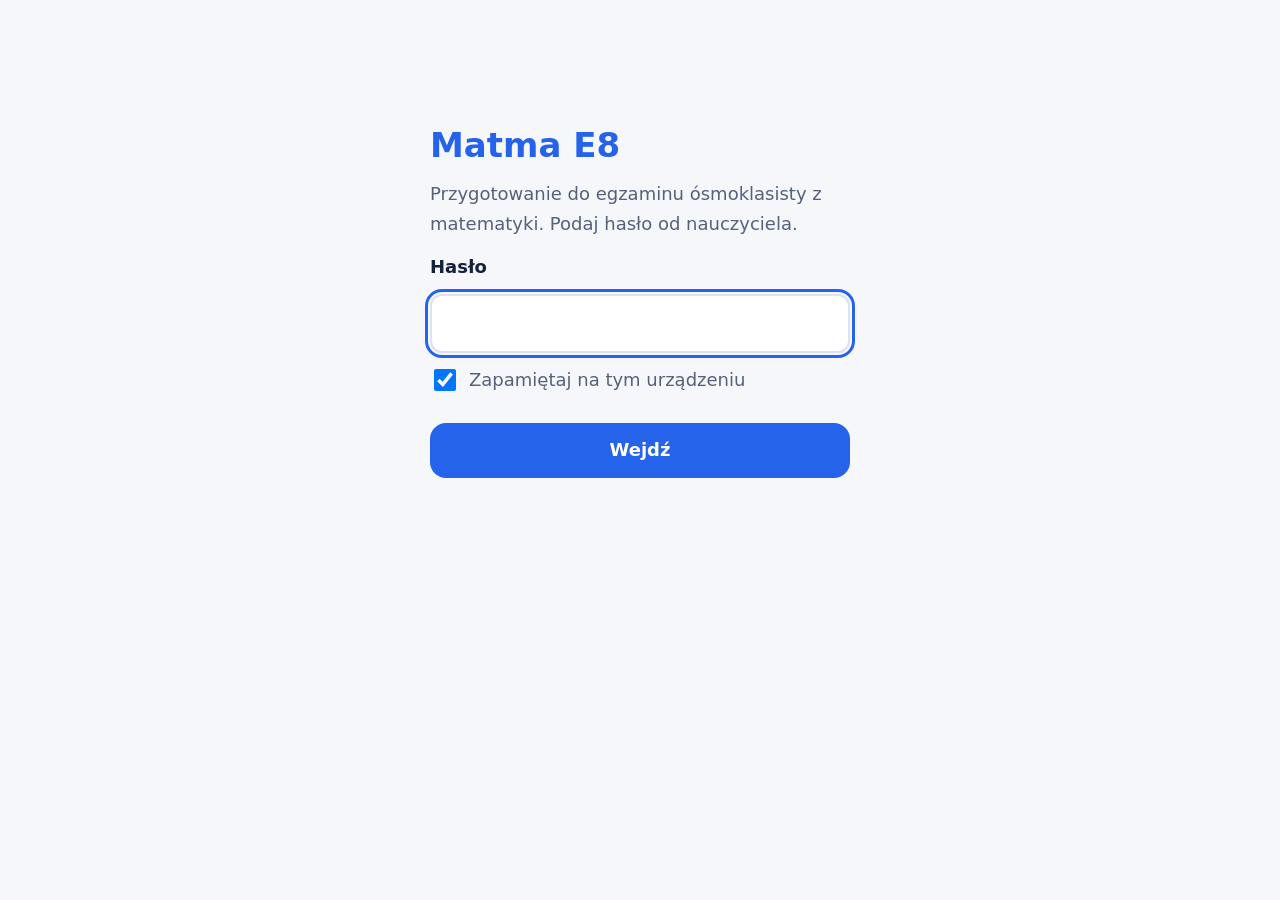
==== index.html @ d474d84f "Aktualizacja strony 2026-10-29 13:16" ====
<!doctype html>
<html lang="pl">
<head>
<meta charset="utf-8">
<meta name="viewport" content="width=device-width, initial-scale=1, viewport-fit=cover">
<title>Matma E8</title>
<meta name="robots" content="noindex">
<meta name="theme-color" content="#2563eb">
<link rel="manifest" href="manifest.webmanifest">
<link rel="icon" href="ikona.svg" type="image/svg+xml">
<link rel="apple-touch-icon" href="ikona-192.png">
<meta name="apple-mobile-web-app-capable" content="yes">
<meta name="mobile-web-app-capable" content="yes">
<meta name="apple-mobile-web-app-status-bar-style" content="default">
<meta name="apple-mobile-web-app-title" content="Matma E8">
<link rel="stylesheet" href="style.css">
<style>
.logowanie{display:grid;gap:12px;max-width:420px;margin:12vh auto 0}
.logowanie h1{font-size:34px;margin:0;color:var(--acc)}
.logowanie p{margin:0;color:var(--mut)}
.logowanie input[type=password]{font:inherit;padding:12px 14px;border-radius:12px;border:2px solid var(--linia);background:var(--karta);color:var(--tx)}
.logowanie input[type=password]:focus{outline:3px solid var(--acc);outline-offset:2px}
.zapamietaj{display:flex;gap:10px;align-items:center;color:var(--mut)}
.zapamietaj input{width:22px;height:22px}
.blad-hasla{color:var(--zle);font-weight:600;min-height:1.7em}
</style>
</head>
<body>
<main id="app" class="wrap">
	<form id="wejscie" class="logowanie" hidden>
		<h1>Matma E8</h1>
		<p>Przygotowanie do egzaminu ósmoklasisty z matematyki. Podaj hasło od nauczyciela.</p>
		<label for="haslo"><b>Hasło</b></label>
		<input id="haslo" type="password" autocomplete="current-password" required>
		<label class="zapamietaj" for="zapamietaj"><input type="checkbox" id="zapamietaj" checked> Zapamiętaj na tym urządzeniu</label>
		<button class="btn">Wejdź</button>
		<p id="blad" class="blad-hasla" aria-live="polite"></p>
	</form>
</main>
<script>
const SZYFR = {"sol":"vTRV/fSRNPQFVnTiq13sgQ==","iv":"KbTTXOFdyqYBmtp9","powt":600000,"dane":"+wUORxwkb0HIoj5fpQ6g3l+GVH1qV/AvQxYfIhM04vS58uR1jfpLUT12gWUXAyChddD2vekXUnaHVKPrLICEq6mhRi+mvzjXb/+z2EohmOkm3/gM5hqBaB0pz9tnbAfaqeMjqIgvqT2opcg1Y1/15OTokBxoVU6pKPk1ET9/+qfwxDMSxK7KZVBhPkTtBBzJaagw5qffRF0+ui/J+IZy0uosFe39cNJN2Qt+5b8N0cF8y5IOpvne5RKjF8SE2lKmzZyLY/ASPVHHpOerHviyQgZBibJY/FwhGl1sIGVbLhATIl8UpTmDEBjuzDSNlNdpKAqkwK/x1e6ObfK1Re9ycsj45S6do+6sLTQ0j7G4+Ip3td5fwzaUr26Ox2a5jGZeBBMAx2bs14tRaEqHcwFPfC8h6lRA+A5kNYX5Dr/[base64]/qk0qH6tyZXD0kLUd7P/9cI1f5Sp6nRvcwAihtM9WeyY74/BTK/ZVsQTwdwR6O2jVyT+K5+dqvdrFEF/xa57EcHKmvLA2owPMeBHU0jNIRfxSxfoBx00/dDOAzzcj0RuInic0JEIVtSrnScTXVxrNNziI4NmPDscGoq+QEINnjrKs44cVsSwAzjCERtMUxyIvW48YuNO7YQirPBdLoRA0j3nqr5rtC5GNt/YdtSrB8BlZcAO7I1Tr/PTBhIr3cPrCaCfN9jtZ5dNf/HowWU0MIH1Mz/5PiTKG6lANux1sqsU5OZYNKiImUKnZppk7hHgmYNNzfoz5T+wp1/WbDHMmEpwIVf2xMqYQVayVhzzDJxex+9GW1L/Wn7xXNu3K+kdnHv0pg24vjKf1HUNC79SvqKVqswmObwuPmFzwkQKjI3CphxufYWY+SpBn36LU1PkWLUsodNM/BZjjRvHaAULptYxDDRB7BL6u+/kIyf6jJZkLlcNGs7DSyGwVLaA/xmwyg0Ubfts2ZLbfkGClSUdDuYAxLbRC1fhfSe9xnmGyRg7t4qpM2XlXeA8n6UUqoHAG0YvUxXtXnDWavgmIBX0xVzSc6sSSainCSNObXd8AxNr2u9q1rCZTDg5uqDerVJRl1SWgGmJpgJNGtv8xIYR2wV2EhFmO6F+yjagiMAitRCvziLiQvJQHBbr8UC17p7b/nZVoBhKLO8EOslQi7on1Iu2UBuqJuita2w1qTTm1cFcD3n5b73Y/xanNXFR1r8T4KQeLsrjzHjct6NU6gJJ3/10WzfLzdLaUnDtFDm1VDHqhw6iz/hqV9kYfy7ddxECuZEcAHk2S+P4LMBpergCEcq3xGujEo0OI3FFNk2PV1Ac940Yp1CJvLeLz6WshqfPadgjqlBv2QDplxYkNWkO0BfnTM5exMFy6vqfcBKyeWJRiknXQR2IAsNfUUuUuv1Nz3QEMv2opzIsrKDGt78+CYWkxe43aDUE/DeMVbZfTattNWDQAMXCnazjDfiHBySezTquRVltQG0D7gDM3qdgnILgj24W2yjWgPBCy4HZiS4q4XN+nl8VHqKQhoZg8VuGjeAPFdgogHHi6CR2qBHoZnbn0k8Zs/[base64]/gJvtesTQZaeTDgFAlK7P6TxJRR2+Vyc0FHXk+lmrZ0kECFjjcHnJlRWdBFDHGWt/7H6reumjDC9sBDlPDKAiLm8KUaXCr9iFazhBOIaFc46kPb89Ir2O2SF/7DgDW/nWVdJBvtf3W+PHqM0/Q22FWOAvsnagw5/340JPfGn6eV09NSqoYOPa7uphcCBrO6Il47ebWW91Ajx8h7h4tntkfSPV/3Qg75xaapGErytt6lkrfvat4pMjlWTuhYD3MpAMgdioj/Ym8pNnh7ca4W9TGeIW7QQ2QypDOvkFCZyPQbHe2hdwAXc4EGByU3cVFUjwwBujY5zkt4Ma/KJrH0ZE3EsQ3RmRq4AK2pAEACG3nZgr+0x4BZr+uefGPAoYYyucGu5B+UUsCtZTkPC/Swed2ULOJEsgohn6m2aPDOeB8baxa8ngQv/DKl1V3Wjmy5ruKz88ENIj7vZ8vRb3kxbi6o3Xy09XFAR1TByEHnauiht9oDsYEx4SW6AxV+tj1L1jHwRhgx4ykTv8X91TVM6AdbT7B/C/Hsk0+VxRsC8wc3MajZ68xqWl8ELo5c4xvzV+ktiGHVRabi7TN0o6g4MaSW89HgjHoET0ISKpRpSNEhatRym4tmJNmmKt6ujVQyu0VK3Uep0vvXM/5BdV/8WY0gDh3z5O/GIsbVB2bH5ofX4weqw1S5XeIcUTuM/eh9nGpSyzd1PlJIHzZGTX6EpRuFtgr3dP9dV6afM2iLU9egs2sdYm/WbsMUba02eYV76nQ7JhhAz6m9EP8H+TJhDeYAdpdy7bEl/kY0TR8cZ7hchIrYusoFLpEl7mvToNsxZ576/PEFMghWDR6uYNktg6Bvo1kkc9v+oFH4xHxjHJOqjOnN204qrMD9jcFbxmJbLZYt/Lx3CLa5yIGhZkMX5j3kDfCukVb3kaddo1bxJmy7nu2O+rnIBg6LAymEpRCfdQqJjV0OsR5rvf1rga9z8pgOFpEjcI/vXrIb6v7Ooi5+xvARNPcTgT1eFgjSXVw5TiqdvT8au9ui8F5klRSAEp7oFAEavlhF02kEWhWAZzpN2cMfH4D0fKRYNuROSEPrGiQpQPSSAPPkRpNAS6vY9TTWSgEpok8csEUm1VKdYLKSXWqqBdGYEOGN/ParRwcYVKLRfat4WKTaz+KjFgY5iYyJ7wW4kslQpVl2GIWzk9D7zt+OCscdf8XIglnCnOo6lxQ2svhRIHl/JuRBXiAF4s+Ea086PW1yHgAwt0NXm9Blpu+v5xC5RLFNDf8Hh2ELfQUdA/Rmojp1dUlSbzLeBcPYhBUAMx2X7bPUGQFkkQ0l8udmtXr8cBBLI4bwS6PI9J1yQOJQOHwus+HIIsIeYYUQiQGnoddOLpb5hLxWyk6HBZzNvyxNpMWBx2tV9a+S/dBBimbdaysp8+q2sSiSxeqbBiXCDXmQKoJVpYaqfHvJwhrn5+pvkfqlFF0WUJ3oVEPVqhWFp4SHhrgOZvgmUWg61JP+CwTnUmyPvVZpmcbBdycOE0rK8ZxStx7UoJTs6ISRvYneb2f/a6Mfddm4jHJXFc6foD/OIphrz8ZNEpc5IuLkK/7LoBgZZqbSdmb9bwCKedDW3GbGKmEKz9HC1imWGzoDEzojbubO6yBxZWqn+wmzMYPP7WZi1+S/TBDSZNdFD5nr17AMhml0Lk6sRp2mnIhX1dCLnDBRxfilkHnTXBJpZUf155xqpLxPpNy+jth5+91Y0lM3RLjjG8gj4reLHn1RHmwNTnJmhO3BX1bsn0SvvI03L7zdp5hZj8bRoHbgtcfRRwuFSaS7sGXa6VCYRJbtpZtzdsOMCM9BiYk+/pd9tmNc1b2C23ieVpsh2GOJLyb8s4FdrwkGwk5RVDs2OFKrrIqIDxOTz9BOVk6pHDfkIUqmHmtBocop2pOJ2H/d22LgBlVTMaXL94WtybL8NCQACMUgnhOa+jGbfWBZlnfmyWJb2xNcelrcjpIM6zNjcXDxJnIhWW7npEcp0V/mLfvFw3wBEkmHyOocVCKfTDLaZaFT1jHQWxL//Smjgt8w446Z3zTUCmS6+MBudS1qQ5UUT1hhBpkU0i9282eJQKoS6B5uiCbFDDYHZwufTTSKL7khFl3uIr0X4ZbEhhL0OE6i/a4+qFO6cxmlybhXdm3XNlxqXCUDs9T01kMSHAFaqZhX2cLT8K1DFcQwynfSBcdMMlYj/2rKeeLLK5NzgFhxdYc5Ii7Nb1GV6zM9vLl8JDp1biH+FFKtkI81h7FW7jV2ukSGU1/O0UVSfJaIfM7rC+MrG2kWaVEm0S/UbVElYH5rRPHK8KDX31NIjwiKS1DhQ2XlHQuxAaXsj2LDCauyeK1EA72mlL3PI4ahCxYEc36Fu2/Qme+AQABunR9wzYoBGAl4vGSqpL4S9OoZm10UzPPi+NKk+SSCrztO+gcpGAn/vHnp++Qh4vTO8ENXcoVSh4YS12sxb77p1UMIv9LmVYnbu8aEBYjvYaMTuLwTqJ+fRmi49Q0efelKI4p+EPQO/cv6YcMjbTkMzDzYxBhgCn/cbKwdNBHtTfDIYgq2SerMp+sa06BeBX/LPKgk1SsBQ6MMbwavm/2hyAobFe9kfzRMqgCJybOA6wCPbpfrOvM3RpdHYKi8/DKHC66lo7kaLNjugegEKOmLCe50DFcjeP6Eh6Hl8aXhNd10k4tvL/[base64]/IjlzKr6ZkBLS00RzDQtYIUwuUOxtKigoZlNAEmV65Atwy8hC/u7sJj7yKDBA1lcBBQyg+es3Mrd+YPuUgyJyUC2Iunyw30+SaJYQYf9wXZ6Hmdbcsl2pm/+/CSwfDSyM+B5F9Ly+QrcTmEU7GVlsGi/LJ3teAvDFWZSazRzdp1+q8SUiNBW1iqI9VIMnAPk7sVCDNTQKopmQCkob5xOPJAlshdHBdMHdIVzmNvNc4paBedGupdvJA6096MoS2nW9eaKEL+S3K/RexIvPCAh0wKjtzdsao45esqaBjfCTGpUWPvev8BiRsIeR8H61BajgjbXJLmvb1ysEFJunxJpPFN9ML+YXjxUGgwq3tt3WdJRSdZPZRMvpDvM0A7o6cDq07drzdOZ8zs75e8d5mG3W9zzo8IKTPjTGecrurWOmHQsfSVjx6HY//QIwtzkct75ShgR40SBBLd1a06sa8wxwlcE7PHUVpMKVzhiHBZGSTwYA1NEv8jPDB0pAEpooC4yyHF7bG6Zic7pBj8dp1TE54YK9vkJRvfhsxoDKroB/eaPQH6OTmlT9lcQn7EXzy09cbqtODGgOgGnFE7ncFTv5g1Mzclj0xAMAKkedGiHtFrhlI/mzuVOWg8kh8HAWeP5pGfMv2ukcBt+VYp+TlIbS0xmLMHUf88snoRgQrtV7XyJAxyqN7SYnXXvugaKPLhw3jxlO5cgvB0RdPyu0iPeuwc3pOXcy0i73rOhysovyDerwBFuTHH2K3HerL/CuVdnnSAMNDX76qIYxlsGw/ZD3zmaSfPf7a+/n1Nr7uAQ5hFKsZ3ENF7h11kDDdIdrfZsepf9q1kj6KzX7eVI1myTMnK8094uS4KkBHiFcYxlIbyQQ3iV/PjLa+13aCnugCPo3Cv6oy/zV3QnTq9QI1/TJCov8u40SQSZNzBy3wLGLrBuDmYc6bxxu8+TATuqTjz26TQ1UEpVxYv/jW6pC+SQyC/bRGYJGI3GDE1OXFEP8/[base64]/cNh2966XFzYuueFwP2xfv0QxP/cGz1OugQc/Mq4DO/KKJYjbcYqQZDK0HUX8vXZxe53vNLpn9mwUGeFCzwJzK5XfLiVds4C1JD2jfHPC9JMvhpK9+Hfp5UREDEpT4UkINgBXwxahHPtaPT7yf/dYFceqC4+LFxhHnIFtKFG3Sq5VbgtfYSJIs9NQ2EmBHp+HV3nKDRAUWodqf65GlTKE2Gwl8+LF/1hOkVWhL1Eg8cDjs0JewdmqyvOuEpHXsxxhOln2T7+/GjWan0TMdlWEWQk7R/yTKYBkZwFEcblyWtw6kUCX3INxw8dIIYrPfAAlZAaLhHSpwhNtbUVmtQmEWwUtM+SO4ni5p+l5u0m2kHw8r6Cpn0Ut7jnqbN3n+rpgCy4uyRW18zL1WCMe5xG4TtRbudRoEbE4mzTtsvzefc/jnZi6xieKZyoToOFoA/4Waj/cQIMXH5BTjuYRHnKZBX4DhGHIIEVEvEmeKzAXR3s7lVyJ4nWjyq6eFpDEfqGNLqxcpoD6jJMZQAtDZxbwOWsiEzCV5nijvSRI7HFsx1QCy0P0GqzHncUcKdltx3xCaKdsNuE5JL5h+uOZ3NB3oJOJ0P97bsAWS8dMBONBOHhAnZ+aZ87IvlYbi23YLWV7Ns8RERm/Svd+0hBgjcp2vaLWnrmRC9fOU3bGS6ii3ReENVlM9fhMa9cTzXUCWMhcb/yVL2LfImpaiBBQaY5rl5qcNJSbrEPXzGK5tP13EuetOr4QyUazWHjlPuKLprxeAHgHJyTmYovS6YwgYqz46JaJVK13F/XAD5tluWvJv66DZDyZlGkOO79CG3EEYvoJ+qiomsiIDFmaErTMxyWPLoMSOtCGQxQ1yHpHn7/7XRgIfWCGNgiF7/JMB+jXclQ0Q5l4xtz7aJHV8UjqXTM6P0/y7Wb2Y215u5XEavHoL6zgZm3mDSDTDPiVUiV01HPM/iehZ5mrx1JONYq8B6C//E2sFlI2bLsbwhDnC/F+TThsCLPcCWDVaUmpzQWL44nVkNJefXbsb3KQ/wc9MClmmCI7mcAO7ZOu/hUpsN3ezsjEfklc70zZIOZ6o4GUo+vh3zwpOZo8YTUtxcDZdoS/Ognluq/r9kWmx3R+VqdPjURfULbrZxXCr8iDe/rkxzm5n7KNXHYaCWiZnhx+PQqDJ1WfXZpGY0fAbG5Zb2us80DwCV23S6Woqd/YaLeCAZMev/uLz+Att7Ew7EOMZlNT3iRQ9MlI6XmY23fl2ClABOaK0r6EvYAgf6JZxYPfxkVMjASfSOgMC639EtTA079qoD4cCssBuo6/tRVO6TejPzV9GJMfh31OULIWO1An4RvPzUSX1cYD5TTsDDFWQ/JZvZ4WZjbwexJ4yxKQiokhyfVlSufIftHgH8X0ECdIYgHp4WwT1OYDLCtrAzxOHbPqztXjEfQIxrbGJsqa7y/U/GntTJKHLvqDcK35o1n+UV7LxYqvtGDAmJaxOuyMKpAfbTvxSfMtnIFk10aagh686pZGrOql5eTGHFu5yAeQwxX8cBJ7GplkYRmq5JKtvU551Y178NtaXz+cqNyTu1wRh6xdRcORDKMFQ6MTd5PsNGvppARZDmWofi+hTzYoNJ63gBnnnPmQ1TqU1niXi4cC/xFb0/XRcxUU4ThIK9p1qf2kDxJTSYzYmeyoOIVbSFlqMYK3wcrh41cEuwD3VBZlJgJS+GaZYRMRZ6aRNt1KCnr0Xqu/fos9q/Zb9K479EYdyfuS6LjZqTL+zZS5CM0n4OWv/[base64]/nslV1E/FwlhEtNSBrycFJ8qt7ZWqijTM6Euzo1OJVvILeS40n1qJwBUBxE+flBs7nJPm4G1qVUZzXlxeiAfNuQF0cPIWOOsQZxnJWKtaTICa3KEQ9UkpJTzXm8YUQrsZR/mg177uwYTiGn5nOAAY19B8Hz0R6gbyMhCkrq2+bII4c/kdspZgzW+g6Z763ErRXX1MWt2ZTjD/U0a7P/[base64]/W27e9eu6BvrcUwv0DuXGrlcMDrG0W6uqjEMgviK/llv+OKO8nGCXKEYk/XpVPOLxE5txAWP1tpzbu4y5roHH0Uej81JlM/yP6Zd7prxJMZylGyWgq6UCxHJXs9rtVoxF/dklcPvdT/KwqOwdgnLhMOgTbgdGgVfJPlrzMFQxWOx68J6/SY0LK5Xg5Gs7R3wG4fv/BtxBMZb9jWaZaLl7xP6W22xPrJw3iAOmTmIeMspGgdC5Bav+Y0nBlB3rWkTwDhC1tA10fvmxe842J+6Gw4n+CkU0Dcq28otPA5/4H13mEi2yxPTDU3JnIaSQ8fuvTNkzF+hUi4kT7OnJ4j92EcuHw7UZ7xu+nL+Vk7d+fbdoOiQ/tj7Gxm1Y/yyFqG/Xksq8H6PAHaAKasuTKd+eweEQ/U4r9I3JU0w+ZBJXBWnwre/3Hu1K4+VEMMMuM6E5EH0yyGWT8iIHJKh+BqwdmC+QWFYeGTj7qtDgjTgVTO1WS6u5rARFxItzHKQk8dv17iFlIDUrAVom8nBCHeWcD4WnSXH5KzIUkt4tamZ5q0ByVXKDTfDXXcP72FN//9vF7cvAA0mm6aT656mGHE3Id13S3RE/0TVZRHVdC9FL42mycWbTnixUq631TVMjKqqMiTK/6hnEQYu7sJGZ1ah/Z3gW3efNH5jP/7/Ml38vcHJILX01ZqKvvkIlixM3a2Ryef4Mn5slPCGOCDrvHmCJFFi5bNHzgcSW+9bmM3P0nUX1R0Ms7TzEUvK+Wmp26EuerubHEKoNHwILptQvjfwDiIkC0QpcYFQtJ16gKwuN+VeaQAkNVkZg/sfDr1brG0KzJ3gc+wNJ+ccsVLEu223eke8DJJiCamO9Ezm1hSYLVCuBJj7ZqhFOSGvxdUUU8Jg2E88I1TyLz0mjtHPmR4QLAwxLjZC06P7TmNeVxq8LE08LlPNtGofdfPPEgBxnGD0WzsFVOsgaYaWolAxL8/YZhRWmxT7egaMydEYB8dvpNHAkSOncRNMb5mzGq0K9udShLNICH/MD037LJxGZldogM/q3gmRIUnRQQcpV8uL+CCdNZttTtiBRB0s6ik91htYWs/AmhfrTFtw+/gSuUuFEb0LuZYvBO9d9gnbCp0O9g5fDmstB/ubh6RggE5osR0U5e2fc+M8OXDWStooy9ERtJUjaLazHlMnF5XBeAdabbrefhXA62YKglv+ijZZemRlkYjpIPSCSPyLZ9sCt4UXIGbGOYhYyn91Tec5nmMlETgN17Aa6OA0UTQ5+7NSbkZeBcdyrVS81FnYnqIId8Y19Gg/MfKrk2LafyvlExq/fbjbaER82jzuyMGYX1L94Jy+5kcKVAlHmnlsx1/GmDjbgA0+00r0IKkpXDQ4KkL+nI7xaxZm+clG5/ZSg7bvVU4iO63nQt7qwqEU25jndKPx5lqANneRN1SiVN9+lP9RX0is36vklEVS1S6671Uap/T4mqdYORHi+KdwHw+u385JXpftMUDFHx/yRSpGL3GZAZm+oyB6t08YPKCYS7NM4qOTXO5h7SgeAauIrlpvYHclHuzto/0Fg6ix09FK+wbUyKwYleocYsUi0mn6b7+WnivA40+eKcD6JLVFQmnJsAuHgkwUC7bz8YvtrDs+o0qzdQ6CZvoRYYsu8cO5kwSUCwrU77LzVyia+LWedKif1kvgh+vgvFKahKagzoshjlm+YjF6OuIDT+X1wYLLLW5LxehQfusTdPKtxpE1Bs/9NmAfcVF5lrhOlHX0MTHSXaaOl/ex8RvrZmBZUIpCCZuWjfZq11WgRZd6rlR+X7v4nhLEJ+wYqsIPBMeJn7x0/RRc4+dNsWUOGdXiVnIj66nmP/YUwHbv3FDkC1ZNFS3D6ruiFZjZpUbBuoE8hSdiVGrJk6SOSLqEJCKCY4rdPeHNm5wDoj4S7LS2PhcKzN7XEoNTw/hI0Raasq7kn0wIcK0FGOIw5DKPWSYomXCm+akDg7wRHp++Tz3N1tVgN6W//XxNVWZdbe7IsY+MjdolBuQ4XgxG9aMBxfIqg7YWIrOgH9pZi4eNque5He4Qx8svXHHvW432bQrl5Exp0xXII+M4MqQH4/j4KHhkmdwMVfEb28ghC/9az6l6j0lz9EnJ3tABqmVYsgYn8N/Z/e59uFpEVIHglPcoykAlYhY3W5FiniTydX4mx3jI5LM22peUUwkiijNN7GUNpre7sv6+zJTc1vFK7iwgwIOMSnNrHuihKb2Lt9QfUCBvxK3/2LmTGKFJeC6sP2uqyPz7+GfIGwSkg01e5acRnJJUvSzQF+qWwFTReHu5u3t+mDGlh/6PQ99RHZNORm9wSPebmbZsaeyrChMKW3Sx6hSot7ymQYBdpES4ck+7nCz8ahbjWm15Rzheakd2YxcWZt9PXwjPisXK/Cc78esz9+1k9mpZ27DzMosHYCV7SK8Eg9gkOltqULZ8LJ+yThSgOKFnFtaugF1kfhcBwpK6ImyObiXf8X0cuW4pwPk0BWoQxzvryYHvuA8vYb11WTCGAHdpw42Dhu3Nwm7eAR9CGveOBgHopPFCWNbKTI0PGSHJMPjeDOz/JnNj8FaXZEsEO3RuKhLMZwNl2O92h/[base64]/cxp6v4gyQq+C++0V95kQ2/ZeGLzVUR0uxVICFZRsWXJ5/dRpMOL+B7DKmyHGHi4a98T8U+ur4Ewn5Duab3jc/xQjidxaqG8Rd6eifEF8IIko00aQvj1esqGaazR2UfyuiOIEA7Z784oQYBAL1yu7b+mb8WYuurgGif6R/94Yqw43x+hASdPeEUNSxWxl7LSdaYdBJTwANPrfOZX142iGD38DBOSCgiWU0rGk8wNhuLztHAFiK4NNv0ODDAlG39W7o/yV2a3F7GkBG4JSRLApknZEseeuJ9Qgjneiw1O230o0Q0/J3rpQeL/lH2cvrb8ohrwamKmH1k/l3qHPDkhuxzIRGBKZolzKXg82QyzYwDCUKc4Q4TzCCI4cwk17Lo6/XMI1s7kPU4GpVl4BRmuZAi0oDL5gZhVbi+pJFHmqLFshv/Na+r36vIC8Nprnxbr/8Th8khTjQ6OGxLuwfuE844F6fR5N2UmlUOVLolzMNtj/fn1SU4PqDA41t6sGHr2M1IJWWxC5YdBYn1Qmeaujag+szi0QGcHfYV0RI5CBVwvOibPt7jYxzYt3EVVJjwf+p/rmnM91la4XzBqUlbYhuZy0Snj3/iPdYwLCO/3Md58LhPlbvFlu42WgSnWvplQ1EtI8ixC3vqcdgK/PDYtNs3J7fifngJAaVof/QkJyekLxDZKlLQgH83y3o3yub1o8uDX8TpPHtsODwfbke0kka/[base64]/p+KYPktNqhq6WPUPcSQk2KQ6HIRsFhwfofWVx2LJwQ8SOT923E+4aU4rWV/EIDb63LPZPss34StEvXXzvESPSJdgxEcrSdx8MJW2bbehVRa8ujWkBwxSb6atVtDIqEwEjUbwjf5aD58trGtu79Xi4+TRttYkDMQAg62kAu5jQ8DQ2gVex9R6nnQmTOUUkIoFDy1AMWIHFpuTxRUG55Nksc+Xgk90tDz7cwMhQWh2IsDueS7am+HhgMd/6SPD4v+vSDkM1jsgEz/OckcH3CjN2/WsiBDlz+zBnHZnmO4geZSS9PjocUkZ99lkR0zlXTloU4HQf9hSoFY+u8NSCTHqilpS10IJxopDH929B8H9KuZJymdmYX05GMtV5szMGuhHqS76y/[base64]/4e2yGfBI9ZfhmXUbc0b+K8Tz3xbBYFEFXiFrAM1ORI7X8KeVfRDC7c+kEp5Fuy2NWVxXstj1SWGpxkC7DwcL7ZntuebeV7NyFkK8zGC/wPOVel/kXla5qeLiw+s34KrLt6eR9wdP7Y7BRQ2m35+ObY5eUbeSyotlLIGCPZT+qW1/xIPYR66+r4NLesQ+98bvKAlgejspfJDTKdjkiS5xFjbVfWh7f25vC/R/thGfuMJTMQ85fvk9gZNtf3Z/T/XBXpmbYVz2fLPfFPls2gkA4ED8fcxnAkn2OtY0/hmZFtQGKLX3mxutaVTseSpd6t2zjrKwJPqMO8pOepfwayDa8o2s9dKoMlae2WO2ZK09wIOmC4CQp0gahKO8Wnzi/BVgZ0V6RB/gapayxI/eau0C/i/1cKTsB/6QIm+/Txw5drb2Dy277caejgmTxQxfwPQ1SGN6fwneIyB5tqO/dyEDAm8Kz6tQ2OO5l9UogHSxQ6DBIhvIJZLw5S5LIPd/jmQDDO+q7ucPolM+td9KXnHMM8nEGwgV+gxBwEMX/JEjhWslLuHKqQIZ/B3KxD6MvEPOiOZwl2hqYh/vHasKw38cAMIDpaO7MKrsD09YS4loRlQZr5Qd7T9UorioEi9l+CXIrulkAlWVcVKyN15Uoe68Qykr98wOu+nmlov9C7aT8TdiQW49bebUm53DknXSoxUHkrpkiHZIT2Re+ULyLwUge/QidmdpWiwcagrLa17uQkxNZ9ZbknkXKeBFEMB5rhQML1hjj4ye8rBRfMDHKwX1UWcnE0FCcj796l0KIKR1EGLcC4uuIfSJEgw0NhOiSzlULcJs/OfnE83cL5/RPWul0gZHRBXNA+roDvfeVJVeAdOGkefGnzK1WaWrS/zMfGu5pWRNxXujbCOYvLk1wFmubu6bX7xc88oGysTQ6566A7+MUtq/vFJG83Ryb0p0ZbsTfaYC5do6l0+J1HFlnQ5JxjJi0qs6zogeOzMHYjF/htRWXDNPO+bfZJ+5PmopxeL2vxa8iOdKuw/KpE5KuomsZigNxwuYp0yWQaIwJyw3BjcCUgP6u10q4MsOKZ8V17eAeGZwE++BeZ52YT0z1BrrwpfMsedPSI/elKezc+XF5/BD0FkJnY+AJR2gOAuBHwcqAJdpoeedbyQkWvm8HgTeiH9vpgBqoSzhO6hkD2AFupzznaRtGWoUYqvDO3rTwnLaOpGTBY8s6sZAE00YRpb7ZkqynYMz2OFHmppVhDi3v/H4MZk8sxtDkURgJSPib5znTXqgbGjHKWSd86nObbkysTuSs9y8nw53EsdeciLzBWkAR8sI9kqrWOrkRWRNR21jQLGHy8MKWk+NUOIh4rR1CrgvV7UHcuj2fSsFTSj1oZ3WvvfOnXx4Pm4LRlJ8JMxv7JdC/I5wV3qao/dpZ3dJOT9TYV6yKp38zJtLzaPhxFphNBCVvftOnauMpIvMsFA4O8Z59R3Gw/KCfHW04nPXLd4inGId+duk7FgPhlRAjZorYJk0yrxr8E2clSf8AEo8J2kmuKLF+zTtaOpRx0QFo3Gg9lF0hpsIRH/KIjMvjhwRQipRAQZgjSupeWNoTNYkJxNoTJ6y89fTRFKRhk3epzuvrG1NXZoVSJf6/77tLnOpC733tRYP/16X7ARCB90C5LjrHs+dtc6GE4UIMPOZku0JXreEM+XXT7ZuyYUF4hp4OF5epLCdZLq4O+DNSIw3V8Inhdu7bhQtTg/AxsiBjutLuOxNXzJPVmjtXoJUnzqX7LZGUle8W/KMRzf8ziqOW5XXPe/yrjf0iTIqD6PLsMM0BJKYXLxUGZR+BSAZRoF8mREl5zPnhW/0xOk7lEMEcU2Tv2Zl3BSBXyqLDn3iIZjwmgCJIm3nnOShosoEFIwyE/NuYJNLhVtdhFUc1hmv5GvWhjTR6d4XgBsLYuMANyLz6AojTovHvr2/yr1oIVBZrgchb3X2rf4A20QEm8j+RBdEXLxlOjicZ6FUdf/nG6WG/dtaWxqpz5Zw2FB7uoru96jEt2MQF+NKRZTX/NW4GJzA9sqG5Ks6oC9vBhv7HkOlcK5MCFEpD7p25F+Ov75fSW+6AdfTHwHKpJkBPrWbuCw3Ch1GseGOq3wxLzWhm7x9uwGfy71VaZ7wLUDhS4m1Xa55gGo2ACYkcs7xf6dhfS3PNt+3S75T4skfF88w1nSgDi3F3bWvXyesjPFAgDrcrxn0Ig/CaXhgKfbAR4eoR3WEykL86G1Lnvnyp10sVsn2ir0wlj5VbcjZFEmWR97ENtYN6ic164TD6D2b0sbsAyxcyZRy/K3qucs0Y70wWAFLQiQM8fghox6FoX+wRtE4dfcpWTQh0+vNyAydw8/b5rr+hB8OcM0pxUXR7hD3dbo51A+zDmP30Kqq+pfY/LZ2B5vjiwbZ7alREpvwBu0mR6Ixhu9RmgDVHDEl6XnDpZ/UoM3Vo3u4Rqa0bhrMEniqsiluxU3HOQx2i93JPKsrTgpozigvQtzC7yIU5z47qsp/6iUsH5A2ooARuSt2UGWl1mLU05rHLbYqbYu0TfuXCpt96hvzBJykQIy8jx9Gx7WoreFMZXdWfUFpI54lcCTQXD5+yTL4RAkB12TBWIlICtUm5ZIX2EokoDtAErNM/xx00q+QBPbPHPGKfJkGKw/IJGurKqVDztjADSC3Yh/ea1colAh6PeXGwKWfbRtf7oy958xLeMMjccznKjlg+/QBNcUyb2S2kEDkaRbaQgAfukWoqO1bHxZUSbpCz1R+6ebJJmSEkSiPqLld6Rk3EltUIDwbKBjDmupmxAc3/KXbmLI9jyK7Rz3D338dpu1M9vYeAgV700lcPDGIp9pmW+MQOGXmOr9A1j3IsuGi9wg7UlcPGMiQjFpXqDB5/K9jugzKyKKAJR2M1qXp0Dbg/0uf5wxms/Acp2fRPqaEl3G5z2rpomDttbmLxV8FiFu5HLFvo17rVJmrH6zEjc+Wd1AWeViizCvwPClm5DqcuZNtXyUFwm3+EhJAfPp+Vd5dMJ2EVwUIPH2dzoQQTNPthEeWnqoWUzpv8CDE+h0GxP/r1oTcpFnkZfvoVMzd2phOFvSGZkcnQEt+ej6RYeMxsHEHNTnggIS8R8r5GrWFWVuWW1qV69840qjafOKH/c3zbSvo3BaqJrbC03lVaNtsYhln07bWcYPgULlrtZAVd2/vYdI85Cy+vcc3pDieiuGyjSw9+/WGRF41CmCBCamJpxc9aTQwf+UO13WJqbRp9LyYdvuBiEiK+BL+z5BqrhNckmuWONYRIcnTWGEYCEQGH/bCU5GU4m5teNaCNk/+V3AFGjTERkQJMeajnnHDkz7MvVjl0NRi9IeA7DbTx1FKe9gYpIILvB1oHOH6HxVZaT8zfF2D06kyiI0GAmNSMo3pw+X7rSU3OXKLnt+CdkNvJe9uxD7WxkKfcc/dxrYyjJnlANsP/+v59y0hiny5PLdYdl9ykck1gJehOQqQTbQYGdflAwKZkV7SiVMTTlsvHGL0DTWTT0WjhXm3ed8BfoHRPz/WlnDuiOIoheHljKfJSaxWkUls+7HZeo9tya693vmF39W1DoF9IDexVczYim97xE/5I8CfQ+aEytJxPEmUndYgs4me5te0ebgrrF0tKjLvR+HkrxG4Y3TNk4FOoTb1on41ZhpmxJg/dt4vgaV+kd8aoH9Ri7pODx75pmzYFcwNMgkguhu+h6ql6/sqPqNwMqHZNw/uiDcWrlOGrXuWjeaP5rcys72HqB3F43SAEN7PJLmUPnhH5nTMTNgbYEafGwv+V1ZNZcZkET3nlmkF4QdwWKCP3+YZyzvSWtna7GDgklnwB3PgpkHdO4+rH8g/u7vo9UpLSXsTatuAGeTHkMulNfRnUw3e3L3h+RizVlxsXdnsrdIlSKYtu1Ttm1FjN4H/8bDT/esdE00mlpJedfkqFKMEwchUXUQv4VneeVIABrF6XnVMIq/+0oINpTxxkt0YJhKhQ0Hw0h5lpNVwQvJHcigSuWsKr8XSrLQsnmpqfFY+S11Dy3SjAoMP4z698vb/BAY2QY9Ued7FkKtDXRnAnoMF7NzxJho2MbO4tjeqEQIMVpKleqaN0hXO3V7F6eNz+6BNI+gdEWLRbVb1JCIPzXczek7ALww+JrIDSAaPppTC6FNpmsr7IRUMDi5QkpOvydSBWnlk4HO9lfC3FT246pZIVs82SPMN/websoeCiFOQahk+T8dJEkcqx2iU9T6t0xqJRetsnn2ccnOPAvTia7F4H11f1NrVUUs/IYikFn3Og9aiZLKMcZXj/Fg4bRXqELERbg+zc7IyLyb5p5dtTqSZnDQm0Zl3fnjtwL/KdVYV9oxpmVLarW3o7+tSB5tmnOWzHLdmp0t/L9NQ30n55rrtsCBoVYvq++x+B58W/XX0hQpWVEN4fVXaRy46crwOaJIP6bRZZFXPcnYvwdnCzS9PIUpq7gB4cq2eu0hjk1Nk0xRm8CTtymOw80NsEst75EKzWZg3EC5yf6YllUdiXwTyx2dcyJVuW3zR1C74nkXy/9j5qf2avGVs7Snkja19b4VWIYiKil6sk8e1zTHvCG5XwLWdIvEAYkMPaZ1QDKdUgi/x13EJLBD8DC5cF5oZB+STi3N+1BiRMCeuRn9eO//EzrXpigvj52b5pUroWYXxphZFrmdkMZLOGdG8XJ1tt7swww8CDz3KQ/FJnjsBarK32bmpmxmRKcM+wFxWJgrZPiK8fWVDVrdDFlOYi5xzAOJh9Puz0NiGhFoSDAldj/QCEgbvKMBOY7s7SmfHEKszuzfbErUIbeJ3MckYaIGHtYhyzdAnaJKUXUbvOIudl81T08zAbWLcl6zOQmRkCP73zXnXoLLGBR+bk4kUG9NdSDjd64oiBl6UmJGiDE46QjwSOw3kKRq91zjq5jajVV6x8wPF9YCrTy2ne7Pc7mSolNXxCTMez0pgdYrmqVdf+LyTsKb4L/K5Pynkm+iOB8ECiAJRrPHiLzTTo6Ts3/QwoD1IHsr0vIhbrceSu+712O/m5bd4+MjST5VyI8dMXRuPbImMMgBr/d1DB+nrLLaBRxxwqaLn6jlFx4/4qPgE5CKhZhb2X6QRlp3/ftqUb6JTn4C6kTlstzWpCfCfi/I3emELCLP05MxRf4f+QWhNf6PrJM9mlyhmYIt6miMi+u8YeuHMcALBM+DdrvRBgnd8GXT20ZyEA439Ph6ADcq9ff7eSq6TTJtveaeh/hGt13gpVm7+vE6gHAfk9wUYsRkLTDrHBcyT9JPtLqkUhWcQZhQ3jpDNa8nk3nF4EVacY8P2onFEJPWhtzHvTkraBOCZt/CsmJoo0oNDM1ycPFqySDRsqRbjbvJrAfHgjOY0/6odJLn3XCNS1c/724xR1dXR8EpDMfHM2pO50EncYJq45gFiUSMK75gghW8BhondYB0pfFrq9EBau9a8XrO9GBQWeavJGCA2w4AMTOYD5tmfizetDHMfi+S6ZX3p5703oLBWQv6FYZ8Gwpo8QkO8rZ/S1+DIBnfhn1Ehwz2ugRwEThUpSkb7S6U+AoG6LZ6XpruA8CXrt9QeqHGLpJhogdp4S3suGXz1utVwYi1LoFqx16zn0cK86f8iKe9q+5zS5CFSVkqAfUdaMzDXiD2c/qRLmeFzqOwYRZW9Uim16nntii8EsCJLXSttj+TlTlvnXhk2+VivlLW7eCLEp7KBxodfYehvX80IkEJj9YNyYoFgNG+fpGbQ1+a6xKtogXVxukGKjSLM6v3GW9+49yDsaU9IOf/6q+DkjKEk4gAjEdBDmBFCdRY5aQ3O+JTv4NDsRnBE00//i77EMhpza+1jSsT1K/P6e+9taIllodEpEq0lmqkDbxxUtM5j8pBMZOZ9E6TS0Sq+JwRJJ33Yhf9R1GDBxA16XpSIk5wc2aTTdns21QT5tBji6D9SDj0UxmmNknRC6VqALC0pmJluTY8+dCylrqvQGgNW/MC1luHWbJ+37kjGbIwfGbIDUvPZ0PiKOqkquAn2TltfB+6shvJtqGMZ7zXuTs5FPSWfoubzDpLrlOqy7EddxMZyLZswx2MlZd+iLfQjAZIId+/ihJo/zxBOgcDVjARREetW1KeSn85rN9WgBujc4/JcC9ev12iRoisa3XpvafembX6KGTFyTiAj2aV/HG4C2s53VyvdtFrCoKwbV6LOr9JIV290Mc0BKHc0knqqedwnnHUMThIh1urjRrW4sLV8gZ1Jz6pDmXtqI6zYiS9kZnhP4WToDDlGVACF5a/n+j5ba28/hdtXA0MXNf/LJpCW3mUf+XPrPkaUp++X/Ik2+PyTEVzZCnH8erKbHVN5AQkfH/yQ4qV822QaHDrTVqxVF9r/9+Z7vzxcjGcgnuQe2MRDCANdKFr9rMGvpeANlv6usx7GbuLkM7CDFHGwn+TqSe/R3JZwWZo4Zu92iliAJQZOWx+deiks0F5q1Ax8r/rfVVI1SetS8VbI+Xq+KSVHrBqOH/euILBNOnLRC6fjmbOuV7Gl9ZcWO2cxQzBdvmqUyRpGYS6Y2XGIBqC5YiR+In1bE27nhZss/9bb6tTvNfY7D/yfiytsifxU2jVn2NeHJwJKCEaAJeo6z+2Mo5esNy9DuIGbVDGc84b8FOBHo/fi5gR3OdeMfAu2hUjlOcGw/g+aLtyytIzJGHTuGWhQAuF8rJAYtPecg0DAAlrDAuB4YzDU/ieV4eMibRMod5lDsCMB8JbLJ2qPy7OUKVODdJwdScdqCNIj8HFum4LXx79kIFNAClHfnE7aMGPQPGVtS9E27gi/wEHcll/IcS1fvJ/yob0ArS6galqrRfjZfNjlRjQIxgCmsQZW0wVQmrb6PDUfiISuWYX8zLnCbK1dt8lfsyu1E4knkUX7WSg+0zPo+9zOax3MAcJh2uaEn1f2Fmxl0XmgbsGSK4vW6gKVyOctXOEaIR16/rPIUJMEnZebCv+ZtZ3VOKhmlUteqze+xTVsN3wNOiSdnhcq+biceXACxyj+hIBMVUM+7x0hEYdevsLmMOiNLjgruzQzSbD64ot7OR07PNekmmMQJztwJOnRE9ZHCY6GPaIFaJpJyHQiZdoGbxwJZRx4qunUnLxFJzr/UoSu1oHxF3QRx+e8IhUBUy5qaF31D/Xtywg9ccXZ7QmajYBhUlN5V7jeemyz7Q/aKqih0sxBDe1StwxBGEVw55aSJ6YnMYbBUKtyIlpUSNQs6bOQbvfSKNW2PpglWAI3gIvnPlw/CMYnpbb0whocNgCVVjqUTpkrktYIHa35TBB6Nsjl82B9k2UCBFcgB0OpVHrZQh7n+Am7u/+n3f40GYlbEAXk5gL10PI+LVaeTopgPK67TGGR0dxx1QW/zJ/VjdUL3vHXg8sIsD/6U4eKp+2po1FtaEEB4SHx/HnEpkR9MkL1/MmpPFQJgV9RmAOpDh5eOEaCQDTSwmGIaK6tV/9jM93rDA62jdloXuYip44iKFPZ6z7IzRxqvV+P4t82ueBdUOvu5ZtvuLMog3nfxV1GRPC0nWRLvY2VDn+zD9BC7cYn9cSJMxsigLiFx/IKlvgklKHZGYNEw0/gJaqm+A8Q9Pn3CoxJ1DJDuzDivgCyiz9VzSBT16/XNLgwbXGJ33SVilnSNlgRmYajO6mOBnsFGam/cDSivOnesHdLZJxSRkDhu0qmZKek7IRsZtKvDnEjMfnKruhJ5FAPUbuSWm2uuB1A6Q9LcAeNG+khXElODOttP62eFsWItZFZbHqNbkewiOgJ4LDKVtEhoxS5csRhi6iAijQvvCdFbieVYyWWkWPux/7SYEzUOZQ/q/YREJrDTXsU1nOwpMHOQzlnFot5YtGSRpoAVlMZqwwdsk5GgP+l3d6EwcKLUNsQFmaCsABtxK6qIiL8/CCwL5gtObdnUygL98r6NtZ/9UAHuBTQ8fBzsCwMqaQyH56dmd/PxvUh2cmRXJ6KR94+KjtRM9O/UWaOgoCOLUfZ05psQ7CDSLlxCXrsKr7ctlR9H4ljiqIl3bLwbFVdAoCMxWDCKbPgu9GCYN76snyvZ0RQ/MSUsp4ZF6yt+PqNsNm7pUT52ruFxNQkXPVvDWNXqnXLkq3RGZSf3+TK5QCK76nUjj+1I0sbTu/szX1EMaGb9Ovv+GxHcV8VSgDHUILOSpGP9NEHKj07qnZ/me3CgJR3LswTKOmoCzYz/8J/JQ1Gjp8mvF4Wa0VM4DNz7DjVHL4XMa+jlbxo4lnBiXmY3T38UIMCLJq0GP2yO2a9vkw25GKZB467SvNO5GqzwpBGVKh6/SiH8gK4t3FR/pN4A287iv26TmHsob9O6x8uyEwadkkpCKoA6Mf8AYn79qAxg+tS6oBh5gaY4zEwXVJ39ovgO2ea1JH+wCLW9bV4bMNnM4gMP3w8cHJtJTy8M9Tt1SFp1ndeTPNotyEX3mCcvfJZlXV75y8DJUzyN/ne0viU10JamsPHOeJrcTns37jx9u5jScR9ng6qZkzoDetZx/GJwcsUg9g5kFHH81e12ZkCZRXf3CQICR+ry9XfreQFSzvbaQ1VdBltM93L9emUxRAQ9CbxuXoa+SLviPBGlDeuZbp29XFammSGBnknmCxiIwrztrhZ69VnvRK4xU+a1ezkSryb7qYsC7tacw4PxP+FZ61rZlhI93NqWH2wtX2BrL/a1WZnGUBt0pa1i3aJ+nzC+UEmlpUyU3YAByHwAF2AOpOUHjgdNleQZY/hQYw0wCXa+eQRw0E8htaOVE5ANziaObToKSOmEupX3amrUlFKGD+O6chpN7h8b6qm8o6/7RxEtDigxi0pVRQ/+HAh+dlAY256zYW1lxddmgWHjL2rDCD+h4nt8CtMArTS+TjcMY6Cx8jz2fe6XJPezWI1HGdneAlJSEnZHBbvNCTWwVcR8wYzB/SxKtjuqy6HHBKKbiYSOslcRcwMRyEo43BvE9L51RksC/[base64]/OpOSsFbt3dJKiGGrlIT8NNkELZ653Z03Yz68qZ90Q9SsPauF9xQun8e5TOXGzO8wmyvOGI+Lsr56103unVjKNxBQ6kXY2YXJX/HxYxCgYuBBujxRDO39DuiENLtvtlH8gfL3Z89wbMFsRC1Tt15hSsvPWyb6OHE42Sjn0Nlh8pXYiLZkuKVKI4BwRR0s+I/o8kuZCDQhAtRwfTq4BT7vpNdsfRlB/uvK5NbQFYaGeHwoMh40jNvkl4sub25zY0Pu2mIjsz6L9QC0U8ZDZNhZfMM8uMA+udSDxd+xu7IApRpEM2YgoKT+Jd1/Z7E8Kgz3A4w1/UMDD3shBdtJOk3fQ9PvjM6wEmQI6fHNOY1IlPF3Ya1xD9aaI3Jgi630DZ0U/R0quHGXF4UumcJ0i6wkYKcLLd3Yv5fo6mdckTWsUq1P/o4ZapPo5C2kZXhWC7yhXAGlfj/bpT7z7iCCkweSFdkx1NXYiZndyCzBY7LMhLsN9W6lMXqizkB9YQBPmVd5zSK0Yzsq2ZKhR3EC/tjjCEfkhUMuxCdGf0dISM421risbK6bUOIDCr5sZb8BP5ht56VQqIdDBAjNo5KLSK2+yCx76amjaZL2oXvpXKpW3jB/kpDpXOOh+0iREG7zAYhkehyq1dOOmsjv4ppJubQAGVZAm+qS9N0s9YjPw6YQmyo4ALAgwdqc1FQicN0dOLcC4FZ+g0JNNSB7yPwIXE4WnHyFvLV7IZYLM+7/ZxxVdwZcB/QIxuJAbcJ37jMCisbSykC0H/y8qS/QGcvhq7+sO8CBXrmxEKNK0Fgtl2V5gyigt2npV5TR+nh0A4Od70u0gc+qjYd2G5uhUw0ICkNjLqKJI87uY09ds9FFe9i5gPc/bK1r/hgyDLoUCS0KuWcfFSuZAPDDLqalhmnw1Fh5p049Fb69BtOpN0b5ZUkJ52Q4N3ZSGYLV4InlzL5J9oXJeubw+FcuyRt5OfhpgD/h8qN52xt2g/uCJQI2jcfseEUlD44CBo/ICJEy/GCUHtj65VE1HJy/NO7+NlxR6K8mmwwV4c526JYr/fTP1zafSczBR4+HSOpFZKqoqqImKOhlSp1OYkV6s5pAFFhnw2CMU3C0KzNb0rt9flmyvYnO1KgAlsGP9EBt3P4o46xUGWDBLGkt4Ukg6SwGisGKme+XEi1OJ06i4VKvIRNq5ER0M8UbmeT1TKvvNPtsna3jny0cGVLtjdqbA9M8MDJCD/yBNEBnQoYzy87+sY/7zFkNAaiuJenTeiuB9lwA+fa7GmYO58tfVS4wW4ZxcUdfXC2mXGMlMq0QzHec2UFAASEfrG9YQ5ON+fc3EI43r4H3DT1vOYyMv9cvpRGtnR2JkAQ8A3SEims9rosRM5UjWo3HG6v6sF3r0HkgLTTmITT/Ag963zC1w9xUhYxgKQmfXCH4n8XHhtjGSvGVzd9U+RV6OuQupJI5gKLWl91TcQKIKTtB8Rdzr3RzfO+oHPI08oAF4u9jOHhvsFnO59xcI6/xhuQHoh1x4NfHJABIT7WWbPvNPnzZnzOIVyt3YaHItWbqiavXkqi8caRoVcAti8MBhLfyKMyz5Au6iRmYtTxd0WbRFhrs/0ue8WoLdygyv2mqEXpwp8tTCZiTyZjvQO1XVyNd/zYQhQ3nIex1ZqqO2z9CrCASWiit6a8pTK03tnpNnxT6RleMOyb0Oal3KrnfuL8jehxjonrk22GuQMAYx3FBLpsswRHeWUHSIouXmZ2GaGYBQ1IBIBx1JC5OZfOroaSql4tRRK6VLgYiteAzO+2hjRpKpKLHN+V6FTuU0tAN0xeBf39PyrU5pYM/usoes8mI0j5uifKTS3O6w7P9UxGWi+jiVXwG+lGjYEaeqJouOnn8iEK8hapa8esu33+eTv8/RTNsO8QpX80Ybst3ugqUeFOl6A6nCoc/Y6DHY5RnRLlEJd9jNFgMtUiBWs8c4YSETJLj4lH/IMp1ZqEGoAecjqfVnTk+owLsOAQZhDQlmJsYn/65QPUFJqdmwCzAttdoRHpjApfHIZelEh7mOBeoJBwcFaoDs3F0OA0zrtGSvAgyGVfrK0PvBZtGeISS1uIMANL0kML/ulLcYxD7F/wZeiuygyZ5NZRlOYzzCs2QZyd43FGb6CtLy/jrQy5VqEXkoy4EpqX7x0kalCvowPSW7zrdr3/bhcxCWRL6uThwNn7iZ52KxgKzPBtGMX2XoLpTly7uM9qoEJWugF9Kn6AFE5SrPozF7myg1Pw+3aR782oCX/hEMF6PUnjfNqQ6biAf72eyCOAnDi/vp0yEiibokH6B+ev2eBXaEX1B8/27Z8fcEmQoFNYDpI1p0fn8bLTDQBYEAIGWyDbdakhrypH3N/V7mBe6w9oXjO7PeqM3zpWjKuSAbIBEQgpFNVAu6paVZXcDZOsi8BZOEwH9dOqr+63LmahdRBVuQ+hZ3y/SV+bZ84MjwO0L3B1U+LhkCWSOxArkLjNMfmbmR48rGuQMxUJCNJ/FGht4N0BpWMsOSug3svb9NovH+man/42HJWV4WVXiO6LkI7THuIq8aV1QqUpgegvBpmZbVf0b9Ssq6MLJRYGngvgkd7Ot09/50S7mKsNDwB/[base64]/[base64]/dU5qNigPJShmwZ6jrblPsid4WOUeGOThQwtDpEpjDxnpJjBZJYzF9tcduEX72a+dTvhLAwm0+6WCz9tR2Mtjr/[base64]/7/2TQXM6cKL0enT622UmwekLhQ2DWCPRKu/Sa5R/Ba/tH4qlW1T9XQD2FlPGyfB+xmfPG8Rl5qcDpMryoF+dkPiq0Q56crUVz1VRk5VDO0Iu12zENhOjwxW9+zUeGw1n6+aDNqkWQKjECCCuU8UmgciWeTyymZltQIp/SHVgOLfdD6VUV3+ymGeWx3SC9ozVetZtUj6HSkOEkgov580mT/cF5hyU6LR5uFaDJk8m1rOspmKYgRT9oq+anFJkV9ABUgDibh3jx4Pv3QjNlABTdlDL6pVt5AUI3IBG4GxR+f8pb1JmgnnwbnvDLz4lbc8jv6qvFRse2IzuPnoCatkJ6KXlr0kq3qQ/rR+tHfeXG/Oo/y3N9j2atheSGE0kkqBQ4q+iywjbwKCEM9atp4ymiLu++OLuoNgWUyKjdSBQ7Z+TFnOjW9wCRGdW6GB9LL1QfAFL/LcUOzFgn35vGeBP+Z7J9t0UheRtbfsSL1FyGaPZG50xAM00zowNFsXt5Zc20xZPEFHh45xHfmh0/MvwGNFosGPGhhvw/D97Yg3TW7qxw7ANFQxHsm/FKNjg21MYsBNHvEpQ/zoF9FvJQjFYyjg0JmXbgo7NP1Me4z3njQiN1hyAxWBRnVjGpAKNHlZuSjRtDU3MTJcSfXeb7VmFKYAfcdbIdjUif3WnZZdH6zmDLtPZzL/rvuoIsLdlgFCmmq08dqviQCqPrxBRm/QQaZshn2lvlIwHgKgm7zAIE7awuHNwQrxfcYRjfbGhEVfDKhC7nhUDdb7+QqmuBE3vztvUuiChYirdSU+XI4FLSLOJ1/nV33qm/TjSmuZByNfVHXUQa5uO0Zywc8vCKIVakIBjT/qtfAbUye/pRZXaSLlCnFc14I25Q8/[base64]/Fwxp6RgOEpdN1NvJXTdkS0qp5POfq38GQleLhz+xVDQAQkoCO12WggI0L0mIN9bJQbrPVXgWbGvmRJL8g9CPKqwA/5pecMbiAHilfER37q1D0rRaJ80+WfjI09O6LhAyAIwTBc5n0p7b9XipEpF67YFdn8iyvhnqgN/7IkMOsywgfgb/dp4hfvAv1gqaEeGqSgpzwaCiU4pwgFaWOaTMZoZHQDjwJJnDmPhOpaw2gWO7FeGEQkFgaLkKmJ+xE7jlwKil0Vye0dEH9SAIGQKxs1VW6GRc6Viza6PmGIhU4QSLfp6fEu1Vvy0MVgPfWK0EUFcRIdgBOUo6yGw9L7lb04Irb+NR9UyyavoGTmZgLjv/iQ+auR/gXFRC+l7FkCU0Pl8UgCxxzPIy6M6j9SxwpxoGumO473qhh2ZtjIKCLFAdJjfUDBDOM3szhMbuTU1qrGB2gUlyGFB4UfPAIwb3MEbmOZ6f32PVVi8jsgjdsDFCGBbCR8sdleHbtZpTMeNMGy8fNo8FwNnVQYScorsCOZp9OEnomlvg/fyK67TJAyxC9tnyAhhFvTTwc2lVDF/5J/r8Px93J/+2IsscLkM+ERzKVfAu9YeaO5WeIP2d1OlZ4xux2p8xJpPPsF12H0WmzXx564EIwOU4rci9AT5v/wBjVBZmTFoAYFE6v5CndJlvra3johwM1ujsStscX2gYCC8PpOxa4MLUPvx09iqyEPa/oTZv0EVieyH1Q3h3WCiFkzsOnI8WyHUGezLUj7Ryi7QC/BJL19uUSSVKAvQFHeBoOC16jv5L+mz4KklUkFaj/yoKQ/5FKysaGw26+kwkyepiNloPXox1wdQeXyiTH2RlWHoe/BUV5Kx1PKO4egsiA1gqwLvQf6WuAly7yS5uq6Fz7uNK8x5HgZtJvMQSGryGn3I3sQgw2n+9uUNQ0vNycPuobOn+TiyyYWXFQrQ71Yb/LtsWxg+t7Squpc06PyB2s0k3oxgwVFBPnd7H/zTTyPux2sTrrpJ6SrEJwNliDLwWWN1I6fCHXJtXLEXgchuSLMXK0uHhPCbkHew4Nrx4zK+KxkNc6sQgrA46G1I7XzNKpW4JjL0OOHmlfPPFxLvOGsSF/4SM1XcGNDGqzd8CVTOIIgPBddbAQmrwMFdlge878ddFz7kIEXL1HdCJ7jXR+A4AQrMcOxVdQFR/EmHt7SI4Vi+7PtfVKbLko8FgZ0Ynw/5WyYpV6fOsOr3q8FhKOG2wPthx/9AINRE1f+jNnUCK6wMzE+2bCyS5bx3bc/sGR9jHYtWBcUfNxuR3EBWsdqGypCeno4vUawdujp72ouewrxQY1XXIlxb1/HqVe/6BLLKVxpc1bQEmq7xrBBLyp1k+JfpHaGxx4bNjDZOtqFL5/w3v6RAp/[base64]/HFXTCI9+i+AMjdJMYIk3NBuLy4kk/[base64]/UkC9rxHBxu9Cu6MNvE/vqoOQ2rLUOvaN8gF009ZKu3F9YLGnNa7T2MLBeGngP1MKcJKmpPmVXVnD4n5yuNQ//PMNpN1dYDo3xnX5I6Nu9dFsYskep+LqEWlXxlxuBiiXMCZO35eLfnFdK0mENMhp/GeMV+caDr1SwSe4aO8INdElDn2MEWU4Fc5NZTUgD8+6hKyQIXS6AnxIX5m0IJlPd87WRCZKDjWK99Pnz8OdWcihFqaoH0BBsWJ/WpWyGk9EPReeZzwFxJQNm8AevcSytQafNMjInvnEYfKVAA2G4M9PnYmJhiAPzEHjl9or6BPqYShRdyOwrqyy+g82SPp7HgeOt86q0HH+ZPRH7K3CFWC2JHlhvVx6dIbUED5NEuIwCodRRJ3vNVeOLutDx/[base64]/QMZBJCaIokK3dqRHuQ/bZMCSvyW112ETa3XUYCeyYfVmyaLEffO9SqOV/cV9humcYAacaRlt0kS4m04XTY388uwFg/pnPHZc808LsJZQz5Cu6xENHXYsf+0ZWzziPOmYuEglnTtSpm2kuJs83VaWSXG0mzLADlDZP6GKY6m9JukvfXpMoA8Z9VcX1/8Q1y8A8xef6J1PiSnV8uM+skWcbRAlW+sbRr/PP4OOFdSpHpTU3/qMoY1QjSDx8J3WbpU2P0L7WjstqNcWYjZn1smHest7kuwK+GwEZDUVEzqBBY11wBv0RT5X8vDGv5w+nNKdhAY3fnJiwiZ4NsNm6aRWr3sN2SfrM17Kvug617A4++r046a4TBKhE4KTiRIcwvD6dCMRmCAweTj+ddlKVzhf27SbQmajFBPSUwl9zVgA/1lk9kUw7E/a3K0mXh3RNLuxBE+Ymxg0efHAwaKi9pBL7OKLxmgGlPFe52nrTnZZrJAlsiffJ5AqmcjS1bkwtCd3yo+zfFZKYGmEEQ4JTiOHb68nLDOvV3H9xmJWH/1yLLymUjFGIeGe0iRwWE0AWVTaAeRZE99nZcekxY5Lp3GPvQV5KCmxqad3WWyyjTHNQjMmBJZ0RiZHY8XSgV/OofyTzrcIxZMAs2OFcTgRL8XqeGM85LG7PzIKs28acek9j39MrWCPFtMcrqeiTAm1Qa67e5I5GV5q+t/[base64]/[base64]/Q5qN66pzpwujxZRfl2X5THzVgHxtcit34cxEg0FDZ49hgUgxTyiSBlVs9NgDl9dY8v8kKtG9qUe++CR+jJ1bfLB+F2D09a7MgFsIdj9XF4v/T2xvxOi/8hvXCcYXwTNdvGjplC7q+imNuDIis0qbBu3c48Om5qal7WSo0ssD9NhA0F9T/JlkxsNkJGOdoDjo7UX6vw+cGKwhGRMezQ0Vjk/emfXQt9NHsZJy51tqOw+iwPPwhCKPsrnr+BTvqfkppTphKzP4xc7BujNqQQTRozLCODS0rjB57Z3CBznHypoAa63m5wfZWVBPCqKLeyXNOqwdNHUixGSfEYH/c37a9+Uvu6B6V3qURw0G2uR4JQoC3exFy1q+XQTobCjtTvuN6oYk3tkKzLPoj7SvXyXNhQLcAMXWs/5aovGmZtHAaJ+PDGXxsVCzrzl0nn2nfg2k6yphwSUBcA4xgfDvm/[base64]/l4Ghw5x7LwqquuqDIEthK6vA6kx/tT/d88E9NTQ540xjHHT3odgAir2rj4t49qvi31ScugiPBDUIZ1KfMdEZWqZOtV5sx4xL6wRQaJCgNrolvOBL3Pp4dCedu/MEHK2fikaAihOmyH/U9LoP92qR6Zqq3wes8NPdKkopXicqXpjjMdeVnL/OxFKzOdXf8bk1YRoAhs1DBWTphIAYYXUt9VCjqYwyFlWd+SgYsgzeTbGCXw+l+UVGYLNTqVBG73yfy7hSyfChdSRIQh9zfhZElmTHJk8kmfaxrYs2nXrNaW3WTwt9c529zcmUhaO2zdLCIuq/wMNB0ElThbYDyeArPJifeCWym60Ph01us+9y+d64D2C/eIDyEZP7rKOXGe+kPbNVNOSwVfg3wIfVUyPhXWDWsf7h8m5d3p5KXvjaFwW3ocrdsnYzURoYI0a66F+oPb/TKOMUffMklOHFXksajHdN5QvpKZqbG0ZXwjw2OdAkCqRd7kqd3YvxuWT5X8z70ktwD/2Mhbro/jEDxOZVCpC5tH/utmvIbjXiBD3MxpO+Mzj/QvYnNbUBYxyw+ssu2ppbcZSFyOKoesFIuW2V8dYnGRjDKMT9dsXCaOmOkrOlFg92gveOlFWE6mFIXNSDQehQ02YiEboY5OC6noFU1RV10QFmQXqV1w/tVFhFBs7uuTEfRpIM/fhai5/kDDTULdQMwJ7wJwCmZkdzaOyzsJN/2eRLFI75m9umJuH+iow6q5swCU3LGN1Iy4j4IHY/l/BEjHg0QuGOUqrHeP5LRdhp4+pdCT2nM+C4aDHbEiJkpKieF8Qvu64O5+DbhL6JSwUfJdPAzxVFG1QY9rT0O1LMLUYDh6eCHKfIg2VPM5Qnrv88QZ2//zR58EZoY4eLh+a5YFgVQm9fBAmP3rZmn2ic0U6KhJkheN1NniLMZGyNz/tmNSbpS6DppkrmphtSgFDtlA2EaWwcG5iUIB83bYNYZ4EBluLZ3rwPVkgICn4pT6H33ji3h6Ddt6ZaBCCZ1T2NbqyxVQCg/N1I89Ag/v/lxRHbkPXPdNg7AnG++PWWxOlvzZf+qVuvx9VDMQpxpzdCrjc+8gj/JUttOrZ6T0V5/y4/AlYiak03lnsxbPHMHwXHjAyHMGMtew6B3NgYXw1mAsnYnccg+koU1fLwFmzkVZ4pGAkWUKBHKNRynwdAreY5QBIPHYg3od5dc+Xnf7nQgVV51alQ77NBrCsQ+o2HvyGb3pbkFh7zXfRKfCd71YPSrTm2qU+dKiY1iJwTwFQyBpBfuZbx7butuCEDQ/MuvpashkftXuhhS8tCPphNPcYZXDJ6NpivgxASJNVgWjRN1pbB0uGbPCJO5tBm0TSZNPsEli6xevURlrN8MOvaJ5BQmcDwa/+PlUhDxltg8LNAe2ZNiBaZEBeJAbXddub+68eFp3rG/58RLZmbO/[base64]/TJaAId3wLqziEriOC+IuhuUWpDcWlKeM4myw2GygAjeUoTq2VQ8+xGj9TaZxYKT/a/DtNxmBoktalOMn8P8dqWU4MXdzc7oYgDWflJtSj7dU+iD0PeZTofnNqcIrizn4uAok83Fgb/N/qo32KEW6qEpmydP1nQEcokn9O82VWyardlzXfa/YBxEY1JVJmDlL6TbyDVUsyC8OwVvrbK0HtxTiqQJAYHlBmynnQrCnF1qdthc8se96gTjNK1mydOgbSU1HKez9bh9YP/+lEU64jjFLYA3qOU0kDFYPwLrWP56kFUnhf2wOFM5uBcVwwu5+y5kgN8EJwcYxGZPEvABhV6cadJGI+aQDeACHSx8X0tDUYDjAvg2GjLDVb14K54+yGeGESK7rSORuLaCUnPjx+70qJHV/Fpof2lEAs2jqs9pUA8k0LAsRJzBbdIDcDIxFDYgXVjyquBkDpziPf9tDBhw+/TcqKB/JEzUKHbV0Q57VtGDjaQnYS8JfZLU4cTgbkvHgi046bD6Su0oJVjkP28+uhX6qLS11/lIdCOqqGthF5qwoTEeICIKJuEnF0B5kvHG7OHio4JpkdaJgNRZEabaxV2l0rTCtyJZTIMChWiXOnt5vqzQOBgXOt6HxfjkDP/VGaqYddYFykXsKwt9V8zTVpLaMTu+IPR6E9cxcle6Q51N6ixDkaxedHOMgmQSHNpEoNdnHlNWZRj8QZSKcnRfZHBSSaX13iCjJv/zBR/JUaEBQK8Bh2z6ZoBXwHpBzb17dTcmjZL2+Qcw0mY5g/dYAXrQdSltyntC7R/CTWbGk3kdT2wdsC+JJdImFOyJHrolK8KST8Sz0xieYGmCIbB9p3qqXpSorgbdriGSBERrcbjc6/XYhk7WxT1Ow/kNh8tVWHL05D1ghm7xbBfEDAmWgXDnP9o1kEY89sgFTGxkk0bTWgI4M/97aObHEYQCuRo9MH11mrkSSTNniVpRc7dyYjQO8vYt3hFlINwaonpXGc7W5g+y/jgEeyyfQjx3ux+b0oS5g+BgInCBo3hPZRD3JHhStS2pFpJDXvPCy/jDZqt8Re8/hJhLsGCpTV8SXMabX18zqyzPQqojq+jGPJDqRs51cibGg0C/v+t+Gnu3zyp9fWS68tvohaAApKBRWxgMtqksBxoOVe9ahyOstdRT5mu/ZD8S9m6cD6jKMSVu12er1U1mdrb4tKmXDuHyKuS026xqo6EsRMoOrXULufJX0KtQ1JQjgerxFeC7nGeR9o/0LuZPlaMId/5pqUYrPXXJDbV/Db1Psd/89fVY50FJ2G5q03oz3Dg60O0lDsoMg6uWA6SQQO05OssV3y8GGkA+RlEbRo0FYMZ0lVCFw8kh5MOj64YPl+2ARbFVpIUFB0hxETyvU6MrwY/4l4xQc+gfQiA+KOd/sfKf5O9NEJ97WbPtg69yN5FMeeQzRlWYCDtVUD1AEAThfSTiU+cODaawjrrSzVo1Z3NLFwJ2P4OM/wJjMOm/5ORsrmd1QENzqy855LlWf5s+lhHsYwv0j1gBK1TljjBzs690WfdwEWdwOsrKi618oNaCNXgUfW8goSgaD5CQQo5fTWR3pA5IQR2wElSuAsdkcfWD96b445h2mbYJPgau+DS15L9dBSVrJ7kjqVE3Dxn51h1xGghKnKTZgcNhtlLzyx1TGz65hiLDnufY7rqTqs/E1mc07fv1qiugX3GgRow0Fd9Ok02YoB32/CfV2NZv5OuOa8yUavur+qih2X8t/2bhBHO35YAiOn2Q1rWiLrQhLELar82usWP8gjIQpamN1wBfoLNTIQ8vNc0ZIx1qU8l36ZBxeAtRaYXXiIY0p7Fl77E2ltcMMgAnZpgbL7lnfWjfO+xhTI9cK2knf0l1NWoWU4l2dfnjfvbA4vToOQ6VMO444qi+YId0ttPKhH0S6YhKr0dHgzTw/G/GXfqFOneoQxzaM71FredoRpdNCx0Qk2GFkcWxiWgPdwjgx9ZMEZeVMYfab7KgoLCHgT7dHv0RXZVG/4k20snxzRoQ4O/crfIyxuDOyzE4joTLikozdbbCredoAvET62l4fgLQXN6YWr4oYzgOF8f2b8EJHdX5BqqOXzy7J4mH2UVo7PLY9XdKaEf8cIKd9E4P7bUQbbM1Rxw/2WxjqzW0NcbOa6USotqRsltBtVxoLJlrlQzhXPN4iYA2Npvw/hAqZVcts7pKvmWqmQttoUX+VerAO1WAXtCRpQqwnL/JqjSKDrF3zghK5ju6jtnmWiQmcHhj9BP9Bcl/zCOvs8hpgSQcCX7AjIc2EnF+QGCMPb/UsBjrZAXoHgxqXhevtyn1kJ0bXJWGrEQj+1g4k3W6sHXNyTtLt5gPB8IfxmqyNdCW1wnkmhX9hA+Tx0TuEHYcWDp2a06dRpcJIHle2pvzGXwIlXrc2/H+F8yFUMf5mg5Y8jxQ9wsvmM+Rx/n7gV6pM9Eu47zAMVlKshUoHpv1JbldQ7d+YQwVjVCLqppQF0CH78y645ojgjFIHHK5eDBtEpqQt9bPN+Hi2m9TzNJXrTkONqigNTxUagimfOdp0SELQnUZAE2YyvwiVlLeTSEWft9vf806Ej/[base64]/C6mM9u5IAQ40T4j9TVDKIOXYTrtRFcy7G2h+iFKPTDKpigzmCDq/Hox53OQgU0zu6hryP8HtVYn8VQPjl32loOnyNJ/tfYcGgZdKWrI7vWmM4laP3czxQT0reHOuM4957V0i7f03YD5B5Yu4SQA88Kl9+dilP5P1fIVwAzqcYPXzEArsDS2PPYfxtJL0sjetiOPtgU5WkghKbqvWU1lwMudRoH14giE1y1IGoP3SYwMtNENgY79ViPHJP/YC42lh++FQGUJdgC8ZwdDkx+j1QWMpLEuT1kUW3UOXJvY2qUo/h9eUqLcqMHJFvCPT+fgLb7ajm4EVlU2uwt7zB7qvst/PNa8cVrZTzn17t9pahnqsi6xT0kF4mrqerwx7BQq7nP1ljh8xfYZFVgjsuNHYuE9TrVGWMUfgkJf/KtKwTyOQc+oFaMFDonqtfTD5ZXT5s26PbwhotM5HKdR6fkMbNGZCKAdC+jXMEgA7A2P3bC9iqk1D9xBrqzmlhids2szphgeAfTr6X85WoDONpYX+O9Y/BguQhXMhK6PtR/Xw9dPU0VKq1WSZ0uStOX94QXY53eMaLHch9TtggOLfEa3VYVbuNF3lQEDAFs5+WJcDNl1eGpE/euJdQrZcmTxtps2i0JEnMXEF1+BeOZlT89jHWF4pNXtLIGYGjEw1H+VUHCxmKbNhYxcc/L/afKT5xzvpS+xxoibNfyWhx81Wm6kbFnell8KrFX67U9IGH7o2EvWv078ue96TJV/hNSdRSCiQMCqs57ex+zElEv2Wcz3XWIXtZ25ripr/[base64]/XW1zbdDcTbcwyji38VdlJAuE8Cza29cqiLKteJxTAjcFbA5lIosxkuuwGkuWuvJ7GPKseLXpdJzlSQsElrcv4lyC+EHbL6oDkzFeRSBcIKRYT1urhXvmtcQQK0DJZn5/[base64]/GRt17JYu0Fq54smCVjGSmM0xweZdiU6CDjGx9leDWVN85Vo98WxdccbBpu/dGD/p0SdoUNvVmh6VB1SLEVRF8FT188Nwug4OdM5R9NulaPWrG+64KrTBi+zA1+eq7Sb5ZsUh1NOnIyZUH7HfXe6TMS6SMPsdbjjBYKB/rNY690MtGc4HX3G7BOXIUGOWH81mYgCcO9V06omOZ27cDYQ2puilS9DsabuIn9Mt+sh9DJgaPHJLqpRsDhAF/IP2uEIs3RZuzU29OV/Ku9SUFU2TMZSbzhB40cNumSPTQd1USLAUzK/s1pqfjv3H4O/kSH56vChdA54z92yGJ8v4v7Wp22kHo/2JEtqUtoCvNi5aQrW9ODDTcjZExTI+pKiSpU4WBGnjjKQ1mfT5eVFrkcECNPHeRnBz6ujRmIVa1obMYvh1iN2ct/P9xiD/tkZOT1MCXsa8OWzcUBdMNq9o0Krcomx5IjgAye5li5o3/njillG1T2rbuCbuMDaMm+MoYAedMLdFZT7waH1ZsW1Iaqs96WsulfG4d9OeMFKSPdIpn5YqVl9MtQllTC2wt2uyGKnCUIdSj4Q3L5hoOyE1ha3JyJaeMOnUEWW7/9JZ4xwgNgC1cBIZz93Pwr8zd2Rf/yHtmjl4Z+IyW7bIt+ECtSTH+wC5OaEqraCCOD41cZrqxcXcPsM27Qd4V6dWh4yNJvIci5SEgXl9Vprp2pVaPXoB1XCdpPcLS3LaHwyQr3fwjtF+ZEGKAqpL7dNeOnR/q+BLNhJDs5nYN7C6oFXDS3svQGd+ndUuIH6M0KO3Fs1LQz2BCGylhDK01b1fDyutRF3HbYEGQYGMcZ+RMsXOqcNbKiEpP51U8Jwe8RfNqTsa0iXMCB3ZO7LL+0+WBFmT7Ct2JmT5e7q7VFUoBNqwxC74lhCYqRrd9vTtwPIl0aFlvj/[base64]/cvdfycuZ/Jwow7XMk4XRur2i2dYW1P7owWuTREYnWyq4FjNYDnyWdWo6y4ZUqUhtb4QMtTdMjIlm8Z8zo+Yb5BzfI2N1L2zW724w/drCYIYKg+j3GJCyESn0kujyfln/9YiYMjwU0PjTiAcvLfmUIQ8Dcd98fwtaaH4SiqlkD47+jWN6e/WzO1Z6EwOL5WD9e1PPnhdcbNCxb61DE3C3s7+YpEO71ypPKOho6OwHYYpKksjz/pTWoCNUQzwq2TNufkz1v9d9x3hyXAGQ4wuSNXqmuhtgxA4BqIpZL4b+SDB5FoyNMaQhfF3+Gnq5wpaYH83komFLVm6ImQ+cd33sf+BB5ywowBW+E/ArWVNEpP2ugzKpQR8t0kWbhI3FimEQSNTnPAhviBRFcCOpJbBZzpUDVo24ZG5LHNyYcwyBiuSwRCIKE+Ywwk3zbZ28YPdHRnQp/grqFtNDxoNNQiLPcdlAXKP/WQtiYt/wJp4MMya+9cAsjQOKdAGwKu54gMFBqRzAUyGGuC9e25ZAOhdjnA7OLVGmBBpbZFwr/Ib1S0Lwrr5r81Pf3KAeJgOvRwrc7t/ITrNLZ0TtL7f2a5t8lMlB2gkqFEM/rRKwzJKOXU5wonvctOOhBP8GIpA5HtUE5H/s3qVknAl0gB3FaCb7xw8tBhhUOF7oPKLqNR7mYv3ZlSI4fWGy7PT9BifRYjV5Zvhhth7JowCzrhWHRy/GA+IG031DJMIiVv3DKma/8lNUudiIP84dCpb8gxYgTQQtugzZ0vi6V7S5YDTgVRF7rcqQ0FzrL09qFJkQEVY0bA+iz1daPy7YWKztlkHI6jRIp3AdoDe/pwwio4wdqI9gsJe9eX1qRA9Oideio9lvfwThrycar4p+E3EdwZo8+rpMIZsiJp/6okUKtDd5X/ZSPU4A6t2kob+uvPmP00T6PMSs7i+vL6+32BgPlwsF5kEvsTkfBo/q9khaH53KPcq13+61HxG0tUDhJQWJ8JAKQL8Y/sWjbAJcRScSVumVKjjlfURjPbLpKadnUdPKAWytO3nlTVHuwcp2jwR+Zmn2Ar+OP46CezKH+A+VB7fcrbppimCZAV62m2ExRh15s16QGY7LJUJtHSS0yStiLsLxweaqExRXGykwUL6DKMD2RiTAwG57hEraeMPIXGOzE+jw+LWiiDk+A6DEKhvSK/[base64]/KUxI7/1YmLU4HVhQ12FuR1bcUnXHloP0KSs9ZTLykHBeuc2g0h3M+jBuJ5sS3Jfm2fhIBQm+qtnipVyetTYqa62jDI4ivi2/2BUVVDhxlOMmcd58cSN5/937fvj2IBRW3lakLEP9iMYbhc2s9AIWYpyn0ea5MfrikSwA9dQ8mrG9PylvUOkS8xKX0nMQh3NFkv2Uv0ugW/EWuczGxxLWXL6eohg6CZI2zEgeyAd6Os9o3ZN1aF2/QSZDpc7Hb8hRMpVBYMMKv7p0jfWAHbcYXsluicGeqdJ5YaUUkResFgHq/o/r9xQXODQQgc3v91pCLtULZTfuMh/8PV8pxAyREK9huVR9knW8MY1IodCL2mUKHmedlLWWaSpmcRzZiNSN74Gssk2b2iinejxvLv98FdJ0onjswQWeogpfV2p2PZLvEQmx/GzKJ7lY4YRQiktqNqRrVRoRyESJ8qpHFFYTBGQViU8Jcy9iovBjg6ox554iZCAM5k+otxt9ca3lS8BkdP+g/p3yjKG5NLx8NOVLICJenrKQolXPPBoQ2OiWjtJPpaxR3lqaDVTg0uCAx6mv/4IUCz9oZF4uo5M4Ip54s9xVG6r7vDcAV+9af5qcH5wHbRbNQW0FzgZXApEOCixmvLaOt5exrtvxmUnEk4WCHjlnUiiidUeCV4iflWMya8nFPnNKyEHpZnD6Gg5YbBIFwNpqn/CxLHe/BlaN3rdj0Rxi/YkhSxsbTJJYH66pEbqOOLVOyZpyd2yF43r9d5vxr4kUV/PRCqIK6dIy/XJG9Qxgp3kkZSn+7nGjXalVY7+3hgV0Vi/U37s13Vwqb6La/jgVp14FD5s9KP1pC2waahKU71qhaBAgqCq0PPKFTNPkfpOqKzmPGFvk1b6t/yNGMjIwXxs755m7Op8kT38FHnG1Ysm5sZsHuIdOGPqSetrUK4i1+TMWcldfZGlccCt+Rdjc76g94bsWrtM+Yg/lO02xLAs+jHxX7gMHScCk1eyHcg73fEU5cypZ7J2LLJ29oTcearyvdjUmq8xDK6xm6neLWMc8bkrFdzVDysVr0afo/NQmTa3Aews828jCA2VxdevrhtO1fhQxkYej9Vh95TllzkI6PB1f+xL9FDK4n+StACIJSY75ic2vlcTJ9FsUUzXJDy1YoeR/[base64]/YollOl52a2t2tDzkyb9Oq5koizma0Gre11TEWnyCUHimI+X+hJGPBFFRHliZPThUiM3B7pST7IedYMJfdd3AxuPUlY3GdftGBA17UCqHMSPN+KF4yLSXDkZRXcVD/49sBsAnsqeDBbkgrWatL9W0rltiPhEvXuIueFVAabimTGnCfMCoR6yQoEns3qsWVMOXl+mxn73Z2NbU3CbfvuXmhTA3UXUE+FdfRm+ksmJO/oGEPQV5Y7uCExpT2BNhcWdgs9f/o7Sg/n3a+ymXqioFu9lOZ60xUE74woBiZNuB8mQpPgxnTykyYnkNSUt0GyIlIVpsVysWwbLOuRvEzCJBP4ecyuj0zHoGBoncXwTTCi6L3s6qu9RcotVozQSIRH8nrd/ncHpMmT+tRbQePzRonvDaY02DMHsgfL68AeNKGeALbshb9/6rRRoFy+WM8z9kH3J4b75SuSm2VRHNT0OJO6ayc4Sd+tCBqVqHPY4JSs/njtZeP2SiFCaNByeOoXtnzPX2WRQ68UhbxR0Bj8g9C+ErFnGmagJQra2plZsxoe8WIq/djOrYsrLl24xC9Iko0iTf74p7aZFWHgH5Nc4fViJFFrmJOso2m5q1e5vUyRfDsN6kd2NFe5bSMxO8Wynqi11dhOblk9Qb0n9roymaVsT1mZsciQPVJv+XdE6UnBcw4zdaBxdEx5S/fuAPTsgN6OvsFD1ym5lsCpgRgtCkxhuRDk2iXpeXKrJsmjM499aJALY+V3erVWeRKOo0KpuHyOhdHPGc2G5r/nN74RrRbTa4mHH37J4KcJxKZcjtucWF78sUqT42ZGjMuB+12/Y4zdfA9EEPEF9KRBMzP81tEs/rSsH4IxLFFv9a7IpfaE8l3piE8ABF5X7TUnR8PQWezOdFGNyQ4HPGLYh3kjeVLql9swrri6sp/xqAoXI3WUYaZ8DjyJWKehtt6lT9Zq57fRYGPDhsEMMDKfbgDwUVop+kZAPoulsZK+nUvfFOR/y48ofxcvb4vr/h9Xt7Lxn50S+xPoYqaorut/wLhLGmstgXRQ+qe0qaDyusKfF9u7HLC3au+Z1W39ezml9H5a0w3xFOb0ZC8lhhSxHR0e97kII/bhj/FoJYbtDDkP1wPBbTSonWi4SaTi/0fc5E3cnD3fAHM4zg1XDbpJPXvdewV82qaaKVWCX4Y+BqvYCwKUs4k2WVSAmCGcYpqdfYWlGCxRVyVyWNgWjaOVQGdlyYLESKg3NER5/0Su+EujqcQruDgrB2em3HC72QuQvQFdN4cF1inYg8xj8g8KwfwW/EgGbYIU4c1VIZSbXuctGlwXCds6ScSah38maCtMv0wCll1qDEIkbfqX8Wh0q8gSelUlBtI8+xC7HsiEeuLKW1Tb1qOLWRpJn82MEyE1ir1sQk08D8fjBtXFyMzP17pvUG+X9vXVHAifoJ685mLnfEJoG/xryuEJJFfMDD7MthjZnukOfov/xgrfOHnFkT6lJqUYyNEx9JZ/gWO23wKY/ejCLSDj047tP+IBmuQqMjvG2rSojtpB5NSEcESTjFcn3HMmeBY5yIYB1CWL20mdWXixV8o/p6Vcg+rzf0Dv6XkWiDpcm6szpVCAwyAYxO3usve0bjljrLkv+fXU4hpalE1N3aCI8NytI8Jv0culr1Xsc9HUD1vl/QVI5LuxOgWwUTUDZIKO5tO2k4w2k9Nr6jcaQoFsN93pF1ypm0IcpVdhvqrgWGKZ5KN9VnnmIAcXTI2ADLf77mauw/HADkjEcI2x9F1U0vjlNeaPgeRqGRbTGUyQbetPTu7SQGcwvyf/vvOLvaFU25IL5ItYthU7M4xgdYasP6vDUHklixB3QWOj/AM8z/faWe5K1/1hjAIhQANy3Yg0VExsenlLe/SxVeh2VXt2ntvQ+rKCf4kfO+JlqDx4beOOJEHLWxcfweSqLA3ecuoZ22P67jLU/1l/AWW+9mI5AiSWS9pd7Zn//C1nPE+HM4X85UHgut1GnSUAsmsVke13wpTWWrTMtK7hg4ckbxTMTTKUuE9Jo+sbQHeMtPtBKoZi12v/k4uH380F5KxVfhE9JdHWUE02H+LF47vEBBrCSTYhsptNcKfaytb+n8n/1BWWYS+DKqYdWw1txeZDZzn12+/Qc0sOHf9BtvuDNgOd3Zfk7sSLj6OIMg3CmMQGVi5AJhKPZrekZKzbCYozRBss+crbCljK3AEMpC5wT7AO5T5lf18/lSHEehSWWgR25zCYK8cPxNY2TSuJ7IssglPwXrv+4ichd3jq+vYvb7CUS+xQyVu/5aKfjwHNu9A2xZMdZ/f8yu/yFa+46JneMxP1p5bDWeSj0SKq6CiPOuRGzdClZrbpZF/d/AISbpy7g7EpFM+CvGcNeTVH30bp7y01svK9jx+d78IsZIxWfl1D7R+AkFqJAicIF0yHHBSrNqFH5exAmM24lVBTF7kLVZS48Wea3rSDy4IcSRuvmGOxpaWb3e/9x4AtBtsOM5Bl0Op2Bw8dA57PambfDR1WI2iLK0SVxJjWDczCLC5RQQ4KCAe2ktxtUjdvJl3pFSLpHqriahCJBpM6h6aktE9t2VxkVSd6uMz36CSOUmr9h0HuO2U9r1B/SE9ZJDLhprLHrldULMbIDUJkKoCN/s/RJGXJFjGPGyJHJe2IZ6lJQ5aIzxDu4SupOu+m/Bv0a83kmfCqNDeEH/[base64]/[base64]/4/bCdZO6fMUeLd4PKARvQRZl8F3MAk1RpvPkNZXSa74b++oexH083lObYjN2fNFjvNVh1lInKpAqTfIbeCiNoP4OCT3hhYwRwav5FujLJ5movhi0tnuvLMfbKxKWCvdlrozjP1TLMhsgvGViY6KR/abzmckYTLha4jNcorCu6U8VFjMjYDRZv07n2uISsRMKTDwDY1DO0WwUajMV5m3a/LYucphsvAiS4gtsAVZ1xB73EQKnIEwZ518F+qSQjq+D3ShafZbj2LI4szzQr6u6e9IYs4dT8cxivT35mR/azjz+JJCmzCZ2fOnTsYn55nbk5Fq37ruXfi9DoD+js/kpKbSS+YR+a/Hcso9gtar2LuYqtvxV8+J6FIgWA9RKecagXFNacWtP+eFft+JWcGZvA68btrOQOc7tFw+iGs7rbSAkafr2NxDr6AZ5g55pxnPBQrCFaVu2l2w+PDhLIo1s8PvpQIu6+fNoh/cmHC6OiBsj9/JUAiKPEbHea8NpNZxJmXQX6RCgsJifjQpzs7DM9SLFOEmG26tuSMgUY7iOz1OqWSGVQu64AfV0ugfrPMKr2fJgllN+BkyVkBF7U17G9soOHUfoxac1tNH/xrtbC8ncIBkeUaanBCyUOvH+KhG2AwWI4XMucgbPmFZXzvc3IDddV2frOyKnsHGT2cv/Wpk+DqA90bLLDNyoXi44RZ1q0nEy9sfoDMorNmiIWFceaHjHBdyOmtxeFUva2Cvxr3I2LlDlOLmDNaIjYk2p+QOTqzP6HgIzKj35TFFOP/qh/WkD9THGVHI5+zVYnhkX19tV4Cc1Pu/7Uya9DU9b64wyFd2k6pbN3+kYjQWTBTTbvbNHMSU3FQM7I5pis760aiLaEKWpqe/J4FKL72SZBZ5lEHMEWysm6dfD6sWZpsJDPDVRFhwNXM0PvlS6jdjDIjGqGa5qX+D3Wih8pDDqJOaGHpETy5tNDZq4iIz7LhEgyDyDZfFiQTLS5e5ZocC6ovFqr4WBpYMCPTSa4GbRqcJRbwK1xTiq4xbe6+c9/[base64]/P8EGN3Qe+HbDrrXqSqcKlUyAlo/IHF1EFbmXfC+mP+mzLEEQaeQUXFd/fG0b2+FmAbCb5abiXeXsskEQniau/ZjWmvmcj+2e5TaZ45y6P3+rRH1yCNCbGu0IRwFw1YNLVMN0XWGysbaRhjbwbFj2Oe1mkbC+z5ErQg0cch6iaOyVvAP0jbRXKF6kMYZUk/VujMjrXOdpgKjcrHqwnn1A62oVlTpbZ0dPri6+kJADo8ODUH0Pop0XDJDoadfd5+i6LzBYbXKbv5/aL5YpClrPf5IN8mfWqqXTT8EQUaAY8i5nXhwVnr20nT+CdW+BaZBvFMmbJsg4pEAk35dSTEDpXZdrST0DQ/CuTjG37O2RqyUGag28utqqkxsf2idZU1furVlQyqBtRpEBTrswFh91+2uyIjeCxJdky1YJK1e4lbDByoFmjZm2Iuqi2/Xp8u48E3QiHy4nPkYA24VI1TGLfyJ2I34jjKTr31BcDh0ddipNvx+CtF6O0D3K1CaBSUNQkjob0WClK+PMvQRLnRQbHIZAcByvSKClg+S59wk7Tk/HX2ih4vnbaYWi9Aqr6ZL2zbyCd5+fFOzYTfKxJNEZq/ppfPhmv2QAdxnwBvP9o17cLWZsc2EqYHw6Iw6sD9Lf4GgA/NdYL1g4G+mi6OacnYiFWMMkvsXD7OqY4h0kl6wqwgb/977pqsRBCIbi3rTPskh8ptdjjdbfEM1gJg/gDiBLsBPFlXUB1xNaPpNtbJwFascMsVCi/[base64]/[base64]/oR2yFt+t4DHmhiPGgvTh+djwDYHqgJl13dV69JGASDMrG+kInOaBuz6hHJ1QDHERHBXNNT30z8ofBIBRbWZ5Sa1qtPvE58t3TNuYV+88vrPMmSvbyfWrNDpVN80kVjCo9UO2Ge4vG7Rz98KZ/2X0JBdJnrO/kpntGV7hujek85qGzcIp1qsldYigLFZ73kw/YJrbtvw9WOouzMg9lFqLBjk+Mtdaemi9FvhZIpN58HFJR4H1Or7mViAz+stbW3WWQZIqrlVhvqus+lQRG+l6v/W+vmeoMVVjIwL5pg8CFJI6Lue0awdzPVTMrgYNKYC8PuZ1w/PbriRsEE9IcTATHUjrqKz+gSZEC6MocbfDvgr9nHnuAIsCLMj0m0GAKLWrZrD2dz4siXMWPMDoV3cX8hQIOMHGS2vxgwydLYAbZV56AtG/sNXX46V3Z7vct/A6kts0zu/0tCTUp/eXcXOEmu4ogKFBpBI3Cs5SxZsd8cDRWI3wORdGg5WBNr2pOTI2l8GVAsp/vmqwy86UMs+3ElZMnmtpFVMBVqKIXJWqpUZi8ZshR4llxIvb7GO19PXUKHh7KCc/gl7Ut/SpEejeKVUnSDa93eo0veH5k38291f5tHByCm6NHN+pi3+/F3Uxz9qrBCWQDpmbY/lhTca9Q0X87rpTKwn0jKE6MCDgVuHaYOEdwko/gOnnhd5OinZrOx5WY3O7FwvZeHVD2GpEqNeWCbtvFWCkr+9kL6hKzLD+CQK7PnMxrgpE59PxcUrLdMZszomzkG7wFE7CQ1mlNCxG0579RxLVbacDY87MrF2mL2XwOtXOe0+VO19eXZnFrk16+yMXOtnhTr7WKms28Y2x4OmffB9QZJvY4f/AshCCzySKRTPI/X7fwAIsQP/TiutZJYPaE9igQiQdbbbnBYlVWwOXPIrUEUaELaosxZs9Uqt3+1IC2h/UD04AnjNAmJcVaym3p7jA5pggrGx14KkG4//gb+4dwiomAobjZIpFh/WC/TS4//nnZJ6lo1h8fYA3Dwk6FWOJ5Okyh9W+gNvss7OfoqEH5J6kqTomu8nleAOSNxU+8FdFiCIGXFOfSKPtotEDtsRZv8QuWPwKeKF1B3wBdaMfNB0LOPzM9YUIv4STeG95GpeVHuBu5HK4I1G99TF1wrBDRAkAI5piywEHVqQt+7c3ZQHXn/7RKSGxBOq+a1k49f5lundVA2m5aIHGYjUlXHY0bvtOt/RHapV81ECRaIYeK71lLkv9un6o6bohtncoJCuBYAaxN3f9wNFMjei6QjAh73dMuF4KtVsqj8Fh0xBZhZaJ5ZQ6a4F/aPovmz8W6LtTqwTKSahFAt1S7z5yvhcd/Tqkg9vGEjOo0JsJ3zBcgzSpGlNyW/8iVW8qb7PLgJZOlQM2K1p0mvvKYmCSrCNq7XDOmmOCMs45KGHAcN8hIuDtXYM5RNtaIc+vmQCeGjCKk2wFrYOSTiS4lQ/g0GscFWEUs5vejPtlgJQgZF/jMAPtmqdi0XRhfpCwrNMwqZEe3Pbts9f/[base64]/qbz3kRUUq5cr6rta39XCPbICsIdoTD/UBTainZYsAWkXgc9XZnWHRvzOJd0jyTIr6hLXiTuwTevZeACae+CJvjGRJNLq8XP8Px2+YE56o4eNVnAmyCxEJVxC2gLRP5OwX9+LAjlnp5LwKBLXSn2kUqZOB1SKjPzgs3jgNw7EHIUKnYCmd9HCKlhphL7v4BLK90RtQrGm1m8ZBf5tw82A/qbJkTixHR3fNr+/iW94v2HTUP+P7gNpSI4dVRms1ZnY9SVHohrww4s01PFlboR9Qdk6QTmK0UJDBY9uq73DwZk577FO93MGU/lEf71ee5Cib5Om999wSkvDjVm1GKdoH+GauR9PTUqwurRcsWDWNQ40upWjfCapdN7PPwwKQxQrSxKkv5X5f4RhnDpnxzlnZxS6AVDizcwBAHXSTLpVXN8N+eW2m1YC95qgJq/pblKcv3JvzHUpJKgkIcvb8OyjYO5bHGPiHNv21a98GBB0KaAiHdof8kOTDECpR1RETI4ZpE3sa2kmTiklL8Zmsa+GpohbyYY7C6vt1UuV8q0FYBI8Lv50tdt7OOmcJp0cMx4uEiQw5iPTrfnC+R5RxX2I0Ah8A/6ML22BXxPEXI5/RLdNZcE6f4fjefgPgx0eSKfsRviVkQbu9YgVwhBraLiGyaqsSucnrMjHiZEL5VPLjEmOexPwNqQRrzGf+3FRzwQ2ZOAO2DSKtiXkgGMkKm08c1OgeWRc06R6fypjGuk4/75ligG4MpOC/Pz3JrH3hurfy7J+CptScFaWyLX0M8C9KuCml64Dc3zmqYcNxfAGaCBarCqkS9e7LrggVz1vnG1kCdUZZr/[base64]/BA24lS1hwxiVmkV3tVtPpEYU+i2xZ6ZEnLlQxb4z/91zw1MOeM6ZVvUQZSg2rHV5ZYb6hhoSkQwnUugsesyR0xX+PtzlUULRD0Shs9AkPCLpjV8tGkA3fQiXNtVObU/HoEuwi1giDMgLUYBtboXGGFjsZ/bWMUkRRBnx459Bo9gTzXMWmyXV4DyYeRYMQxjcmFop4qMPr96Pf1J6slf2DPDHMBRb0oPo/LIcP0tA97IVTvCYei9qUq6tZ0kawO9unGsLjzv66A+BuhgqHGT/in/[base64]/ywsO/jjEIjrrctpyWq9FqdPXCX6yzlgfWtk6VWPhjKU9HctITgzJklVRSwQhxZzpMNY+lZ6GqRRlKEHbZX/qdOC6Vy9hXAaqSgUH+rD40WNQonG/OsFWihANUyrW5jIBTgDAlI1Ep6hodgMMX5vXLPBxS/RqeenmLNpkkuma5XAkXap3hy3qR01AdToUnEDoXO4O0PFPQzYIQYmH7UXoMom1u1+vXEqrhpg21el9/azHuHs4LJjDsxmBGB+3TUkgwN7AIX4yUqhDDuhGYKKKQkBB8JRYqRokXbcwJmhtqV8PnLU9j0lSRcwYouVaIFgR8391gUSS4OeY9yyXmn5pkI8Ld8xHBc8r+QdiiqnXSwKH/52RnF0irHr/mTUDCiaWcZKaa6mAifQwaG5pO6apdKZg4RC7T6FMmv2u82iPbpH1w/fihoFWzPUlSCcUp9hXycS8GS7APJaTimgVgdr2HL+IX5p0f6GXILfHV/t4o6G3bR9WkLzeS9EYbTfkoTIVxXFsJGrjqnReA9hUVtWm2Kb6Opr6C1t1BSeGtlzPGErvZ5ilO9xZ3ls7Z/QIIwaWqza53IxA2PjunVIZUPNT6f64tnWYLqKQj6/lCikPST+wSQ7efBRQsgNEv+QZZHJ+acEQW1LceERR4/L4MFwyrHfhViVSKqq0ulcmK5JF6fdhI0o2i6X2D4grFdMPPJM561KEO/qQIsKONbH8AR2KFGLapt4Lnq97sA4livrfxFUNrgnUFHN07Bt1IkYwDibTvv41XqF2OtSHBxPD7au/n+dZ218BYAKTpeTMT7/O9E55YGgrgX2bPyV2LXNF6fPMF6j5vJVOQCvolgBMOfZLIS75kDdtBhaT9S2HxK354plVdPoAJ0keMq9+KxYlku0S2hlZkvEinXvVtls3eWj3PJYVbonfnKVGF011odlyDZ8dJe+6Sw/srEKtr3sYaNE9RIg5+dw9gG0jbJz3yGyS3kBkA1iXuLiS4SmfmMjnBMd3lKEJo/wZD6sh39zQLljjAlGfO+PnFedvzJJJq8GwnaAxfSzcx/X2IrC1fdDUzETGBIDd7w/MifEuE20w+2Rt/bgXmq5oBlZbiwAQxj5PT+DRr8AN5WWsV5w16gscW6c+CwwZbxuuLFtrzpmjtO39U9N2O5k86FdQL+HY/pTG0SaoyQil6cu5OPPdLlb6lsTp2y922w/yvR+OUgn6jqJs8mt2xFkh5rF2Vf9nWd8BvCoop8NQ/ua+F9Br6knm5ChPeLcfvsa7Ds/[base64]/4czp0LyfnMmEUsCoyE46GR35YUowK4z3B4Qj+FNQgqXvP16+q8nMzhLhFEwCA758MHiACg06k202J2+08eRZCCe0FlY2A9QuoN1sl47p1+J4ttoyFzUacapE/5dxvJa7HtrM99Tb+JU3oYo/7cVhjy0a/2yKm4HZUASDXHoCP+KAGWhAC2ljKeHicNYQYMa0nHufRo38u8QLvilVBXPbaDVJ5iUx36T4eSmp6bEhQ0OdWHVeCFsHcu5jmwl+IYmaYDDMmrieR1t0rsOBT0T8UetvrA8yFAT7CV6ey1YZhEL25HO6lZO3yrAkO8tSrr+mD+Y+gmoI6u/vncUcGDocx6d12CP1SL5Agp6HsxOEgKz0uH8PDkE8YLa+Fu8wEwci1RvSkwlqubyniJlaYWibqYdufa41ZXrI/yLUro5FzDHq738x8G7lS4ZyRWW0eS6+yInwrurUCObCTct0EXozLRW/VR0zS1SsfOxt+KZe1AxqRF8OrfzYrM7VVR6eCdiuqjUwte2kTehM5JEMffgAo2CYDhSS/fwClxmP17Kz/uuTHU37dU1GQ027WWFz65iEacB3tXoZRTwXu2OrpJLmkeX0sUx4dZc+Isq6R2zUEH2d7FcaQJ/lRMeQ6YOJy/repCXpkQ4iIZ7RqOBs7NbMiAXSEoNBpMYtt6susgsFWkvWGVmPesGuJVqIMDXi1x20W8oo+W4MiLsNJjKx4CRfU96lyc3PzX+ck0ooGt746z9OdVRSx7aQDiHSmumTrYMo2WC9XSOiMTbCPOWpRkmowmPCnjx/46KA34I9E5tRt9eI79D9mOLbs46sp/sfWpOVtqty23JF6+yXYLUvBB7zhr7LXQMvTTtEHLPKqh2bKm/hT5YdYU989viisXwAkSBq/OuSV1SGX6mUtvP7Vgne4weahzRbugl2Wza7Xx3QiTCZ8qpsMixBRuyolDY9h7C7C0tmUx7PO9SFqw26Z26dLz2Shy1jE6Iu5Cv4Tk9ekorcppnwfo6W2uLiHAtvHHCRpQStIk+gghLrEt/7VARO/cgtYLiDrl7yEa2AVjVjI0k2TSYL94XkmtNTyofvfDPZF8uCpornisDSqTVP57Jc3V5UZNjOhd4uoxu/DMFcBlUPrhLqnRRk1tdXi/cWKwi4vvHhR0+i/Cb3vt35/tt28zALWA2PzeWMuByaUgKfbDIe3P90jYakLef/FU/IMZlXhDbNxx2UgaRZLTZrTuEfqYxQLoFgNEO5ODm+iTOg4Zao8mpHIFsEtOfa8+tuL4X50Hd2/ErSFY4UD7ewXHi9TajyzQXmDSF528hr0jbE9AV+ur8dtBgp12dLyw9kKzo0IkZVAE8dwsnx5y5mcfQQD8vX1E2mTGKARF3ofHpie/dPMoakEbMSgdK1cm5v30AL7IXsfAVrE+K94DLaW/eHDsw9iwShtqQyioNH604UmcXgqfpJlsMeIvvRVmY8wyU8Qwh9cYcknHD5Tgwrf0L5eDVw+n4WrOv8rY7gXt4QfcpnqF0DRgT/[base64]/lblcU1chk/T67KTqSOQPerbDwEqe9he70kxXlNntCZV58P3HcfdKM20cYK9fM4TjNJMUbOOPcqtkuQqPhAPjWx4lHUPsNX46kaLHMkHCvJJNsatOjgMnPBS6l8+cui5TYcJt08WLukkEbAIWJ9uES9FlJa/B77pFOqsL0r+hauH7xW8k01mW3+YwVGBj0b4xstdA4LYEohKwFA+jAoPPTUidkhM4aZlVQq+6silOE8yNsMkZWZNYlkZ3sePBasdb2pKQNjoM0X4i/[base64]/oG4f36TRIXIzSh+jKJGVcmhRv9QQ86+/FkJ0Vc0eIpCJEUf+iR95fiC5dxH8Du/Gu/NUmFf828/5ejsUCEqzXu9ThiWh2tWmUf8hcRkwe0FXDcwVzByJs2oGuV6dfyTRtjaPNi2yHsQfdLgSbwIt2E/QoTomxvZNcaVqVF74Vftw2PhCpLh72G3qm9906G3mhNRDxvF46j1yEXE17wo6EOYnz6Aw3CA31csWQ3WoRD4tY4YuCAIyUZzoxYVbIhVYxMI5A5vrXT/3xMHWIpUHGZa/n9vrr9tpcQHZiX4e+9T3PjLW6wCC4N2QrGOWuhDwCP5gByNQ4bZaL2WMYXCmvun2wKH6NC5/s0v4CdYEZPYfmIP38fdEBUbTSkGK0MSjCH7RXs6M7VHdDORKmYBQWHZpK7nCY25zJWh7jnJXiTCBjxczbywN5FAlSaPyyur1lfuBBzW+Tl3mz4brxEjhZbB6Wdmazi6niPrkuIesSK09kS6578sb+/LxMRnEb23C0gk54ujnFVx07amo7PQfQ2Mtu+Urbw9PojEhUmhf4farYEmHXf2bgD/9kfmKXAAePNPVBAmb4jb6jZMEmCGDTOjppyG181D2o0XrnH+hapqN6atBgF8UmU8OGmM0G+O75OWBkRxuE9e7Lj2ktxlHtnKAyYU7Yu++9OaHzH8JZg/Lw57VpK8t2VlsWHS6/llTq6UAJdxiWnm2gBR8qx12doKae/pYsy5sMJK/whHyys50c05IQj6a0S+wJ6AcQOmpICYLiYwjJPzNn4GryTwKvK8rIGm+lUXwDITvkiQLRmnauayuJjm+chn3TvGiH+W1SZbRMCEcyh3u7wpYyUGCXbWTYEGMWPU8Vj9j40GWtj1vZbbcJxIsYl18D2pUbRjwi3Npge10CzZvm8twe/uUfdR7DC1dz7VA9Zh1eaHqg7C4GIK1h94ZlNmOOvt6QZFYO4KoUWAnGGd4CqAXvHRQlz4E7Ezi8b89T7GlgrdIBuQBEoKeo4ZOnQhnXrRL/L9VeiRVBaspJTvhoicxXApX296ZQXMraEPJnwrq1im6jVyURT29jFRwG8XQvXqWwbSw7rzcQKtW2LTtA7fXT6aRX2OXZO/HoaiFjUQOPaVaI5XKqV0kUQtsi4sKPUndEQSIX2ku0Czp8+U7mB9qqeNAt/kXX1VORfPjC/oJXqvlfZzhTaV7/ufEKDEraOQAgbrLGK3ICNxwMb5CnAW2H4LrbIgXzkf03SpQ/ZhEiODdJHnjKqSsFUxuwZa1gOQB+Iw5Y00byj49ND8O78WCSPa41o0Mbx8SRSoRIKsVqdz+5u/f+TrYZZtyuphZ6vUR1lc+Y8voYt0kX2InzotYrZptuQXDQhH7GmE/Uu2JwBF5dLRh17arp4AUWDFklIw8MP+5omS7z0cYVNuxghO/6ltmURepIqPsrzHMp29lbLq4dm2+nTCJHQTVVPkJ9BG7hIWIy4g+Vss35TzxCBe/MPIpu/SmXP7spQ/VbCv9xo0ye3cIK8nA6AvAIsBPDCmFfqJg5Mr1Ngel8mVcVHoB8IraSdsQkYrMt7XnbBsDmWTWgecegMeDzcPcvglvxOrKtoifTliedkEFleIw6rk3LnCHz6FDf6h2cCbkm0+I3xMC/LPKIudK6o8LPPveufyxqKQt0dAMJ1EkqJi5MXaDe9rFJPtZrauAnZmRqhRoCBLdrkOrNVSZ1Q1gPF5P6TXdiKIWt3ijcmiNbmOo9LOnutPTlgdDh2PLckK0igE2d/Jo53FeKGqvkrw9ys8Kb+aW89500H0pWK9G4ULlRAGOkBXqCybrEx08JJN0ppjxD7pIYn0HccDTyWoxTuK6VFha956afIlNImSFr1YnwLQe0w/[base64]/xo0AszhN/Q3qxdNeadM+gNd1/[base64]/b3T5CqEiI/TfHlco9jipxRU2Bb/Toe5SP0L+v8fEPVvcIDHEFXRMdj3zSQCRkcdyvKPoQUp8VQFtc6pytuwQUnYKOy+a/Nivrt2G8KwrIJIUuTiqo9X1ke1Za69Hn8q2nmbXEauVN+/Z7MK3z6WPEJgJFJKrJQ8wnBrgbbyaYRHYlxxmbnfgm5XAH6ZXfK+RLFSlfQPZN44P987Zae14cIB9sEyA4sRSFr6d/ipZ6eEOFj9m1FfX1yge4W/bqb3w0L2mLNEGV9OXw0ITyoufaXNr/Uc0N5FHCmA1kOrGU0ZXNStWqSUMElozfU1BTVN5k1pyivF16viTk6Pa1dgdCN/C3HksXOx+6w4WUtzIKFOaEvrmBerhBZb2q8iZ4gYtcYP6DzYPoWm+xyM01wD3d4ImtMQ1AjMW2+RuO++0o/Ndv3fM2ORitwIbglG+Yklx/QTxXWr24Laai/Pnu1QgvJl3nMpK153Cf1Ytk3u5+fLJ3habJ54qGuwoEmumWxs3jH6tJlPq51hVi/Jtw+CgYW9BZtWXcX4qkPQtcqX6nQWUpRh7lwCx3auRCjp2bFcKr6KIm9+H73yFCV3DrHG6bhNW1I8G9xGOl4Fe8yXkSeq/1IZdNKxNTp6DqysE9FE3Hx8N5iJKxy4sc4TA0CurNKBIyh/EzOhJ5IFBcEGW3wKJY2+aqlxwCCE5S+gpdKCvRdTvCczBvEF3jK7aH+6qWFdGZyDrEWSauZqnD8qoNjNPB56wNy+8bUwPhVJbdBEPFsa3sMP6ePUBDUEZHKqWzbQ+ZvuZCHH8H+bbWPMxOWFHTBjPuWVRI076Aux5T9IuhOHI18eoOwJKwx/qe4U7JPAOS/XVwFwrKxtGx85/8mXWcvVxGWxKj70cabDW0sL5Fp0VB864QPXSggHV4bFtcrTboyczhlExl6xydpoVKcIUo8oRhVtD08r7xsvb+TgPucwRoVwxco3XhWtkzybGzqRYH7jYKGdoeb+Nt+hnanrg/c3f0QMsx3tEd9XKHA2J19OstqgmSuwtElXzEnRXWdIwe/dR2YL796P7rAF+ERGag70v1goj6WZ7IbM2Oqfzw0t+KpZxuFmujl3pL9rEcYYLq3c0D4gnfYBfTXO3y8pnrDo4gYpIRjDl3+1qqcTajllJ4Fqh/nsx8e3sRYkArHHdST7KX2PHXr3uku2osRujciszXSVht0AH4/8qtIkDkgr21sB3MgIxAS0gUZ4TWH/8gLXhkrOxT8Tuh/bdyvfq1dYJI1j+++5VvzZCBYWq+U5IiNR/VX2xdaSEN2kdyvmiWFJ2QByvyD7AwKItxiwe10sRqYdA3lmDd3RNdMMIXuT8LFjfmIM7Ss9RfIF5iJ5f5srJeFdeVtWuKbtDzjXRS7fpjPdKYP8BNuEm9NGQSqNMIj26cGoIFtnKpusLi+XfPK5lZg6Po/jGPEAJbuT53KA+noVz7SrcKNtuJ3j+LZ3OQH4fpll24ZVPJYp6aL5D9VLIVHmRwTm9kV2DrVEB1StDcUBvYrs5i45ezDo+Fu+mP2v2OBBfatWBN8pr+30AimaFLFzOBDSNnG9RSGo0/fZHOCz4W6WJlBcCS72W8zdEi7UdD/ArfLiwgFiEHGXSog45Nz8GtKAGODrPgzAk/[base64]//Xa8+6C1w+unfKKoPdkFMeWywFrD3ckE06hA5iXKhGhVIiAOHZZRyurim4dpOmBNz7wft5Zp34NKy6j4fQmpxe+zspRREGrzyH9hOml37qhz31uLES5pDs8n5Gr5GWUsJiawYP9zmraHN54BDZVxpuIJEh2x1JfUyH0gUUNH4bh536W1uV0mufJsAqv8rtTVTptpsjlc/HQWqJu4VTGYFRSMSi4/kkdcvHNWC/AUyWm/s/[base64]/etrPZHyyNbCZQtkxhb4PXklSolanDGR8m9jGAtgh1SAGfvAc7A5hAz8f01Fbuqd36DpS9iCIJnpBg03xW4SwSvZcUIcFFDwZ6LyiD1jtg4+SXTBpT3iMe6jcfTo5kOJa5B0OkS8HzVtALTuDoveABcjzfJUP4oIGlz4a+bZaipqqvhXPUuHX/cPVoShPd/oBqFNYq7TZJod023EgV7XLZe930qVnpFm3PNRVMJzj1x+ie/60wkhQSAfpUG0emKWaPKmaVpWJMz+A+AslCjvUD5xFVgbdoQMJ9CiODImX+7GRe8AzfKjfGIdO5A71rtsUNuKoNEKqllNyL+HtYPj3CMzHK2E8pZ/WoGFPg3RgTYrDnl9DITrYBkvYGgG1/sGiDUm88EzflT946f683e87ktmkaPfnrWGAro77wv/qZpan09TRLP+4aSHE8rWjBFWjV+v1qibP4HthYoqAcqXn1BqM3sLJjUVT/HwcuUzXFVT4vGNw4Xpbi9SEmE3HUTNW3todw/EripoIDBO0jN+/MFkjb0o5tMal0O8im6NcEhsenWVUqznuXaO4WnWMQxXNLe1nIIxhFwB+F1nwdLupYoo+joX89nG6yHMOym8pZI7syBFLRNqv/wJjdHVsXfQgVvUsI7Su5kdzaVqK1XsT+HIupdsU8lpD82MoKo2HYmDzLEDRuGRabqdBAhR5E1NVsZMnOUlu1ZtN/[base64]/lpG2WSO4/OvSb1i0BegCIBpJgQwHEZ0UMgmvQ4J3F1SGmgJkevBF5aJXevWTDZ5G2iiEw41aEHT6cs8zVGHFwAAeLPnnckgvp6egyzhSvgX8yIa61/JKvHBfJTSB/Mw2ma3hApLjDkLhY+lJUqCodGd95RrDH3CimT2Wi0E6mIPsR6Ew7yRJEn+5OBJ9mo+XBrBpjL8G2HwyaCBFdZqDdTT8hb7U+J76wSokYyVd1Utk/j+rGFXrXntQyC/OCaf1jfNg1kr8YyCPGSBsh8LBwr4kArteln/DOtieV8VVC9goeb4DTSykoCV2ZwqZ97oONXmye80esv/[base64]/lQpKcD5dS+zPIdWTGuH4XmwtEu8eHPQZ/SHXYcCTFmwNQURoOuvg95OzT8ZgnD12ArsycrJhneZQAs788WIv1WBF1apztHwd9/O3t3sHNB6b5p23yoTcfNxdXFaqzoIgbrcWNoqkzJtnLXeW7UTBrDs9n1R4S56MWW/cqHqAaBEWIHz6Rdj9z3TMqlENhH3JEEVzWY19qwzDaSoq7WwpPvMC9DAPARYZBdmsD1YlKoiAbwqO8wPey5T7wTzVU/TpcmzTYyUWR0HVMPQSEy4yYJHuyvnfkPBBd8mdQiGWLukCTW6QPSwTH4DxJl2RYcHjCpCGijAthjTFJ1M/2NLqGwuITEo8DUOIo5r4rbUX8IbK6t+iTN8Lcs6Vh/yxQk75wgaPsRE/NCGMhV9o2n2otBVr8Ra3rMcuhekq3NX65lSO126Ra1pjPtKqMJuPBMoYhs4NR2e3Gkw/lPiinTkb/8WO8J21kykMWu4Vrb/4UE5ZIOY9rmk4PaQWItf6z+5Vd/CN3TbexxV5SlGjTYUxEQmJovTMPIgW1zmKHBMugFH3fQXAryKToMI/x2aVPIhNdoObVHSibeoSl5OkgE9MHMkis9FwInmBcbHn61jmhf2WyNHyM0TvAiSn9hRLVK1dMt/6g0x9w1MjT9JnL585h5hDg28XyQXJZ/I4+zSURZUqzhOCIyZ7jw+iIVpfb971i+oDdGIUbjBmPmlttelj1FVka4+BrinU6MCCIzqF6L0rMZSWDoC9GEeEYdajfB/Zd9EAJH8Bv3VWK6g/4v8PoPAq873O1Z8dKJke0sShbZ4GQtZNNpsXBSdYFgMvDexkhoL52nyMhOIhwrQrH8oeKP9A7dZPGDcah2+KU1WFOeQX2bXz/2JQNt+zXYzALst/00uU+oz5aQGmgyjMmN+oV89ViB7Z88EG0c0TCWSos5/98Eigt813zCbgwvF2cANf7YZnGWpEdkeGZoEEHndUSg1LGB3o/ptzMwAc8/MxiITqFVGQo7KZDkpqnnyGLV63mWQMGNIp0vtSccczmDkWHGdD1/1mfks+ffU7JSfPWyUPRmEagiL9H3v3R1VuB9MMk5oLdqj2R+j9VxMfmDtTXCM5BFaZzkKobDtMvocIqJVIcbJWYK+om3q0HKCNMIf0feg46jxAC1QuFwfABdiu77ID7I0TOtrzhjzxFinL2iTxGocavEjN30yCWYNtLfv/mg6uu7C+rfoSL7GTGj5/[base64]/XbOurLrgFi9eVlgHBpuPOZ++PARIhQfKCwcCb8JHFP1xgxzVIetBnQlLqf50xlhQx7n5ZcQf/[base64]/XPw2toFNKa/8s7UadJtFrxYm4vMiHzTp2M9oLUn/xQj7T2mjS9ZWutPS5yuI5N8Cw/NngfN3IO8Qq4fAKqqNTArR7G4bH3Jw0AYhnq1XMhP8zoiwdrshbKiwQmDAWqFM+bIPs4ZJR1DfkP6y1Og4LD58tAbeY+kCC04qa2DcoytSgDPMT4aeLWC03unNOC0PF+FepnckIXnfoCqt9IDIcOhnoSPduNgVUi9Zx50YSbv20d9oo8YWuewJAfts6Mxrm8RO60DY/GTU6UNoH+mZzb4a5UdxLvaUmIb0+exPr1qhKLRIeCVTGml+l/j6NJCE3BBG6Z94XHwj7tM1WVCwxo/KxuqIg5EKcHWP7AsuOedlRdYf/i9qvvmlN70GD371Gclnf6BUazRTObXUgLbyBx9WPZL0ULkvA2ZbLfDHc0oG5Vq+7VlAkGSqVMh5M2i4m5Xhu1cPiF0ZZb/bFW5W1NoMQaEn76ByvI9488rR15C4U+hfuUcVCX90rxwBhs8YsdL1FteOXySNQHgsnh9tzj/STiKpvne8rC9Nia5U+khMrs9II04nXxNtQnJutEak/FHK0zwnA6rixJkSKkrFE6ORFQn27rWDt7sIMbXa6o4Lbh8BKM4jtW8z6rvA38knNu4Ku7jlfs+dEASDJDjs2Qr5X9iL+wwqFt5JJeTm7V6rCt8ax+PjbablFHpkCTKKIVIZYmoPvUN/ltuHlUenjs/MTBfK8bE1odhTA5u/f54HGZFm0eQrwNgOr9Qj6eRwhvLrHJNLVRyG1H74jO0STvAwSA/6bDzANCz2hJm9bHXzPZO+NbwENlaWMi2LdA2WbQRX8MvuArL5ycNYpAU677GByR6Le5RBBu8f7pJu55fznckOfFBp2o3EgHkVCJ6JRdchWNFLbET2HbGnZBRm4pO1qkjiQGeadrpym6v2mw3FkDzKRt76/1lX0yGf5EHrmfgrR+IqYD8/HQqYaSWb0OiQz1RZ7gf0rx+HNc+TrjuF+20AuvR+3m6LR1J/1KToNLn8buM9NFNI1TY7Rz1Exupj9oiOa49Era1EfUnZQbGFaJSkbupVWk9qIeYk84I6f8zutGvC/Kp+01G0JvcB7cHIfP8ws0eQVfeY8459C3AqGqUoEKPb/YsPXVpGnN2PmbVSzeOozzqYbiAVrWZgu0kNxcyJ44kquCBcWw+/[base64]/Ls0QUUqbJOLZwa1pWeN/N4uRaQP7Q3gK5GRC+WqOB4sZQOgYmmITFyY275Odox3hHbwuvge7dWCnppdz38Ftk50ZPUFlSv0yWx3fC4n7AyAnxIJlx2N+J7Fd0SC/xd3Uofcn6YKxkCfxTDqZcbW50WnC98slKRg1FA0ky4GJecYYKxZisSlv1iJdsc8sWROjl91HpJrg12P3wiSVZI1Tpq7VOEjwYhsdrZQh/FTIcGv8K2UMqaWMW67lh2SzTcqKvEPCMO+6CYVL92ImE0uLinvsy1aw1WUmYlVX5RFHmFiTcTrnMa2pZ1sTuWgTAK13/nxu1sexB6AxfgmJG5S9kX7qHB4+IT8RCgldnHR1AAWpyZzh4zw7PaktSU+n8Z6eOHHk4xyj3Qqjod4knm3SMZ3pr6OYEa7vbWC+m17cZ7SXvWkMP5b/ddmz8vtzbQIv9zeOx5Gz7TxeGdQWoioWCLpLZPnepnEFSe4b9kqFnbRGLoRNGQASBGVRyX8FMpHlJjwAcVjyNmQulrL9F9QUuEg37dIofaTnzmblAmshUU7qP9Yxq4eRONLuV70yg+GG0Lm2LvlyXZuAKDxe7EPdgr4VZeT0JDMFMsh8/zbJH+rPw/vRhvKV7FffMeehUTB6PNrL5x83ko9iFyUzEDonH1+8/[base64]/Dblxh8BcR+HmGbMduwtfe4wg3/Y2rfWNvrydZhhY2Uy+xpv1oShL/bpa+iX6SKNKyvRVlOT+VXleCQ49n8r+xh3/cHqBRA35GJwJ9k/4xte632UXgMMxyPKoiD2Cn2y45tpGmCECwCJD9b6Tw4yJD1COsJXoOSu0jso1qV8VB3lJydfR7idxCm9v9Qkbi20V6s8RrxxMbeCbb3Jd9zOj0xLNbKonB+La4vkqdg4BugSajpOKP5eumpUrbctTWW/LrB3CG795Bq5QN7LFmZsn3312o2xXcPrK4WWn3YRse2nbswZv0C6jS/Eo4rYVbpYNdbYkkgiyLKM+DzwODFgtlXqaI5Q7KhKyfQ1gpEdduLbIHvgTSPwq861JsoZxQ8RTFrQ/zeh6qXTn3WciarPR/bWuJZoXiaSgsIr/yBkxpt67tw6xLpNJi7II7c00OaoId/+vM8colBOcmzRSM+fRhkfKBWYHNZX/8LwPa94Tzkpe/l/ZI57gUra6BAdH4MWApOs/YUyk1/IxV0yjT/Gj0N1SubJVfUmvHsqVSt0y1no9UcsLVyhyyq0YwJ6a9fj6yi+TueuR6EfRHg3PGAVFPLf0reSO/5elmD0YnAuPU9NoKA7VInSBnBTxbkzbEvbRIl0xCjjnu63nEMVu7xE9tUhHWQh15D9/NRKzLgQPAn9DAXEcKngfAK+8bEsBOpLIlNNL20As0n+qdpXuCDesdYt+SJW6g8myUh59OG3Ja7OmhdY5ZxufxP2OyCZZ/XGygcwYOG/shvVftynweCG5eVb+hgTTp3FQp2+Y96qyReyKfSIBg+PHUBrtnmDrnQ9Z2Vhy+8ANIQDukzwEy4Ez2MEDfuxsGjaxLjDdYXX8uWioSagkq653bOHnbJpmKktuW8UfWzAkwXz7KlObihoGp0IGqqmOaR4py85CwMTmBjjfy/H4M5yYi1gfgG3taPvusNsvdLFBBC4L70mYtyGBM8Kc6L5tFUVppHHxVrqZ0A2WT1lB+/81dczVx+w0c2X2d3VOMUn7Cquaj5ABSyhejkW3ZSU6PkMtVvS8FTCxRLl688/K6G6xO+z48DaaARx3qJQ3n5JHljBkgN626Fsd9oMLR4wxixxDtHrkEuTNJs8EqnN5HU4BsAY8YD0JUOiLFtn7nhjKQ0rv4aE1tEDjTV94W/[base64]/XC4ZptH0GAgvcaGtGv3wpjhEi7Z4XTJ/WvcujNdYMj21ASaB+zxkkgk/s8a9gPUJHwHvcx/yJSiTasgEHtqKuDVn/3JqAzujFedw2rgBzPJ9vEea39X3MQSyrTkzIqbD8W9Lk0Aim90FmbZF1EMvsAK3ro/jsUyR1F8QUObAyGPDhQph5uCjT98cRObIoo9tFdGr94ddQGkXYDxsMXfL8LXYT6iqKbus5gKreiZ2JC4lyV8taXHYtXiMfGfXNvDP0k3d+MAkl3GEWgCC3wE/HIqZeoVsOuildYQyFPq2VY9I3ceskA1xNpnSrlb8U75RNa1Oax8J2w0lZuIL0QN3O6UzfeuDIYv/5XKykYYwgck1JneZTu1C2pY92oXL1MIlgXvE1AJeFodRQRBK9OTykMW1ePswbbAbrEkrBPZdfOObk+s+eIVwB4rbwXBGZQQlDAn2Vvr9yOH0aoMz2wEEAgL+7nBd05QwqVMTNybIGqPMk7Lst/YShZJ0mfe5AaZBNnPUWsQyEDfDbimq+kiMkfgFHKDSQj0BgQdxxEF8Ad3DEmpvzAFFXeUgz8HyrVRDmEkdIPAjHXpRSiT4ZOG1yWRe7A0Cil+/fVwxvJ1F2WNfnGA5bHV5k8AhUEiPVOT+t/PfBxxbU/6B5oYM4c4gA/N7DqPBS9spK3zCmXqcQuWRY33GkJ6RrR30gsg+qcQggpqFg4xYCwOLYfE2Z9lil8k+uiqSSddBMC6wyqtdEXBCSElcBVixXRD9h59XeRdqfAC77il+3fIdVOBP3QJaOVccbcn6KKj0lnSAj8Wd/k7XryF7AUOqf7bdv6OlPPkSnwWvwt4092k3PTG6r7fgaB0/kmbhiTaXEO77Tghj3EpbhxeZKrCcD7gxir5cMdStMjmdMHnKICHIJxMwEYMiuuVrBkivF4O5GP+/ltOJT7jTdMzcXuHs4HkGbOSNh460VyOAcQmtVYjTRkBNBxSWpuVKZ3YhRw/D0eAbyixphgDAAfTozLbsEQznwRlwoBcDkOI4dXU7N5SmVone7TtWyhgNOLCTX0i9HCFkUNBIBu00CauJb4cYGwPEeHMbpDR2TtCgPUgzo/OQVQrs9I0QTjjYMXQ+sUOtKjwa02gyeBNTeghJyNYo9yWvw8SzgZET5xgHw7iUJwmR+bxnfAJt+lyadJTkXfELWyE3ROcqGUvTuhpyxtThKmAc/uolyxMvgl2S//VR9vE8qGjzBtxMR2eFDpfLn4+AVhlQ17vA2/GyehZkJ+4zb4+DaEnH8Lo/gAz89/gUZsy7VhG0k3sAlEAjdsxHzBh3MW1ZvikWten+ivwawJZaKR7V02uiJHVqK7icB3qlHPg/5f/YsLtHN+WDcnhAogB8l3PW6OdpnNGHgi/S5phXN9ftVEm+ie8xdKvGjJOyHPY4Yl/[base64]/ti3BrBkVmpo+3dSudp9JxRBn67hjgxG2/3W/EVojoETjqKH1+6eD0ialCzebiduCz8WpKJUJXWDQiG4+C0D5iYyMlDNsVWEokZRDWNcBwkpbfxuWolruCW0qlM7UinIA6ab27QJLuO0Bj5rupC8zHdo1km/Y4+3RNNCT0Ww/0Bg+F5B6oMrchEZu15Gm0Z7z5G60P077ieNas5HpDkO7PjajkOYLNZphacgFuilNj2D5HMsfPwnjdmoYL22xCZ6t+CaH90d5pjbSTNQW7b5KlKy2a+wf3WFIiLuMW6DmezELKevhB/OHK7FpIr4l00KoiCIuH3Iids5SgnhPLKP+ROSTX8dCMZN6jSHkz/0WQi4h5YhUuixw5NOMhgLhhbmQlPcNG020tLeu1qisXVI9t/YdrbMN0Wn1gZYoayApmBgyVkgKLEbEY/m4/+phZj2YyrMGFiLmD918UiGppWE96wnB4SSQ8F7+oZ1F2FjpsrTYEhvAMREtkX4uIUK09E8wrkBQZdSCkAJ79rjqp1xnSX7D5ISk/an5Tkz+r80U8iL5Yj9ocAiiOre0gkyuvpp86FfAswh7xJFhlj/97cvmnMah34hIW9fF14mq42BRUnYApzUwZRIu6nikR3SFdL8A6CPgAWo8GMMopoyFTXuk8iawM4ZZwuwEh9regq3W7yfxkjIkt6izZnXUyajuNu7Oj18nMUouhhezLrSQD3WGizv9iuwdO/IieoeLGVfqNyIHQAUEEhhsEGMl3zKMoHQfOBLsEaoYGa4x+gIrUp0m7IiYOk9TxMj9K5T2DxaNhi36WGVpVNlyNLfrb5evGe7sxJ3cymivTiETfjcomPSwvIlWMqtwd86V9Eyz2pryHeEmeCo8cI2QNYaRMrHw//g2VBzjKY0Gf7z7FXrxXifmVZXwnMbWSv+TcSBfhC4n5zoa3xTaMCxuyM1WGhmueqV6GfOnUeO03hZ1lVhDmuyU1uHzg2kybZxJ2Thkav+u29Pc2bf7hWanCL+TbnA9IZBg/Rr1pQCTTG3WnfH6QFnefLGFip4YS0M9SRXMAajscbfH4RsP6STEAlSrvl7ZyvFhoC+R7WDhMhxv72zsGpSA+lzKAGlJsiFXC/Prv4VCgM4CZAGbhYEJjsQ1HJuaFg9eMQOGsAf1BZs7wVspCHFHd464VdOuKZoVlBS80LZoldA7lR7aGqgKjCDvBiI7GzceGB7VBGUQvuKb6aB3bBSohQ8j+750nuq8wvcpOV1GniOu70AHmvELAv4D3UFGlmVE/jRvL3qv4ZX5i4VjOEkW82vOIr4lrUKoC/nLHB6gVxDMl+vOQ1XkZ2jQfj4rWAYbCvDj4HjvsE4QZU7CDL2r98BP0k3wEjre8xvnhpFtP8wrwOFsUpq2xPTejUySqbw3F0S5LfPaLJ+cAqwk+2WctuxOMmOWhhCxck8LGr9uLUj6geqFShANGxEyCMhg2pElKXk/r6aTA2vnK+wVvWe83B0enphFBc5h0w4QdhEDJ52cOhj9W8w/dMsl/TuxjCz4zN5kcA+sOeE6Q0FM4i+KKD7UDXb2utYAoi6jEdGXcoBUVYIsegOOqnt0Ux8mg03Mq0FilPvKnq5OAA1jmQWQatZ+3dEkonqHsO/2ZR5WaspNhBwUQiNgMN54xlXvUAF4ySeqDfWkdmiXob5yruCo6CA/AUyuSXGAYHtmkRgvu3rqBly2pyYZ4ulEy9Y9R8eXy/NgoGh3gH8hxCNV/m/Qd2xMDgVKgqa6OefRto6S/sd3a06lqbpkIi4KOyWj1immvRG9sBa81YIg98LtRL8vwKw34awzvgvQin9kdZUHJcHje9sXQTamcvcEcKnrKRw8xz81lCsE8Wk7BUidpDVHKXpS9aKwKUUOki/Mr8z8hRxK2fdTIulwFgkBmwWjJeYq3nJMG6SC5Rl91I7IgYGqX+PPBUHIxvZmf0RgJmS3Cn0xDRI/qXkXQzIpUx8CL1aWd5ijcASQ8pI5phCklcMcikNmgWP5wgwcW8+fhOn7KNEwUyzJcCMA89NxbS19ZFg8O0i5bbXmHuOfZj+q+4lCYJiLvYZLpggA80f6v4vmCbznwp23trd3U3iYos/xhXkR/hdt8fcLiydUzG8oyKJhDRGkR6rc5WmZpr2Jrny/[base64]/oH8CGLrCHOSEpq0v5DZQqu4phZ2wb4CZODtJry59OeArWRDOdkXubeLPLvTKEmYGb/3hiXRc8mwNmDAFNq6HJpG1YLcRosESWpvtchxpGtGB0xTbRDz3QUp/n8Kx5Xh/3HXC8FcouAeci2nHRv5WtaYN1i9cQJcThLs+Bddxx4WertG89vG8hg3F0oONeyL/5IwEwYr30tghtr5Hf6WXzxNqzomJu1mrzqEzrjFOoD96xbSN0XmyYDSMvoghqmXJWdiEoBidVctdl2QlN3AUrxSW3oChIi7Qo0q8oyw2sRiiinQBc8O9O3XRwmu/ey0ozIA0tL9ShRGimo5Hg6QHrAFa7O6C2iQKC04cMmIB5aG/QdJJdSSAW2ZGxz8EdeSTm8LqSau0sG13e7FAInTQTtd6mj2rVR02K+GyzzEgKaCv7So24RGAbU9vRL0NcB0G0UTslO5CKnp4oRrihOpKP/yHp/sbbee3wkn1fy0jf7s7vPHooZ54Yc8xLbRdHxToM/UNaq5v28wGAv62mNHHKa6gfEZGRNWK7Oi/s4CD5gxLrO1nFKRGeV9WUVrenXg1QaxEnUaQk0NtdFFFW/slo0/gZYj0We+8MILx5W7E5/YWGRvqwLt76qHC3DqQKb/fRoUlwYMTkb/DxJwYpsqmKFaGMOGCX/4ok9QvEnKNjQhAwCtKfkCjMxrlN3cYDdGj61P+Dc5nSfDjwqb3/4m/LJp8N31KCQ1cregW1WspoShfSjjhD7+YdQS6WsvmzSL+p4f0prd3Lx0Xd2HfxvwLMji/+5oIXVhA1XXe5/7vIRCo3cdTEnl7XLLQEFWbJKUqDKE48AyOZTCgG3OL4rX8jP3d0wdicd+tFa1yn2+ctco+DuBjheud6YOGbBJau9ParXrhVqvY1PoTdW4EsAJQhYa9/DmUsdCEh8es4EBKJixQn7u1Ms4/+jc2mXP3UfXATamWjieGb560mkJwGYdZSlpSiVFF/m6MhcwvLuDP6pIittPcdFlhtKerZCyWJY8crk3E+0eMjjcm6qnDMpvyzkIn1TxUtj9H8I2N3/zn+DjubC5oe6RBMUiwF21GaQGWxiZdTrfXTPz+1YXGy4KR1HSWzkuHAiigjLNxdaQgi4dvCJ68f4BrCfEGIV0d6tBp+BUtuTgzcp56+9FQ8RH4oRPq6IN9lCgTKTDaamYvp4X0PnGUdoNbqKYverteTtI/6qFH+ZaLrdr/+fachNzitqsk/b0Dbx78OpFs2k6pBg31GibfTxCk9GmucR8BnTM8j0MUvmvzy1mFbv5VDQvAknxtusHujxrBUFK2wR4UUlPYC7l1no3lTUDpkkEuptfvc1G4pbk1psS88rBsxkgQ4aMn/3CfCswHuOggqNEnc5KOzQaqjFO7f4uV02Q/uhJY6uiNnyiYaNs8Kj4pnY8dk1JKq8aCUdd7sSlTeEDo4uegn7iGAlpcDrBZQ5mey/o/UIDimRWeY0M7oy4psSS4231HmNqtTwISf5vKhamL6D/cUEJvEPWtoMp59vKD5LBS2qc6OH28Xp8TjgqT8oie2JqA7roF3ghIVmEdMSm5tTwwVFAYnQFcvI6vCg7RnceY3+ex1KrKs22CwZV1OcJ8Bi71ewKk4o2iZMH1FMi/SIj5Iej8FsuZc5QFPGicjBTvE+vOq3mEaVc6lYCcqVK6Eph1P+GE4DOnpPRqwla+I5sA+Dz4iMsyy5yRqm51mvsRuJq+W/3MrEuuzGWMRcyq+ujejtr0t2L95hl+LGJx8/TyCwk1DZIK6yH8xuYgWvipxlmzFL46ibtwY+6xUufvSr76BGiSOBc4VnHMCCuQSg0kAw0YSZiPEpY7fzOYZUWd72Y428/NluN7+j/nPV5tm0RMO+ThFzpr8NjhN7tH+qtAy+TD+8CivVXAQF9LRu05EMy5Z11ZqGPeb7yuCGBBPMcJrRiKw/h1nExkK007aV04NIqsjuXAYUowPc9Khpi+QTrfesRg8+b9Cs4AE/RvXcRBwFt3BznVaVh6pfjnU0xBbAhzQdfC89lItdb8Hz50Gpf2Tybz7Y3nvOwwYenu6fzpgZIzjhz16w5kyFC0itPwzpXGcb/X4Jj8T2qeqdx+kLHvV4hKhLrjYgLQ/VFs482OeeLYq7QXKtZnERVbqq292eWroP5PeBU3u/RpA48gIZmiCb0pQTlFZAn2c2NP/9NCEcqVWEUCu6fiCrEWSz/LKSwL/kvcdryqcQ5kSxa02N94Tv7oWyfd56wVLI+YxUWZOGwRC0jMjrsarRiiYB+7VKbrVz+URcfTKfiJ6r9QneN1vT37h6FXkvbsaOiasqhGQ41hUL25tcNhH434lapHHJguAPHM1+z+1ocmRptOOzW4U3x3V797J/6UrEsxEECzCKQbNKDKTsow/fBlatp1TlQzDguXk2fzYKALfgm6LxoSZvZrYv3dvMWIlB4yD5GWQaGUiVJKnxTTIaSKpcX9qEjMjRnUto71p76W5rfhmC91OzfgH1bUeDDncePj7FzAvSV7qbeXWhnBf13zw3nl+YaVa941lAU9rH5IqRUtYlGZUXiKzVrm0BFK6Ts1937/WoaYM4UUb8B4NcNx3S8cJNfZb8B2pdnN9igGu/lflt8H8cmbqil0xt7XuwgDZZI2Vbk5xClkliPipG5H+T8aLO4egWNqQMjadjrYa7BM7G371xWekjNVmCFHgVHVubnJIM2mq5Qw5S92FXPZRfri3cmTFmwzNyrONdmuIXA1zK75LLmoCYplYCI5s+/NaqP6Wcl6+6Yz73Kbg5fHpToDA5FWZHwhKv+vcMQdtzuJWB/PkcAZewRHJ1Uka7NN/kyq7UJBPX0fg8Ekx/1chZ8UnXEZoTBXIAcbrWPleL5bhnwVg5tSJuDwzHeK8oSznoXrTCeNndaa3c5PQPn/c0MZ+hZxgv04yUNQuCS8hWw5Fk82pLt0h919K9H3rYvzAtaPZIXhqxsbEnr6eceOw+Q1CBG/b7pDOM+NyFIM97UN20wJf+ZdtwN3FBjFcpHFSWpX4VA9Pl+cBM25G8ZsZO2akkNcHrzfUrK97fN4iJHziuqAAtXzz9KJJL5ZSOTRu7rzAYPx8DH1fi1wIGfNtHD8fMLI7J+8NSL7vOP7VnFHoyUiTft23GJ39kLNDjgZg6MwmzoDgc9UE26k6zeQrl681Xtlmlmd/5FFnvX0p6cNdDiCmduQVxJ35ltAV7A43b9ZSoR0zfY6jkMuguH+RLWqdPptyz0xu9ItnM6AAX88BCjMe6u+hU3yMMcde6ArcbFl+vaMK6nbt+0aykhOfu3046HXFNp68umPald1M/MpKLD3glStA8tIsJp4hIhOnkeyrXd2GalonFrarqHf1tzDHSnkpfoe6jsYRUDsNyq9/PaZbGWwIiSgWiC90NtcNPz7xoVPVDTYWbIFaYJG2vF+X+g4dQatDJvh2GlKc5t5qsEzdCkhFPET2rtWUolIslB95+cd6w+XgOkvEBBS436upxEG/2k0fpxo11fn4JBja4XCWGw9oPQbNgrt7nC7IzdHfhmwkudlX6uaWdcZBP7GTUEWkgrsRj9ag9Hkqa/Vuzt4HXAAyGT79Fbm/wLgIjQj8IEO4aJQB5/e7IKwKwXWHm+Km5zFjt7nDGkHXq2RWqQlW6WSwO5BrkmplLNo1sSg3iQiBPdE1Fbq1dGGugGiJ+Qk5NGK1bej59IzzfoQtc4ntxY5+TGgTanBC8ppKNwcnL/chJ7MuG9Hza/nyyyBQZM2vYe6xQxtVlQgHofavtwF+Viu/j8sFUDAQR8HsdBCDhVh9Z0ayGNa1q1UAt2UkduY59dJlVKiPQDpoz7tOiyO+tCjf+qOGjWFaLUcnf9Rkhe5bYk1MvlxoFeDY7sJTkEe7BOJcAvzHXP3wqMZQDYKpUXbzT/aC8Hfon5XYTiOr/FqVGb/uBDChSte/26vznLsJTsxOMrlLyRL6pP1dsxDbTFAsL+KcG8OtBJuKm7IQ+eZ8ep0iIdKBbMb0yBaBkITbT1eB+Rh9nJgMGnlRpwgQ2Oh7VZ1hZCRfLBJDoQ5YHvZR/ogCqbIcpvPcG9SOwol3Aw1a4c2d34XmX2UjmtDUWD++/jwCqfXIGKz1mk/Vj9VuEea3OeDYutxQNbUYl817XnUkkLXI9PVee73LUDmJSUNMDkk6VUz0UKjPp+JsNnsaWewdLpX/ATopqu2/7WpLUwS7DnlO97P3R9wKOz4Ua9dzp8hOHmkylwVk4zjl0zSJczo9ONjK72wEMgcU4bxExxyivoOd6gv8t6R68c1heIM4lsIbOcVR0REwauMw0zNZ2OGY2Zp59739Ph/gN1LJqbM3ZDgFpc1ly4L2A0pLY+ZrfpxP7bR+d2hvKgYrOTDoMM4i/I835EVmIJMMzHlx0zBVdey8GNPQQ5mkqEXOv2XeJo7bCwWWjWI8kDaO6nHfQTJx/[base64]/jzys6kkanygVZPlP8h71AfTQx06WUX8LkIBGmgl5UOQBOLod2jGx/kXKwIfoIDfF0YwGGK66YkPq0REU6tJuZr/8I9sNf/XtZygMXhbKVXkMUBlwR9h3/j9S9QOYJbKnq9r3eXCmwbi9PbnPFusRkoGv9z6joAZeguWhqTM4qqNNTCzRQbR65EQuB146RRRDawo7epBuXo1Kh21n1YHEOI7ikTo4fmNmSNR8grgVVdxh3dQlrv6T7SFDAezJ1WIGZh2f4ThTPjiLAn3Nv5mWIHMgsH6UO5HnO4oPvib/R92SnBpdS+YzP/34S8yDWHY5G3h2nsAIWe9vXWwqeRtJdttOkLgPcvp/66+0opByxzuyJsv8WboedsV17+moaIEspHAEMG3qGSrrmPN/5C7Wcg/nahhuYCS6x73thrKLFdJIYirO4nlNv7dZT5eNdDl5bx2sGJYCMTWM9MBDu3DyoaK89e6XmUsIa+MpO0lYnkKVnctyJip/[base64]/ygOVtoxb1lMrQEwLWI5C2hAAk6Iy6gEBvhUR9l4Z0Z+vNwmL9cCJ9CBvu15LPubEsM1oeJ7Vf+Mo1PzGzejkGk5x3S8BW6tHbRkFWvp8Ce+NT8Xqun1rlwhuzl2p9Bk70Bzw+43fRlOPTyooIFYCATUcKgiRD1mGxfYb+R7SlWinkJwQI8u/z0oqPdn1UoSpOzcPNjeAUdPayKFEmy4bSLC8Vi5c+5LtfDspheoq2CHsuNoD6swzlWE6YfaqdZNI3cC0X9y61lVza5UvDk623c3g3GGSxdQqxLL7ekO+AMr8Dn0IPq+ul1mocA/HXXIPv11+bwIca+f5gbBm67HE5DhtUfuvFMkZj7rfQaTd6i2xGrEw/HyK245AF6yUQbdPDoPzeHwa9JQEgd7qO4hMlYU5m/1CC1r2B0kfz7938f7qNB84vrMtzdw2+39ZIHW5PrBqrjy5uYKtv4YRk2Nentp16g0qtcVMZ8OhNsW7e7ZR75Hu2fD2SO/d1Tbr+qD6GK4MuJzLcfPtQt2Tlm9TJhPGBI//YvbZMl/yoBZgFDkGsKLjvfS2OeC20rzcOUXFb1miVjWW8iwKBOHmQn96nJfv8ZfyJQTUonhmRCTAnw2hwXUpUOCJ2k8qsEQGsHDIKh+vYNRQgDctBpc42WDK1UTCK//BqH6669y0MG/IYfCrHXfJX9FG+GHMSPTL+uwx+46eNCuXYs0p9jAZH+ClBABmACxPLjDMp01LVan8MbgzcgnDfr6fLfMcx0NiskF2EbPgpqaIhYFZtgfG3PdcNXrH/8t7T9s+rF51J7I7d55xVCGqIi17RnrDT3qZbJo/[base64]/v38r5O0jznX/0X7QyfpO35dE0cw4smGXNj3xYg3533O1LHSj5z/3oWWRluMunDZpQxB0VZwsIWUwKfin4Vf6Emcr+9LBMxUj+aonA4vQosxhzP1IWsZNFl38DiwLpWeBu2vr/5OxHYkNy9z03qCjL7HFQBVSpwbyIl4COAEVOB3Er+7kt18A9NFVk61pl1OLaKrVbgyrpHcOaoNU2kdWaPcJeNH+0KAnQ0y85fCxK7zE63AatT0D0dv9XkUCdrAEZgzMnA/qWuY2fafy+usWOXsjsFQiZenRHvP0j9hrEkdkMNsHxFlUdop9wJHHUDTVvCvdqtyQurRfAWMo92zBcFz2RBvquJ23Ww/Zu7A0l7J1EgYLlV4XWdB75Otjgby3YiLKQjcAYRRW5p7686onlRDMqIrizdlhiZmcvhWLkjs3m9GywWfRcKDMl6A2Iwpyt5mbhzfWWfSxmOWtx4jtDWyCE/M27WU8du9h7/Jz7CbsT1RDuCeJ0ccDmibGzPi3tEY0YrSTZa137a4gp5F8PGpwZMxSzey2l2ESrWgdnbkG5vGhkSQQ2ss06QTxaODDejKjlXf5MyeJAMxYHnhEr+D14yLFjSqf3wo0TWcNwvRJ984lzI1V2wSRtabBingU69Hg9s+ia2gq6t3EO5aaCRi/QTrNEcp5sN3NDgGpLvCb3dn2e9E7XAP2Eqp8DTe9T+RzJvgPjwyJjXAyPRlqK2zOkDyD2rLLcPz7zG9dmU/w0g8155LWclL47dzZxLItITiNqlpY1EBRk5sfOm749/Yq+XXnUxtXSCXrltAKYW7Ol+CnFqCfsLTLbHOd7vxSoIOSyJB8M1utl/JbQrw1gkKsRefUfR0W4XXtujA9JXCrreKkygPseQqW/GkRKbk9o40+jsP3weeKQnkPkZk8UaODltMXuBvyqvqSi5fTt+iYPTgg7fzvM6zqYYF2Qsmu214/ZwWrR1cmO95prnlbV1uJXJKSiJu5oxjVe+gf3NFapc3snIcGJvrylFaGVp9+6+Kv1XHu3m/+MEcBzHhdFmpt7gaOR0BBCnQ4RAYM2yCij7I1n7vTS9iYdYG7vACo8j/roeEkTBDFNMdZNziyJCTx4k9a6fXqD3RQDwmSDu/peP5kYEnd8T4l3fsJox1jW78n00YINvvmKaM9HX9Uphkm/DTwXiaydLHx0FAWeIBzM0i2K5lQmeynWQQxRRqHOdVmz8H6XwTrJ5bsJGJ3AtYkBB3ISj3mm8xxG/XsEpDILMlXozcklNEMdOD3Rzu5X43N1eX2balpntbSYppohjHGJXO8ym6mx7JdOBSNB6hUFaiRLWsYWURsMyBl29eknHYhf/nofzgE4o15CE7WGGsSjUjZSuzouR5VdRGzNnzbkekpovegf8reO9RVyPbpx0167e3cyu9M5x/8Bzsh6U9iH9o3nUHvH3Ht3zoko15lThEWCBt3ZlJywGs7tlFbel/10kpBLjabphiBQ8mhCPsvXbJJAIVXI0rhukOa25px1eNfCLwbZQJzeeqJN+LLmGPl4zof/0c6B/94H+YYg1W4Q+7TywpGwwFGHunMzg9g8wqUUtJYSriaGBRXgWuYcgHpGQl2uy/doF9KlwmsD8aBlKRDS2YdB/gAbQ4R5lhy4atOiVwd9tqbpOv25g9R3+MDPx8ad4cOsnL60vbhw8wzIlGvTveMGQU41BHXvadHAf0B7RAtb87k/R0sHRJ/NTRnNOIdLTM5jauVevhJv3WXf9wOCu/V4rtvcsfd2/FJ+M7uRm0ZHRfuW57lW5EQEI+dodqYjOmw032obl6JKachCdYciCfzPr9cKWe/yfl12rZcnz7FoQVzcjblH3ewuKPTRPsdSXSvwLsP2XY98p7V9kSGGUeBVYNdMB8aQ1l1AK9Jf/uuFYPaZGtAnMh25OViPX5eR22uppMjfZuiyUkd69+4Gd8jgM4sml+5LmykZc0IWZlr/2/1eIaofl9CdO7DKb0WRBeoFbvi9Ldz8ypVKYggPfYD9O9j6fZB88nsJeobfGGgEeJjd8u0pTuf6YFxHKct33YlAXP68+8IsEnYbQIywDQm5i2BWbWKD9nsbiswEtHUVeiVsJz2IkCFg7b5jIX13mG8CdQHg9Kg7OMUoPHV9xgGZ1Zi10KNT/jsGqmdq2vWEc+A0efRchqRS/FUcYiUcfEXqOagD5TiwGHRMLEu52odiXWXviDbfFvCHmuXf2S/Nob/i+j/IlSDvXw5jDksVwtFADgx7f8q78bWVHr79AyoTJXQ/+AbylgJKf8+eZLWSYTFxT1Zuo7iOQ5xawaLmf8AH4vshqyfITRXwD8RUy0+nim/dK/8B9tWEVTN/fEgjMfeFFiCBosxxHbpQ/gkeFtc7w1Yyk93Q08AEwR7hxDaNUHgreE3RoWRqRZo9T/AXUOrqO+Nba1FLme3eYlP0dIhJmY8ynSiLq00ltFhxxmClq9sjUx9rUCReRU8FLmqXRem2l5u2tzfZ5jFrsdClNArEnowdbg6hvapzzePSIC5lYfzmLz8lL3dPJp5VXldrdbLt1UVrb4Y7FhJD9m/b5INaZ0omORKa90wVxhyeVpTi+jpf+FJjoi5l5BMDp8s6yH6k+hp61cKcsZCYb2BK38h6BzU2AAO+JVe8bH8kEub2e4t82lzLwKClNYLmwD25WWc9za7PXMyCRKxmvQ6Q4Uv9rmMP37aGDNZtSMNW9wCUAa0YNJz21WlCly7u9lr/QInHvTi/AZvFfZ8aGSiFqfniK513zKA4IDP5wC7McU8anHPZl0BCwCOr6hc39wqN0mBgCnJTYSSJm61C0SdN4eDUJw3MiauypBbQ0JCthyfDXfWhcsPr6S6NJIn+drHYmqu2UdqgHYdUFxYGaVi/wMV1QtGQNa1gANZhOEBst6OePZFSto6nXXVa3bUo6+FMw2p64UUIov/wl8qGlntJyBUqozCxlJTMn/NRSMJiSBJqx3zMT2GlS8bT9A/87hdu1gLEQPRwc8UowgXoejjP+bNMi7N9hgfTABKS0NknbDnzC7D8GvJTfcX4vvDWktATFStvcgdgE36BFYyVkvKH3Wxu8CK/yalTp8D/Fw40pcUcVOv9sXRFVVCMdUFejDqh0ssivpzuVG46/tP9smziXOInnIP1yM+eXjCwgQOPrH0jQDiwQtKZXJ3sp7QjYgR2ze+iLvnfTsD55lIkfy0udNfDCt0mZzLFA2//k6G/R4e9rZzFKzFZD95vSOax2Byh9kOP8eeojH0UmSxtXskm/FfFBNj8DeaFoMcKLVhqfYwGAzra/ed1F1f47LoS2j8o9fDJyvGisf7qHwMFbEy04l3EXrA22o/s/[base64]/mJzxLYhxSRd2JhbITm55PUyAxoS/eLYlo6sKFWMBrI7+00lDVxxlHcdwK8ilAMay4Tfuukcgx7bwQlqC2u9/YewT+pwchJ+xPVumFJSCUONCarGQoSWPi/JAiAChbPfkPRrr4n7xV40S/O27O6K0NFz6foCI7vIMxgOylrb1+ZPahGFF1Qiacvfhs1DkffZY2iqwri6i6LK5PErwVOrSRQuPrbKeW5EowLU0ukBKLNEG+MVWf9Uct1mBinpB3ImwpIkD97z+s4gYSR5/oK0Unb1grcRVHGubr4tesOYhAuk1XyPGpKg0TZgDbW7AoGVo0dTBsUDlSOLO/[base64]/PkR9LWtrA3FtL6lCeMR1Xs/0kg6SiPikCM1Q9qQ95+MnP1iOGmwkZIRoVFM1MfLgvHCZsg8Ozr9hqJNJvLfIlpg/lC+8JB6S/i6OQAnswXG95uGkPTKHVR38aJRL8UfCentBA89ZFeVEgrnNv0o3xc2DRCZZ8RmdFFw1MuVHQs+vWAqhYxDMeZBvbqW6jqE09PH+GrrQQdH6LrCF4keJXd1mbTYeAaws1abNqIWNmaYo0/jRzoJ2bXHMatAKfwFdcavh8xqkCp0Fk/CR+5Ojush61l9t0aqjvMUBj5wyDGGAwGLTIbcyHL/tFm2M5AfXq+Gu7qxVXbDn85aMuG821fa41Txtfjj8ZwgRD8cNpgNzWgEXmsH8tPvadzTFs+2sfdOZycmLhLyAwNUbRPn1rqg7e//dVXf2yXh8dKUrjjUrl2Trh8zbaK97vEjR1BoinwCcKqOQXp/Tb+6Uxgo8A5BycquRDFY7oQ1hcPjVF0h0oGDbvn6j8dh9Vax5giDPGFGiK/Khv6dEb2HoyXKSQ8O3sPs7WCZTS9Vwc1gYg/qU89OLstW+QE5rBVOOgYCWzIWKYlNMnhkH/UTTBPh+t1Bb3eK4VrRwlM1yMVP87+8+LGV66g5DCIQrQawdM/[base64]/qqYQ6k0UWSXShfzcE0WFzSi/5tGSQ7r3QjqxNsqQqga8YrlwqpzZTV8s0yn4PGdA8eMgjIrOvO5h/SrVsNtHjbZecjt/c6uhlyeCzhrHUOyuQg2p6NTiKnZNZHqU6aX0myvJYi7nm7ItY5Ksn0o0ngZHNMhcGNZnijqep99jIY8bQiK1jl6G3dEbOpTIE9u0B3rH6bDfo0IjzwYlC675IFrx5IuTeymMB9iX8zQwlFkTyjQgrVzhMJD877TjvWHYz1P93bPCrntg0+78kDvH/UQAt7Erb7h7ik8y8KJQI+lhCELI76H5jZCF+qNVGwrPIZXO8+km0nl8/p7qLYxDwy/K/UYP5R20L65lsF26H0/nCElbVhm5tOZL0L8CKBjsqphLO9kDj7E+mlX3swSHUFe306LvvNJoRNxVUGFtdcmSd/6r745veh8QCZ04AQZhASovicEtx0FmgA8TYxYJ0XXl0+XVSQIBTMVJjCLQD7Q8wSlopxce+ngu7CbT2cwaZ1IGmSy9QlkZgVUmUl/F3XjfJycnhnyXnj3EiuCmgr8HZZHmOM4+zEXNhrNO0mwArVanX4/ffpHvYrAhYWelPeztmj2uil1zDMzIyIt57dUDg/Cy5Mi2FzZq4uPd3Tl/sf+1AGLcOE2ki/AOM/LH78luKC43MyrQoPiVl1FZxU8YBK1Sgh3lDDupZbwCfecaO7+FlsZPtRoYaeSdwT6INWQ4mqIVNnX7P/6ie5rMSO8xvDzrnmDzYXwMlDxPB1ozFjwvPVjXGLoGJ3yKQTo9Drqyt22LZFcWGHV6S1VmZht6uYH7n/zDum1fIUR6HAxMDZ7jQZxskPVIlrzPY532qg+tTpgWfLvEo89lh7q9Cl12JYZS9NUgWZ/mW/EN1KKJq41oCr38utm+r74RDL4CTtIA2wFgQ8/zzeEfILkFjWXevtNmInHPIDr4bw9jd+r4Loc8DIz0IEbbay1LTJek3gZGjpOQLdAQombPYJmemPVwGv5ec7Kv/6cS2Mfvn5mn2lUK8KQNKkcUyL2l71IfrPITPlY2eTOo94CJrk5AmXtUf5y+GzUAhJuf5l700Un4/pKZP3Cy+3qenYaW0+r21d9GjEFoz+FxaLgC6hc+JLX+1y/mbm2v+iJiWNUOJMPDgRXQAclo6iu5F6c9u1mMq7JFKQXcmn2V+oYEkFzPJT9T6v4lrj+bGXRb0DQzHoTrSWdpyY3nLgsu2qS9oXrLqSve/pMnMAFiqTEzM9BzKjoQ7QEMJzC45geIJVzvzTxy0TPrrdTOSP6JWL6eVg2lwHSGOK//nHsgXDw4wrP0w1j2ShJyXQa862goIKHjxZbQOFMBT9EwRpkbKK6dpZt+XQWzQ9uEfv2kBXk/gv3YH+mZMv68zUCX1PxL02E9ptI5EF+HlOZVL9TEAlKfKTi7lkOnX54ErUM+rykWY2p1lSlLvF8aQOz7oNgSm3WrDZAMJNtYSIC9cdwP5c/T6SYhR7LqKI1x+vJFHqM1i4/pAzkbiZjZcnvz0fK6FKmiQjrptpw9ohcnAH5wZ9lspt5Luu2FWcW3is0CXP3YIkXefmxk6d1+0VVl3uGflhHQ86iWWpr4s0ZGVr7o5H/vUrh+c5hY3d/2HbM8nhMzSZg77a5SbL+dYGocTDLBMBqbo7J7bVN+YgQyEleyg2z8X3d7gr28Ieo7OYpCOkxIgoXRCnhGo3Slxf4QO5wDPpC/Hu8xCeDPyyRDXL9880PEz/uDrxNL4kt2dxa/zcgNjQ/jy3ChN4wKbW5K4HJN62bsXxYJ1V/iQdBUmMVbhu51jUg+a8s7eEfM9+Aap2DmjoQ8MXERo78HREr7pLsx+OcDxvZvKOAEGElauEGO2ih/TWovuK6Okd508TdyZChsX+NfK1VI9KBgD0vb5LmsJVlyXVO21c12x08cVixJr8KRtmdP4lAamdADIc9i9SUN7vXkSq4FcZ/r4g32JWDdJB8bDDKKOGJVfGwamONSrop0zvMD7TWVqSAK5RX4WEo5vmYJl0p6ydzyi3Au+wuqaNILWfZdCDR/GuYkdzr7elT0ES4Qxw5axT9hzUoKBAKe9u1so8eN4f/JLF4+nmWN2kMGWev15M8wLTwD94Zhc9YtjI5zpMr4xXAk68DEww+ThYS4QLuA2k+iy3UYtsDaCwc+vGuOCNYcEwif2pOuCFHGwZ9LUEvXc8R22W74bk9exor16RcjI2JTJI15OMNNzupszo82IinWTSNWBzpc2OUWY8YYqIcMZQAe7Cm76/rFCvXdG4q20j/[base64]/yJ0B7r56+NW2h7S+DdIN5YzQekgsamky9CwQuzRSDoF3KR3z3+ZmPFCm4gjszU5s3t2C2wrECFo2ERUlC0UGx+BB+zWBhXWBRnsBsOR6tCmQkRVz74gk34iAHee2evyffQnY1Y7B7lApr24tYh8dW6A9JVlWFDkZ29CU+nFkZtU79doB7qAyo/h9DYpI1IcXkYg6JAHc179Ds7qRhkLpx/A2BuFoHheiPb8n2tZYJX0CY6HdJdKL5H5I0yWxYOqLH0pMoMv198HrAuGZFhMXhf1IJIvQjxG57EqSMJGXFGYlKH/IteYJ7EosHOjxOV7ec6MYQmnGvZTI6jnWHS3/fm+/Oi2cdbPR5d6SJLc/WX9x5m/gd2LIRy2LZEiIFXJcMAw6vS8JZML6/Y6kKqxsCo+pHr7M0KxbBO0D6ypz7ezof7LBdZvF7UDuyKyoYMBdHhpUO651zAObk5nGBP0GOtajSKeX3zpU5fjqVBRpGJda+e6VDTyYxukoF5q7QuzQeDG5hYxsXl0dRixnvrl2YZx8YBZr3088vDU/g6bqCYJsBNKx0vqmTE3z5AgMz1eQ063Getbi0eKBD+c3XcFuzjZjgELpSFTmr6knQzHbIEqz1sdnH4B3lqzOnLG/x9Qng78M7Kdj47U1aEUIyw75g+gvY45mVrrroyMm22uKaT2xFc+S1DOJxwseEXXOEIn0oczYJQU7RuZ5D5jZrYC063nIqwcb0MrKxVRzsWQlH0sQb9RmDC2BApwUYLUVWdkG4Mzl+4lzshxYduSkAyxhHv46io2qOH/qcGrhp0aSFvIIoBUUMzEpLO588n6MYA56J7HSzAxhrgD+GoQPK8ily0z4m7gxyKg5AOKHQ6Ua1cvWBzGDh7iX8XsBqLjOFvMtx1QZWS/3s9OzOZ5h4HCCVKnFC/RStJc5DhXNGzBt5qHADwcC6RQmYsX0Us7yjqDPE+aqRUOQnZxtMiVJua6PCruv9Vwdl28Qt7JSnCF76FITwKr+gXXrxYc+mjBaqCFkVUU9pbJAJBS+6kCuzZ8ENRXgTQTEWPwhj428BxT3JxTvWnKDH5t/ksxjzkfANduYknBGM9kl8a50mZbidUmZEASrG3MC9dsEV/zljEIT+qFBr980KhJUYZyFV/PdTNw5XgbUhMHECziCjUU7Jg61UPK+gxfpQ6KfzfNMUP8DK156iH9crbMgWuZ03nUK9MGKxZPOWWObixokHwQFowGLd0dKWjsC90T0pHSHcgHzsdIuoif64/awKhPaMHiL0mcSn7niKhVmUY6noh76Hiwf5S2BSLkrzO4ObMCU1KxB3K2vEZwVMrp7jOa01Cfkr5f0TKadMtxtrta2st3s1lK51SeKjpTpdMx28W/ZcW5MkksKB5RvEvOoIiuM3msxhlLSyLPYumAfGjJHH2UY9GAY5D9HnlqiHsubt0nOGyaz45J6y0y3wgMBaaj5BwaXZ6NwGbnv+aily5ynv/u8+aMPzC8V/LGRQqDzauABecZEu2pV5tbBPOvWIz4Wdv0U+XFFIqHPpolbQy85Ube+JJsAsTMft++R1NNN6xLrslLpKV6zWai8gL02IuYkfC5j/Y1jfAPnTYDWpgDp/Bm0zO87pn1Rl4g4zok/T16i9Nte44BSOZNDsUTTWaWxyNT4s8kJsijUIkfUyTsQ/XDaz22SW8K0G2D4xdfoWcJSMtYsi8yqSReKCdXhSoulVwxZnHa/YZyenve6/P8wIa0+2v/nwsmaCqckyZHdj7xjB/rm2SgakaVEZyx+Jjfh4zUBeLIVlDxgFKL7BvNp0hBIjvlm2aqBeQkr7ju5C7RLhMvPguNYTxrJwyiJ2R/nKUZzv6wTWSnWl0Coy4h53V6RCrxq7dqtk/Z5oPOohlU9jQq34RPThfYPTqe9otE2VedJZizJ9NduAcQM3A8xoQHjCNVh6EiGQYpzmSxv+GgAOOcKWt/CEp4esHFc5whp8RZ8N71qa27oF3t65KSmTegrGojRvjdM63WLVo3MWDCroEUzHm2WmIbisTbEEd6hjQ84Yf12ZdZyxltsDmc60gpb4cMTx9+bhqmzdulhf9TTo+UYW/7lCh3jSZ/cJdXQ5wNN87mfqgFLtbuSz0vieJ6NWoNl4pfLxrKLvhQFEut88LEyv1TkoCfGUcmziNrxZfs3exXuqT95vnMNUhxLLaO1zp/KYK+T6UyYtNtfkVPw0ra/vMZOKO/[base64]/[base64]/KUkcqAqsfLaF7D4KzEMjIHwxUSN0AtR1cibYdw75rL3G73hx320TR1EFMbzRCiILg2GiBnFv/U0E/7Q95kQ1RWcbeJinqrmd1RU4JcvUDZFeXKXU6glmmKmqsEQX0eBbXfIVkbM/iK0mfWXF3AVA2D38HZ3G+UK/KnfPqoYDxqshx33jfaUT4GbDj/8fxvkpQ3SZJEoUibFAnY4q9bUKodOPirjHnJPverQm63/IDuxS39U/godyXcMvRj8XyMaMjr3+ycdYy9LmP6iD0Q0h5cQfS1uHv0kybn+hWb8zQAY6Th4aQ7RM+uozMfgdLjqGkYkm8EwRjlLo0DSMCPCfNWM1GzpUHKJiTY7UC9PLQnyq1rTl/LdO5aIq+/[base64]/osm2olRQY0oQkTsrYYei6F2l+gmUY1kczSbo9nKjICsAteJSte03V9uK9toXG/ZNO63SV8xughftEuWNKFMeWNyYfbW0b6MZpG9bVr1ki7LjoLbhh4bpXywF26XNDuPl8zdgNzjx5VxwPD3h8ZB2FVb75LgG6evbyANGjb2rpI1DMM17Nyv69w6bDT+1oIaIt3AVp1/G/mFC549wqfhryeQ7cvX404oxoXDupDcAQjUscxeI9JFPY5J9QsPBv8N5lkrqvLx47dkdr3355JntQ9o5MJuT0sgTND8zol9xBwfTh2OrUMivfT5I5KPHPYO9K9sSzr2ITFhrvTRct4e1WFf2X1PiXbxI7CTDhPmIqWHrd8ZBsWLbnDWRhFHhmBqyj0Yvf0EdFRjJ/n1zcB+KDwqL8JBae7SC3ZYEHJGIQw9NgDmI47e2QprF7zn0tuiJsGynfE6BAlNhE3XfnCTCawx3bseaE3kLBW5N1CzkocL/sQRLTgq8O0PzMh2D+x07IgEmWzw18rIwPCR9smGb8WMgU2S8DD1pnohITkWo2+Hj6ELsQxe5nVCZqMibbzANWbQPUPN5gRx7i/Rc+62rfIo+ehldkGIPTfJ5UBVIhqo8K9nDsZeb3b7JCjxzI4BGvLvmUGgkPm1QlS1NUO8A0tP1JFIdW+baws2owp/xqOyupFjLM8z57R20GprACPwONYrlU8QxApfADOMGVkxX3jI0llUPyBQ27CWhYB685uBn9LvpHm+8Swj4ZunXT5vlWaBo5GNSa+wa/GfUejSEbe/9qqgSQLXswG6UNDkEkvXqjA7B+b/V70L3CepE6tSEvTdDztZ7CxBsYn3ST68iBrynaJ9wf7vF3H5T8Kt7roucijsnkeCPPBNvp9Xe8DQDa8mtWYVx8UT7+KM6lbT5O94NjFUIq0zabvScf08IXUszmYEVOKb0neuVZLZHRkwI+v+HZ3uP7GqVgUnavlKA9AVdgo4TwAHe0D3Z/XHPqlE3qbK8cDDOSKRMnIlkfYZZc7sqnGuQTYtoF32sMBSndswozjzQD6KqCuPgeUAUP1tKftiQoYzYb/p8aGPKSY7XQJG5vyxPewvUs3NLOzxUI580RFmT8U/MvZvENGd0GhQrY9M6saP5TJgIZoacunKsv6q0hnloXcx7ygJAOjswwuTFtqPAG1vqdR+sdzO133auw5ihZDC4z+ERFbrWAAxgZSrjS2OsnkMHGtVTtbcl46QTFauuR1KGjL8juz2PomtXKjtu82HjJd/ukB7aE/t0S/ZPfItb2Nra4+96hZB13KJyDWW8J7I8U4FLgeY63CTt4DKniNdeouqeo32/keBvSx/5QEuT2QFqdQwt5q7vEtGs4VLtgvAMDadSMcnECL4YXydPlvPQY+4xs7/UdT5UNOh570yMs+gKahWmjZHkPBXIv7VtNT5VnbfQHSbUTdKQmnvZNcee/ryH9X0c1FimP1BLAHXKG2adrW2FYUdHmjtyPoL58I96Ixh8rz0zFfrOmxRQv5li73ybJtpI2G95wxaiuictvDPiDAxJq8vwp7fKnVBZvK9X9rbwKQjsMQQp0GK548eo83DXjaSG5G98pU4+W4DU/tvgl28UEY/xEdx2Ij0gmgQYYuC+9EdMUQxIwQYIM57KwSWMouVUPv6gnm9X5ZcBTJ/peNyoP0l+CL6PdSNFJddYDsgC93D4GyeoibCXQa1vwhesHjBEtIQItUQPJwerZgAu/eMi1nNpc3LQXj1+2gk4peCyPSiv7zoywUFybNJplH2mGSZ+pCHvR8zPldAOoOxKVckzY0pPprc4oLRe6BiO3ThsC9e91jq+K645gokf2+VC4yXabxTLMWU2X/[base64]/qsOTXdOUiakCdixwXKcVF8IkAvmQfDh0dxUTXM8oJ5wG7yWP9HcLJo3gGGwXeh1ybHac9gUP1tyDXor/8XVrr+ZReLGtFbwmGQgJ8dHsXYKNRawgHEoOycseVs3iT0duDr4uzuR5SkmXbzAp2A7tCkF+gdPHXX5WAi0Xv45oXlLQQoqPBT50XvSY9Isr2jJlVUcFkYxUr5vOP/y9BEsnUaq6fBc41ZkY29vKHUDlpmhBKVy/JKQo3aqUTs39ySblkE8M61UeiYoNP9TINSqyKymDLx/ixrxwedTDPdrz3eMQFtluK50k6t5ECfo/KcYyp2MkA8AGtuVN8PqEb/Wt5aVrgts6jZ5g5vypDS6SItvzpyscg1qPfStSX4SYRRRXJVjDfxpcgJKgmIaZ0iijttWaV8bEGdGw7v1La/+FVkdikcJtv6kWXWWFXPvHc9Bheo9J+CLxrOCpzs6hy7fBQfaHUPEfnQ72vKQS5KWFF3bMW4Pezs06irHycECOvk7LDlPmKSvYCfn4KuW3zBHXf7T0HbcyzPAOQExj3tffM3Kifzldwt8gVtGzZ898/+G9d4m5jbhwyTM3rUo0EBfODBwovEEnmj0Rf87OnzmQxsdFMJvbVG3/oq96TJq2eCJCc/x4M/VrbXZGGZxhnMK/dZREoMPmbNIg45RXCPq+tORQH0kk3GT40gN5Jsnsrdy8ds22x1PIRyXAZ5Nla1IcCI5xAFOI7XxIg/oIydupGDkcXwtHdtDf/VSK2SvQnjDPohgy+N5hgPLwbgjGgbb72ko58aFZ4cbSY4D8YlN2rGOa+lWcvhUQTYWGlt0RPHqoCAj+FQrsMmx/S0K6hvHsPRp2WtZkE8samg1xDg1Dp4G//Xoj9aCe8ptRKECwswYUbxVJMBW6EuJWetAdZx3DCEwS8FlcTi6EvzTLlgh8jA95ZUu9hTxM9CrZMrVwuEgtHwJllWIOEbGBN5Btj4vo+SjG0a573+g93b6mzDgKOQZgNVnnSBjudXIdLUesj3Eozt2vMMNTOuwMxhVabZ/nloI57KmzE9YgT6P9E+ADcVZFh3JUsbHJG7f/jt1fAK/g3rsMBo0cVMEKdxhlFSTuoy16hpOnpCub5l+RVt+G0qNqYVyR2P38UfnZLcS3gC+43Pilc+VuUgJ+822hbLkaqe58x6Rk9eV8XyAMOI99hTBAWDGJ/[base64]/jRC3y+ITSTqYOb1QgnmhWpleCscaC16BV+I6+Q9w9ZywuA1C6bsEg5Vdj66XtQ3FxYXLO5HgeK4y3ORUiTov4ZuTXzA6pIuaU9Zy5zyD81YvBjW5gBBiGpdd7+KO8nPa7rYGsOmh9jueMSAi5a75NiJuORE2D2ZZgKdCfAMlU/5zh3mkwsNzif98xXoav9XktHNusKnmI3mWQVy53SZZ3ePBzczgDor7V2fOQtEXweaSQ6A00wIkoHk4bEtMzM+1V0Gp6qSg6ScBmgU/TyX7cYHKJQl2XUKyyamwqISFnt7jYhL+7x5g0dn8vPdjlVD/Gqkka/0XgypEgjvv86YroyZqD/yzI5Iw87c9uCtIcCROb1WBBIJK1UK0kwFVtAGXFNlWhpcb+TAslzW8mQ0qGmdKL0FY8N2K9kKZxgx/oIDVMW6xk1O4j6I6nswdW09pWQIxLQ8BZZvtKzMmw2HsdJHOp15MZwz+9gTJ4IjUOWuWOPcjIbi55FwHpDGZpNXRf9B+B1S75JbK1mwm4fPo/HBn+IWrnKDx7Z5qBMaYgr1PqAdCgII8PXxG+NL1wcZJWrZg6Y/yyhYyMlgYpwJLtfGn83FOHer7tq7gjQzMbBE3hxcjfet4Ec3+D/wycAUctO/WWmQecvadJz+Hfgp85jCoJZj5TFJD6MgBqp4h6HAoiNEcvMMSlCC67GcZ7Fgwnd+PzphEs2t7R3DfIP+Fso3m8hoOlOMp+6BrvQ7WHsaYmQZum6vsLu5UQG8HYFQH2LApmdSm22sL5u17yuy6eGgKoC1ep5k3dFyFSv5IqsmD5645ld2jUbx4dAvhFHP0TQZmQ4/[base64]/RrH1375DnHCOeHji011VwvjKa9VXKnnFu7/Z5GOlJ1OgeZZW7MEtlVgm3rqsa1ui65qDIwIaOzLYYx05ll6IK/pP5Rsj/[base64]/eXajlltNWa4MOBzk8cn00Qrp8ynZo5KMf7vcnAJnhsOjgCSQsf7NBilKfmvdXLIHe7wHxCcrv63rbNs1r7wUt2GlJs3fgxxrMxcjTXmMyS+QMnKITBTQ5zro999pCmes6X3Tn7IUprejhy0IuszhzwhwhikckoPnWkBS61TpDAdT7IME6Vg6zZXYKrCIT5eRM2b/MdIh64YELDb2Y58HcctK4CRDkAFiaQVjCoIrUFUe1WR9fhty0M5/Ov5jqrFbPaE2Ug/D4GNQ9sNA8bFOwDjc1A7BSraT4J8wNBIcokV3ANM73MSlMeufBX4aJwoRQf8UVa5oYyWRkvk7i8T/[base64]/z/h7+bz5rDoDUvTYbD5XpVqm4no5leG8PSFOziUVzCsuWhCsQQ+Z3QYU00l7/ApgyosjseJr+jAdhhZJKhLaf0lz4Aw0RPK1TcgnOYveIlO+0DcrZEUgGLUiPWuVs1gTFS89hEFehfVADrUQWWLt8pyp3VhSvJs9C270Er2g6SgAHjJjc5GEzPgesPxv4YNLMxdfVPI7kkJuLAezmcJyZ0XRoQofuG5JKr6CdFVRyGEnj3lSpwXgG/FRCfTpjrmsXGBdnHolbF8q9igZhiCYD91aRxP7O9RJwbLlRZTUhZ3amVBtv6Mq6CWuX8IUqchDcBfSBFgZJdsULI6l6x4UqFsnJdKzpWG3WDPmjmi/ukE9E8133YUbWtY6K1LokOFLhuD7by/Z9/sIkNQSv57+u/lvWprgNkjqppGVScrBiCOMwTpcxcMNXz2P1EQv8yNQ/XnJDLgsQGkYD5csylDdCAzhpXhPFHGKS7WMh/lNbBJNDlUPJoi2mBQ0ZZRDRyhsqUHZ4l+d5Fu85dTdfl3a3m7QTwGOffidGHJxGVaGo/w92U6sjZXsJlV8B4PmEHsdJBsQ7ZEh51iDgbOgkiiUkNKANeoXK0yHWdpSPP7qc8mft1fXvxh5bpQdH00zLypSJMLJ1vPzPAh1NIKj2oUl8DeLqQrlRFj6ESTNSj6/fN2K25I9udGzmleSaFKDK91qYDbWr38YHEO3jNQSufwCXpiNh0slzgZQFg8u/Y7bnbxsTh/fpEU3xQZ9nrvj+Zo7mG6As83KJbPMBkxd7wG2fETOGePHeOilnGqeE83NxvxKcpSgpyI8LPiOo6KfXwAB2p95LxPPp9BSLnGfVmc7dBDx9uKIDeVp3/muLERxLsPYtyhxTLr2h3qe/cieuxo+Kx/93YP/5WlycxuYUlZqKrVDFl+FWq7HTrHPK6NTfLZljytHf4O+vt66PwF5lqTP5VEwRENU2qHYKOga8mdyasac7X/rXfvsei5TB+5RD89f8mWX4ko2Qz9sm/MoLxe9PGylDUZUgzp5C6NX1HvlgBaHzUPxNGUyCt4S9nnu9fafkrFA2REm0ZyZPdSxs3GUmfh20j9kv1zmu8P3E7P6YaPPzqClEgvhXxXtzkklolay9TpGVyamZ2qU2HnUD6jAW2MFjfrfa5keLe0b966ViP/lalOUc6o5L+EyOi+Mg27c+W/1S68BL9Vc3N6pq/2ZO/WGjkyuTqEuOdKqwXK8NnQHQLllL+rNSKWsml+Rw36zyay6DnzS/mNMuAx6FBn/I6lGwERH++n03DDLlhC1zgt9iI+xA+5C5K+roIdwvKOVQrNyVybuV37XZwqs/JXMPbrhjSNhakdWO93t1lPOVcuuUmBK8WBQcJcghyUntgbZvghjHePlEjcduc2+JpjTknXGTcfynUBIqHtf4lxQ6oc/6kip3tjm95YpM2mwYv+hxj6vyQASOTYvM+z53HNn9kmhfuHNSi14WcSoOzKEzl4k5xqYvhhBYzgfyky8moBNclQ4MsWGUmX9CeeEem5EkRaLCTHN/ZnwOpeF5JDZjhOzQmk7/97/E1ayAQv8397bUnYXe5jsCy4ayYa1ZnC3ErWD2DwRTTFrfGCNgO8Iux8zolhNc5SSXmcr7joUTsMKf1/9Pelo5caJY/CtLV4vIdNU7QyNO4hhLZy9HCvckAzK1O9sUfWgWn6GvNZ/iny+TmMEaFgYTpE8eIw4eIO4ZRAHJXljJjGQuHoJpIqAoHu8aBgb1IMpEfimnOEfvA84Thu7GEMM0J9XssxaySXknWP1MovCn1/54N2ZsXIm8Y/ggXmMAQ7u96dllDFH80WFCbRMezVyjlOoVUGmPlwzpVZJxTkwI9YDMG2w8K9rFGwtl1W3g04EoQ7IjgB9Z3y1v+AoXXr7EDsfwQSlzyE89hgct5ftBBvVie4p0cVIKOFeJamTA99A8BKxeQwPLLzUUGbgRtkTGGqhTGsRm3kJ/N9T3/P5xEJA4ctVsiP1/OjF4oPaX0kb9OOpFM/jIZoCib0TCMWE81WWKgkM0XG2aF1eJEPRCxKL9LHmlSKYtempucNBD3BbzZ8pcjhQJlfXrCV787MDt0+KSGY58B9sYkV1pWaABCuS8SZ5gBmYou+JHw9GB9cEJ2YylmZRgW1Y2GVPn03jHwQ7C71G3fGgSkdskdRLF/qhFAJ43p2sELgFDN9+qlMmR75cTrOu+174XyWMf+F+718VXjT6rt1lf5fBJyXXIQirN9W/EjDKEOzUS7uBzStuRkOwvrJRRczkgKe3IIuDfGfVe1dX5Z9tlmmL8NpjSb+zDg+impfNH0VDkZQEnZI02dkR6QEI6sqbv3Ak8zaMh5wRdIjbucnMJZCSKNoKxEIhYtypbbLaHGUZVblfsuu+xJlwqeh/AdCx2vTc1TLbqlRLogStlvYsZuxEy46One5Px2OJaqC4LBDf4fifalCZ06oxAsS6wOdtBgaPJh7NjnJzc1LEscxx9D73lmfdTzzHCrGC7nTIh0waPln5EeSCUGnI+Aef0yQ7yqTigekXIl1tfh4Nt3S8Z5nkADfJe9msr/B7sAuCwwrz8DzYFKFzcRfP29xesScSKbl+F0XS+fGYKP08FpBINEqYWBpzs/VIIKaoRjWZi/MQL6TmKgr2Z8h1FYBdxDPEGCLy/FrY9UtKyTPVH3CK8/ZZ5zbM8eg5tyZh8HmsEq2V3i8jZFYS76t/FNkV6QucGL30+TZEDD866Y6MOny7wptPPdfAB/xMzbpeiAALnAB112jb6Busfj1aVYQpHZxxWuKsH7wL3HBfUQvJc9OMq+dLb9xG5RJC4nH8gRM/aliKU1sXoIRH3LKCMONwELheLts8qPrQr0zKh/yxTbFZgWBLYab5rp9l90oNAbFN7d0CW9wwbcFKLIOKxOBNF7sP+CWja/9a+cFU9+RIN1ERy3vF1VK/RwrvluLkvbenMbvuvgUim+IDwnKV5wMJ1LPSdxCRf/UONtUTAilD/PMMWk8LR6kmo/ro3aQfXazvrjVvnQf1vqIhfiItsrHGwEyufqZxsWJocmqLIP88uTNZdPdt0HKbyfCo93aTMES+uewfkoiGS9uu15Go2vlPPc2szUfof7R2gVPtetG0WdQPw0HHawBsAiBQN3KYCgwRj9WkJ/FEBL/PdcE4zs+6aVsxuV32ws6WDC5d5wD3m56FIFeJIvtZI6RTHF3KyXcnsbA2H7UFI/YyD2lffaTiThBq5EMZ+J9XLdnrehfsmfwEAWFvFqClxCmeckCRKKgp7i0k/r0jKysjlt26BoPewHXc4leT+bBh9ZFQ3xGs6VbY8s96ndpbeI6VGD2OE/foPMbcboAdzemDh0KyRnAy+9SJ6iM1zdUtwZRkoZZBFUeLSFUC8lqgbL0laZ/DWbz8bYrwsDmndm89xis56EPYyrOdYldsF3UVblcN/b0+U0Q+3n9EWOi2DCL0XpI3DnvGj4GwLM975PQJdCm7Vtn2Nyy/OrgGiuSEc6nqpdSpObQ71djUZaCC7qjlUD8G1+NxGy8WaW4/oI+RXU87OZUPW7Ab4ErSM1mQnpZrts8mUlRdYoHg12hKyN3XE7NDevc0mcx324mMy87lgqjVrVRxZIBYDb+FAkrDQB1LG4OS+eclSe3j7gxV2rqRffT2DyLZ8sCSzwYByxXWGTcQLoZ7/yp7pQ0Ek+5L76TeO716k0ewUy+kIRMw7Rx9X/MLj/4bo1wG7F6rhC29k0qEbq8oACsCTL6DagyGV5X310lqYZbFmjrzZDo8EM80DHz3+rlHVplE8RtfbiCoroJQ1g1bC3V8W1RFFa3U5PB/w3TigAmWzzMXOLbO6aBXS+aJ2t2QFBGtU/10xt86IVuIHyBlbC6PvAZIO67u14E8RIdSmRo5TrCWhL01YPzEkIw+pF6V1Q74FUEmRRREracmM0A6+P9nuA4TBmIOAEgZ6BSeIEnpCZivwRPNJejTLvgtbdjgGyB/TEYdWo6NLDMG2ZaDvB9xNA63BS+BqQAEf9FXVKGw/uy367xPHYOZWtintz4YdRwqmGd5+mW/UftgNHVcg13HP+4IDZdBmC2Zqag9uZHqO1myuPwnltwB6CNqBXblzB5XqEGCPXfICrOpqJP20nNgbRn86p1qRgMbfQzkSzwfAGWC7/wQtxjvde9iLhmhOOIGf67WCmpWvuF01KJq/8OnIDBSIBAgcZW0uujkuORV3EEAPoym2pkv/XPpdhQSrSBlasOWOOrC3ueR1O+HHM5y7B2n3DV2RRHZtMos53ueOaYdKyPOTijAKby6AO4LfKB/[base64]/8gd+oQyHNTN/L8HEWVOYzn8DjWcyjBF4eog/EPqxU8SeaQPGhXl0IxQWll2lCRg8/QVUCdIvz5vo4CEfQrmcV5uI/Q3F6AOM45BjX/2M8/z5QXPTzSZVFVXzw+HHylaMg5bEnwO+O97IJSqfzQJLjyRQncwAVHx0HIYUDDjqeSPfGV+E/sUSxKBEU+PWVAuwmV9dnagmOfhD2X+pZ0VUeK8o03cJjzjsDHzIwXqJeQfQtTdyox7d0PRsmSEUqg8Ex5XpBlZEwk/Y7HlUdmzO2wDOV4obV8Qs2v2aDkmA/Ff9zdqu3PTJ/TS3ciNrSlSgvQ3Gdpt5zvpeP8+sfCtpQARfmBn4n5WyOVK/MqZ/OuA8s2Ob0H8ynjiO/3m2xDGmkRC2UYWt5+7/f9Fox6lNya77h369M5rXIZ7On9m78rhxuq7kt1dRl1rOiLhcFnWcPT/wOY7H3+OO7R0jMyUO93EL7QfURN64YqgQtsaUpvj8GzvMZ+EtrLxs1DvGJrdnmckXguwqLXorv8LO5bvRwfkJQLp4L/wNDFGt/VpYwwFmwm9C87Pno1V4SconXwj5QjyY0yJOLyvQtTnQ5PZQDUfkWuaNvvNZlewBg8+yKLjmroZXwLW6svSz4FQW5bF/gzqDqZcWLT7xKWErI36IbLTggtb13SGolxM0BYlbbcpXMIilfgGrOf5Ydjid4YUggFVTQNd14wSjMP4iyYQl6zKbFskzG2DPNInBsB0PnzFP39q4PFQMjzB3cP/0qaHEe52/usqYNCWkeinjXKR4d6D44x129xsvo6A2efwQ3QkaINAFBJBsPTnMiNehm2Dwt0LC/E82tlmeUR4b/9zkz4CeVK4M0prkKCgCspNTUWCj8oRcooA+OxvWZeBgdyoUSJTW/vgY4wQrwPZx/lw0Ac2O1/p54K+vHsMxi1zpDLpzdeBkrpk0LR9ApVdoyDy1bXLZKnRgPxzupPD38AApQe7E6eCORc3jZ/1YwJ9m3BR1IynRSw9gvppHEEOQHFqeiU3ox4dXLTZoy92hHYXcDSA5Z9oF3h4VM9X61drcyI3volMKU989j7O8ZSRb7/TkDWGA/[base64]/zdGJY1i4QNyXvXf10pVaGLtw5LPdeUkjwydzGY3zb61YOqv6DsZ3q8gG8SOJXgeTt7/MyzT1sN2oPHrLxxwjEh4imu6yw7ZFj1Ct9zneQYxqeF1jq+o6uQ6f8Xl2Sn0woEg1sQLBi39PdPOFPi1Ql19nYbAogbkohUp/SFGv8iETJv4DMND8QdiyqHOKfdMOQy+oreSqpVkB6bQPLmQV74NP7sdoNVMZdpavMBJJXQPfV5bTbJZN/DRLoOWn5WmFyUHiyE03AqrkooCeCA/b75enBAhR3c8e+n9NDZ4Mocc+IWDZVXloBskzaWqVk3EwM2P2ZSth1Llu8QF/7CNY+vIAilNFJFUEPQzMQHzXWdr5VheoAb9ni4Ig7Zrn4eD5+PXmaOombBE+FaAR2h2wVYpgQG/amPtx2yyr+B/iUeaasrNYbX3FUpFoaHWnoejMiNS7lP5YgHQ5FRqYGKyiQvcaGHJDDTJtmJV8shc1E8Ly8onaUJisE5MK+dTFJEhrFDvSjiIdGzcJiiROmau5aSW9Ph4NUqkVUf6qB+vuEqRyhzY3y14XCRRDLz79aKxBBD5R5N0UZpS3O33vooHmR1rxO61/79STrd1h3sdPkH4USfWyCCVKI9ei7VGgwQUIsmnpk5RQ3j3PmCEsNIcBBReN+iN7G0CyBzxp7UemnmM1u3NK+Gz5cml2WnBMoCRF1+AAz5cQrpWzWGJ9quZlQlmiEVIk+exsKf+df3EpvgD8Rn50b5n/o/s4HukJwbIZNGwofDC2jEDUqUuwweaz6/EFJF0Pd4EB8e55uVeO1RqPpn+kbtV8+tRWzNxlZbFBhmAXOsS4hOKwMygDpf6pyTDZKPK+4+4N8CVluF/40McbikgN2vEGH4cpjxFsebOPrpwAxRdYNUhsM7odXvBEQwq5mvsz776eUnNsEEx8+c/2BJfjyfotPjLh998fmc/OwHoJV6bnysF7o87ryF0xCeTN44xC6zIRu0mALuPxoQRQTRd2BRhr5E2qXallPYhAdWtLRIrJ0jNO5OpGq28oXEeeAEmKYmmJO/B8zxeyel3zSg/rp8WP1kndeDxMtJIXAtUxznyV1kGo+8Pd+gdsuUsb5U2MGHZh3GASYJpcmXJeNxzPmVLM7eIreKu1rRWtRydWE8vJlL4g36hp8/4A0GlcjhwWUT2iWMsxM/FAQ83SFrOLNRRFeR/Zo8r/qvXbyI/Tci2jjVIymIJoWIyauajr8i/Of+yyxMCHx4C4KBOF0/uca8W5VcwX8pOEjsGKUVOI+0EJq2d9LEKl+vmz0XritbSDFjlUpNNVoDDspjfvfQZ/pCxytiaR/w98J4WdBP0Kgpc8jcKVSzv03y7zYYrBrfXK4nJcpSdJlMQ9BMuBHOBb+ZRfn0LMFt7BjFGb5WXDdSpDOOMy+c1eWwqwwQSQiU1OAG/D1dPDkB/q+GcvtyMjlVBPsTbNd+jUH2CF7lyOvvpG/iKKTVxFvak3QZlQsndCDUmv49gl9NNU5CYhGpnxIUGK0XSjgQoa1YAVI4UbBpsTzsEzY+QGu3PRYpeX002UFTNQ2uqrnS/bKmNpabRVxswBW7VEJekCkPBVmmOVNye3q8vQhkFVo54uwmUiyVdy8g8SYH8VwJfDZd0NlCSsI1X4ugodXihjoXJALlQ8fmpOa5x9Rm8yvlAZK7mnonUulafMC9cO1qqTRZYFhj1Xm+/6IV26jDXyq9XOh3IapxjNcmDwqOo+eW+ayzLGqFvs8VpUoLbWTptSNAWARo/AEaxvhsCIqx5inTfSrzt7yg+JAcauHjmxCxROV6oFgOK/WU9roToB9aTSg0l+xCeY6bW5G8FA45xut6hruJJvXKKS/JkF2d2mV0bNQGTKOPqeY9KN1V7A0LqQrCQapbJn7lhRdOjF0y3pWAiQ6RT7tei4mZOf/Lqz780/3hoDNWyAgRNww+Fn6APwolzNJp6I9i59JI6+6BAunhoE0/cX+IcPQassdiv+73oEhixpPTjlXWmIwtT6ynPxmXh0k6qQHq85eN2r/J2AKJOOsKDOllEArUeYzErC8T9KCp7q7OKlAaC18rYz2e08VkhART09oyn4Pa8vX8Bqxxv/DVt9caOtkUcWw3U/+LLM0PqsGmzcNNNcOx0OpwWDzpmAcgJKc5QM5lAktTKlnsIUQgyyn+PXmtPyNCHp7UDmT44/cLGunqO9IAjuYn8IkMJ6R00BAGcXSscASPBZstDTqaVlpdA7GtuwwUbzAnx/4vZpydKs8xu4h9qm/cooNPp6USzUnXYXk/DTA+6LQu5Vc2/[base64]/DGa1b/DLU3C5TakM+z2inDhmYE22f4JM+9XOBwB1h55XygpoA2v18ZV4czE6uNcLrCg5RHwn/3skp8U+AG6KhjP1I8DG9hNspMt3u8Hqn4d2urEN+4EayU9pESSyeJ47fQWmIK781tyQ/U/ZFpWF4MfOFd/1l4yFy1i3fl18uyojI3NOmFnZHEnKfRzA1VKIE2+MzM1djNI2oTWFGT3A9EfXTw+lAjgdqZPgElPea5B3BQXupzEUamyqbLmWiVlL/9YhhiON6mC5qE9FO4VVNMZfc1PEVyU/8vMSP/3oVlEMAjk3ROIibEUBmpGxMWq84TU+th2ZwUP6Uv2Woc3PAzsA+C6djn1mU8y5+WFCLeS9ZC6g4f1sRHJJxMKtms857IDWDR9vgnlluejsim3Tr4IOLy2ZPTX9l82yxyBHcDpfyO1zvZJG+0kw/a4uvUke5Wb/MPhn3jG6qj9cY/HyBXd9KecD3YFL3vpvyUeX1wCQCqPYugoAzqbMtKVZ1GZkIjh1MpXfRVcFw1QrmaTuxy7Ta/1BsQOfKyO/32IqYcS0pMaK6zFGemxjmA3Tl1RlF5XsYkC1LtOCt+mis95nV3zMb7fkz0AHDYfo4JW1GblyT1NDVkuTE1bU1W37pOoGms7KZaAqZ03ZDMUHUnKZsmroWODdVgRrPFcTXOTgP42wJmOA5a1LdW/h3w2A0Swdbosgi3Sh8uBZxsbEa0Y4A0PXLMYeqOVOpf9z0OdLZjIiWNWwInSc/ojtHZ+FMuw1H1/QMksAKri4kaYab+14tpHttZro89zF9/sOsfO/uWETt0A0RiHWgQE5zm8lahmZbTEpI4pRjkGjY6TG1rHvSn/f5xWTEzznwTK9jlJmdOpSUD/T2E6GtvzqxcP2n1Z7tnXX/C5MTtFS+WZ7frMjA++iEhHUH5mnZJgF3pJWUAoFwpQof516nx4zk6xnSYlYGrJdJHyODE4zTWiIaGm1TPfjGe4v4qY70GSrr4DEVWZRrQE5At/hGmAgRL1D4jB5zejsgEMIfxM1eMOwwhFEbHYeIOVFtj7u8iMseSey5jxAsiiLe8FKx77sKMo9+5v4Jmw7jMWcnoNuv3dJh+nLfrsVDtVeNm3Qz+i51tH+ZFJtagPZkQrCM0l8MXBoT7lh5EbjbtrlTHaLHFGRj009oHWOZV+j/kRKdmJPWippzW6XjGUarKJ+Q5kC+nwiFb5w5CFvWPiUMLBWLCnLmEefPnNZj/bT9Jh6q6aplTNYUVSR5zTtTlD1r5rOy/zRFK/BVI1C5vo08Ftgtj8e6CxLpl9TAMMKXsZtnLCysIBLAwldW+ofDGBoSOdwIBV0Lvf3XFVxcAuVi7jzaNYw52mUo7r5T/SYB9zrkRwDqj/eF/MT9ak+V12YcoQe8XzAi7GFuaZKnPdidEuEqynEAiunWAntc6oZJo+0vCef8vkXDLWiOG4HXuPHpgQSABexIvsfJjhRA4z7q9WeWGJ9dNcF/[base64]/caKMFG7rZNw3KVULdcT7ynRN57U7KU77VTnMIr5nnwqOrP3fhqGBjn/AmIKC9/BDxmtyqC8osfoKV7x0lMuHRE5Dhs0UW8d90rlFUAH4u7tiTPZ/aY+RtKBqAmJsop8Q3IsZ1G+D0v43XJBZFgAG7cJP5lXjrQ9XmTXw9H2+25OUqt1MeHNCxhzJa4nDM1w5hcp/UaLulVf+qXEmUZIknIedslcqZgvOvNadtnqn33USErqYoufvdyLL+CqrhFEnN5cQvZ/D/xOVmPaXkHvM9bpUwd6u+ap6gNdMhTaCwUHpiy1gcgK/hgayyWM8vgU5aAHr2xZHCN2/cZG63URjqkhGdI5GRAryj3eSCm9q5OPgPxDmrPl8I40Kxnz8iu2UNOyAogxcFXMrf+ygRzXPlZGjXTnH93d2gpVYosKKU/YEiAn8FNEQbH3gNe7PH65/dUFcMlNrHMxPda8hTVUAy41Ubor70ComN22YUq3+GJclfKu3ZdFxmCZ0l/n09JCa0vzZxFv3rZXg2hI3enNuDPpJRXjwHbrOKcQ4P5/3/Ygj51m56jpx9bqqRXvykMUxtlxL5OH/KcotYLRVlZyeNkXzWk41MQniHeHdxo+yZbvHP1zmuQO54QItaybkpI02/coCcDaFrzfXHFGhGIWNR/[base64]/yyybqc2FATayQt5KJOxDvYe8MeVAMkGanj8ZLOFh2IX4psjUAJVFS9F4/rFOyTPPuoBxhzJIw3YvO958YSmLhBqUt5/a4pcq1add4SgA8gBmuF4pQskswC44spBvdmfWg82xdhFydDmbeO53c4McC+Op7s5+UCtZOblzYFOjRA5PBdNW03VIIrhPduC53TyURzivdXiGrjb7n/29/7M06KxAn5bBAjUu3+zpncAmSLpktuAhOIeX7+m0r8ZIXIQQik4ydNSMllwZ6mqher273iSMe1dN3PsyaAfxFYX6nAe+nWsMR0nZ58ftFA6TfKHzXO4cCVBce6lS6qgEH3/SJZDlo/PMACqcA/vF7fz2OwfHxqcCuY8RVnodDK1sHqCvEZekH0KMoxh9GfY92Dn97caIaJc8p4CUxDTYF2f0NZfLndkKjsrDIwSRnXGE3Wf9Ha1EiwrCH6F57Xkb9Vxl5ns9vsNhI5ecM+KK7I56BFtvV5Nsk1SOhq6mkzkv4KjiFh8ymV+v+mSMQCqP7P99q6MeJKWTQSeMIUMZR/70ULP6ah021EsHFgjl13cL1F6TlnhNxWSvwHwa/FAWdC7CCdraideeztnwNobjP5sDvH3IpbUQm+LCYOknfdGUWqFHrwiX/XKxc5XVfc9t1zWqnavMCrOjiJoyXcPU8Mwm2GMpCCOpORFULYyVySI7Olo5uekogYbh0y/nLM8EnJ8GIUmbTVPRHjPiSfkKBY6nHAtXQ6fzrFdOi1qYRTdhQNYi1kX+xinn3Xf1y0yv3Pej1a/fbkPBlAXoDfFlUOpIosg7aJ5mW5dvj/3iL21NwpQP8tDuf8D78ygOWp39IwAPbZsU+87pZ77sG2dhW6h8QqRHg7jS+8avZ2UMJE4mzwdOS5VTJgCojyNpgKLCQC2jiONs6nL5lrvWY66StZ2/7GTYpQPEnl+HLFmTUX4i6hJmlIp4PLbb80qXFrSU2cLLpn/1QYVu9qLEbQNd8dOvTrE/xNrgQAFOI6s3T+97jRB7lxyw98KqiHHAKlREuC1mixn/7YzV6Z3IpIpGh96/KOIHiz7AzK/rPvOf9ygY3b01LoTNKrQlz+/xlCWdPj431oga/tZemwfcqrcrvKZXU63CmvoDPKOhQfVkpsAzuOm/zgC8ANbTWBITcPN4xaxhKhm/Jr53R/Bx01qPz98euXV4F46ITHxi/2dks/ZvGyDvBTNIYIor1rxVnXm6rnNyEQJT6eDZfj5d+xyP8Cld8S6oKqPCqCSa+GNrAzZXMCicditqb2x0RmAzxtCUvOK9KHC8sxReRDihJrTqTbfVIzDv71VQ4P+e7bF3Ryatos2uHkFo1fqZAyIBxnoXkK/vAAU5QtMLGM739aQ6qTRu1T4Ji/vqKLuGCWfURGvJII1xq8bCAyXGfJAk9LpWsrqliiy6z2AiBHWieHG6zGLwY6RoJLIlrtQ85nqFZX4RiJVxV/XMKAP4sqWcAvXXvpOSb2M7g9y4LNgp30JPq/dE0/Cxf6AlW9bvvuiGMsptht/5Ky9U8eLTzyP96Cg3fbDiRYaDkbzh6GQThADuDLJsqz5NoqdNHMnkw7nnmUjqfdR7CgUnBKWADG8pXBjFTuVFyzP8p/IH0aMf61xpVkNk7fYHC/NB7dCgbHrAwiKKA19G6nH/wjc2oHy3zUHfWlg0dtsf/w4dZbIK0HxcQA1uYOJu2QSZdrjAyd6vPzjNwT0ME7Ih6VuvKnjON8YImRep+71U5s9adBFtJJiKlqfUN9KF/mSrlEyB0WpmU8b/5Krj1sGvRYj458aLDVrSz4+Hc41DG87hTsZMf11lDY/u3rfB5QmP5lXY20t8v2HWapX/lLexy8RA3ZO4zfd4Z4ifuQ2xeSscjG4D9xBxXF0j9h+cHBTv+3kZiSkwHJ6DQRWnRH8Q24XnG1eZd7LVeTqvlIrcxLUGntuIORCfRZjWOv177PsBpG87vvP2sbSiz6w4DIrpOTIvGVr42up7N4TCaetKt2h0+/qj5BD/NYeCkL+sn1bySSR5N57lYrL/[base64]/eAKtwhzyk0977OyEgu5ucv2vR74TnnLIJON8amnE/HWQfeHGznksyRILWSsuMbGpSN/RUWHghFAyzvpJ595liEuspgwlfD12BiGZotoTJTwXInUZQlFjhDHvPMb/KATOhko85HtY8lyAhhAAgnS73673gYNFen9sp+CrVLvHV1p809r1EDo6kbB5aarGRGXlztFtlSCuaKjGXC9fNk0d2WaeL1I5ckJirud1FO8sreMOliGFjJ4T1TbW1xycSwPHMGaC/d5R3x2GSNoinmyYLtJPm9Y0z7fpodzPuEAh6ktmyVisRwWE0yUN8R5qt4Dik/WS5ax500iHM3I4b4ZSaleKinH+0zsxXwCccbUA99IW5sGM76D9mOCmCQrZvfUly+vlhD43CsJYVY6HsyKgwIuyJcH8yPFt83bbTIQRIMFYOGxgcRQA5s5swOetSSi8ly4dbwKf0ePHe9PYFObO5vo3ORvElO52cM54byzTqQ9qJYHqcfZ/EL/5aoLGFl0AjINDvoxuFOAxNOa2Xq1bV2crMwc1RzX+2hNrigSxs1kYyt0wN/[base64]///eOdwj+WJqr0CHg1ECpjHjakNZlDm3BBi/Ueo0dhjXhfGtZ+0rBPx4XbNfKi7c3sl/WjwQC/gIXxYsXvEPlrR22OQl6kHkRUULkq7/ml+IGmuaQDtKSXcHtNL1oyF9lWhngtZ52u3yQqO8FCsKtkpxXPSJVwZmYIZ79xiTA96cM+xjN0w07vZfVYJ05qzqICDW2gnf3Ei/quPYcDJfDcIViq1gRuVk3NgHe/dSIao7OPuSzq+ep1K+6MnHZJxzlS4dRc7rlzX0LUI6xnp6YzEIzvINZfoAkgRq3wg4KI6li/+0R0DlkWniUtdnrtotbA+++F/piGNu52umkA4z5XmSsGHvpGL4oU7vciyNMbUnZPIiSWykUR72rtDpMHW7zzm2L0R5wU3egQl0fuvlYgflgbqjZO7HGnkg+Om8s+11Gf0QPSdP2DbUSN7iN4EEWWN5gCUnDBKzKHi8vP3kU5PAY2af6PPg6qr8WyhIZP0huchdEKxBdqdNWjah3nxmswU20/1z6RB4ocIEm24vxDMfEL0VpMxNnM2hsdhinrXgxK7JRHLfLIvFUoK6VcSs1h9UESnEB4ROYm1jfSv76Y2yTCcWtadP8pzA5SbsX1914iCkAUg/VkiH1kj5cxN7FIDFdayXyrIb/DIsrErfPZHLieewmsuGS5ZaeVGge2peW8zQbD7swR1vWniH+Hs6WqzeXROfLTvOKJU+AdGQPv8lsXX5ybDse48BW2vcACgryU4M+/9T9fO1F4sfac9P1JXnP6ZQvW2zjygtZOuye/at7f9d7PjyDoujyEeFAgVt85yN4dp4qM0z5pR30vsNewzpkg6b88Wv2O9KDRojpaKteXXwlC7MoLW6ra2lkrmfMgcwsOwuoF1TIhCmTORBaEYiTozco2zjNbx+LuNqxCucEh4BusisSO0tTjDnFa1AXhmQgCpr7BWyVx56P5Q/iFKTmPkwUVpl2HDnuQ4yJ+ghvJz2VyQ6ctakP6XuAlOLh4kCy12idduiwXU9hded58H60R/rssOBXKeDMHDIrBYk7O/h+6D/zfyt25ho0vc3+rsJ3rslJ6N2sTBmuTMjUm/2eLu1G06vSLIdamLT9FHn3sn/yXp//q8vaTCm9xEq/kTH/epCudpoN1W1O5OWZlctfr4ZtPmbBESZ6ynC+Q+S7bu3Gxw0Yj2y06NHFpweL/fXsYkxy29t2Hxp2veX77DzVyUabeRjkW4lRh6jaceWcDIKBVuWXPBzT8/KNge6ZFi3cKdvLPIyv/nZAU8V+YxwRfJyN+MWLg98q1b8cf6ZqaUIEnrVNOE1nT2gFWpgNZ8Tn4xlaSevlxdW3ks2SYn/M5t2m8wbA5fLxFObMmCaAgsuNyJyMi4A6qNqh438w8tzZ4MTmg+4Y12v6c2s6IroEjOnmlggS5wOZkIw9u4kcmDIg2XJxbtXAniH64zv/wl7U6KMC0By8iZM18OSIUV8cI9n/aHInskyTBTmGUGxNI8zYJe5jqCMt+I3xlLOr9ve20rKIKcsfAJAW95sRJQiRTUznKVPeckpMtrq+d4XY6NBFSNf/qjF5s4StmOY1LSEYRVhBbaLL5oigw0SXGZzqP3LSyGX+51cu6Q6KesWg3Pf6isrHpOpCkvirSqq2pYIWIUX5iBmjY7SY9TzRan3yXBCqsukKOIbR8tVd2r8HUBS4gJ1OiE10aCCXDYSmX6/V9ZAXvsKQ+BQNTiSC2EffuN9YWpDZi2b5p1HSbIIkrW23mNQdrMEJpRHnmtxUS3TV8rEJMpG4H6qtnqXV8TLW0PmjY4F4Tvkbuyl/DL5Od+fbnKACqFurVD93XGuO1F2JH8WahXMFz50P2rK5GAfXv8mwbGGY6aiugw96rPBBZNKtwcxwAQrCy9DLQhuWpvIXIC1IzPR9dCu3zNS/bS73DL9m8IA2OmNdJFWWpf9rNHHSCQdkOe7uAB7Tw8l8JCfoAIc93nQD+5irnys015sdxMTcBwdSLjxEpIHJMR2Pi2qM7tco/6fHgDdKeQWzTYyqc/H0jgDy8tqr7zFqdB3+KaZ1NabGEO5+ohz2ral9sLzHvbGdBX8sXkYJDdfyEYoIw273Qs1i3+zxh0xfAw03lgMvOi2eQKNjbiTD/QSytcJlo2u8j1rd+7EKdry8l9SgTHpYF2ggnPwZrybhKc7CYp9/T6LxdvVQpMKZMnQY0RZAuDx5K1oCwNNyhVieDrsXIh/kuT1bkbA9VRos59lOb/cH2NgIjlTfWxTTpstgZWMb5JzUUwBdlM6UIRgTy8AtWmowTa0G0otK5Ubi+4gdn3qBaYPy9N0oFOxGBh6aT8FEqrfb9ORoFBPdKV8bERcvU1IGOKhNqTmIWR7h6qIDkr1nZ+7B94IXtQUKixeT1r7UYA3JyFmEr2jTMP8PTKJEgyUGZuLWUxGKnKC3Yi/NdCE4PAQ1jpL/S75IWSRFcvFllCtdFnITT9ln/OcM77oXaIFkTQV9c6nJ489AaummzCGOHkQKHsbSXlnR/dnXVlPCNJDcgG3n4yfMFPEZ2VwWvjj2KYTeSGyEOVfe2CJ6YEl6kRmWj2Rj3C2L6ng9j5MrHK2+akzGOs1bD5ue0sUnVPyOgG03uw50ZDTfe6oef188fTMysQz99IgVs7GL/BnKUfm42xvx/86xZraKDPx5aPpwJe9p2hZ8OR9kXf41af2lXN3L78ykHK0fWeb/EZRkngqhj1I7CvPJxZpEieBQwZ9hcfQS4ITzhbQ+wUN7qre3tel3u6/rp20ntFHtHhOTyx6qnbxeBkYPctikwov7/2k3ahQkT6cb0lijmkTaLmcT0hPlKJ2v9gAtADi7vrDOh0oMSGNSKHJNLWYumqwDCMbSwGbhShwz+eojLRFdC4yCoy8vno6Xg8akWyfGMD9EM8YiN92/vcKOfEJVaH8sIH8il07Y2Ves3MdnqW0rH7jm03qzrw5+A/[base64]/nfGmR7xTG3/ChSnmCPS7xVITBY/5pZFbaOrvu5BIH+Hpc5QDXWLn+8ubaTAmQ/IZRNnFGGT7yDUM0vsIfwkGjAZAUcd/RemUstnCgvlbu/wpglK3BNzumTXL7Cw3UEimYiBLDTYYThjfwPGfN+VM+nUOeuxWFDJtmj21BK27LRI54354R70fkrrXF7iQOUNTgsGaOY19+jnOO3TihHVX274V6uMkxB7/ZgjCUy10G4scvSlcZcgYhlFpJBadOoChMLVbkRu2Z7vueQDaAC2mulrDYyAMMGEYsG6HBkWCTnrHd0dMxDYecDhtL8Rwz0GnzZbNJoThkCsyNLb4jpr7XQfkNTUhlrzloQ73n9Tjun0s9AeAWkt0xCcyY9XgwW9XIOQRjN/i8Mb7qfUqHyXEkVtp+nGKoEByQqVuZb8LHZkxRAUpKVyGuJ8Y83vZ+kOakD8ucm/fRQBl1qY10dIgVBy6zZfkTieLgPIsiV4v7hyAO36ORW/rfXzUm7YhSFoZrNpd9f8loRC8yBH+LL5Q5Flbvlq3uohRv5lHS9+B/+4SBIrvClc/[base64]/JjEFle6Bw2COvLxqO/J43omo2qxd76Dyink88u59kiFnfLArU5ACtYt/8sYtJWLURD5+e3oxYa5cfM8Mi3IRisv2Dh4NaVKpPm7or4sDaj6Vn2DmXMGxdrESd7KEoQ9KXMa2blSe/mWvClig2wnWDuoJfc2IGyPWca5ak5RnE83fa7gyOKx/27l3aSRF/ej1nw73iPN4oxT2ibeByjH15q2ukkoovPehzCxRVl+cQeDtcSyoniY5BcqR0HYe5tD/8/FyfnvolFuYQTOLOqLusUpGLrxgDeBVl/ocJODF1Josdyp1iXzCUrVcpCbTtSCVsfwS5Zhi4wj32BX80DuGvxdGiPEyoQffeVrl3i52tfCRX/fgzrfOURDxVomRYkyfQVHcFo6FDehPUXwblHMknISkzFHZYj5YnJcapx0GtG+/y1d/[base64]/Dww4026qzzEwOGB7dULnVvlQFdOjmSkNuCp4oL98S3oU4W9EgRJQt3VWcmggueSBElTbqNUSjKYCiqWrVRyWShIaj4aE74FNXUKe7mQmp/EhtJAbetkX84huj7esGbPK+rmXv4f3Knh7YUk7ehhZBl0Uj5IFwuBTFaqtAWBhIblLg4b+UfYxv+x7ODMCTnbS1Nouedgeys+DPpluhXDW2AuQWyFeM2LPCbCB3Q5HI226VmrwxSLzGwHCOA8XIsKybU1OHFyPHfMbfZed/Q8k7f6+85SfQ8R0KV4w8l+aIiu3eAKAln11ECTTuKIXfmjnFcVf/[base64]/KLTaq3uChYOOE6H4dyOsI+MAwM9j+3j1FpQVv3oDcd/5IN9mR6LW93Sur8fJ0/eXxbDQkR0APs9KUNX4rvTQI70UT3R/TAMqDcl5kGBfetqdTUr1XsNwAjBrvb1t+yiQZAAm4fs7iHGr7sbf6dTVVWYTgtWqWa+ghH0FFhfL4wqrbhSSZ7igZblSvgNhf3nxuKGpWKznNvyp0utLmH8vtHp28IP9qMfMrNUuhqw7uS8s9PPvFGiZCKzKFXPT4IFi2/vUOs3nVlM+bp8kwY0K8b+gJ+88BAgQ+/Fkkf6Wpa3wzi9zRhBxW87r84O1+s81eMKNInhdCQet7Pmb/qols/QSAU6r23tKWR7zDpNchJbk17WIHUF+JLOF4RgQLNFeEjrjG0I8dIWA/8e7glPKuZYGS01WyIgZ2OtVPt928y/QTUxusfvtgIuxD/3ASlzw4AtMSDcoRdC39Bnr7zasAxUYNHH4dszjeQX7ud09dnP7esXwyXqgG8MltRYH4DiCD5HUQ4Cgsx9Wqcm8T/djdgJiig89xER+aeJ3x9uAVHLwrWWSwsye57nr2/PBorWPl/PQs39Jqkz9n/pe8ECgjdSEhszmUUa7dnfKWcp4M2hchffFDz6wHb8pb4asIndD3vAU+Om7VMYjukW2ui3wuAoUiSXhYMJjWCP+XKwmPz6/UjXtwQ0QQH83d7HGEDyFZv6mp/KJWs9JTNCGtiH3LnsCKSgL1bEPWPTiG6g60fecnCu1O3oY7LwCRzp9eK/H2ZJyofPgF9SwbP8Eryfro2K9hXZBC3mHrozRbagUwC+nWFS8pdeXyMPktPaZII51VFLyi4m9ZidHZ1dWPTb6QQ6gUq0GXX8mt6bX1QUBBSNq/CksRkFx+G0jJ3Ea305fpgc9K4LCmpF9WuYV9pkVgMmUn/veURBAFKfwbUj0ppJrxmk6iLYsGm8G0r13X2w4tsi1YNJYT3m9SPQEfutgyHUwN8yzAVoR8XhUB8bCPsGqa1foaG1LRZHPVfIS6REDE8CraRA7INkM+dHtxay6UFUj0Q2RdAJI/JUxSQjoIhh/HsoxtpiG0QeqnZnM3ytN0XIok0Q2FyXQECTGMtkMGMRaEnbMkgXv5K/PyOLRTCfALAS2ydrCCZgF64TAyBTeMPeL9v80hdIiK2Yt7FPwCGp9dLFcA0xmrIFv1xBdEqMbxvxUqYiyRRzbs7OR3JRgdzMQaOgb8qqxFpNFvKl1h/h4R6kXCO2g0Wfrb+ASOk54w+PpM/4ysaXpvNLwQnU2u3TBY5z0rmn5mYO11XpSk7HB5PmbEdQFSuAEmMPafc3AXuV7sFm5WbQza3nhJmGNqVQn9W/Nw9/1uFj+GqV+gFzM6bfoVT9tQsugZplowSxg2EFS5jhATxmFGHuYjhK6nLoh62AS5lZy27t/XbD7pv4vxQc4C2rSpoihP6kJh6GQPqMfzkdjVD+ZN/cNzXxVf8/pCW7TLSCMjCagNnEWLCVDc9Jtf7wX7byIxnwFF3UQ7Z4T3/QFREBWgZ0lo4e+xNReeeafUI3h1GpieJ5k68pP2kMMERS1XWUuYJE49ymo8cfqx+HPGzM1wh4bibJitWHKNJDW87DfAhFs6X4oxzuhxtLIh3BR62viIe3YgWP4Q2WDrIkMc6CqzQOPEXhKcTTe3mA2mNxMhOuJozJx3wse7kN1u/D2m0ltMg86WUebbIm2TucNzZR/40YI1RYwrNlyrigN8WVJRyaAWMULdkMlZ+15O8g3AXxpuTLEdPkcaqbBgz94+xQkR0TVKaxCnfA4cgjrwE4D5mWUjVEtNS1LNGH83pwPwDGs1QaoXta3tWJcl4nbKsY2rc83gB1qHhnS70cJMvRlNx70zEAP0oIH5uCYPUiqzOJC/DXqxYBYD3SIbqU+/RYt4dE13DgJKBeFMdcQPD4mvba2i35rXx4+3tZf7B/UaRh3mkOMd8LepeoxrlQTZ4YXQAqZwyprvqhlWDaaWW4juYuCNM0Iz503z6/mQ0Hwzir8Ncg3rEpzsjSH0MjeS6rVXo5ZzmFKpGFogNvQ2rXOBe8QtMNutRHVwdD1EM12HgId9XsfYQ26CnFkMdGnwyxH4i3w3qGYwVw6QjfnTUhmKnaPWCxZd+7F3iPUV9AUaxHGVuqkjXlflJi8VXUI/VB19bS1Yu2tT3ccjVnXKzdetUFf36xGi6awH0dm+PHSRrzjQl1mnp9AxF9WaaZaESJMbRLrZhNUWkwtnOnyL4LxDty8HgBAJp19o9aphXvcw1v+iCyLP9mm6K31eo1luR2OkY2CjdjECktFdeSSMJrDyh5ai/Rc9YRP07+t93Na6xvMat/+g2mRBKDJJoRBpGT00KX/bYkwICAvoKNXeehvL2D3kc15b1Je2AoB4Cw6ePLea/8E4wVSuU79wMq1ttO+7Oo1rYQ+FcB+Trx6e/JZ1igqVhnVB2ffyccyR5qVQZ/c7vuH3f1rKT64awkG2uEbpDwfEnPSJSjFo8tkD8Z6Fe58lJ2mJL7PGamqM3q7so3PBs9pxSbFsrxMd9vjRnYWfzybwbk2UYS+qlyxbLCT12zPe2bQmXJ7dimd7JMFlhXDv1x0oD+TM0OABRua5y7XUhhbEORgt2Et8eS3MUwl8ZS7FCL/K3JUzpkCIMsPp50UeHq1hEtNbtCVJKlrYI9FDvVlkuZ9zNIYBVfLtzy1PnS1CTW6+YbzdB62uTNn5Of/ljGDL29cQ4OjgEXfWoYMTfsziCdfwCiGf3xbvHnebdt29uKeVOU2CSeLJqwbxed8LEvjq3pWQgfpGXoQVkH1udE3jbpf6gNiR9LgUB6IwwyZejv2Uzoashknvcs1MOEt445A3Fo1nF+/[base64]/z+0ZWq0lXgq9ES0eH54cpufUNzWzPvxFSPXTce/EtUR5kOLbRK6aopBd4cExoFk1OOC3JTTieHIXG15zMslxRONjIFGdmIZ6Ka5IZoRQp/rGH1UTT/vUjpCd0eC3D83L5FrV3CX4khOgdX5wysQuX+mXEiJ1NrkHdQwJPCYKtrxQTM8yc1FcQBkeKdsa0G4/rG5HDFTXMRPC5tFvtXSNAbyynngyNZrhplC7fvkyp3QB62mx9r7lG2KeWjLcv3Qp/kTls+tliQHjd51k0KBt8tGTiki/dWgSNEDKvUWFH1z0dPecyCtpMc6s8ECmmpMVoRQG1KHHHF7WnWnmeepbLjtAvwLPc5luFqN41n9tQBgQdpd0ltUU7xR1Yg1ZIPQxnvkfS6VIKEN7T17Q7Q1CNFYlE8R/0CAsukmV3B6+Ko6vCRbE9uiM2fKisOZG8WF2hCtCFq+vuaXx9OIerwX/UQMG8ijkC+bYJFsEqopeocBFqd8ykZCGeRRJT0grziGlnPqzj6Q+hGwKSj0rFdIBeJvwfpyaU94aaZoiOF5eO3urHqhmPdIO6tTG19cZWKKiuSnsKcgJvA6L3YLYZSXMQVbcRp+/ZulZIUTxLy3tNv3hi2ZzBUfSnDx/FHHxMbQCvDBos04iNdhUD0VvKBVJXqoOg6JZSUGKO7JXWYI+OvzV9jvGv2ZE7uDyGp4GDqMBRWclPuofEn/W6C6Ek3uwboZHqU564fWQAznkNrYkNAjUPvewZAXMYNVpTTzXXdD5s8gr19M0urxZI8wpeCsLE3qZuWtMtbYpT1bMOnrZ13txky1WAOFwGFwvaCPBOXpDOS/htdBaVWnKtQvLSflmOmE8+yASfGSO1E/NMdr5XweTeZz0ryEAWHuR0sDmU/6KdrGsDJW968KXMRSK1r92ejEF0AU64J7Bf7DjXzrHit1uB9EOX9KPv1F1PpZQyhMR//VZiwckV1Wp2MN4Y5aE0qJDwbJkM8Qp4uoFGYY2JHgOj13ylRYU0kzn/Jd53n2mxvZb9gY19wVshTnUvuJFD0qTSue9qoxUvQEU6ZrF0A4SPaCP44cfCRau/P++p5V8B5MKYvuVP8kDmSrgTTdBkbfSYClKpRj0IFSZ96T+1QWxO/wtE4rZzTd8HY25WQ0SRUNttlF5qUCtpV0NV6wuZESaQOEsxt2wleXENejAJSNuKQPelP8PF1prBk/YLsK//sRX57HfpmuMaZmLgPu/8P5c3ObtdHX6FHcOoOowqnTFmsHfLploNyYT2tlzWm3hlBUd5GDDJNusSFr9sH4gz09O00ipA4A9BGextDdtxge5r0RZ0ZU0iCPOL8D/WAx+xsaJm2h5Vq4pXYIVwjWL+LSntbrayMGKHyvv+6EyTSNCLGh78GQ4JLIvLch/eWsVba/zfYG5Kd5Ci8GDld1oPNEE2Lxg7HWUYIuHuSmlUbtt5KfqZ0RyOmkc/7AS8ddV2t7UdGs7rrkbvEG8mD2z7lf9ghs2DXXEef0k+JH+zYKvvDgSjd+ShSKwkz2BXuQEymMKpqT9pUBXbPcmH/cpRtUo2bksT9Mu8VLu6pOz4BU/3PZOluGG5rHKI2pJJYc9Stamdrq6RMnTsQqDTeUYE+5Raeu/oUwf0m7oE5IqygUo4eyltKbhi64weaCvJECPd9Xmr/DUyD2YkkOtker94vX942ZJ/JMbP9hV01jsYv+BJ7FWdboewNSGMbaZ0ze6yleRxjm32M9zS+BJa40HXrnr+JiJLe/mi1MT1USL75LPm7Hlywq1qRrJVy8RiIZayFT0CUStCkIhChMoJBuwIjvsyp+TrFB1LCBhxxc07TFFPOwP3L35DBqTbIII0FTrRI3gs7zQEYc2vg+RQo9K756jkvf6PqpH/8XqrwXHOhLbO7HFZGURf3yU/QmTn6p2Uko592go/yqEeEkYNSyS43AGLCG/mFoAO1Atr5zSprHl4ji4Q8Hb7zV8l2jdV4SjlFxT1pWbduavPPoUGMKVkC8dLiH2p7kWKt9xj4ButsgbyLfKvTxMVKrr+sfnFMJIlDc6oXg46NlsQXEAJqDC4UPdlWeVZ3W4SiOKXl+56pQOUqJdMYL4IZY="};
const KLUCZ = 'matma-e8-klucz';
const b64 = s => Uint8Array.from(atob(s), c => c.charCodeAt(0));
const do64 = b => btoa(String.fromCharCode(...b));

async function kluczZHasla(haslo) {
	const baza = await crypto.subtle.importKey('raw', new TextEncoder().encode(haslo), 'PBKDF2', false, ['deriveBits']);
	return new Uint8Array(await crypto.subtle.deriveBits({ name: 'PBKDF2', salt: b64(SZYFR.sol), iterations: SZYFR.powt, hash: 'SHA-256' }, baza, 256));
}
async function odszyfruj(surowy) {
	const k = await crypto.subtle.importKey('raw', surowy, 'AES-GCM', false, ['decrypt']);
	return new TextDecoder().decode(await crypto.subtle.decrypt({ name: 'AES-GCM', iv: b64(SZYFR.iv) }, k, b64(SZYFR.dane)));
}
function uruchom(js) {
	document.getElementById('wejscie').remove();
	const s = document.createElement('script');
	s.type = 'module';
	s.textContent = js;
	document.body.append(s);
}

const form = document.getElementById('wejscie');
form.addEventListener('submit', async e => {
	e.preventDefault();
	const blad = document.getElementById('blad'), przycisk = form.querySelector('button');
	przycisk.disabled = true;
	blad.textContent = 'Sprawdzam…';
	try {
		const k = await kluczZHasla(document.getElementById('haslo').value);
		const js = await odszyfruj(k);
		// Zapamiętujemy klucz (nie hasło); po zmianie hasła stary klucz przestaje działać i wraca ten ekran.
		try { document.getElementById('zapamietaj').checked ? localStorage.setItem(KLUCZ, do64(k)) : localStorage.removeItem(KLUCZ); } catch {}
		uruchom(js);
	} catch {
		blad.textContent = 'Nieprawidłowe hasło. Spróbuj jeszcze raz.';
		przycisk.disabled = false;
	}
});

(async () => {
	let zapisany = null;
	try { zapisany = localStorage.getItem(KLUCZ); } catch {}
	if (zapisany) {
		try { return uruchom(await odszyfruj(b64(zapisany))); } catch { try { localStorage.removeItem(KLUCZ); } catch {} }
	}
	form.hidden = false;
	document.getElementById('haslo').focus();
})();
</script>
</body>
</html>
---- style.css ----
/* Jedna kolumna do czytania, duże pola dotyku; kolor = niebieski akcent, zielony/czerwony tylko dla oceny odpowiedzi. */
:root{--bg:#f5f7fb;--karta:#fff;--tx:#14213d;--mut:#55627a;--linia:#dde3ee;--acc:#2563eb;--acc-tx:#fff;--acc-jasny:#e3ecfd;--ok:#15803d;--ok-bg:#e6f6ec;--zle:#b42318;--zle-bg:#fdecea;--r:16px;--rys-w2:#c7d7fa;--kula-c:#dc2626;--kula-n:#2563eb;--kula-z:#16a34a}
@media (prefers-color-scheme:dark){:root:not([data-theme="light"]){--bg:#0f1525;--karta:#18213a;--tx:#e9eefb;--mut:#a7b3cc;--linia:#2a3656;--acc:#5b8cff;--acc-tx:#0b1020;--acc-jasny:#1f2e55;--ok:#4ade80;--ok-bg:#12321f;--zle:#f87171;--zle-bg:#3a1717;--rys-w2:#2c4078;--kula-c:#f87171;--kula-n:#60a5fa;--kula-z:#4ade80;color-scheme:dark}}
:root[data-theme="dark"]{--bg:#0f1525;--karta:#18213a;--tx:#e9eefb;--mut:#a7b3cc;--linia:#2a3656;--acc:#5b8cff;--acc-tx:#0b1020;--acc-jasny:#1f2e55;--ok:#4ade80;--ok-bg:#12321f;--zle:#f87171;--zle-bg:#3a1717;--rys-w2:#2c4078;--kula-c:#f87171;--kula-n:#60a5fa;--kula-z:#4ade80;color-scheme:dark}
*{box-sizing:border-box}
html{-webkit-text-size-adjust:100%}
body{margin:0;background:var(--bg);color:var(--tx);font:18px/1.7 system-ui,-apple-system,"Segoe UI",Roboto,sans-serif}
.wrap{max-width:720px;margin:0 auto;padding-block:16px calc(32px + env(safe-area-inset-bottom, 0px));padding-left:max(16px, env(safe-area-inset-left, 0px));padding-right:max(16px, env(safe-area-inset-right, 0px))}
a{color:var(--acc)}
h1,h2,h3{line-height:1.25}
h2{font-size:22px;margin:28px 0 12px}
h3{font-size:19px;margin:24px 0 10px}
[tabindex="-1"]:focus{outline:none}
:focus-visible{outline:3px solid var(--acc);outline-offset:3px;border-radius:8px}

.naglowek{padding:20px 0 4px}
.naglowek h1{font-size:34px;margin:0;color:var(--acc)}
.naglowek p{margin:4px 0 0;color:var(--mut)}

.kafle{display:grid;grid-template-columns:1fr 1fr;gap:12px;margin-top:20px}
.kafel{display:flex;flex-direction:column;gap:2px;padding:18px;border-radius:var(--r);background:var(--karta);border:1px solid var(--linia);text-decoration:none;color:var(--tx)}
.kafel b{font-size:20px}
.kafel span{color:var(--mut);font-size:16px;line-height:1.4}
.kafel--glowny{background:var(--acc);border-color:var(--acc);color:var(--acc-tx)}
.kafel--glowny span{color:inherit;opacity:.9}
@media (max-width:420px){.kafle{grid-template-columns:1fr}}

.dzialy{list-style:none;margin:0;padding:0;display:grid;gap:10px}
.dzial{display:flex;gap:14px;align-items:center;padding:14px 16px;background:var(--karta);border:1px solid var(--linia);border-radius:var(--r);text-decoration:none;color:var(--tx)}
.dzial-nr{flex:none;width:40px;height:40px;border-radius:12px;display:grid;place-items:center;background:var(--acc-jasny);color:var(--acc);font-weight:700}
.dzial-tresc{flex:1;display:grid;gap:4px;min-width:0}
.dzial-tresc small{color:var(--mut);font-size:15px}
.pasek{display:block;height:8px;border-radius:99px;background:var(--linia);overflow:hidden}
.pasek i,.postep i{display:block;height:100%;background:var(--acc);border-radius:99px}
.uwaga{color:var(--mut);font-size:16px;margin-top:24px}

.pasek-gora{display:flex;justify-content:space-between;align-items:center;gap:12px;font-size:16px;color:var(--mut)}
.wroc{text-decoration:none;font-weight:600;padding:8px 0}
.postep{height:8px;border-radius:99px;background:var(--linia);overflow:hidden;margin-top:8px}
.licznik{color:var(--mut);font-size:16px;margin:12px 0 0}
.tresc{font-size:22px;font-weight:600;margin:8px 0 18px}

.opcje{display:grid;gap:10px}
.opcja{display:flex;align-items:center;gap:14px;width:100%;min-height:58px;padding:12px 16px;text-align:left;font:inherit;color:var(--tx);background:var(--karta);border:2px solid var(--linia);border-radius:var(--r);cursor:pointer}
.opcja:hover:not(:disabled){border-color:var(--acc)}
.opcja b{flex:none;width:34px;height:34px;border-radius:10px;display:grid;place-items:center;background:var(--acc-jasny);color:var(--acc)}
.opcja:disabled{cursor:default}
.opcja.dobra{border-color:var(--ok);background:var(--ok-bg)}
.opcja.dobra b{background:var(--ok);color:#fff}
.opcja.zla{border-color:var(--zle);background:var(--zle-bg)}
.opcja.zla b{background:var(--zle);color:#fff}

.wyjasnienie{margin-top:16px;padding:14px 18px;border-radius:var(--r);border-left:6px solid}
.wyjasnienie p{margin:4px 0}
.is-ok{background:var(--ok-bg);border-color:var(--ok)}
.is-zle{background:var(--zle-bg);border-color:var(--zle)}
.werdykt{font-weight:700}

.btn{display:inline-flex;justify-content:center;align-items:center;min-height:52px;padding:12px 24px;margin-top:16px;border:0;border-radius:var(--r);background:var(--acc);color:var(--acc-tx);font:inherit;font-weight:700;text-decoration:none;cursor:pointer}
.btn--jasny{background:var(--acc-jasny);color:var(--acc)}
#dalej{width:100%}
.przyciski{display:grid;grid-template-columns:1fr 1fr;gap:12px}
.przyciski .btn{width:100%}

.wynik{text-align:center;padding:12px 0}
.procent{font-size:56px;font-weight:800;color:var(--acc);margin:0;line-height:1.1}
.rozbicie{list-style:none;padding:0;margin:0;display:grid;gap:6px}
.rozbicie li{display:flex;justify-content:space-between;gap:12px;padding:8px 14px;background:var(--karta);border:1px solid var(--linia);border-radius:12px}
.blad{background:var(--karta);border:1px solid var(--linia);border-radius:var(--r);padding:12px 16px;margin-bottom:10px}
.blad p{margin:4px 0}
.tresc-mala{font-weight:600}
.wyj{color:var(--mut)}

.fiszka{margin-top:12px;min-height:200px;padding:24px;background:var(--karta);border:1px solid var(--linia);border-radius:var(--r);text-align:center;display:flex;flex-direction:column;justify-content:center}
.fiszka small{color:var(--mut);font-size:15px}
.fiszka-przod{font-size:24px;font-weight:700;margin:8px 0}
.fiszka-tyl{font-size:20px;margin:12px 0 0;padding-top:14px;border-top:1px dashed var(--linia)}

/* ułamki piętrowe i pierwiastki */
.frac{display:inline-flex;flex-direction:column;vertical-align:middle;text-align:center;line-height:1.15;margin:0 .1em}
.frac>span:first-child{border-bottom:2px solid currentColor;padding:0 .2em}
.pod{border-top:2px solid currentColor;padding:0 .1em}
sup{line-height:0}
.fiszka-przyklad{font-size:18px;margin:12px 0 0;padding:10px 14px;border-radius:12px;background:var(--acc-jasny);color:var(--tx);text-align:left}
.fiszka-tyl{text-align:left}
.otucha{grid-column:1/-1;margin:8px 0 -4px;color:var(--mut);text-align:center}
.regula{font-size:19px;padding:12px 16px;border-radius:12px;background:var(--acc-jasny);margin:0}
.przyklady{display:grid;gap:8px;padding-left:1.4em;margin:0}
.przyklady li{padding:8px 12px;background:var(--karta);border:1px solid var(--linia);border-radius:12px}
.typowy-blad{margin-top:20px;padding:12px 16px;border-radius:12px;background:var(--zle-bg);border-left:6px solid var(--zle)}

/* rysunki SVG – kolory z motywu */
.rys{margin:4px 0 16px;display:flex;justify-content:center}
.rys svg{width:100%;max-width:340px;height:auto;overflow:visible}
.fiszka .rys{margin:12px 0 4px}
.rys .l{fill:none;stroke:var(--tx);stroke-width:2.5;stroke-linejoin:round;stroke-linecap:round}
.rys .cienka{fill:none;stroke:var(--tx);stroke-width:1.6}
.rys .p{fill:none;stroke:var(--mut);stroke-width:2;stroke-dasharray:6 5}
.rys .a{fill:none;stroke:var(--acc);stroke-width:3;stroke-linecap:round}
.rys .w{fill:var(--acc-jasny)}
.rys .w2{fill:var(--rys-w2)}
.rys .wa{fill:var(--acc)}
.rys .wa-jasny{fill:var(--rys-w2)}
.rys .siatka{fill:var(--karta);stroke:var(--linia);stroke-width:1}
.rys .siatka.wa{fill:var(--acc)}
.rys text{fill:var(--tx);font:600 16px system-ui,-apple-system,sans-serif}
.rys .m{font-size:13px;font-weight:500}
.rys .mm{font-size:11px;font-weight:500}
.rys .akc{fill:var(--acc);font-weight:700}
.rys .na-akc{fill:var(--acc-tx)}
.rys .kula{stroke:var(--tx);stroke-width:1.5}
.rys .kc{fill:var(--kula-c)}
.rys .kn{fill:var(--kula-n)}
.rys .kz{fill:var(--kula-z)}

/* wyzwanie dnia i przypomnienie */
.wyzwanie{display:flex;align-items:center;gap:16px;margin-top:20px;padding:16px 18px;border-radius:var(--r);border:2px solid var(--acc);background:var(--karta);text-decoration:none;color:var(--tx)}
.wyzwanie-tresc{flex:1;display:grid;gap:2px;min-width:0}
.wyzwanie-tresc b{font-size:20px;color:var(--acc)}
.wyzwanie-tresc small{color:var(--mut);font-size:16px;line-height:1.4}
.wyzwanie.zrobione{border-color:var(--ok);background:var(--ok-bg)}
.wyzwanie.zrobione .wyzwanie-tresc b{color:var(--ok)}
.seria{flex:none;display:grid;justify-items:center;min-width:64px;padding:6px 10px;border-radius:12px;background:var(--acc-jasny);line-height:1.1}
.seria b{font-size:26px;color:var(--acc);font-variant-numeric:tabular-nums}
.seria small{font-size:13px;color:var(--mut)}
.seria-wynik{font-size:19px}
.pole{display:flex;align-items:center;gap:12px;margin:16px 0 4px;font-weight:600}
.pole input{font:inherit;padding:8px 12px;border-radius:12px;border:2px solid var(--linia);background:var(--karta);color:var(--tx)}
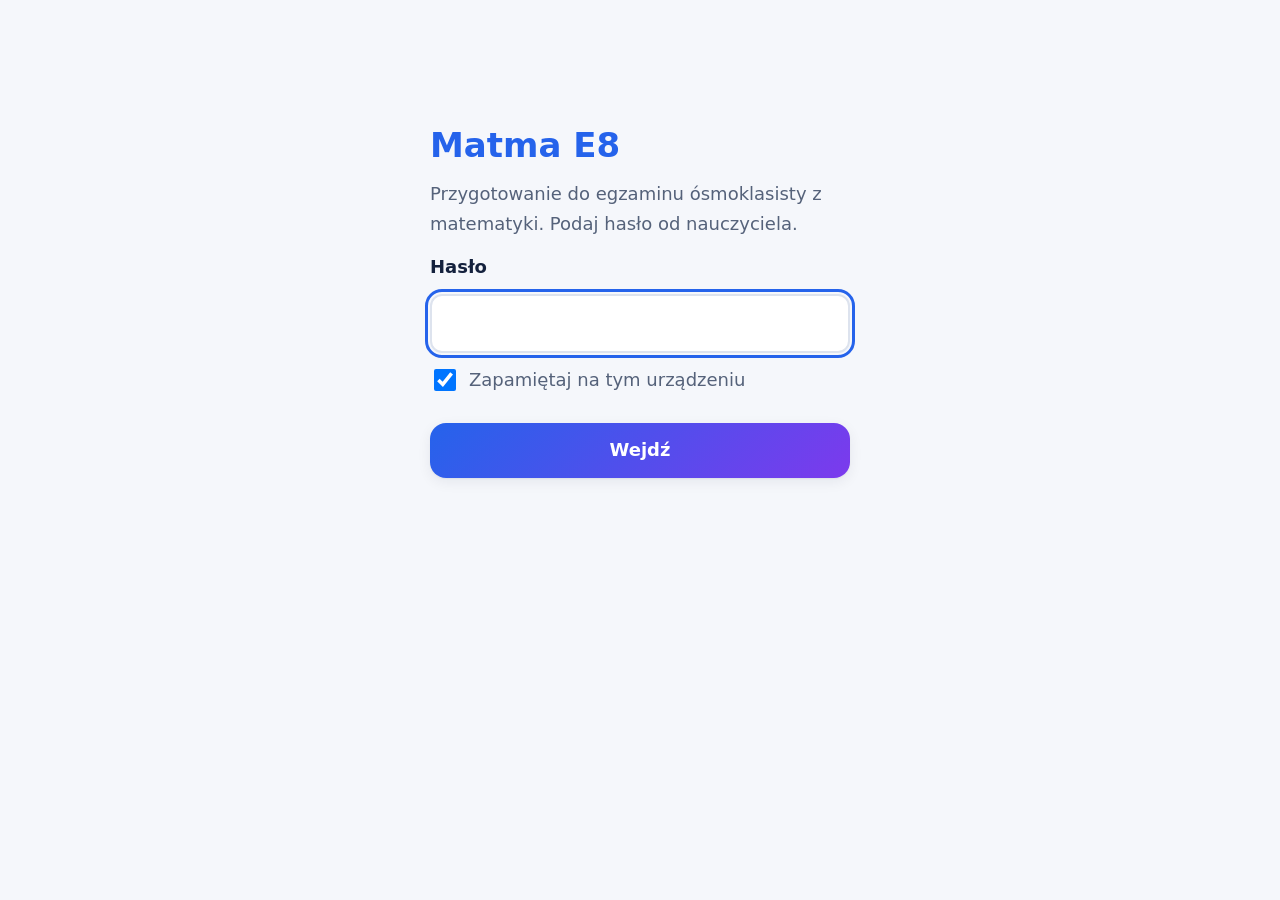
==== commit 021201d2: "Aktualizacja strony 2026-11-19 11:27" ====
--- a/index.html
+++ b/index.html
@@ -38,20 +38,28 @@
 	</form>
 </main>
 <script>
-const SZYFR = {"sol":"vTRV/fSRNPQFVnTiq13sgQ==","iv":"KbTTXOFdyqYBmtp9","powt":600000,"dane":"+wUORxwkb0HIoj5fpQ6g3l+GVH1qV/AvQxYfIhM04vS58uR1jfpLUT12gWUXAyChddD2vekXUnaHVKPrLICEq6mhRi+mvzjXb/+z2EohmOkm3/gM5hqBaB0pz9tnbAfaqeMjqIgvqT2opcg1Y1/15OTokBxoVU6pKPk1ET9/+qfwxDMSxK7KZVBhPkTtBBzJaagw5qffRF0+ui/J+IZy0uosFe39cNJN2Qt+5b8N0cF8y5IOpvne5RKjF8SE2lKmzZyLY/ASPVHHpOerHviyQgZBibJY/FwhGl1sIGVbLhATIl8UpTmDEBjuzDSNlNdpKAqkwK/x1e6ObfK1Re9ycsj45S6do+6sLTQ0j7G4+Ip3td5fwzaUr26Ox2a5jGZeBBMAx2bs14tRaEqHcwFPfC8h6lRA+A5kNYX5Dr/[base64]/qk0qH6tyZXD0kLUd7P/9cI1f5Sp6nRvcwAihtM9WeyY74/BTK/ZVsQTwdwR6O2jVyT+K5+dqvdrFEF/xa57EcHKmvLA2owPMeBHU0jNIRfxSxfoBx00/dDOAzzcj0RuInic0JEIVtSrnScTXVxrNNziI4NmPDscGoq+QEINnjrKs44cVsSwAzjCERtMUxyIvW48YuNO7YQirPBdLoRA0j3nqr5rtC5GNt/YdtSrB8BlZcAO7I1Tr/PTBhIr3cPrCaCfN9jtZ5dNf/HowWU0MIH1Mz/5PiTKG6lANux1sqsU5OZYNKiImUKnZppk7hHgmYNNzfoz5T+wp1/WbDHMmEpwIVf2xMqYQVayVhzzDJxex+9GW1L/Wn7xXNu3K+kdnHv0pg24vjKf1HUNC79SvqKVqswmObwuPmFzwkQKjI3CphxufYWY+SpBn36LU1PkWLUsodNM/BZjjRvHaAULptYxDDRB7BL6u+/kIyf6jJZkLlcNGs7DSyGwVLaA/xmwyg0Ubfts2ZLbfkGClSUdDuYAxLbRC1fhfSe9xnmGyRg7t4qpM2XlXeA8n6UUqoHAG0YvUxXtXnDWavgmIBX0xVzSc6sSSainCSNObXd8AxNr2u9q1rCZTDg5uqDerVJRl1SWgGmJpgJNGtv8xIYR2wV2EhFmO6F+yjagiMAitRCvziLiQvJQHBbr8UC17p7b/nZVoBhKLO8EOslQi7on1Iu2UBuqJuita2w1qTTm1cFcD3n5b73Y/xanNXFR1r8T4KQeLsrjzHjct6NU6gJJ3/10WzfLzdLaUnDtFDm1VDHqhw6iz/hqV9kYfy7ddxECuZEcAHk2S+P4LMBpergCEcq3xGujEo0OI3FFNk2PV1Ac940Yp1CJvLeLz6WshqfPadgjqlBv2QDplxYkNWkO0BfnTM5exMFy6vqfcBKyeWJRiknXQR2IAsNfUUuUuv1Nz3QEMv2opzIsrKDGt78+CYWkxe43aDUE/DeMVbZfTattNWDQAMXCnazjDfiHBySezTquRVltQG0D7gDM3qdgnILgj24W2yjWgPBCy4HZiS4q4XN+nl8VHqKQhoZg8VuGjeAPFdgogHHi6CR2qBHoZnbn0k8Zs/[base64]/gJvtesTQZaeTDgFAlK7P6TxJRR2+Vyc0FHXk+lmrZ0kECFjjcHnJlRWdBFDHGWt/7H6reumjDC9sBDlPDKAiLm8KUaXCr9iFazhBOIaFc46kPb89Ir2O2SF/7DgDW/nWVdJBvtf3W+PHqM0/Q22FWOAvsnagw5/340JPfGn6eV09NSqoYOPa7uphcCBrO6Il47ebWW91Ajx8h7h4tntkfSPV/3Qg75xaapGErytt6lkrfvat4pMjlWTuhYD3MpAMgdioj/Ym8pNnh7ca4W9TGeIW7QQ2QypDOvkFCZyPQbHe2hdwAXc4EGByU3cVFUjwwBujY5zkt4Ma/KJrH0ZE3EsQ3RmRq4AK2pAEACG3nZgr+0x4BZr+uefGPAoYYyucGu5B+UUsCtZTkPC/Swed2ULOJEsgohn6m2aPDOeB8baxa8ngQv/DKl1V3Wjmy5ruKz88ENIj7vZ8vRb3kxbi6o3Xy09XFAR1TByEHnauiht9oDsYEx4SW6AxV+tj1L1jHwRhgx4ykTv8X91TVM6AdbT7B/C/Hsk0+VxRsC8wc3MajZ68xqWl8ELo5c4xvzV+ktiGHVRabi7TN0o6g4MaSW89HgjHoET0ISKpRpSNEhatRym4tmJNmmKt6ujVQyu0VK3Uep0vvXM/5BdV/8WY0gDh3z5O/GIsbVB2bH5ofX4weqw1S5XeIcUTuM/eh9nGpSyzd1PlJIHzZGTX6EpRuFtgr3dP9dV6afM2iLU9egs2sdYm/WbsMUba02eYV76nQ7JhhAz6m9EP8H+TJhDeYAdpdy7bEl/kY0TR8cZ7hchIrYusoFLpEl7mvToNsxZ576/PEFMghWDR6uYNktg6Bvo1kkc9v+oFH4xHxjHJOqjOnN204qrMD9jcFbxmJbLZYt/Lx3CLa5yIGhZkMX5j3kDfCukVb3kaddo1bxJmy7nu2O+rnIBg6LAymEpRCfdQqJjV0OsR5rvf1rga9z8pgOFpEjcI/vXrIb6v7Ooi5+xvARNPcTgT1eFgjSXVw5TiqdvT8au9ui8F5klRSAEp7oFAEavlhF02kEWhWAZzpN2cMfH4D0fKRYNuROSEPrGiQpQPSSAPPkRpNAS6vY9TTWSgEpok8csEUm1VKdYLKSXWqqBdGYEOGN/ParRwcYVKLRfat4WKTaz+KjFgY5iYyJ7wW4kslQpVl2GIWzk9D7zt+OCscdf8XIglnCnOo6lxQ2svhRIHl/JuRBXiAF4s+Ea086PW1yHgAwt0NXm9Blpu+v5xC5RLFNDf8Hh2ELfQUdA/Rmojp1dUlSbzLeBcPYhBUAMx2X7bPUGQFkkQ0l8udmtXr8cBBLI4bwS6PI9J1yQOJQOHwus+HIIsIeYYUQiQGnoddOLpb5hLxWyk6HBZzNvyxNpMWBx2tV9a+S/dBBimbdaysp8+q2sSiSxeqbBiXCDXmQKoJVpYaqfHvJwhrn5+pvkfqlFF0WUJ3oVEPVqhWFp4SHhrgOZvgmUWg61JP+CwTnUmyPvVZpmcbBdycOE0rK8ZxStx7UoJTs6ISRvYneb2f/a6Mfddm4jHJXFc6foD/OIphrz8ZNEpc5IuLkK/7LoBgZZqbSdmb9bwCKedDW3GbGKmEKz9HC1imWGzoDEzojbubO6yBxZWqn+wmzMYPP7WZi1+S/TBDSZNdFD5nr17AMhml0Lk6sRp2mnIhX1dCLnDBRxfilkHnTXBJpZUf155xqpLxPpNy+jth5+91Y0lM3RLjjG8gj4reLHn1RHmwNTnJmhO3BX1bsn0SvvI03L7zdp5hZj8bRoHbgtcfRRwuFSaS7sGXa6VCYRJbtpZtzdsOMCM9BiYk+/pd9tmNc1b2C23ieVpsh2GOJLyb8s4FdrwkGwk5RVDs2OFKrrIqIDxOTz9BOVk6pHDfkIUqmHmtBocop2pOJ2H/d22LgBlVTMaXL94WtybL8NCQACMUgnhOa+jGbfWBZlnfmyWJb2xNcelrcjpIM6zNjcXDxJnIhWW7npEcp0V/mLfvFw3wBEkmHyOocVCKfTDLaZaFT1jHQWxL//Smjgt8w446Z3zTUCmS6+MBudS1qQ5UUT1hhBpkU0i9282eJQKoS6B5uiCbFDDYHZwufTTSKL7khFl3uIr0X4ZbEhhL0OE6i/a4+qFO6cxmlybhXdm3XNlxqXCUDs9T01kMSHAFaqZhX2cLT8K1DFcQwynfSBcdMMlYj/2rKeeLLK5NzgFhxdYc5Ii7Nb1GV6zM9vLl8JDp1biH+FFKtkI81h7FW7jV2ukSGU1/O0UVSfJaIfM7rC+MrG2kWaVEm0S/UbVElYH5rRPHK8KDX31NIjwiKS1DhQ2XlHQuxAaXsj2LDCauyeK1EA72mlL3PI4ahCxYEc36Fu2/Qme+AQABunR9wzYoBGAl4vGSqpL4S9OoZm10UzPPi+NKk+SSCrztO+gcpGAn/vHnp++Qh4vTO8ENXcoVSh4YS12sxb77p1UMIv9LmVYnbu8aEBYjvYaMTuLwTqJ+fRmi49Q0efelKI4p+EPQO/cv6YcMjbTkMzDzYxBhgCn/cbKwdNBHtTfDIYgq2SerMp+sa06BeBX/LPKgk1SsBQ6MMbwavm/2hyAobFe9kfzRMqgCJybOA6wCPbpfrOvM3RpdHYKi8/DKHC66lo7kaLNjugegEKOmLCe50DFcjeP6Eh6Hl8aXhNd10k4tvL/[base64]/IjlzKr6ZkBLS00RzDQtYIUwuUOxtKigoZlNAEmV65Atwy8hC/u7sJj7yKDBA1lcBBQyg+es3Mrd+YPuUgyJyUC2Iunyw30+SaJYQYf9wXZ6Hmdbcsl2pm/+/CSwfDSyM+B5F9Ly+QrcTmEU7GVlsGi/LJ3teAvDFWZSazRzdp1+q8SUiNBW1iqI9VIMnAPk7sVCDNTQKopmQCkob5xOPJAlshdHBdMHdIVzmNvNc4paBedGupdvJA6096MoS2nW9eaKEL+S3K/RexIvPCAh0wKjtzdsao45esqaBjfCTGpUWPvev8BiRsIeR8H61BajgjbXJLmvb1ysEFJunxJpPFN9ML+YXjxUGgwq3tt3WdJRSdZPZRMvpDvM0A7o6cDq07drzdOZ8zs75e8d5mG3W9zzo8IKTPjTGecrurWOmHQsfSVjx6HY//QIwtzkct75ShgR40SBBLd1a06sa8wxwlcE7PHUVpMKVzhiHBZGSTwYA1NEv8jPDB0pAEpooC4yyHF7bG6Zic7pBj8dp1TE54YK9vkJRvfhsxoDKroB/eaPQH6OTmlT9lcQn7EXzy09cbqtODGgOgGnFE7ncFTv5g1Mzclj0xAMAKkedGiHtFrhlI/mzuVOWg8kh8HAWeP5pGfMv2ukcBt+VYp+TlIbS0xmLMHUf88snoRgQrtV7XyJAxyqN7SYnXXvugaKPLhw3jxlO5cgvB0RdPyu0iPeuwc3pOXcy0i73rOhysovyDerwBFuTHH2K3HerL/CuVdnnSAMNDX76qIYxlsGw/ZD3zmaSfPf7a+/n1Nr7uAQ5hFKsZ3ENF7h11kDDdIdrfZsepf9q1kj6KzX7eVI1myTMnK8094uS4KkBHiFcYxlIbyQQ3iV/PjLa+13aCnugCPo3Cv6oy/zV3QnTq9QI1/TJCov8u40SQSZNzBy3wLGLrBuDmYc6bxxu8+TATuqTjz26TQ1UEpVxYv/jW6pC+SQyC/bRGYJGI3GDE1OXFEP8/[base64]/cNh2966XFzYuueFwP2xfv0QxP/cGz1OugQc/Mq4DO/KKJYjbcYqQZDK0HUX8vXZxe53vNLpn9mwUGeFCzwJzK5XfLiVds4C1JD2jfHPC9JMvhpK9+Hfp5UREDEpT4UkINgBXwxahHPtaPT7yf/dYFceqC4+LFxhHnIFtKFG3Sq5VbgtfYSJIs9NQ2EmBHp+HV3nKDRAUWodqf65GlTKE2Gwl8+LF/1hOkVWhL1Eg8cDjs0JewdmqyvOuEpHXsxxhOln2T7+/GjWan0TMdlWEWQk7R/yTKYBkZwFEcblyWtw6kUCX3INxw8dIIYrPfAAlZAaLhHSpwhNtbUVmtQmEWwUtM+SO4ni5p+l5u0m2kHw8r6Cpn0Ut7jnqbN3n+rpgCy4uyRW18zL1WCMe5xG4TtRbudRoEbE4mzTtsvzefc/jnZi6xieKZyoToOFoA/4Waj/cQIMXH5BTjuYRHnKZBX4DhGHIIEVEvEmeKzAXR3s7lVyJ4nWjyq6eFpDEfqGNLqxcpoD6jJMZQAtDZxbwOWsiEzCV5nijvSRI7HFsx1QCy0P0GqzHncUcKdltx3xCaKdsNuE5JL5h+uOZ3NB3oJOJ0P97bsAWS8dMBONBOHhAnZ+aZ87IvlYbi23YLWV7Ns8RERm/Svd+0hBgjcp2vaLWnrmRC9fOU3bGS6ii3ReENVlM9fhMa9cTzXUCWMhcb/yVL2LfImpaiBBQaY5rl5qcNJSbrEPXzGK5tP13EuetOr4QyUazWHjlPuKLprxeAHgHJyTmYovS6YwgYqz46JaJVK13F/XAD5tluWvJv66DZDyZlGkOO79CG3EEYvoJ+qiomsiIDFmaErTMxyWPLoMSOtCGQxQ1yHpHn7/7XRgIfWCGNgiF7/JMB+jXclQ0Q5l4xtz7aJHV8UjqXTM6P0/y7Wb2Y215u5XEavHoL6zgZm3mDSDTDPiVUiV01HPM/iehZ5mrx1JONYq8B6C//E2sFlI2bLsbwhDnC/F+TThsCLPcCWDVaUmpzQWL44nVkNJefXbsb3KQ/wc9MClmmCI7mcAO7ZOu/hUpsN3ezsjEfklc70zZIOZ6o4GUo+vh3zwpOZo8YTUtxcDZdoS/Ognluq/r9kWmx3R+VqdPjURfULbrZxXCr8iDe/rkxzm5n7KNXHYaCWiZnhx+PQqDJ1WfXZpGY0fAbG5Zb2us80DwCV23S6Woqd/YaLeCAZMev/uLz+Att7Ew7EOMZlNT3iRQ9MlI6XmY23fl2ClABOaK0r6EvYAgf6JZxYPfxkVMjASfSOgMC639EtTA079qoD4cCssBuo6/tRVO6TejPzV9GJMfh31OULIWO1An4RvPzUSX1cYD5TTsDDFWQ/JZvZ4WZjbwexJ4yxKQiokhyfVlSufIftHgH8X0ECdIYgHp4WwT1OYDLCtrAzxOHbPqztXjEfQIxrbGJsqa7y/U/GntTJKHLvqDcK35o1n+UV7LxYqvtGDAmJaxOuyMKpAfbTvxSfMtnIFk10aagh686pZGrOql5eTGHFu5yAeQwxX8cBJ7GplkYRmq5JKtvU551Y178NtaXz+cqNyTu1wRh6xdRcORDKMFQ6MTd5PsNGvppARZDmWofi+hTzYoNJ63gBnnnPmQ1TqU1niXi4cC/xFb0/XRcxUU4ThIK9p1qf2kDxJTSYzYmeyoOIVbSFlqMYK3wcrh41cEuwD3VBZlJgJS+GaZYRMRZ6aRNt1KCnr0Xqu/fos9q/Zb9K479EYdyfuS6LjZqTL+zZS5CM0n4OWv/[base64]/nslV1E/FwlhEtNSBrycFJ8qt7ZWqijTM6Euzo1OJVvILeS40n1qJwBUBxE+flBs7nJPm4G1qVUZzXlxeiAfNuQF0cPIWOOsQZxnJWKtaTICa3KEQ9UkpJTzXm8YUQrsZR/mg177uwYTiGn5nOAAY19B8Hz0R6gbyMhCkrq2+bII4c/kdspZgzW+g6Z763ErRXX1MWt2ZTjD/U0a7P/[base64]/W27e9eu6BvrcUwv0DuXGrlcMDrG0W6uqjEMgviK/llv+OKO8nGCXKEYk/XpVPOLxE5txAWP1tpzbu4y5roHH0Uej81JlM/yP6Zd7prxJMZylGyWgq6UCxHJXs9rtVoxF/dklcPvdT/KwqOwdgnLhMOgTbgdGgVfJPlrzMFQxWOx68J6/SY0LK5Xg5Gs7R3wG4fv/BtxBMZb9jWaZaLl7xP6W22xPrJw3iAOmTmIeMspGgdC5Bav+Y0nBlB3rWkTwDhC1tA10fvmxe842J+6Gw4n+CkU0Dcq28otPA5/4H13mEi2yxPTDU3JnIaSQ8fuvTNkzF+hUi4kT7OnJ4j92EcuHw7UZ7xu+nL+Vk7d+fbdoOiQ/tj7Gxm1Y/yyFqG/Xksq8H6PAHaAKasuTKd+eweEQ/U4r9I3JU0w+ZBJXBWnwre/3Hu1K4+VEMMMuM6E5EH0yyGWT8iIHJKh+BqwdmC+QWFYeGTj7qtDgjTgVTO1WS6u5rARFxItzHKQk8dv17iFlIDUrAVom8nBCHeWcD4WnSXH5KzIUkt4tamZ5q0ByVXKDTfDXXcP72FN//9vF7cvAA0mm6aT656mGHE3Id13S3RE/0TVZRHVdC9FL42mycWbTnixUq631TVMjKqqMiTK/6hnEQYu7sJGZ1ah/Z3gW3efNH5jP/7/Ml38vcHJILX01ZqKvvkIlixM3a2Ryef4Mn5slPCGOCDrvHmCJFFi5bNHzgcSW+9bmM3P0nUX1R0Ms7TzEUvK+Wmp26EuerubHEKoNHwILptQvjfwDiIkC0QpcYFQtJ16gKwuN+VeaQAkNVkZg/sfDr1brG0KzJ3gc+wNJ+ccsVLEu223eke8DJJiCamO9Ezm1hSYLVCuBJj7ZqhFOSGvxdUUU8Jg2E88I1TyLz0mjtHPmR4QLAwxLjZC06P7TmNeVxq8LE08LlPNtGofdfPPEgBxnGD0WzsFVOsgaYaWolAxL8/YZhRWmxT7egaMydEYB8dvpNHAkSOncRNMb5mzGq0K9udShLNICH/MD037LJxGZldogM/q3gmRIUnRQQcpV8uL+CCdNZttTtiBRB0s6ik91htYWs/AmhfrTFtw+/gSuUuFEb0LuZYvBO9d9gnbCp0O9g5fDmstB/ubh6RggE5osR0U5e2fc+M8OXDWStooy9ERtJUjaLazHlMnF5XBeAdabbrefhXA62YKglv+ijZZemRlkYjpIPSCSPyLZ9sCt4UXIGbGOYhYyn91Tec5nmMlETgN17Aa6OA0UTQ5+7NSbkZeBcdyrVS81FnYnqIId8Y19Gg/MfKrk2LafyvlExq/fbjbaER82jzuyMGYX1L94Jy+5kcKVAlHmnlsx1/GmDjbgA0+00r0IKkpXDQ4KkL+nI7xaxZm+clG5/ZSg7bvVU4iO63nQt7qwqEU25jndKPx5lqANneRN1SiVN9+lP9RX0is36vklEVS1S6671Uap/T4mqdYORHi+KdwHw+u385JXpftMUDFHx/yRSpGL3GZAZm+oyB6t08YPKCYS7NM4qOTXO5h7SgeAauIrlpvYHclHuzto/0Fg6ix09FK+wbUyKwYleocYsUi0mn6b7+WnivA40+eKcD6JLVFQmnJsAuHgkwUC7bz8YvtrDs+o0qzdQ6CZvoRYYsu8cO5kwSUCwrU77LzVyia+LWedKif1kvgh+vgvFKahKagzoshjlm+YjF6OuIDT+X1wYLLLW5LxehQfusTdPKtxpE1Bs/9NmAfcVF5lrhOlHX0MTHSXaaOl/ex8RvrZmBZUIpCCZuWjfZq11WgRZd6rlR+X7v4nhLEJ+wYqsIPBMeJn7x0/RRc4+dNsWUOGdXiVnIj66nmP/YUwHbv3FDkC1ZNFS3D6ruiFZjZpUbBuoE8hSdiVGrJk6SOSLqEJCKCY4rdPeHNm5wDoj4S7LS2PhcKzN7XEoNTw/hI0Raasq7kn0wIcK0FGOIw5DKPWSYomXCm+akDg7wRHp++Tz3N1tVgN6W//XxNVWZdbe7IsY+MjdolBuQ4XgxG9aMBxfIqg7YWIrOgH9pZi4eNque5He4Qx8svXHHvW432bQrl5Exp0xXII+M4MqQH4/j4KHhkmdwMVfEb28ghC/9az6l6j0lz9EnJ3tABqmVYsgYn8N/Z/e59uFpEVIHglPcoykAlYhY3W5FiniTydX4mx3jI5LM22peUUwkiijNN7GUNpre7sv6+zJTc1vFK7iwgwIOMSnNrHuihKb2Lt9QfUCBvxK3/2LmTGKFJeC6sP2uqyPz7+GfIGwSkg01e5acRnJJUvSzQF+qWwFTReHu5u3t+mDGlh/6PQ99RHZNORm9wSPebmbZsaeyrChMKW3Sx6hSot7ymQYBdpES4ck+7nCz8ahbjWm15Rzheakd2YxcWZt9PXwjPisXK/Cc78esz9+1k9mpZ27DzMosHYCV7SK8Eg9gkOltqULZ8LJ+yThSgOKFnFtaugF1kfhcBwpK6ImyObiXf8X0cuW4pwPk0BWoQxzvryYHvuA8vYb11WTCGAHdpw42Dhu3Nwm7eAR9CGveOBgHopPFCWNbKTI0PGSHJMPjeDOz/JnNj8FaXZEsEO3RuKhLMZwNl2O92h/[base64]/cxp6v4gyQq+C++0V95kQ2/ZeGLzVUR0uxVICFZRsWXJ5/dRpMOL+B7DKmyHGHi4a98T8U+ur4Ewn5Duab3jc/xQjidxaqG8Rd6eifEF8IIko00aQvj1esqGaazR2UfyuiOIEA7Z784oQYBAL1yu7b+mb8WYuurgGif6R/94Yqw43x+hASdPeEUNSxWxl7LSdaYdBJTwANPrfOZX142iGD38DBOSCgiWU0rGk8wNhuLztHAFiK4NNv0ODDAlG39W7o/yV2a3F7GkBG4JSRLApknZEseeuJ9Qgjneiw1O230o0Q0/J3rpQeL/lH2cvrb8ohrwamKmH1k/l3qHPDkhuxzIRGBKZolzKXg82QyzYwDCUKc4Q4TzCCI4cwk17Lo6/XMI1s7kPU4GpVl4BRmuZAi0oDL5gZhVbi+pJFHmqLFshv/Na+r36vIC8Nprnxbr/8Th8khTjQ6OGxLuwfuE844F6fR5N2UmlUOVLolzMNtj/fn1SU4PqDA41t6sGHr2M1IJWWxC5YdBYn1Qmeaujag+szi0QGcHfYV0RI5CBVwvOibPt7jYxzYt3EVVJjwf+p/rmnM91la4XzBqUlbYhuZy0Snj3/iPdYwLCO/3Md58LhPlbvFlu42WgSnWvplQ1EtI8ixC3vqcdgK/PDYtNs3J7fifngJAaVof/QkJyekLxDZKlLQgH83y3o3yub1o8uDX8TpPHtsODwfbke0kka/[base64]/p+KYPktNqhq6WPUPcSQk2KQ6HIRsFhwfofWVx2LJwQ8SOT923E+4aU4rWV/EIDb63LPZPss34StEvXXzvESPSJdgxEcrSdx8MJW2bbehVRa8ujWkBwxSb6atVtDIqEwEjUbwjf5aD58trGtu79Xi4+TRttYkDMQAg62kAu5jQ8DQ2gVex9R6nnQmTOUUkIoFDy1AMWIHFpuTxRUG55Nksc+Xgk90tDz7cwMhQWh2IsDueS7am+HhgMd/6SPD4v+vSDkM1jsgEz/OckcH3CjN2/WsiBDlz+zBnHZnmO4geZSS9PjocUkZ99lkR0zlXTloU4HQf9hSoFY+u8NSCTHqilpS10IJxopDH929B8H9KuZJymdmYX05GMtV5szMGuhHqS76y/[base64]/4e2yGfBI9ZfhmXUbc0b+K8Tz3xbBYFEFXiFrAM1ORI7X8KeVfRDC7c+kEp5Fuy2NWVxXstj1SWGpxkC7DwcL7ZntuebeV7NyFkK8zGC/wPOVel/kXla5qeLiw+s34KrLt6eR9wdP7Y7BRQ2m35+ObY5eUbeSyotlLIGCPZT+qW1/xIPYR66+r4NLesQ+98bvKAlgejspfJDTKdjkiS5xFjbVfWh7f25vC/R/thGfuMJTMQ85fvk9gZNtf3Z/T/XBXpmbYVz2fLPfFPls2gkA4ED8fcxnAkn2OtY0/hmZFtQGKLX3mxutaVTseSpd6t2zjrKwJPqMO8pOepfwayDa8o2s9dKoMlae2WO2ZK09wIOmC4CQp0gahKO8Wnzi/BVgZ0V6RB/gapayxI/eau0C/i/1cKTsB/6QIm+/Txw5drb2Dy277caejgmTxQxfwPQ1SGN6fwneIyB5tqO/dyEDAm8Kz6tQ2OO5l9UogHSxQ6DBIhvIJZLw5S5LIPd/jmQDDO+q7ucPolM+td9KXnHMM8nEGwgV+gxBwEMX/JEjhWslLuHKqQIZ/B3KxD6MvEPOiOZwl2hqYh/vHasKw38cAMIDpaO7MKrsD09YS4loRlQZr5Qd7T9UorioEi9l+CXIrulkAlWVcVKyN15Uoe68Qykr98wOu+nmlov9C7aT8TdiQW49bebUm53DknXSoxUHkrpkiHZIT2Re+ULyLwUge/QidmdpWiwcagrLa17uQkxNZ9ZbknkXKeBFEMB5rhQML1hjj4ye8rBRfMDHKwX1UWcnE0FCcj796l0KIKR1EGLcC4uuIfSJEgw0NhOiSzlULcJs/OfnE83cL5/RPWul0gZHRBXNA+roDvfeVJVeAdOGkefGnzK1WaWrS/zMfGu5pWRNxXujbCOYvLk1wFmubu6bX7xc88oGysTQ6566A7+MUtq/vFJG83Ryb0p0ZbsTfaYC5do6l0+J1HFlnQ5JxjJi0qs6zogeOzMHYjF/htRWXDNPO+bfZJ+5PmopxeL2vxa8iOdKuw/KpE5KuomsZigNxwuYp0yWQaIwJyw3BjcCUgP6u10q4MsOKZ8V17eAeGZwE++BeZ52YT0z1BrrwpfMsedPSI/elKezc+XF5/BD0FkJnY+AJR2gOAuBHwcqAJdpoeedbyQkWvm8HgTeiH9vpgBqoSzhO6hkD2AFupzznaRtGWoUYqvDO3rTwnLaOpGTBY8s6sZAE00YRpb7ZkqynYMz2OFHmppVhDi3v/H4MZk8sxtDkURgJSPib5znTXqgbGjHKWSd86nObbkysTuSs9y8nw53EsdeciLzBWkAR8sI9kqrWOrkRWRNR21jQLGHy8MKWk+NUOIh4rR1CrgvV7UHcuj2fSsFTSj1oZ3WvvfOnXx4Pm4LRlJ8JMxv7JdC/I5wV3qao/dpZ3dJOT9TYV6yKp38zJtLzaPhxFphNBCVvftOnauMpIvMsFA4O8Z59R3Gw/KCfHW04nPXLd4inGId+duk7FgPhlRAjZorYJk0yrxr8E2clSf8AEo8J2kmuKLF+zTtaOpRx0QFo3Gg9lF0hpsIRH/KIjMvjhwRQipRAQZgjSupeWNoTNYkJxNoTJ6y89fTRFKRhk3epzuvrG1NXZoVSJf6/77tLnOpC733tRYP/16X7ARCB90C5LjrHs+dtc6GE4UIMPOZku0JXreEM+XXT7ZuyYUF4hp4OF5epLCdZLq4O+DNSIw3V8Inhdu7bhQtTg/AxsiBjutLuOxNXzJPVmjtXoJUnzqX7LZGUle8W/KMRzf8ziqOW5XXPe/yrjf0iTIqD6PLsMM0BJKYXLxUGZR+BSAZRoF8mREl5zPnhW/0xOk7lEMEcU2Tv2Zl3BSBXyqLDn3iIZjwmgCJIm3nnOShosoEFIwyE/NuYJNLhVtdhFUc1hmv5GvWhjTR6d4XgBsLYuMANyLz6AojTovHvr2/yr1oIVBZrgchb3X2rf4A20QEm8j+RBdEXLxlOjicZ6FUdf/nG6WG/dtaWxqpz5Zw2FB7uoru96jEt2MQF+NKRZTX/NW4GJzA9sqG5Ks6oC9vBhv7HkOlcK5MCFEpD7p25F+Ov75fSW+6AdfTHwHKpJkBPrWbuCw3Ch1GseGOq3wxLzWhm7x9uwGfy71VaZ7wLUDhS4m1Xa55gGo2ACYkcs7xf6dhfS3PNt+3S75T4skfF88w1nSgDi3F3bWvXyesjPFAgDrcrxn0Ig/CaXhgKfbAR4eoR3WEykL86G1Lnvnyp10sVsn2ir0wlj5VbcjZFEmWR97ENtYN6ic164TD6D2b0sbsAyxcyZRy/K3qucs0Y70wWAFLQiQM8fghox6FoX+wRtE4dfcpWTQh0+vNyAydw8/b5rr+hB8OcM0pxUXR7hD3dbo51A+zDmP30Kqq+pfY/LZ2B5vjiwbZ7alREpvwBu0mR6Ixhu9RmgDVHDEl6XnDpZ/UoM3Vo3u4Rqa0bhrMEniqsiluxU3HOQx2i93JPKsrTgpozigvQtzC7yIU5z47qsp/6iUsH5A2ooARuSt2UGWl1mLU05rHLbYqbYu0TfuXCpt96hvzBJykQIy8jx9Gx7WoreFMZXdWfUFpI54lcCTQXD5+yTL4RAkB12TBWIlICtUm5ZIX2EokoDtAErNM/xx00q+QBPbPHPGKfJkGKw/IJGurKqVDztjADSC3Yh/ea1colAh6PeXGwKWfbRtf7oy958xLeMMjccznKjlg+/QBNcUyb2S2kEDkaRbaQgAfukWoqO1bHxZUSbpCz1R+6ebJJmSEkSiPqLld6Rk3EltUIDwbKBjDmupmxAc3/KXbmLI9jyK7Rz3D338dpu1M9vYeAgV700lcPDGIp9pmW+MQOGXmOr9A1j3IsuGi9wg7UlcPGMiQjFpXqDB5/K9jugzKyKKAJR2M1qXp0Dbg/0uf5wxms/Acp2fRPqaEl3G5z2rpomDttbmLxV8FiFu5HLFvo17rVJmrH6zEjc+Wd1AWeViizCvwPClm5DqcuZNtXyUFwm3+EhJAfPp+Vd5dMJ2EVwUIPH2dzoQQTNPthEeWnqoWUzpv8CDE+h0GxP/r1oTcpFnkZfvoVMzd2phOFvSGZkcnQEt+ej6RYeMxsHEHNTnggIS8R8r5GrWFWVuWW1qV69840qjafOKH/c3zbSvo3BaqJrbC03lVaNtsYhln07bWcYPgULlrtZAVd2/vYdI85Cy+vcc3pDieiuGyjSw9+/WGRF41CmCBCamJpxc9aTQwf+UO13WJqbRp9LyYdvuBiEiK+BL+z5BqrhNckmuWONYRIcnTWGEYCEQGH/bCU5GU4m5teNaCNk/+V3AFGjTERkQJMeajnnHDkz7MvVjl0NRi9IeA7DbTx1FKe9gYpIILvB1oHOH6HxVZaT8zfF2D06kyiI0GAmNSMo3pw+X7rSU3OXKLnt+CdkNvJe9uxD7WxkKfcc/dxrYyjJnlANsP/+v59y0hiny5PLdYdl9ykck1gJehOQqQTbQYGdflAwKZkV7SiVMTTlsvHGL0DTWTT0WjhXm3ed8BfoHRPz/WlnDuiOIoheHljKfJSaxWkUls+7HZeo9tya693vmF39W1DoF9IDexVczYim97xE/5I8CfQ+aEytJxPEmUndYgs4me5te0ebgrrF0tKjLvR+HkrxG4Y3TNk4FOoTb1on41ZhpmxJg/dt4vgaV+kd8aoH9Ri7pODx75pmzYFcwNMgkguhu+h6ql6/sqPqNwMqHZNw/uiDcWrlOGrXuWjeaP5rcys72HqB3F43SAEN7PJLmUPnhH5nTMTNgbYEafGwv+V1ZNZcZkET3nlmkF4QdwWKCP3+YZyzvSWtna7GDgklnwB3PgpkHdO4+rH8g/u7vo9UpLSXsTatuAGeTHkMulNfRnUw3e3L3h+RizVlxsXdnsrdIlSKYtu1Ttm1FjN4H/8bDT/esdE00mlpJedfkqFKMEwchUXUQv4VneeVIABrF6XnVMIq/+0oINpTxxkt0YJhKhQ0Hw0h5lpNVwQvJHcigSuWsKr8XSrLQsnmpqfFY+S11Dy3SjAoMP4z698vb/BAY2QY9Ued7FkKtDXRnAnoMF7NzxJho2MbO4tjeqEQIMVpKleqaN0hXO3V7F6eNz+6BNI+gdEWLRbVb1JCIPzXczek7ALww+JrIDSAaPppTC6FNpmsr7IRUMDi5QkpOvydSBWnlk4HO9lfC3FT246pZIVs82SPMN/websoeCiFOQahk+T8dJEkcqx2iU9T6t0xqJRetsnn2ccnOPAvTia7F4H11f1NrVUUs/IYikFn3Og9aiZLKMcZXj/Fg4bRXqELERbg+zc7IyLyb5p5dtTqSZnDQm0Zl3fnjtwL/KdVYV9oxpmVLarW3o7+tSB5tmnOWzHLdmp0t/L9NQ30n55rrtsCBoVYvq++x+B58W/XX0hQpWVEN4fVXaRy46crwOaJIP6bRZZFXPcnYvwdnCzS9PIUpq7gB4cq2eu0hjk1Nk0xRm8CTtymOw80NsEst75EKzWZg3EC5yf6YllUdiXwTyx2dcyJVuW3zR1C74nkXy/9j5qf2avGVs7Snkja19b4VWIYiKil6sk8e1zTHvCG5XwLWdIvEAYkMPaZ1QDKdUgi/x13EJLBD8DC5cF5oZB+STi3N+1BiRMCeuRn9eO//EzrXpigvj52b5pUroWYXxphZFrmdkMZLOGdG8XJ1tt7swww8CDz3KQ/FJnjsBarK32bmpmxmRKcM+wFxWJgrZPiK8fWVDVrdDFlOYi5xzAOJh9Puz0NiGhFoSDAldj/QCEgbvKMBOY7s7SmfHEKszuzfbErUIbeJ3MckYaIGHtYhyzdAnaJKUXUbvOIudl81T08zAbWLcl6zOQmRkCP73zXnXoLLGBR+bk4kUG9NdSDjd64oiBl6UmJGiDE46QjwSOw3kKRq91zjq5jajVV6x8wPF9YCrTy2ne7Pc7mSolNXxCTMez0pgdYrmqVdf+LyTsKb4L/K5Pynkm+iOB8ECiAJRrPHiLzTTo6Ts3/QwoD1IHsr0vIhbrceSu+712O/m5bd4+MjST5VyI8dMXRuPbImMMgBr/d1DB+nrLLaBRxxwqaLn6jlFx4/4qPgE5CKhZhb2X6QRlp3/ftqUb6JTn4C6kTlstzWpCfCfi/I3emELCLP05MxRf4f+QWhNf6PrJM9mlyhmYIt6miMi+u8YeuHMcALBM+DdrvRBgnd8GXT20ZyEA439Ph6ADcq9ff7eSq6TTJtveaeh/hGt13gpVm7+vE6gHAfk9wUYsRkLTDrHBcyT9JPtLqkUhWcQZhQ3jpDNa8nk3nF4EVacY8P2onFEJPWhtzHvTkraBOCZt/CsmJoo0oNDM1ycPFqySDRsqRbjbvJrAfHgjOY0/6odJLn3XCNS1c/724xR1dXR8EpDMfHM2pO50EncYJq45gFiUSMK75gghW8BhondYB0pfFrq9EBau9a8XrO9GBQWeavJGCA2w4AMTOYD5tmfizetDHMfi+S6ZX3p5703oLBWQv6FYZ8Gwpo8QkO8rZ/S1+DIBnfhn1Ehwz2ugRwEThUpSkb7S6U+AoG6LZ6XpruA8CXrt9QeqHGLpJhogdp4S3suGXz1utVwYi1LoFqx16zn0cK86f8iKe9q+5zS5CFSVkqAfUdaMzDXiD2c/qRLmeFzqOwYRZW9Uim16nntii8EsCJLXSttj+TlTlvnXhk2+VivlLW7eCLEp7KBxodfYehvX80IkEJj9YNyYoFgNG+fpGbQ1+a6xKtogXVxukGKjSLM6v3GW9+49yDsaU9IOf/6q+DkjKEk4gAjEdBDmBFCdRY5aQ3O+JTv4NDsRnBE00//i77EMhpza+1jSsT1K/P6e+9taIllodEpEq0lmqkDbxxUtM5j8pBMZOZ9E6TS0Sq+JwRJJ33Yhf9R1GDBxA16XpSIk5wc2aTTdns21QT5tBji6D9SDj0UxmmNknRC6VqALC0pmJluTY8+dCylrqvQGgNW/MC1luHWbJ+37kjGbIwfGbIDUvPZ0PiKOqkquAn2TltfB+6shvJtqGMZ7zXuTs5FPSWfoubzDpLrlOqy7EddxMZyLZswx2MlZd+iLfQjAZIId+/ihJo/zxBOgcDVjARREetW1KeSn85rN9WgBujc4/JcC9ev12iRoisa3XpvafembX6KGTFyTiAj2aV/HG4C2s53VyvdtFrCoKwbV6LOr9JIV290Mc0BKHc0knqqedwnnHUMThIh1urjRrW4sLV8gZ1Jz6pDmXtqI6zYiS9kZnhP4WToDDlGVACF5a/n+j5ba28/hdtXA0MXNf/LJpCW3mUf+XPrPkaUp++X/Ik2+PyTEVzZCnH8erKbHVN5AQkfH/yQ4qV822QaHDrTVqxVF9r/9+Z7vzxcjGcgnuQe2MRDCANdKFr9rMGvpeANlv6usx7GbuLkM7CDFHGwn+TqSe/R3JZwWZo4Zu92iliAJQZOWx+deiks0F5q1Ax8r/rfVVI1SetS8VbI+Xq+KSVHrBqOH/euILBNOnLRC6fjmbOuV7Gl9ZcWO2cxQzBdvmqUyRpGYS6Y2XGIBqC5YiR+In1bE27nhZss/9bb6tTvNfY7D/yfiytsifxU2jVn2NeHJwJKCEaAJeo6z+2Mo5esNy9DuIGbVDGc84b8FOBHo/fi5gR3OdeMfAu2hUjlOcGw/g+aLtyytIzJGHTuGWhQAuF8rJAYtPecg0DAAlrDAuB4YzDU/ieV4eMibRMod5lDsCMB8JbLJ2qPy7OUKVODdJwdScdqCNIj8HFum4LXx79kIFNAClHfnE7aMGPQPGVtS9E27gi/wEHcll/IcS1fvJ/yob0ArS6galqrRfjZfNjlRjQIxgCmsQZW0wVQmrb6PDUfiISuWYX8zLnCbK1dt8lfsyu1E4knkUX7WSg+0zPo+9zOax3MAcJh2uaEn1f2Fmxl0XmgbsGSK4vW6gKVyOctXOEaIR16/rPIUJMEnZebCv+ZtZ3VOKhmlUteqze+xTVsN3wNOiSdnhcq+biceXACxyj+hIBMVUM+7x0hEYdevsLmMOiNLjgruzQzSbD64ot7OR07PNekmmMQJztwJOnRE9ZHCY6GPaIFaJpJyHQiZdoGbxwJZRx4qunUnLxFJzr/UoSu1oHxF3QRx+e8IhUBUy5qaF31D/Xtywg9ccXZ7QmajYBhUlN5V7jeemyz7Q/aKqih0sxBDe1StwxBGEVw55aSJ6YnMYbBUKtyIlpUSNQs6bOQbvfSKNW2PpglWAI3gIvnPlw/CMYnpbb0whocNgCVVjqUTpkrktYIHa35TBB6Nsjl82B9k2UCBFcgB0OpVHrZQh7n+Am7u/+n3f40GYlbEAXk5gL10PI+LVaeTopgPK67TGGR0dxx1QW/zJ/VjdUL3vHXg8sIsD/6U4eKp+2po1FtaEEB4SHx/HnEpkR9MkL1/MmpPFQJgV9RmAOpDh5eOEaCQDTSwmGIaK6tV/9jM93rDA62jdloXuYip44iKFPZ6z7IzRxqvV+P4t82ueBdUOvu5ZtvuLMog3nfxV1GRPC0nWRLvY2VDn+zD9BC7cYn9cSJMxsigLiFx/IKlvgklKHZGYNEw0/gJaqm+A8Q9Pn3CoxJ1DJDuzDivgCyiz9VzSBT16/XNLgwbXGJ33SVilnSNlgRmYajO6mOBnsFGam/cDSivOnesHdLZJxSRkDhu0qmZKek7IRsZtKvDnEjMfnKruhJ5FAPUbuSWm2uuB1A6Q9LcAeNG+khXElODOttP62eFsWItZFZbHqNbkewiOgJ4LDKVtEhoxS5csRhi6iAijQvvCdFbieVYyWWkWPux/7SYEzUOZQ/q/YREJrDTXsU1nOwpMHOQzlnFot5YtGSRpoAVlMZqwwdsk5GgP+l3d6EwcKLUNsQFmaCsABtxK6qIiL8/CCwL5gtObdnUygL98r6NtZ/9UAHuBTQ8fBzsCwMqaQyH56dmd/PxvUh2cmRXJ6KR94+KjtRM9O/UWaOgoCOLUfZ05psQ7CDSLlxCXrsKr7ctlR9H4ljiqIl3bLwbFVdAoCMxWDCKbPgu9GCYN76snyvZ0RQ/MSUsp4ZF6yt+PqNsNm7pUT52ruFxNQkXPVvDWNXqnXLkq3RGZSf3+TK5QCK76nUjj+1I0sbTu/szX1EMaGb9Ovv+GxHcV8VSgDHUILOSpGP9NEHKj07qnZ/me3CgJR3LswTKOmoCzYz/8J/JQ1Gjp8mvF4Wa0VM4DNz7DjVHL4XMa+jlbxo4lnBiXmY3T38UIMCLJq0GP2yO2a9vkw25GKZB467SvNO5GqzwpBGVKh6/SiH8gK4t3FR/pN4A287iv26TmHsob9O6x8uyEwadkkpCKoA6Mf8AYn79qAxg+tS6oBh5gaY4zEwXVJ39ovgO2ea1JH+wCLW9bV4bMNnM4gMP3w8cHJtJTy8M9Tt1SFp1ndeTPNotyEX3mCcvfJZlXV75y8DJUzyN/ne0viU10JamsPHOeJrcTns37jx9u5jScR9ng6qZkzoDetZx/GJwcsUg9g5kFHH81e12ZkCZRXf3CQICR+ry9XfreQFSzvbaQ1VdBltM93L9emUxRAQ9CbxuXoa+SLviPBGlDeuZbp29XFammSGBnknmCxiIwrztrhZ69VnvRK4xU+a1ezkSryb7qYsC7tacw4PxP+FZ61rZlhI93NqWH2wtX2BrL/a1WZnGUBt0pa1i3aJ+nzC+UEmlpUyU3YAByHwAF2AOpOUHjgdNleQZY/hQYw0wCXa+eQRw0E8htaOVE5ANziaObToKSOmEupX3amrUlFKGD+O6chpN7h8b6qm8o6/7RxEtDigxi0pVRQ/+HAh+dlAY256zYW1lxddmgWHjL2rDCD+h4nt8CtMArTS+TjcMY6Cx8jz2fe6XJPezWI1HGdneAlJSEnZHBbvNCTWwVcR8wYzB/SxKtjuqy6HHBKKbiYSOslcRcwMRyEo43BvE9L51RksC/[base64]/OpOSsFbt3dJKiGGrlIT8NNkELZ653Z03Yz68qZ90Q9SsPauF9xQun8e5TOXGzO8wmyvOGI+Lsr56103unVjKNxBQ6kXY2YXJX/HxYxCgYuBBujxRDO39DuiENLtvtlH8gfL3Z89wbMFsRC1Tt15hSsvPWyb6OHE42Sjn0Nlh8pXYiLZkuKVKI4BwRR0s+I/o8kuZCDQhAtRwfTq4BT7vpNdsfRlB/uvK5NbQFYaGeHwoMh40jNvkl4sub25zY0Pu2mIjsz6L9QC0U8ZDZNhZfMM8uMA+udSDxd+xu7IApRpEM2YgoKT+Jd1/Z7E8Kgz3A4w1/UMDD3shBdtJOk3fQ9PvjM6wEmQI6fHNOY1IlPF3Ya1xD9aaI3Jgi630DZ0U/R0quHGXF4UumcJ0i6wkYKcLLd3Yv5fo6mdckTWsUq1P/o4ZapPo5C2kZXhWC7yhXAGlfj/bpT7z7iCCkweSFdkx1NXYiZndyCzBY7LMhLsN9W6lMXqizkB9YQBPmVd5zSK0Yzsq2ZKhR3EC/tjjCEfkhUMuxCdGf0dISM421risbK6bUOIDCr5sZb8BP5ht56VQqIdDBAjNo5KLSK2+yCx76amjaZL2oXvpXKpW3jB/kpDpXOOh+0iREG7zAYhkehyq1dOOmsjv4ppJubQAGVZAm+qS9N0s9YjPw6YQmyo4ALAgwdqc1FQicN0dOLcC4FZ+g0JNNSB7yPwIXE4WnHyFvLV7IZYLM+7/ZxxVdwZcB/QIxuJAbcJ37jMCisbSykC0H/y8qS/QGcvhq7+sO8CBXrmxEKNK0Fgtl2V5gyigt2npV5TR+nh0A4Od70u0gc+qjYd2G5uhUw0ICkNjLqKJI87uY09ds9FFe9i5gPc/bK1r/hgyDLoUCS0KuWcfFSuZAPDDLqalhmnw1Fh5p049Fb69BtOpN0b5ZUkJ52Q4N3ZSGYLV4InlzL5J9oXJeubw+FcuyRt5OfhpgD/h8qN52xt2g/uCJQI2jcfseEUlD44CBo/ICJEy/GCUHtj65VE1HJy/NO7+NlxR6K8mmwwV4c526JYr/fTP1zafSczBR4+HSOpFZKqoqqImKOhlSp1OYkV6s5pAFFhnw2CMU3C0KzNb0rt9flmyvYnO1KgAlsGP9EBt3P4o46xUGWDBLGkt4Ukg6SwGisGKme+XEi1OJ06i4VKvIRNq5ER0M8UbmeT1TKvvNPtsna3jny0cGVLtjdqbA9M8MDJCD/yBNEBnQoYzy87+sY/7zFkNAaiuJenTeiuB9lwA+fa7GmYO58tfVS4wW4ZxcUdfXC2mXGMlMq0QzHec2UFAASEfrG9YQ5ON+fc3EI43r4H3DT1vOYyMv9cvpRGtnR2JkAQ8A3SEims9rosRM5UjWo3HG6v6sF3r0HkgLTTmITT/Ag963zC1w9xUhYxgKQmfXCH4n8XHhtjGSvGVzd9U+RV6OuQupJI5gKLWl91TcQKIKTtB8Rdzr3RzfO+oHPI08oAF4u9jOHhvsFnO59xcI6/xhuQHoh1x4NfHJABIT7WWbPvNPnzZnzOIVyt3YaHItWbqiavXkqi8caRoVcAti8MBhLfyKMyz5Au6iRmYtTxd0WbRFhrs/0ue8WoLdygyv2mqEXpwp8tTCZiTyZjvQO1XVyNd/zYQhQ3nIex1ZqqO2z9CrCASWiit6a8pTK03tnpNnxT6RleMOyb0Oal3KrnfuL8jehxjonrk22GuQMAYx3FBLpsswRHeWUHSIouXmZ2GaGYBQ1IBIBx1JC5OZfOroaSql4tRRK6VLgYiteAzO+2hjRpKpKLHN+V6FTuU0tAN0xeBf39PyrU5pYM/usoes8mI0j5uifKTS3O6w7P9UxGWi+jiVXwG+lGjYEaeqJouOnn8iEK8hapa8esu33+eTv8/RTNsO8QpX80Ybst3ugqUeFOl6A6nCoc/Y6DHY5RnRLlEJd9jNFgMtUiBWs8c4YSETJLj4lH/IMp1ZqEGoAecjqfVnTk+owLsOAQZhDQlmJsYn/65QPUFJqdmwCzAttdoRHpjApfHIZelEh7mOBeoJBwcFaoDs3F0OA0zrtGSvAgyGVfrK0PvBZtGeISS1uIMANL0kML/ulLcYxD7F/wZeiuygyZ5NZRlOYzzCs2QZyd43FGb6CtLy/jrQy5VqEXkoy4EpqX7x0kalCvowPSW7zrdr3/bhcxCWRL6uThwNn7iZ52KxgKzPBtGMX2XoLpTly7uM9qoEJWugF9Kn6AFE5SrPozF7myg1Pw+3aR782oCX/hEMF6PUnjfNqQ6biAf72eyCOAnDi/vp0yEiibokH6B+ev2eBXaEX1B8/27Z8fcEmQoFNYDpI1p0fn8bLTDQBYEAIGWyDbdakhrypH3N/V7mBe6w9oXjO7PeqM3zpWjKuSAbIBEQgpFNVAu6paVZXcDZOsi8BZOEwH9dOqr+63LmahdRBVuQ+hZ3y/SV+bZ84MjwO0L3B1U+LhkCWSOxArkLjNMfmbmR48rGuQMxUJCNJ/FGht4N0BpWMsOSug3svb9NovH+man/42HJWV4WVXiO6LkI7THuIq8aV1QqUpgegvBpmZbVf0b9Ssq6MLJRYGngvgkd7Ot09/50S7mKsNDwB/[base64]/[base64]/dU5qNigPJShmwZ6jrblPsid4WOUeGOThQwtDpEpjDxnpJjBZJYzF9tcduEX72a+dTvhLAwm0+6WCz9tR2Mtjr/[base64]/7/2TQXM6cKL0enT622UmwekLhQ2DWCPRKu/Sa5R/Ba/tH4qlW1T9XQD2FlPGyfB+xmfPG8Rl5qcDpMryoF+dkPiq0Q56crUVz1VRk5VDO0Iu12zENhOjwxW9+zUeGw1n6+aDNqkWQKjECCCuU8UmgciWeTyymZltQIp/SHVgOLfdD6VUV3+ymGeWx3SC9ozVetZtUj6HSkOEkgov580mT/cF5hyU6LR5uFaDJk8m1rOspmKYgRT9oq+anFJkV9ABUgDibh3jx4Pv3QjNlABTdlDL6pVt5AUI3IBG4GxR+f8pb1JmgnnwbnvDLz4lbc8jv6qvFRse2IzuPnoCatkJ6KXlr0kq3qQ/rR+tHfeXG/Oo/y3N9j2atheSGE0kkqBQ4q+iywjbwKCEM9atp4ymiLu++OLuoNgWUyKjdSBQ7Z+TFnOjW9wCRGdW6GB9LL1QfAFL/LcUOzFgn35vGeBP+Z7J9t0UheRtbfsSL1FyGaPZG50xAM00zowNFsXt5Zc20xZPEFHh45xHfmh0/MvwGNFosGPGhhvw/D97Yg3TW7qxw7ANFQxHsm/FKNjg21MYsBNHvEpQ/zoF9FvJQjFYyjg0JmXbgo7NP1Me4z3njQiN1hyAxWBRnVjGpAKNHlZuSjRtDU3MTJcSfXeb7VmFKYAfcdbIdjUif3WnZZdH6zmDLtPZzL/rvuoIsLdlgFCmmq08dqviQCqPrxBRm/QQaZshn2lvlIwHgKgm7zAIE7awuHNwQrxfcYRjfbGhEVfDKhC7nhUDdb7+QqmuBE3vztvUuiChYirdSU+XI4FLSLOJ1/nV33qm/TjSmuZByNfVHXUQa5uO0Zywc8vCKIVakIBjT/qtfAbUye/pRZXaSLlCnFc14I25Q8/[base64]/Fwxp6RgOEpdN1NvJXTdkS0qp5POfq38GQleLhz+xVDQAQkoCO12WggI0L0mIN9bJQbrPVXgWbGvmRJL8g9CPKqwA/5pecMbiAHilfER37q1D0rRaJ80+WfjI09O6LhAyAIwTBc5n0p7b9XipEpF67YFdn8iyvhnqgN/7IkMOsywgfgb/dp4hfvAv1gqaEeGqSgpzwaCiU4pwgFaWOaTMZoZHQDjwJJnDmPhOpaw2gWO7FeGEQkFgaLkKmJ+xE7jlwKil0Vye0dEH9SAIGQKxs1VW6GRc6Viza6PmGIhU4QSLfp6fEu1Vvy0MVgPfWK0EUFcRIdgBOUo6yGw9L7lb04Irb+NR9UyyavoGTmZgLjv/iQ+auR/gXFRC+l7FkCU0Pl8UgCxxzPIy6M6j9SxwpxoGumO473qhh2ZtjIKCLFAdJjfUDBDOM3szhMbuTU1qrGB2gUlyGFB4UfPAIwb3MEbmOZ6f32PVVi8jsgjdsDFCGBbCR8sdleHbtZpTMeNMGy8fNo8FwNnVQYScorsCOZp9OEnomlvg/fyK67TJAyxC9tnyAhhFvTTwc2lVDF/5J/r8Px93J/+2IsscLkM+ERzKVfAu9YeaO5WeIP2d1OlZ4xux2p8xJpPPsF12H0WmzXx564EIwOU4rci9AT5v/wBjVBZmTFoAYFE6v5CndJlvra3johwM1ujsStscX2gYCC8PpOxa4MLUPvx09iqyEPa/oTZv0EVieyH1Q3h3WCiFkzsOnI8WyHUGezLUj7Ryi7QC/BJL19uUSSVKAvQFHeBoOC16jv5L+mz4KklUkFaj/yoKQ/5FKysaGw26+kwkyepiNloPXox1wdQeXyiTH2RlWHoe/BUV5Kx1PKO4egsiA1gqwLvQf6WuAly7yS5uq6Fz7uNK8x5HgZtJvMQSGryGn3I3sQgw2n+9uUNQ0vNycPuobOn+TiyyYWXFQrQ71Yb/LtsWxg+t7Squpc06PyB2s0k3oxgwVFBPnd7H/zTTyPux2sTrrpJ6SrEJwNliDLwWWN1I6fCHXJtXLEXgchuSLMXK0uHhPCbkHew4Nrx4zK+KxkNc6sQgrA46G1I7XzNKpW4JjL0OOHmlfPPFxLvOGsSF/4SM1XcGNDGqzd8CVTOIIgPBddbAQmrwMFdlge878ddFz7kIEXL1HdCJ7jXR+A4AQrMcOxVdQFR/EmHt7SI4Vi+7PtfVKbLko8FgZ0Ynw/5WyYpV6fOsOr3q8FhKOG2wPthx/9AINRE1f+jNnUCK6wMzE+2bCyS5bx3bc/sGR9jHYtWBcUfNxuR3EBWsdqGypCeno4vUawdujp72ouewrxQY1XXIlxb1/HqVe/6BLLKVxpc1bQEmq7xrBBLyp1k+JfpHaGxx4bNjDZOtqFL5/w3v6RAp/[base64]/HFXTCI9+i+AMjdJMYIk3NBuLy4kk/[base64]/UkC9rxHBxu9Cu6MNvE/vqoOQ2rLUOvaN8gF009ZKu3F9YLGnNa7T2MLBeGngP1MKcJKmpPmVXVnD4n5yuNQ//PMNpN1dYDo3xnX5I6Nu9dFsYskep+LqEWlXxlxuBiiXMCZO35eLfnFdK0mENMhp/GeMV+caDr1SwSe4aO8INdElDn2MEWU4Fc5NZTUgD8+6hKyQIXS6AnxIX5m0IJlPd87WRCZKDjWK99Pnz8OdWcihFqaoH0BBsWJ/WpWyGk9EPReeZzwFxJQNm8AevcSytQafNMjInvnEYfKVAA2G4M9PnYmJhiAPzEHjl9or6BPqYShRdyOwrqyy+g82SPp7HgeOt86q0HH+ZPRH7K3CFWC2JHlhvVx6dIbUED5NEuIwCodRRJ3vNVeOLutDx/[base64]/QMZBJCaIokK3dqRHuQ/bZMCSvyW112ETa3XUYCeyYfVmyaLEffO9SqOV/cV9humcYAacaRlt0kS4m04XTY388uwFg/pnPHZc808LsJZQz5Cu6xENHXYsf+0ZWzziPOmYuEglnTtSpm2kuJs83VaWSXG0mzLADlDZP6GKY6m9JukvfXpMoA8Z9VcX1/8Q1y8A8xef6J1PiSnV8uM+skWcbRAlW+sbRr/PP4OOFdSpHpTU3/qMoY1QjSDx8J3WbpU2P0L7WjstqNcWYjZn1smHest7kuwK+GwEZDUVEzqBBY11wBv0RT5X8vDGv5w+nNKdhAY3fnJiwiZ4NsNm6aRWr3sN2SfrM17Kvug617A4++r046a4TBKhE4KTiRIcwvD6dCMRmCAweTj+ddlKVzhf27SbQmajFBPSUwl9zVgA/1lk9kUw7E/a3K0mXh3RNLuxBE+Ymxg0efHAwaKi9pBL7OKLxmgGlPFe52nrTnZZrJAlsiffJ5AqmcjS1bkwtCd3yo+zfFZKYGmEEQ4JTiOHb68nLDOvV3H9xmJWH/1yLLymUjFGIeGe0iRwWE0AWVTaAeRZE99nZcekxY5Lp3GPvQV5KCmxqad3WWyyjTHNQjMmBJZ0RiZHY8XSgV/OofyTzrcIxZMAs2OFcTgRL8XqeGM85LG7PzIKs28acek9j39MrWCPFtMcrqeiTAm1Qa67e5I5GV5q+t/[base64]/[base64]/Q5qN66pzpwujxZRfl2X5THzVgHxtcit34cxEg0FDZ49hgUgxTyiSBlVs9NgDl9dY8v8kKtG9qUe++CR+jJ1bfLB+F2D09a7MgFsIdj9XF4v/T2xvxOi/8hvXCcYXwTNdvGjplC7q+imNuDIis0qbBu3c48Om5qal7WSo0ssD9NhA0F9T/JlkxsNkJGOdoDjo7UX6vw+cGKwhGRMezQ0Vjk/emfXQt9NHsZJy51tqOw+iwPPwhCKPsrnr+BTvqfkppTphKzP4xc7BujNqQQTRozLCODS0rjB57Z3CBznHypoAa63m5wfZWVBPCqKLeyXNOqwdNHUixGSfEYH/c37a9+Uvu6B6V3qURw0G2uR4JQoC3exFy1q+XQTobCjtTvuN6oYk3tkKzLPoj7SvXyXNhQLcAMXWs/5aovGmZtHAaJ+PDGXxsVCzrzl0nn2nfg2k6yphwSUBcA4xgfDvm/[base64]/l4Ghw5x7LwqquuqDIEthK6vA6kx/tT/d88E9NTQ540xjHHT3odgAir2rj4t49qvi31ScugiPBDUIZ1KfMdEZWqZOtV5sx4xL6wRQaJCgNrolvOBL3Pp4dCedu/MEHK2fikaAihOmyH/U9LoP92qR6Zqq3wes8NPdKkopXicqXpjjMdeVnL/OxFKzOdXf8bk1YRoAhs1DBWTphIAYYXUt9VCjqYwyFlWd+SgYsgzeTbGCXw+l+UVGYLNTqVBG73yfy7hSyfChdSRIQh9zfhZElmTHJk8kmfaxrYs2nXrNaW3WTwt9c529zcmUhaO2zdLCIuq/wMNB0ElThbYDyeArPJifeCWym60Ph01us+9y+d64D2C/eIDyEZP7rKOXGe+kPbNVNOSwVfg3wIfVUyPhXWDWsf7h8m5d3p5KXvjaFwW3ocrdsnYzURoYI0a66F+oPb/TKOMUffMklOHFXksajHdN5QvpKZqbG0ZXwjw2OdAkCqRd7kqd3YvxuWT5X8z70ktwD/2Mhbro/jEDxOZVCpC5tH/utmvIbjXiBD3MxpO+Mzj/QvYnNbUBYxyw+ssu2ppbcZSFyOKoesFIuW2V8dYnGRjDKMT9dsXCaOmOkrOlFg92gveOlFWE6mFIXNSDQehQ02YiEboY5OC6noFU1RV10QFmQXqV1w/tVFhFBs7uuTEfRpIM/fhai5/kDDTULdQMwJ7wJwCmZkdzaOyzsJN/2eRLFI75m9umJuH+iow6q5swCU3LGN1Iy4j4IHY/l/BEjHg0QuGOUqrHeP5LRdhp4+pdCT2nM+C4aDHbEiJkpKieF8Qvu64O5+DbhL6JSwUfJdPAzxVFG1QY9rT0O1LMLUYDh6eCHKfIg2VPM5Qnrv88QZ2//zR58EZoY4eLh+a5YFgVQm9fBAmP3rZmn2ic0U6KhJkheN1NniLMZGyNz/tmNSbpS6DppkrmphtSgFDtlA2EaWwcG5iUIB83bYNYZ4EBluLZ3rwPVkgICn4pT6H33ji3h6Ddt6ZaBCCZ1T2NbqyxVQCg/N1I89Ag/v/lxRHbkPXPdNg7AnG++PWWxOlvzZf+qVuvx9VDMQpxpzdCrjc+8gj/JUttOrZ6T0V5/y4/AlYiak03lnsxbPHMHwXHjAyHMGMtew6B3NgYXw1mAsnYnccg+koU1fLwFmzkVZ4pGAkWUKBHKNRynwdAreY5QBIPHYg3od5dc+Xnf7nQgVV51alQ77NBrCsQ+o2HvyGb3pbkFh7zXfRKfCd71YPSrTm2qU+dKiY1iJwTwFQyBpBfuZbx7butuCEDQ/MuvpashkftXuhhS8tCPphNPcYZXDJ6NpivgxASJNVgWjRN1pbB0uGbPCJO5tBm0TSZNPsEli6xevURlrN8MOvaJ5BQmcDwa/+PlUhDxltg8LNAe2ZNiBaZEBeJAbXddub+68eFp3rG/58RLZmbO/[base64]/TJaAId3wLqziEriOC+IuhuUWpDcWlKeM4myw2GygAjeUoTq2VQ8+xGj9TaZxYKT/a/DtNxmBoktalOMn8P8dqWU4MXdzc7oYgDWflJtSj7dU+iD0PeZTofnNqcIrizn4uAok83Fgb/N/qo32KEW6qEpmydP1nQEcokn9O82VWyardlzXfa/YBxEY1JVJmDlL6TbyDVUsyC8OwVvrbK0HtxTiqQJAYHlBmynnQrCnF1qdthc8se96gTjNK1mydOgbSU1HKez9bh9YP/+lEU64jjFLYA3qOU0kDFYPwLrWP56kFUnhf2wOFM5uBcVwwu5+y5kgN8EJwcYxGZPEvABhV6cadJGI+aQDeACHSx8X0tDUYDjAvg2GjLDVb14K54+yGeGESK7rSORuLaCUnPjx+70qJHV/Fpof2lEAs2jqs9pUA8k0LAsRJzBbdIDcDIxFDYgXVjyquBkDpziPf9tDBhw+/TcqKB/JEzUKHbV0Q57VtGDjaQnYS8JfZLU4cTgbkvHgi046bD6Su0oJVjkP28+uhX6qLS11/lIdCOqqGthF5qwoTEeICIKJuEnF0B5kvHG7OHio4JpkdaJgNRZEabaxV2l0rTCtyJZTIMChWiXOnt5vqzQOBgXOt6HxfjkDP/VGaqYddYFykXsKwt9V8zTVpLaMTu+IPR6E9cxcle6Q51N6ixDkaxedHOMgmQSHNpEoNdnHlNWZRj8QZSKcnRfZHBSSaX13iCjJv/zBR/JUaEBQK8Bh2z6ZoBXwHpBzb17dTcmjZL2+Qcw0mY5g/dYAXrQdSltyntC7R/CTWbGk3kdT2wdsC+JJdImFOyJHrolK8KST8Sz0xieYGmCIbB9p3qqXpSorgbdriGSBERrcbjc6/XYhk7WxT1Ow/kNh8tVWHL05D1ghm7xbBfEDAmWgXDnP9o1kEY89sgFTGxkk0bTWgI4M/97aObHEYQCuRo9MH11mrkSSTNniVpRc7dyYjQO8vYt3hFlINwaonpXGc7W5g+y/jgEeyyfQjx3ux+b0oS5g+BgInCBo3hPZRD3JHhStS2pFpJDXvPCy/jDZqt8Re8/hJhLsGCpTV8SXMabX18zqyzPQqojq+jGPJDqRs51cibGg0C/v+t+Gnu3zyp9fWS68tvohaAApKBRWxgMtqksBxoOVe9ahyOstdRT5mu/ZD8S9m6cD6jKMSVu12er1U1mdrb4tKmXDuHyKuS026xqo6EsRMoOrXULufJX0KtQ1JQjgerxFeC7nGeR9o/0LuZPlaMId/5pqUYrPXXJDbV/Db1Psd/89fVY50FJ2G5q03oz3Dg60O0lDsoMg6uWA6SQQO05OssV3y8GGkA+RlEbRo0FYMZ0lVCFw8kh5MOj64YPl+2ARbFVpIUFB0hxETyvU6MrwY/4l4xQc+gfQiA+KOd/sfKf5O9NEJ97WbPtg69yN5FMeeQzRlWYCDtVUD1AEAThfSTiU+cODaawjrrSzVo1Z3NLFwJ2P4OM/wJjMOm/5ORsrmd1QENzqy855LlWf5s+lhHsYwv0j1gBK1TljjBzs690WfdwEWdwOsrKi618oNaCNXgUfW8goSgaD5CQQo5fTWR3pA5IQR2wElSuAsdkcfWD96b445h2mbYJPgau+DS15L9dBSVrJ7kjqVE3Dxn51h1xGghKnKTZgcNhtlLzyx1TGz65hiLDnufY7rqTqs/E1mc07fv1qiugX3GgRow0Fd9Ok02YoB32/CfV2NZv5OuOa8yUavur+qih2X8t/2bhBHO35YAiOn2Q1rWiLrQhLELar82usWP8gjIQpamN1wBfoLNTIQ8vNc0ZIx1qU8l36ZBxeAtRaYXXiIY0p7Fl77E2ltcMMgAnZpgbL7lnfWjfO+xhTI9cK2knf0l1NWoWU4l2dfnjfvbA4vToOQ6VMO444qi+YId0ttPKhH0S6YhKr0dHgzTw/G/GXfqFOneoQxzaM71FredoRpdNCx0Qk2GFkcWxiWgPdwjgx9ZMEZeVMYfab7KgoLCHgT7dHv0RXZVG/4k20snxzRoQ4O/crfIyxuDOyzE4joTLikozdbbCredoAvET62l4fgLQXN6YWr4oYzgOF8f2b8EJHdX5BqqOXzy7J4mH2UVo7PLY9XdKaEf8cIKd9E4P7bUQbbM1Rxw/2WxjqzW0NcbOa6USotqRsltBtVxoLJlrlQzhXPN4iYA2Npvw/hAqZVcts7pKvmWqmQttoUX+VerAO1WAXtCRpQqwnL/JqjSKDrF3zghK5ju6jtnmWiQmcHhj9BP9Bcl/zCOvs8hpgSQcCX7AjIc2EnF+QGCMPb/UsBjrZAXoHgxqXhevtyn1kJ0bXJWGrEQj+1g4k3W6sHXNyTtLt5gPB8IfxmqyNdCW1wnkmhX9hA+Tx0TuEHYcWDp2a06dRpcJIHle2pvzGXwIlXrc2/H+F8yFUMf5mg5Y8jxQ9wsvmM+Rx/n7gV6pM9Eu47zAMVlKshUoHpv1JbldQ7d+YQwVjVCLqppQF0CH78y645ojgjFIHHK5eDBtEpqQt9bPN+Hi2m9TzNJXrTkONqigNTxUagimfOdp0SELQnUZAE2YyvwiVlLeTSEWft9vf806Ej/[base64]/C6mM9u5IAQ40T4j9TVDKIOXYTrtRFcy7G2h+iFKPTDKpigzmCDq/Hox53OQgU0zu6hryP8HtVYn8VQPjl32loOnyNJ/tfYcGgZdKWrI7vWmM4laP3czxQT0reHOuM4957V0i7f03YD5B5Yu4SQA88Kl9+dilP5P1fIVwAzqcYPXzEArsDS2PPYfxtJL0sjetiOPtgU5WkghKbqvWU1lwMudRoH14giE1y1IGoP3SYwMtNENgY79ViPHJP/YC42lh++FQGUJdgC8ZwdDkx+j1QWMpLEuT1kUW3UOXJvY2qUo/h9eUqLcqMHJFvCPT+fgLb7ajm4EVlU2uwt7zB7qvst/PNa8cVrZTzn17t9pahnqsi6xT0kF4mrqerwx7BQq7nP1ljh8xfYZFVgjsuNHYuE9TrVGWMUfgkJf/KtKwTyOQc+oFaMFDonqtfTD5ZXT5s26PbwhotM5HKdR6fkMbNGZCKAdC+jXMEgA7A2P3bC9iqk1D9xBrqzmlhids2szphgeAfTr6X85WoDONpYX+O9Y/BguQhXMhK6PtR/Xw9dPU0VKq1WSZ0uStOX94QXY53eMaLHch9TtggOLfEa3VYVbuNF3lQEDAFs5+WJcDNl1eGpE/euJdQrZcmTxtps2i0JEnMXEF1+BeOZlT89jHWF4pNXtLIGYGjEw1H+VUHCxmKbNhYxcc/L/afKT5xzvpS+xxoibNfyWhx81Wm6kbFnell8KrFX67U9IGH7o2EvWv078ue96TJV/hNSdRSCiQMCqs57ex+zElEv2Wcz3XWIXtZ25ripr/[base64]/XW1zbdDcTbcwyji38VdlJAuE8Cza29cqiLKteJxTAjcFbA5lIosxkuuwGkuWuvJ7GPKseLXpdJzlSQsElrcv4lyC+EHbL6oDkzFeRSBcIKRYT1urhXvmtcQQK0DJZn5/[base64]/GRt17JYu0Fq54smCVjGSmM0xweZdiU6CDjGx9leDWVN85Vo98WxdccbBpu/dGD/p0SdoUNvVmh6VB1SLEVRF8FT188Nwug4OdM5R9NulaPWrG+64KrTBi+zA1+eq7Sb5ZsUh1NOnIyZUH7HfXe6TMS6SMPsdbjjBYKB/rNY690MtGc4HX3G7BOXIUGOWH81mYgCcO9V06omOZ27cDYQ2puilS9DsabuIn9Mt+sh9DJgaPHJLqpRsDhAF/IP2uEIs3RZuzU29OV/Ku9SUFU2TMZSbzhB40cNumSPTQd1USLAUzK/s1pqfjv3H4O/kSH56vChdA54z92yGJ8v4v7Wp22kHo/2JEtqUtoCvNi5aQrW9ODDTcjZExTI+pKiSpU4WBGnjjKQ1mfT5eVFrkcECNPHeRnBz6ujRmIVa1obMYvh1iN2ct/P9xiD/tkZOT1MCXsa8OWzcUBdMNq9o0Krcomx5IjgAye5li5o3/njillG1T2rbuCbuMDaMm+MoYAedMLdFZT7waH1ZsW1Iaqs96WsulfG4d9OeMFKSPdIpn5YqVl9MtQllTC2wt2uyGKnCUIdSj4Q3L5hoOyE1ha3JyJaeMOnUEWW7/9JZ4xwgNgC1cBIZz93Pwr8zd2Rf/yHtmjl4Z+IyW7bIt+ECtSTH+wC5OaEqraCCOD41cZrqxcXcPsM27Qd4V6dWh4yNJvIci5SEgXl9Vprp2pVaPXoB1XCdpPcLS3LaHwyQr3fwjtF+ZEGKAqpL7dNeOnR/q+BLNhJDs5nYN7C6oFXDS3svQGd+ndUuIH6M0KO3Fs1LQz2BCGylhDK01b1fDyutRF3HbYEGQYGMcZ+RMsXOqcNbKiEpP51U8Jwe8RfNqTsa0iXMCB3ZO7LL+0+WBFmT7Ct2JmT5e7q7VFUoBNqwxC74lhCYqRrd9vTtwPIl0aFlvj/[base64]/cvdfycuZ/Jwow7XMk4XRur2i2dYW1P7owWuTREYnWyq4FjNYDnyWdWo6y4ZUqUhtb4QMtTdMjIlm8Z8zo+Yb5BzfI2N1L2zW724w/drCYIYKg+j3GJCyESn0kujyfln/9YiYMjwU0PjTiAcvLfmUIQ8Dcd98fwtaaH4SiqlkD47+jWN6e/WzO1Z6EwOL5WD9e1PPnhdcbNCxb61DE3C3s7+YpEO71ypPKOho6OwHYYpKksjz/pTWoCNUQzwq2TNufkz1v9d9x3hyXAGQ4wuSNXqmuhtgxA4BqIpZL4b+SDB5FoyNMaQhfF3+Gnq5wpaYH83komFLVm6ImQ+cd33sf+BB5ywowBW+E/ArWVNEpP2ugzKpQR8t0kWbhI3FimEQSNTnPAhviBRFcCOpJbBZzpUDVo24ZG5LHNyYcwyBiuSwRCIKE+Ywwk3zbZ28YPdHRnQp/grqFtNDxoNNQiLPcdlAXKP/WQtiYt/wJp4MMya+9cAsjQOKdAGwKu54gMFBqRzAUyGGuC9e25ZAOhdjnA7OLVGmBBpbZFwr/Ib1S0Lwrr5r81Pf3KAeJgOvRwrc7t/ITrNLZ0TtL7f2a5t8lMlB2gkqFEM/rRKwzJKOXU5wonvctOOhBP8GIpA5HtUE5H/s3qVknAl0gB3FaCb7xw8tBhhUOF7oPKLqNR7mYv3ZlSI4fWGy7PT9BifRYjV5Zvhhth7JowCzrhWHRy/GA+IG031DJMIiVv3DKma/8lNUudiIP84dCpb8gxYgTQQtugzZ0vi6V7S5YDTgVRF7rcqQ0FzrL09qFJkQEVY0bA+iz1daPy7YWKztlkHI6jRIp3AdoDe/pwwio4wdqI9gsJe9eX1qRA9Oideio9lvfwThrycar4p+E3EdwZo8+rpMIZsiJp/6okUKtDd5X/ZSPU4A6t2kob+uvPmP00T6PMSs7i+vL6+32BgPlwsF5kEvsTkfBo/q9khaH53KPcq13+61HxG0tUDhJQWJ8JAKQL8Y/sWjbAJcRScSVumVKjjlfURjPbLpKadnUdPKAWytO3nlTVHuwcp2jwR+Zmn2Ar+OP46CezKH+A+VB7fcrbppimCZAV62m2ExRh15s16QGY7LJUJtHSS0yStiLsLxweaqExRXGykwUL6DKMD2RiTAwG57hEraeMPIXGOzE+jw+LWiiDk+A6DEKhvSK/[base64]/KUxI7/1YmLU4HVhQ12FuR1bcUnXHloP0KSs9ZTLykHBeuc2g0h3M+jBuJ5sS3Jfm2fhIBQm+qtnipVyetTYqa62jDI4ivi2/2BUVVDhxlOMmcd58cSN5/937fvj2IBRW3lakLEP9iMYbhc2s9AIWYpyn0ea5MfrikSwA9dQ8mrG9PylvUOkS8xKX0nMQh3NFkv2Uv0ugW/EWuczGxxLWXL6eohg6CZI2zEgeyAd6Os9o3ZN1aF2/QSZDpc7Hb8hRMpVBYMMKv7p0jfWAHbcYXsluicGeqdJ5YaUUkResFgHq/o/r9xQXODQQgc3v91pCLtULZTfuMh/8PV8pxAyREK9huVR9knW8MY1IodCL2mUKHmedlLWWaSpmcRzZiNSN74Gssk2b2iinejxvLv98FdJ0onjswQWeogpfV2p2PZLvEQmx/GzKJ7lY4YRQiktqNqRrVRoRyESJ8qpHFFYTBGQViU8Jcy9iovBjg6ox554iZCAM5k+otxt9ca3lS8BkdP+g/p3yjKG5NLx8NOVLICJenrKQolXPPBoQ2OiWjtJPpaxR3lqaDVTg0uCAx6mv/4IUCz9oZF4uo5M4Ip54s9xVG6r7vDcAV+9af5qcH5wHbRbNQW0FzgZXApEOCixmvLaOt5exrtvxmUnEk4WCHjlnUiiidUeCV4iflWMya8nFPnNKyEHpZnD6Gg5YbBIFwNpqn/CxLHe/BlaN3rdj0Rxi/YkhSxsbTJJYH66pEbqOOLVOyZpyd2yF43r9d5vxr4kUV/PRCqIK6dIy/XJG9Qxgp3kkZSn+7nGjXalVY7+3hgV0Vi/U37s13Vwqb6La/jgVp14FD5s9KP1pC2waahKU71qhaBAgqCq0PPKFTNPkfpOqKzmPGFvk1b6t/yNGMjIwXxs755m7Op8kT38FHnG1Ysm5sZsHuIdOGPqSetrUK4i1+TMWcldfZGlccCt+Rdjc76g94bsWrtM+Yg/lO02xLAs+jHxX7gMHScCk1eyHcg73fEU5cypZ7J2LLJ29oTcearyvdjUmq8xDK6xm6neLWMc8bkrFdzVDysVr0afo/NQmTa3Aews828jCA2VxdevrhtO1fhQxkYej9Vh95TllzkI6PB1f+xL9FDK4n+StACIJSY75ic2vlcTJ9FsUUzXJDy1YoeR/[base64]/YollOl52a2t2tDzkyb9Oq5koizma0Gre11TEWnyCUHimI+X+hJGPBFFRHliZPThUiM3B7pST7IedYMJfdd3AxuPUlY3GdftGBA17UCqHMSPN+KF4yLSXDkZRXcVD/49sBsAnsqeDBbkgrWatL9W0rltiPhEvXuIueFVAabimTGnCfMCoR6yQoEns3qsWVMOXl+mxn73Z2NbU3CbfvuXmhTA3UXUE+FdfRm+ksmJO/oGEPQV5Y7uCExpT2BNhcWdgs9f/o7Sg/n3a+ymXqioFu9lOZ60xUE74woBiZNuB8mQpPgxnTykyYnkNSUt0GyIlIVpsVysWwbLOuRvEzCJBP4ecyuj0zHoGBoncXwTTCi6L3s6qu9RcotVozQSIRH8nrd/ncHpMmT+tRbQePzRonvDaY02DMHsgfL68AeNKGeALbshb9/6rRRoFy+WM8z9kH3J4b75SuSm2VRHNT0OJO6ayc4Sd+tCBqVqHPY4JSs/njtZeP2SiFCaNByeOoXtnzPX2WRQ68UhbxR0Bj8g9C+ErFnGmagJQra2plZsxoe8WIq/djOrYsrLl24xC9Iko0iTf74p7aZFWHgH5Nc4fViJFFrmJOso2m5q1e5vUyRfDsN6kd2NFe5bSMxO8Wynqi11dhOblk9Qb0n9roymaVsT1mZsciQPVJv+XdE6UnBcw4zdaBxdEx5S/fuAPTsgN6OvsFD1ym5lsCpgRgtCkxhuRDk2iXpeXKrJsmjM499aJALY+V3erVWeRKOo0KpuHyOhdHPGc2G5r/nN74RrRbTa4mHH37J4KcJxKZcjtucWF78sUqT42ZGjMuB+12/Y4zdfA9EEPEF9KRBMzP81tEs/rSsH4IxLFFv9a7IpfaE8l3piE8ABF5X7TUnR8PQWezOdFGNyQ4HPGLYh3kjeVLql9swrri6sp/xqAoXI3WUYaZ8DjyJWKehtt6lT9Zq57fRYGPDhsEMMDKfbgDwUVop+kZAPoulsZK+nUvfFOR/y48ofxcvb4vr/h9Xt7Lxn50S+xPoYqaorut/wLhLGmstgXRQ+qe0qaDyusKfF9u7HLC3au+Z1W39ezml9H5a0w3xFOb0ZC8lhhSxHR0e97kII/bhj/FoJYbtDDkP1wPBbTSonWi4SaTi/0fc5E3cnD3fAHM4zg1XDbpJPXvdewV82qaaKVWCX4Y+BqvYCwKUs4k2WVSAmCGcYpqdfYWlGCxRVyVyWNgWjaOVQGdlyYLESKg3NER5/0Su+EujqcQruDgrB2em3HC72QuQvQFdN4cF1inYg8xj8g8KwfwW/EgGbYIU4c1VIZSbXuctGlwXCds6ScSah38maCtMv0wCll1qDEIkbfqX8Wh0q8gSelUlBtI8+xC7HsiEeuLKW1Tb1qOLWRpJn82MEyE1ir1sQk08D8fjBtXFyMzP17pvUG+X9vXVHAifoJ685mLnfEJoG/xryuEJJFfMDD7MthjZnukOfov/xgrfOHnFkT6lJqUYyNEx9JZ/gWO23wKY/ejCLSDj047tP+IBmuQqMjvG2rSojtpB5NSEcESTjFcn3HMmeBY5yIYB1CWL20mdWXixV8o/p6Vcg+rzf0Dv6XkWiDpcm6szpVCAwyAYxO3usve0bjljrLkv+fXU4hpalE1N3aCI8NytI8Jv0culr1Xsc9HUD1vl/QVI5LuxOgWwUTUDZIKO5tO2k4w2k9Nr6jcaQoFsN93pF1ypm0IcpVdhvqrgWGKZ5KN9VnnmIAcXTI2ADLf77mauw/HADkjEcI2x9F1U0vjlNeaPgeRqGRbTGUyQbetPTu7SQGcwvyf/vvOLvaFU25IL5ItYthU7M4xgdYasP6vDUHklixB3QWOj/AM8z/faWe5K1/1hjAIhQANy3Yg0VExsenlLe/SxVeh2VXt2ntvQ+rKCf4kfO+JlqDx4beOOJEHLWxcfweSqLA3ecuoZ22P67jLU/1l/AWW+9mI5AiSWS9pd7Zn//C1nPE+HM4X85UHgut1GnSUAsmsVke13wpTWWrTMtK7hg4ckbxTMTTKUuE9Jo+sbQHeMtPtBKoZi12v/k4uH380F5KxVfhE9JdHWUE02H+LF47vEBBrCSTYhsptNcKfaytb+n8n/1BWWYS+DKqYdWw1txeZDZzn12+/Qc0sOHf9BtvuDNgOd3Zfk7sSLj6OIMg3CmMQGVi5AJhKPZrekZKzbCYozRBss+crbCljK3AEMpC5wT7AO5T5lf18/lSHEehSWWgR25zCYK8cPxNY2TSuJ7IssglPwXrv+4ichd3jq+vYvb7CUS+xQyVu/5aKfjwHNu9A2xZMdZ/f8yu/yFa+46JneMxP1p5bDWeSj0SKq6CiPOuRGzdClZrbpZF/d/AISbpy7g7EpFM+CvGcNeTVH30bp7y01svK9jx+d78IsZIxWfl1D7R+AkFqJAicIF0yHHBSrNqFH5exAmM24lVBTF7kLVZS48Wea3rSDy4IcSRuvmGOxpaWb3e/9x4AtBtsOM5Bl0Op2Bw8dA57PambfDR1WI2iLK0SVxJjWDczCLC5RQQ4KCAe2ktxtUjdvJl3pFSLpHqriahCJBpM6h6aktE9t2VxkVSd6uMz36CSOUmr9h0HuO2U9r1B/SE9ZJDLhprLHrldULMbIDUJkKoCN/s/RJGXJFjGPGyJHJe2IZ6lJQ5aIzxDu4SupOu+m/Bv0a83kmfCqNDeEH/[base64]/[base64]/4/bCdZO6fMUeLd4PKARvQRZl8F3MAk1RpvPkNZXSa74b++oexH083lObYjN2fNFjvNVh1lInKpAqTfIbeCiNoP4OCT3hhYwRwav5FujLJ5movhi0tnuvLMfbKxKWCvdlrozjP1TLMhsgvGViY6KR/abzmckYTLha4jNcorCu6U8VFjMjYDRZv07n2uISsRMKTDwDY1DO0WwUajMV5m3a/LYucphsvAiS4gtsAVZ1xB73EQKnIEwZ518F+qSQjq+D3ShafZbj2LI4szzQr6u6e9IYs4dT8cxivT35mR/azjz+JJCmzCZ2fOnTsYn55nbk5Fq37ruXfi9DoD+js/kpKbSS+YR+a/Hcso9gtar2LuYqtvxV8+J6FIgWA9RKecagXFNacWtP+eFft+JWcGZvA68btrOQOc7tFw+iGs7rbSAkafr2NxDr6AZ5g55pxnPBQrCFaVu2l2w+PDhLIo1s8PvpQIu6+fNoh/cmHC6OiBsj9/JUAiKPEbHea8NpNZxJmXQX6RCgsJifjQpzs7DM9SLFOEmG26tuSMgUY7iOz1OqWSGVQu64AfV0ugfrPMKr2fJgllN+BkyVkBF7U17G9soOHUfoxac1tNH/xrtbC8ncIBkeUaanBCyUOvH+KhG2AwWI4XMucgbPmFZXzvc3IDddV2frOyKnsHGT2cv/Wpk+DqA90bLLDNyoXi44RZ1q0nEy9sfoDMorNmiIWFceaHjHBdyOmtxeFUva2Cvxr3I2LlDlOLmDNaIjYk2p+QOTqzP6HgIzKj35TFFOP/qh/WkD9THGVHI5+zVYnhkX19tV4Cc1Pu/7Uya9DU9b64wyFd2k6pbN3+kYjQWTBTTbvbNHMSU3FQM7I5pis760aiLaEKWpqe/J4FKL72SZBZ5lEHMEWysm6dfD6sWZpsJDPDVRFhwNXM0PvlS6jdjDIjGqGa5qX+D3Wih8pDDqJOaGHpETy5tNDZq4iIz7LhEgyDyDZfFiQTLS5e5ZocC6ovFqr4WBpYMCPTSa4GbRqcJRbwK1xTiq4xbe6+c9/[base64]/P8EGN3Qe+HbDrrXqSqcKlUyAlo/IHF1EFbmXfC+mP+mzLEEQaeQUXFd/fG0b2+FmAbCb5abiXeXsskEQniau/ZjWmvmcj+2e5TaZ45y6P3+rRH1yCNCbGu0IRwFw1YNLVMN0XWGysbaRhjbwbFj2Oe1mkbC+z5ErQg0cch6iaOyVvAP0jbRXKF6kMYZUk/VujMjrXOdpgKjcrHqwnn1A62oVlTpbZ0dPri6+kJADo8ODUH0Pop0XDJDoadfd5+i6LzBYbXKbv5/aL5YpClrPf5IN8mfWqqXTT8EQUaAY8i5nXhwVnr20nT+CdW+BaZBvFMmbJsg4pEAk35dSTEDpXZdrST0DQ/CuTjG37O2RqyUGag28utqqkxsf2idZU1furVlQyqBtRpEBTrswFh91+2uyIjeCxJdky1YJK1e4lbDByoFmjZm2Iuqi2/Xp8u48E3QiHy4nPkYA24VI1TGLfyJ2I34jjKTr31BcDh0ddipNvx+CtF6O0D3K1CaBSUNQkjob0WClK+PMvQRLnRQbHIZAcByvSKClg+S59wk7Tk/HX2ih4vnbaYWi9Aqr6ZL2zbyCd5+fFOzYTfKxJNEZq/ppfPhmv2QAdxnwBvP9o17cLWZsc2EqYHw6Iw6sD9Lf4GgA/NdYL1g4G+mi6OacnYiFWMMkvsXD7OqY4h0kl6wqwgb/977pqsRBCIbi3rTPskh8ptdjjdbfEM1gJg/gDiBLsBPFlXUB1xNaPpNtbJwFascMsVCi/[base64]/[base64]/oR2yFt+t4DHmhiPGgvTh+djwDYHqgJl13dV69JGASDMrG+kInOaBuz6hHJ1QDHERHBXNNT30z8ofBIBRbWZ5Sa1qtPvE58t3TNuYV+88vrPMmSvbyfWrNDpVN80kVjCo9UO2Ge4vG7Rz98KZ/2X0JBdJnrO/kpntGV7hujek85qGzcIp1qsldYigLFZ73kw/YJrbtvw9WOouzMg9lFqLBjk+Mtdaemi9FvhZIpN58HFJR4H1Or7mViAz+stbW3WWQZIqrlVhvqus+lQRG+l6v/W+vmeoMVVjIwL5pg8CFJI6Lue0awdzPVTMrgYNKYC8PuZ1w/PbriRsEE9IcTATHUjrqKz+gSZEC6MocbfDvgr9nHnuAIsCLMj0m0GAKLWrZrD2dz4siXMWPMDoV3cX8hQIOMHGS2vxgwydLYAbZV56AtG/sNXX46V3Z7vct/A6kts0zu/0tCTUp/eXcXOEmu4ogKFBpBI3Cs5SxZsd8cDRWI3wORdGg5WBNr2pOTI2l8GVAsp/vmqwy86UMs+3ElZMnmtpFVMBVqKIXJWqpUZi8ZshR4llxIvb7GO19PXUKHh7KCc/gl7Ut/SpEejeKVUnSDa93eo0veH5k38291f5tHByCm6NHN+pi3+/F3Uxz9qrBCWQDpmbY/lhTca9Q0X87rpTKwn0jKE6MCDgVuHaYOEdwko/gOnnhd5OinZrOx5WY3O7FwvZeHVD2GpEqNeWCbtvFWCkr+9kL6hKzLD+CQK7PnMxrgpE59PxcUrLdMZszomzkG7wFE7CQ1mlNCxG0579RxLVbacDY87MrF2mL2XwOtXOe0+VO19eXZnFrk16+yMXOtnhTr7WKms28Y2x4OmffB9QZJvY4f/AshCCzySKRTPI/X7fwAIsQP/TiutZJYPaE9igQiQdbbbnBYlVWwOXPIrUEUaELaosxZs9Uqt3+1IC2h/UD04AnjNAmJcVaym3p7jA5pggrGx14KkG4//gb+4dwiomAobjZIpFh/WC/TS4//nnZJ6lo1h8fYA3Dwk6FWOJ5Okyh9W+gNvss7OfoqEH5J6kqTomu8nleAOSNxU+8FdFiCIGXFOfSKPtotEDtsRZv8QuWPwKeKF1B3wBdaMfNB0LOPzM9YUIv4STeG95GpeVHuBu5HK4I1G99TF1wrBDRAkAI5piywEHVqQt+7c3ZQHXn/7RKSGxBOq+a1k49f5lundVA2m5aIHGYjUlXHY0bvtOt/RHapV81ECRaIYeK71lLkv9un6o6bohtncoJCuBYAaxN3f9wNFMjei6QjAh73dMuF4KtVsqj8Fh0xBZhZaJ5ZQ6a4F/aPovmz8W6LtTqwTKSahFAt1S7z5yvhcd/Tqkg9vGEjOo0JsJ3zBcgzSpGlNyW/8iVW8qb7PLgJZOlQM2K1p0mvvKYmCSrCNq7XDOmmOCMs45KGHAcN8hIuDtXYM5RNtaIc+vmQCeGjCKk2wFrYOSTiS4lQ/g0GscFWEUs5vejPtlgJQgZF/jMAPtmqdi0XRhfpCwrNMwqZEe3Pbts9f/[base64]/qbz3kRUUq5cr6rta39XCPbICsIdoTD/UBTainZYsAWkXgc9XZnWHRvzOJd0jyTIr6hLXiTuwTevZeACae+CJvjGRJNLq8XP8Px2+YE56o4eNVnAmyCxEJVxC2gLRP5OwX9+LAjlnp5LwKBLXSn2kUqZOB1SKjPzgs3jgNw7EHIUKnYCmd9HCKlhphL7v4BLK90RtQrGm1m8ZBf5tw82A/qbJkTixHR3fNr+/iW94v2HTUP+P7gNpSI4dVRms1ZnY9SVHohrww4s01PFlboR9Qdk6QTmK0UJDBY9uq73DwZk577FO93MGU/lEf71ee5Cib5Om999wSkvDjVm1GKdoH+GauR9PTUqwurRcsWDWNQ40upWjfCapdN7PPwwKQxQrSxKkv5X5f4RhnDpnxzlnZxS6AVDizcwBAHXSTLpVXN8N+eW2m1YC95qgJq/pblKcv3JvzHUpJKgkIcvb8OyjYO5bHGPiHNv21a98GBB0KaAiHdof8kOTDECpR1RETI4ZpE3sa2kmTiklL8Zmsa+GpohbyYY7C6vt1UuV8q0FYBI8Lv50tdt7OOmcJp0cMx4uEiQw5iPTrfnC+R5RxX2I0Ah8A/6ML22BXxPEXI5/RLdNZcE6f4fjefgPgx0eSKfsRviVkQbu9YgVwhBraLiGyaqsSucnrMjHiZEL5VPLjEmOexPwNqQRrzGf+3FRzwQ2ZOAO2DSKtiXkgGMkKm08c1OgeWRc06R6fypjGuk4/75ligG4MpOC/Pz3JrH3hurfy7J+CptScFaWyLX0M8C9KuCml64Dc3zmqYcNxfAGaCBarCqkS9e7LrggVz1vnG1kCdUZZr/[base64]/BA24lS1hwxiVmkV3tVtPpEYU+i2xZ6ZEnLlQxb4z/91zw1MOeM6ZVvUQZSg2rHV5ZYb6hhoSkQwnUugsesyR0xX+PtzlUULRD0Shs9AkPCLpjV8tGkA3fQiXNtVObU/HoEuwi1giDMgLUYBtboXGGFjsZ/bWMUkRRBnx459Bo9gTzXMWmyXV4DyYeRYMQxjcmFop4qMPr96Pf1J6slf2DPDHMBRb0oPo/LIcP0tA97IVTvCYei9qUq6tZ0kawO9unGsLjzv66A+BuhgqHGT/in/[base64]/ywsO/jjEIjrrctpyWq9FqdPXCX6yzlgfWtk6VWPhjKU9HctITgzJklVRSwQhxZzpMNY+lZ6GqRRlKEHbZX/qdOC6Vy9hXAaqSgUH+rD40WNQonG/OsFWihANUyrW5jIBTgDAlI1Ep6hodgMMX5vXLPBxS/RqeenmLNpkkuma5XAkXap3hy3qR01AdToUnEDoXO4O0PFPQzYIQYmH7UXoMom1u1+vXEqrhpg21el9/azHuHs4LJjDsxmBGB+3TUkgwN7AIX4yUqhDDuhGYKKKQkBB8JRYqRokXbcwJmhtqV8PnLU9j0lSRcwYouVaIFgR8391gUSS4OeY9yyXmn5pkI8Ld8xHBc8r+QdiiqnXSwKH/52RnF0irHr/mTUDCiaWcZKaa6mAifQwaG5pO6apdKZg4RC7T6FMmv2u82iPbpH1w/fihoFWzPUlSCcUp9hXycS8GS7APJaTimgVgdr2HL+IX5p0f6GXILfHV/t4o6G3bR9WkLzeS9EYbTfkoTIVxXFsJGrjqnReA9hUVtWm2Kb6Opr6C1t1BSeGtlzPGErvZ5ilO9xZ3ls7Z/QIIwaWqza53IxA2PjunVIZUPNT6f64tnWYLqKQj6/lCikPST+wSQ7efBRQsgNEv+QZZHJ+acEQW1LceERR4/L4MFwyrHfhViVSKqq0ulcmK5JF6fdhI0o2i6X2D4grFdMPPJM561KEO/qQIsKONbH8AR2KFGLapt4Lnq97sA4livrfxFUNrgnUFHN07Bt1IkYwDibTvv41XqF2OtSHBxPD7au/n+dZ218BYAKTpeTMT7/O9E55YGgrgX2bPyV2LXNF6fPMF6j5vJVOQCvolgBMOfZLIS75kDdtBhaT9S2HxK354plVdPoAJ0keMq9+KxYlku0S2hlZkvEinXvVtls3eWj3PJYVbonfnKVGF011odlyDZ8dJe+6Sw/srEKtr3sYaNE9RIg5+dw9gG0jbJz3yGyS3kBkA1iXuLiS4SmfmMjnBMd3lKEJo/wZD6sh39zQLljjAlGfO+PnFedvzJJJq8GwnaAxfSzcx/X2IrC1fdDUzETGBIDd7w/MifEuE20w+2Rt/bgXmq5oBlZbiwAQxj5PT+DRr8AN5WWsV5w16gscW6c+CwwZbxuuLFtrzpmjtO39U9N2O5k86FdQL+HY/pTG0SaoyQil6cu5OPPdLlb6lsTp2y922w/yvR+OUgn6jqJs8mt2xFkh5rF2Vf9nWd8BvCoop8NQ/ua+F9Br6knm5ChPeLcfvsa7Ds/[base64]/4czp0LyfnMmEUsCoyE46GR35YUowK4z3B4Qj+FNQgqXvP16+q8nMzhLhFEwCA758MHiACg06k202J2+08eRZCCe0FlY2A9QuoN1sl47p1+J4ttoyFzUacapE/5dxvJa7HtrM99Tb+JU3oYo/7cVhjy0a/2yKm4HZUASDXHoCP+KAGWhAC2ljKeHicNYQYMa0nHufRo38u8QLvilVBXPbaDVJ5iUx36T4eSmp6bEhQ0OdWHVeCFsHcu5jmwl+IYmaYDDMmrieR1t0rsOBT0T8UetvrA8yFAT7CV6ey1YZhEL25HO6lZO3yrAkO8tSrr+mD+Y+gmoI6u/vncUcGDocx6d12CP1SL5Agp6HsxOEgKz0uH8PDkE8YLa+Fu8wEwci1RvSkwlqubyniJlaYWibqYdufa41ZXrI/yLUro5FzDHq738x8G7lS4ZyRWW0eS6+yInwrurUCObCTct0EXozLRW/VR0zS1SsfOxt+KZe1AxqRF8OrfzYrM7VVR6eCdiuqjUwte2kTehM5JEMffgAo2CYDhSS/fwClxmP17Kz/uuTHU37dU1GQ027WWFz65iEacB3tXoZRTwXu2OrpJLmkeX0sUx4dZc+Isq6R2zUEH2d7FcaQJ/lRMeQ6YOJy/repCXpkQ4iIZ7RqOBs7NbMiAXSEoNBpMYtt6susgsFWkvWGVmPesGuJVqIMDXi1x20W8oo+W4MiLsNJjKx4CRfU96lyc3PzX+ck0ooGt746z9OdVRSx7aQDiHSmumTrYMo2WC9XSOiMTbCPOWpRkmowmPCnjx/46KA34I9E5tRt9eI79D9mOLbs46sp/sfWpOVtqty23JF6+yXYLUvBB7zhr7LXQMvTTtEHLPKqh2bKm/hT5YdYU989viisXwAkSBq/OuSV1SGX6mUtvP7Vgne4weahzRbugl2Wza7Xx3QiTCZ8qpsMixBRuyolDY9h7C7C0tmUx7PO9SFqw26Z26dLz2Shy1jE6Iu5Cv4Tk9ekorcppnwfo6W2uLiHAtvHHCRpQStIk+gghLrEt/7VARO/cgtYLiDrl7yEa2AVjVjI0k2TSYL94XkmtNTyofvfDPZF8uCpornisDSqTVP57Jc3V5UZNjOhd4uoxu/DMFcBlUPrhLqnRRk1tdXi/cWKwi4vvHhR0+i/Cb3vt35/tt28zALWA2PzeWMuByaUgKfbDIe3P90jYakLef/FU/IMZlXhDbNxx2UgaRZLTZrTuEfqYxQLoFgNEO5ODm+iTOg4Zao8mpHIFsEtOfa8+tuL4X50Hd2/ErSFY4UD7ewXHi9TajyzQXmDSF528hr0jbE9AV+ur8dtBgp12dLyw9kKzo0IkZVAE8dwsnx5y5mcfQQD8vX1E2mTGKARF3ofHpie/dPMoakEbMSgdK1cm5v30AL7IXsfAVrE+K94DLaW/eHDsw9iwShtqQyioNH604UmcXgqfpJlsMeIvvRVmY8wyU8Qwh9cYcknHD5Tgwrf0L5eDVw+n4WrOv8rY7gXt4QfcpnqF0DRgT/[base64]/lblcU1chk/T67KTqSOQPerbDwEqe9he70kxXlNntCZV58P3HcfdKM20cYK9fM4TjNJMUbOOPcqtkuQqPhAPjWx4lHUPsNX46kaLHMkHCvJJNsatOjgMnPBS6l8+cui5TYcJt08WLukkEbAIWJ9uES9FlJa/B77pFOqsL0r+hauH7xW8k01mW3+YwVGBj0b4xstdA4LYEohKwFA+jAoPPTUidkhM4aZlVQq+6silOE8yNsMkZWZNYlkZ3sePBasdb2pKQNjoM0X4i/[base64]/oG4f36TRIXIzSh+jKJGVcmhRv9QQ86+/FkJ0Vc0eIpCJEUf+iR95fiC5dxH8Du/Gu/NUmFf828/5ejsUCEqzXu9ThiWh2tWmUf8hcRkwe0FXDcwVzByJs2oGuV6dfyTRtjaPNi2yHsQfdLgSbwIt2E/QoTomxvZNcaVqVF74Vftw2PhCpLh72G3qm9906G3mhNRDxvF46j1yEXE17wo6EOYnz6Aw3CA31csWQ3WoRD4tY4YuCAIyUZzoxYVbIhVYxMI5A5vrXT/3xMHWIpUHGZa/n9vrr9tpcQHZiX4e+9T3PjLW6wCC4N2QrGOWuhDwCP5gByNQ4bZaL2WMYXCmvun2wKH6NC5/s0v4CdYEZPYfmIP38fdEBUbTSkGK0MSjCH7RXs6M7VHdDORKmYBQWHZpK7nCY25zJWh7jnJXiTCBjxczbywN5FAlSaPyyur1lfuBBzW+Tl3mz4brxEjhZbB6Wdmazi6niPrkuIesSK09kS6578sb+/LxMRnEb23C0gk54ujnFVx07amo7PQfQ2Mtu+Urbw9PojEhUmhf4farYEmHXf2bgD/9kfmKXAAePNPVBAmb4jb6jZMEmCGDTOjppyG181D2o0XrnH+hapqN6atBgF8UmU8OGmM0G+O75OWBkRxuE9e7Lj2ktxlHtnKAyYU7Yu++9OaHzH8JZg/Lw57VpK8t2VlsWHS6/llTq6UAJdxiWnm2gBR8qx12doKae/pYsy5sMJK/whHyys50c05IQj6a0S+wJ6AcQOmpICYLiYwjJPzNn4GryTwKvK8rIGm+lUXwDITvkiQLRmnauayuJjm+chn3TvGiH+W1SZbRMCEcyh3u7wpYyUGCXbWTYEGMWPU8Vj9j40GWtj1vZbbcJxIsYl18D2pUbRjwi3Npge10CzZvm8twe/uUfdR7DC1dz7VA9Zh1eaHqg7C4GIK1h94ZlNmOOvt6QZFYO4KoUWAnGGd4CqAXvHRQlz4E7Ezi8b89T7GlgrdIBuQBEoKeo4ZOnQhnXrRL/L9VeiRVBaspJTvhoicxXApX296ZQXMraEPJnwrq1im6jVyURT29jFRwG8XQvXqWwbSw7rzcQKtW2LTtA7fXT6aRX2OXZO/HoaiFjUQOPaVaI5XKqV0kUQtsi4sKPUndEQSIX2ku0Czp8+U7mB9qqeNAt/kXX1VORfPjC/oJXqvlfZzhTaV7/ufEKDEraOQAgbrLGK3ICNxwMb5CnAW2H4LrbIgXzkf03SpQ/ZhEiODdJHnjKqSsFUxuwZa1gOQB+Iw5Y00byj49ND8O78WCSPa41o0Mbx8SRSoRIKsVqdz+5u/f+TrYZZtyuphZ6vUR1lc+Y8voYt0kX2InzotYrZptuQXDQhH7GmE/Uu2JwBF5dLRh17arp4AUWDFklIw8MP+5omS7z0cYVNuxghO/6ltmURepIqPsrzHMp29lbLq4dm2+nTCJHQTVVPkJ9BG7hIWIy4g+Vss35TzxCBe/MPIpu/SmXP7spQ/VbCv9xo0ye3cIK8nA6AvAIsBPDCmFfqJg5Mr1Ngel8mVcVHoB8IraSdsQkYrMt7XnbBsDmWTWgecegMeDzcPcvglvxOrKtoifTliedkEFleIw6rk3LnCHz6FDf6h2cCbkm0+I3xMC/LPKIudK6o8LPPveufyxqKQt0dAMJ1EkqJi5MXaDe9rFJPtZrauAnZmRqhRoCBLdrkOrNVSZ1Q1gPF5P6TXdiKIWt3ijcmiNbmOo9LOnutPTlgdDh2PLckK0igE2d/Jo53FeKGqvkrw9ys8Kb+aW89500H0pWK9G4ULlRAGOkBXqCybrEx08JJN0ppjxD7pIYn0HccDTyWoxTuK6VFha956afIlNImSFr1YnwLQe0w/[base64]/xo0AszhN/Q3qxdNeadM+gNd1/[base64]/b3T5CqEiI/TfHlco9jipxRU2Bb/Toe5SP0L+v8fEPVvcIDHEFXRMdj3zSQCRkcdyvKPoQUp8VQFtc6pytuwQUnYKOy+a/Nivrt2G8KwrIJIUuTiqo9X1ke1Za69Hn8q2nmbXEauVN+/Z7MK3z6WPEJgJFJKrJQ8wnBrgbbyaYRHYlxxmbnfgm5XAH6ZXfK+RLFSlfQPZN44P987Zae14cIB9sEyA4sRSFr6d/ipZ6eEOFj9m1FfX1yge4W/bqb3w0L2mLNEGV9OXw0ITyoufaXNr/Uc0N5FHCmA1kOrGU0ZXNStWqSUMElozfU1BTVN5k1pyivF16viTk6Pa1dgdCN/C3HksXOx+6w4WUtzIKFOaEvrmBerhBZb2q8iZ4gYtcYP6DzYPoWm+xyM01wD3d4ImtMQ1AjMW2+RuO++0o/Ndv3fM2ORitwIbglG+Yklx/QTxXWr24Laai/Pnu1QgvJl3nMpK153Cf1Ytk3u5+fLJ3habJ54qGuwoEmumWxs3jH6tJlPq51hVi/Jtw+CgYW9BZtWXcX4qkPQtcqX6nQWUpRh7lwCx3auRCjp2bFcKr6KIm9+H73yFCV3DrHG6bhNW1I8G9xGOl4Fe8yXkSeq/1IZdNKxNTp6DqysE9FE3Hx8N5iJKxy4sc4TA0CurNKBIyh/EzOhJ5IFBcEGW3wKJY2+aqlxwCCE5S+gpdKCvRdTvCczBvEF3jK7aH+6qWFdGZyDrEWSauZqnD8qoNjNPB56wNy+8bUwPhVJbdBEPFsa3sMP6ePUBDUEZHKqWzbQ+ZvuZCHH8H+bbWPMxOWFHTBjPuWVRI076Aux5T9IuhOHI18eoOwJKwx/qe4U7JPAOS/XVwFwrKxtGx85/8mXWcvVxGWxKj70cabDW0sL5Fp0VB864QPXSggHV4bFtcrTboyczhlExl6xydpoVKcIUo8oRhVtD08r7xsvb+TgPucwRoVwxco3XhWtkzybGzqRYH7jYKGdoeb+Nt+hnanrg/c3f0QMsx3tEd9XKHA2J19OstqgmSuwtElXzEnRXWdIwe/dR2YL796P7rAF+ERGag70v1goj6WZ7IbM2Oqfzw0t+KpZxuFmujl3pL9rEcYYLq3c0D4gnfYBfTXO3y8pnrDo4gYpIRjDl3+1qqcTajllJ4Fqh/nsx8e3sRYkArHHdST7KX2PHXr3uku2osRujciszXSVht0AH4/8qtIkDkgr21sB3MgIxAS0gUZ4TWH/8gLXhkrOxT8Tuh/bdyvfq1dYJI1j+++5VvzZCBYWq+U5IiNR/VX2xdaSEN2kdyvmiWFJ2QByvyD7AwKItxiwe10sRqYdA3lmDd3RNdMMIXuT8LFjfmIM7Ss9RfIF5iJ5f5srJeFdeVtWuKbtDzjXRS7fpjPdKYP8BNuEm9NGQSqNMIj26cGoIFtnKpusLi+XfPK5lZg6Po/jGPEAJbuT53KA+noVz7SrcKNtuJ3j+LZ3OQH4fpll24ZVPJYp6aL5D9VLIVHmRwTm9kV2DrVEB1StDcUBvYrs5i45ezDo+Fu+mP2v2OBBfatWBN8pr+30AimaFLFzOBDSNnG9RSGo0/fZHOCz4W6WJlBcCS72W8zdEi7UdD/ArfLiwgFiEHGXSog45Nz8GtKAGODrPgzAk/[base64]//Xa8+6C1w+unfKKoPdkFMeWywFrD3ckE06hA5iXKhGhVIiAOHZZRyurim4dpOmBNz7wft5Zp34NKy6j4fQmpxe+zspRREGrzyH9hOml37qhz31uLES5pDs8n5Gr5GWUsJiawYP9zmraHN54BDZVxpuIJEh2x1JfUyH0gUUNH4bh536W1uV0mufJsAqv8rtTVTptpsjlc/HQWqJu4VTGYFRSMSi4/kkdcvHNWC/AUyWm/s/[base64]/etrPZHyyNbCZQtkxhb4PXklSolanDGR8m9jGAtgh1SAGfvAc7A5hAz8f01Fbuqd36DpS9iCIJnpBg03xW4SwSvZcUIcFFDwZ6LyiD1jtg4+SXTBpT3iMe6jcfTo5kOJa5B0OkS8HzVtALTuDoveABcjzfJUP4oIGlz4a+bZaipqqvhXPUuHX/cPVoShPd/oBqFNYq7TZJod023EgV7XLZe930qVnpFm3PNRVMJzj1x+ie/60wkhQSAfpUG0emKWaPKmaVpWJMz+A+AslCjvUD5xFVgbdoQMJ9CiODImX+7GRe8AzfKjfGIdO5A71rtsUNuKoNEKqllNyL+HtYPj3CMzHK2E8pZ/WoGFPg3RgTYrDnl9DITrYBkvYGgG1/sGiDUm88EzflT946f683e87ktmkaPfnrWGAro77wv/qZpan09TRLP+4aSHE8rWjBFWjV+v1qibP4HthYoqAcqXn1BqM3sLJjUVT/HwcuUzXFVT4vGNw4Xpbi9SEmE3HUTNW3todw/EripoIDBO0jN+/MFkjb0o5tMal0O8im6NcEhsenWVUqznuXaO4WnWMQxXNLe1nIIxhFwB+F1nwdLupYoo+joX89nG6yHMOym8pZI7syBFLRNqv/wJjdHVsXfQgVvUsI7Su5kdzaVqK1XsT+HIupdsU8lpD82MoKo2HYmDzLEDRuGRabqdBAhR5E1NVsZMnOUlu1ZtN/[base64]/lpG2WSO4/OvSb1i0BegCIBpJgQwHEZ0UMgmvQ4J3F1SGmgJkevBF5aJXevWTDZ5G2iiEw41aEHT6cs8zVGHFwAAeLPnnckgvp6egyzhSvgX8yIa61/JKvHBfJTSB/Mw2ma3hApLjDkLhY+lJUqCodGd95RrDH3CimT2Wi0E6mIPsR6Ew7yRJEn+5OBJ9mo+XBrBpjL8G2HwyaCBFdZqDdTT8hb7U+J76wSokYyVd1Utk/j+rGFXrXntQyC/OCaf1jfNg1kr8YyCPGSBsh8LBwr4kArteln/DOtieV8VVC9goeb4DTSykoCV2ZwqZ97oONXmye80esv/[base64]/lQpKcD5dS+zPIdWTGuH4XmwtEu8eHPQZ/SHXYcCTFmwNQURoOuvg95OzT8ZgnD12ArsycrJhneZQAs788WIv1WBF1apztHwd9/O3t3sHNB6b5p23yoTcfNxdXFaqzoIgbrcWNoqkzJtnLXeW7UTBrDs9n1R4S56MWW/cqHqAaBEWIHz6Rdj9z3TMqlENhH3JEEVzWY19qwzDaSoq7WwpPvMC9DAPARYZBdmsD1YlKoiAbwqO8wPey5T7wTzVU/TpcmzTYyUWR0HVMPQSEy4yYJHuyvnfkPBBd8mdQiGWLukCTW6QPSwTH4DxJl2RYcHjCpCGijAthjTFJ1M/2NLqGwuITEo8DUOIo5r4rbUX8IbK6t+iTN8Lcs6Vh/yxQk75wgaPsRE/NCGMhV9o2n2otBVr8Ra3rMcuhekq3NX65lSO126Ra1pjPtKqMJuPBMoYhs4NR2e3Gkw/lPiinTkb/8WO8J21kykMWu4Vrb/4UE5ZIOY9rmk4PaQWItf6z+5Vd/CN3TbexxV5SlGjTYUxEQmJovTMPIgW1zmKHBMugFH3fQXAryKToMI/x2aVPIhNdoObVHSibeoSl5OkgE9MHMkis9FwInmBcbHn61jmhf2WyNHyM0TvAiSn9hRLVK1dMt/6g0x9w1MjT9JnL585h5hDg28XyQXJZ/I4+zSURZUqzhOCIyZ7jw+iIVpfb971i+oDdGIUbjBmPmlttelj1FVka4+BrinU6MCCIzqF6L0rMZSWDoC9GEeEYdajfB/Zd9EAJH8Bv3VWK6g/4v8PoPAq873O1Z8dKJke0sShbZ4GQtZNNpsXBSdYFgMvDexkhoL52nyMhOIhwrQrH8oeKP9A7dZPGDcah2+KU1WFOeQX2bXz/2JQNt+zXYzALst/00uU+oz5aQGmgyjMmN+oV89ViB7Z88EG0c0TCWSos5/98Eigt813zCbgwvF2cANf7YZnGWpEdkeGZoEEHndUSg1LGB3o/ptzMwAc8/MxiITqFVGQo7KZDkpqnnyGLV63mWQMGNIp0vtSccczmDkWHGdD1/1mfks+ffU7JSfPWyUPRmEagiL9H3v3R1VuB9MMk5oLdqj2R+j9VxMfmDtTXCM5BFaZzkKobDtMvocIqJVIcbJWYK+om3q0HKCNMIf0feg46jxAC1QuFwfABdiu77ID7I0TOtrzhjzxFinL2iTxGocavEjN30yCWYNtLfv/mg6uu7C+rfoSL7GTGj5/[base64]/XbOurLrgFi9eVlgHBpuPOZ++PARIhQfKCwcCb8JHFP1xgxzVIetBnQlLqf50xlhQx7n5ZcQf/[base64]/XPw2toFNKa/8s7UadJtFrxYm4vMiHzTp2M9oLUn/xQj7T2mjS9ZWutPS5yuI5N8Cw/NngfN3IO8Qq4fAKqqNTArR7G4bH3Jw0AYhnq1XMhP8zoiwdrshbKiwQmDAWqFM+bIPs4ZJR1DfkP6y1Og4LD58tAbeY+kCC04qa2DcoytSgDPMT4aeLWC03unNOC0PF+FepnckIXnfoCqt9IDIcOhnoSPduNgVUi9Zx50YSbv20d9oo8YWuewJAfts6Mxrm8RO60DY/GTU6UNoH+mZzb4a5UdxLvaUmIb0+exPr1qhKLRIeCVTGml+l/j6NJCE3BBG6Z94XHwj7tM1WVCwxo/KxuqIg5EKcHWP7AsuOedlRdYf/i9qvvmlN70GD371Gclnf6BUazRTObXUgLbyBx9WPZL0ULkvA2ZbLfDHc0oG5Vq+7VlAkGSqVMh5M2i4m5Xhu1cPiF0ZZb/bFW5W1NoMQaEn76ByvI9488rR15C4U+hfuUcVCX90rxwBhs8YsdL1FteOXySNQHgsnh9tzj/STiKpvne8rC9Nia5U+khMrs9II04nXxNtQnJutEak/FHK0zwnA6rixJkSKkrFE6ORFQn27rWDt7sIMbXa6o4Lbh8BKM4jtW8z6rvA38knNu4Ku7jlfs+dEASDJDjs2Qr5X9iL+wwqFt5JJeTm7V6rCt8ax+PjbablFHpkCTKKIVIZYmoPvUN/ltuHlUenjs/MTBfK8bE1odhTA5u/f54HGZFm0eQrwNgOr9Qj6eRwhvLrHJNLVRyG1H74jO0STvAwSA/6bDzANCz2hJm9bHXzPZO+NbwENlaWMi2LdA2WbQRX8MvuArL5ycNYpAU677GByR6Le5RBBu8f7pJu55fznckOfFBp2o3EgHkVCJ6JRdchWNFLbET2HbGnZBRm4pO1qkjiQGeadrpym6v2mw3FkDzKRt76/1lX0yGf5EHrmfgrR+IqYD8/HQqYaSWb0OiQz1RZ7gf0rx+HNc+TrjuF+20AuvR+3m6LR1J/1KToNLn8buM9NFNI1TY7Rz1Exupj9oiOa49Era1EfUnZQbGFaJSkbupVWk9qIeYk84I6f8zutGvC/Kp+01G0JvcB7cHIfP8ws0eQVfeY8459C3AqGqUoEKPb/YsPXVpGnN2PmbVSzeOozzqYbiAVrWZgu0kNxcyJ44kquCBcWw+/[base64]/Ls0QUUqbJOLZwa1pWeN/N4uRaQP7Q3gK5GRC+WqOB4sZQOgYmmITFyY275Odox3hHbwuvge7dWCnppdz38Ftk50ZPUFlSv0yWx3fC4n7AyAnxIJlx2N+J7Fd0SC/xd3Uofcn6YKxkCfxTDqZcbW50WnC98slKRg1FA0ky4GJecYYKxZisSlv1iJdsc8sWROjl91HpJrg12P3wiSVZI1Tpq7VOEjwYhsdrZQh/FTIcGv8K2UMqaWMW67lh2SzTcqKvEPCMO+6CYVL92ImE0uLinvsy1aw1WUmYlVX5RFHmFiTcTrnMa2pZ1sTuWgTAK13/nxu1sexB6AxfgmJG5S9kX7qHB4+IT8RCgldnHR1AAWpyZzh4zw7PaktSU+n8Z6eOHHk4xyj3Qqjod4knm3SMZ3pr6OYEa7vbWC+m17cZ7SXvWkMP5b/ddmz8vtzbQIv9zeOx5Gz7TxeGdQWoioWCLpLZPnepnEFSe4b9kqFnbRGLoRNGQASBGVRyX8FMpHlJjwAcVjyNmQulrL9F9QUuEg37dIofaTnzmblAmshUU7qP9Yxq4eRONLuV70yg+GG0Lm2LvlyXZuAKDxe7EPdgr4VZeT0JDMFMsh8/zbJH+rPw/vRhvKV7FffMeehUTB6PNrL5x83ko9iFyUzEDonH1+8/[base64]/Dblxh8BcR+HmGbMduwtfe4wg3/Y2rfWNvrydZhhY2Uy+xpv1oShL/bpa+iX6SKNKyvRVlOT+VXleCQ49n8r+xh3/cHqBRA35GJwJ9k/4xte632UXgMMxyPKoiD2Cn2y45tpGmCECwCJD9b6Tw4yJD1COsJXoOSu0jso1qV8VB3lJydfR7idxCm9v9Qkbi20V6s8RrxxMbeCbb3Jd9zOj0xLNbKonB+La4vkqdg4BugSajpOKP5eumpUrbctTWW/LrB3CG795Bq5QN7LFmZsn3312o2xXcPrK4WWn3YRse2nbswZv0C6jS/Eo4rYVbpYNdbYkkgiyLKM+DzwODFgtlXqaI5Q7KhKyfQ1gpEdduLbIHvgTSPwq861JsoZxQ8RTFrQ/zeh6qXTn3WciarPR/bWuJZoXiaSgsIr/yBkxpt67tw6xLpNJi7II7c00OaoId/+vM8colBOcmzRSM+fRhkfKBWYHNZX/8LwPa94Tzkpe/l/ZI57gUra6BAdH4MWApOs/YUyk1/IxV0yjT/Gj0N1SubJVfUmvHsqVSt0y1no9UcsLVyhyyq0YwJ6a9fj6yi+TueuR6EfRHg3PGAVFPLf0reSO/5elmD0YnAuPU9NoKA7VInSBnBTxbkzbEvbRIl0xCjjnu63nEMVu7xE9tUhHWQh15D9/NRKzLgQPAn9DAXEcKngfAK+8bEsBOpLIlNNL20As0n+qdpXuCDesdYt+SJW6g8myUh59OG3Ja7OmhdY5ZxufxP2OyCZZ/XGygcwYOG/shvVftynweCG5eVb+hgTTp3FQp2+Y96qyReyKfSIBg+PHUBrtnmDrnQ9Z2Vhy+8ANIQDukzwEy4Ez2MEDfuxsGjaxLjDdYXX8uWioSagkq653bOHnbJpmKktuW8UfWzAkwXz7KlObihoGp0IGqqmOaR4py85CwMTmBjjfy/H4M5yYi1gfgG3taPvusNsvdLFBBC4L70mYtyGBM8Kc6L5tFUVppHHxVrqZ0A2WT1lB+/81dczVx+w0c2X2d3VOMUn7Cquaj5ABSyhejkW3ZSU6PkMtVvS8FTCxRLl688/K6G6xO+z48DaaARx3qJQ3n5JHljBkgN626Fsd9oMLR4wxixxDtHrkEuTNJs8EqnN5HU4BsAY8YD0JUOiLFtn7nhjKQ0rv4aE1tEDjTV94W/[base64]/XC4ZptH0GAgvcaGtGv3wpjhEi7Z4XTJ/WvcujNdYMj21ASaB+zxkkgk/s8a9gPUJHwHvcx/yJSiTasgEHtqKuDVn/3JqAzujFedw2rgBzPJ9vEea39X3MQSyrTkzIqbD8W9Lk0Aim90FmbZF1EMvsAK3ro/jsUyR1F8QUObAyGPDhQph5uCjT98cRObIoo9tFdGr94ddQGkXYDxsMXfL8LXYT6iqKbus5gKreiZ2JC4lyV8taXHYtXiMfGfXNvDP0k3d+MAkl3GEWgCC3wE/HIqZeoVsOuildYQyFPq2VY9I3ceskA1xNpnSrlb8U75RNa1Oax8J2w0lZuIL0QN3O6UzfeuDIYv/5XKykYYwgck1JneZTu1C2pY92oXL1MIlgXvE1AJeFodRQRBK9OTykMW1ePswbbAbrEkrBPZdfOObk+s+eIVwB4rbwXBGZQQlDAn2Vvr9yOH0aoMz2wEEAgL+7nBd05QwqVMTNybIGqPMk7Lst/YShZJ0mfe5AaZBNnPUWsQyEDfDbimq+kiMkfgFHKDSQj0BgQdxxEF8Ad3DEmpvzAFFXeUgz8HyrVRDmEkdIPAjHXpRSiT4ZOG1yWRe7A0Cil+/fVwxvJ1F2WNfnGA5bHV5k8AhUEiPVOT+t/PfBxxbU/6B5oYM4c4gA/N7DqPBS9spK3zCmXqcQuWRY33GkJ6RrR30gsg+qcQggpqFg4xYCwOLYfE2Z9lil8k+uiqSSddBMC6wyqtdEXBCSElcBVixXRD9h59XeRdqfAC77il+3fIdVOBP3QJaOVccbcn6KKj0lnSAj8Wd/k7XryF7AUOqf7bdv6OlPPkSnwWvwt4092k3PTG6r7fgaB0/kmbhiTaXEO77Tghj3EpbhxeZKrCcD7gxir5cMdStMjmdMHnKICHIJxMwEYMiuuVrBkivF4O5GP+/ltOJT7jTdMzcXuHs4HkGbOSNh460VyOAcQmtVYjTRkBNBxSWpuVKZ3YhRw/D0eAbyixphgDAAfTozLbsEQznwRlwoBcDkOI4dXU7N5SmVone7TtWyhgNOLCTX0i9HCFkUNBIBu00CauJb4cYGwPEeHMbpDR2TtCgPUgzo/OQVQrs9I0QTjjYMXQ+sUOtKjwa02gyeBNTeghJyNYo9yWvw8SzgZET5xgHw7iUJwmR+bxnfAJt+lyadJTkXfELWyE3ROcqGUvTuhpyxtThKmAc/uolyxMvgl2S//VR9vE8qGjzBtxMR2eFDpfLn4+AVhlQ17vA2/GyehZkJ+4zb4+DaEnH8Lo/gAz89/gUZsy7VhG0k3sAlEAjdsxHzBh3MW1ZvikWten+ivwawJZaKR7V02uiJHVqK7icB3qlHPg/5f/YsLtHN+WDcnhAogB8l3PW6OdpnNGHgi/S5phXN9ftVEm+ie8xdKvGjJOyHPY4Yl/[base64]/ti3BrBkVmpo+3dSudp9JxRBn67hjgxG2/3W/EVojoETjqKH1+6eD0ialCzebiduCz8WpKJUJXWDQiG4+C0D5iYyMlDNsVWEokZRDWNcBwkpbfxuWolruCW0qlM7UinIA6ab27QJLuO0Bj5rupC8zHdo1km/Y4+3RNNCT0Ww/0Bg+F5B6oMrchEZu15Gm0Z7z5G60P077ieNas5HpDkO7PjajkOYLNZphacgFuilNj2D5HMsfPwnjdmoYL22xCZ6t+CaH90d5pjbSTNQW7b5KlKy2a+wf3WFIiLuMW6DmezELKevhB/OHK7FpIr4l00KoiCIuH3Iids5SgnhPLKP+ROSTX8dCMZN6jSHkz/0WQi4h5YhUuixw5NOMhgLhhbmQlPcNG020tLeu1qisXVI9t/YdrbMN0Wn1gZYoayApmBgyVkgKLEbEY/m4/+phZj2YyrMGFiLmD918UiGppWE96wnB4SSQ8F7+oZ1F2FjpsrTYEhvAMREtkX4uIUK09E8wrkBQZdSCkAJ79rjqp1xnSX7D5ISk/an5Tkz+r80U8iL5Yj9ocAiiOre0gkyuvpp86FfAswh7xJFhlj/97cvmnMah34hIW9fF14mq42BRUnYApzUwZRIu6nikR3SFdL8A6CPgAWo8GMMopoyFTXuk8iawM4ZZwuwEh9regq3W7yfxkjIkt6izZnXUyajuNu7Oj18nMUouhhezLrSQD3WGizv9iuwdO/IieoeLGVfqNyIHQAUEEhhsEGMl3zKMoHQfOBLsEaoYGa4x+gIrUp0m7IiYOk9TxMj9K5T2DxaNhi36WGVpVNlyNLfrb5evGe7sxJ3cymivTiETfjcomPSwvIlWMqtwd86V9Eyz2pryHeEmeCo8cI2QNYaRMrHw//g2VBzjKY0Gf7z7FXrxXifmVZXwnMbWSv+TcSBfhC4n5zoa3xTaMCxuyM1WGhmueqV6GfOnUeO03hZ1lVhDmuyU1uHzg2kybZxJ2Thkav+u29Pc2bf7hWanCL+TbnA9IZBg/Rr1pQCTTG3WnfH6QFnefLGFip4YS0M9SRXMAajscbfH4RsP6STEAlSrvl7ZyvFhoC+R7WDhMhxv72zsGpSA+lzKAGlJsiFXC/Prv4VCgM4CZAGbhYEJjsQ1HJuaFg9eMQOGsAf1BZs7wVspCHFHd464VdOuKZoVlBS80LZoldA7lR7aGqgKjCDvBiI7GzceGB7VBGUQvuKb6aB3bBSohQ8j+750nuq8wvcpOV1GniOu70AHmvELAv4D3UFGlmVE/jRvL3qv4ZX5i4VjOEkW82vOIr4lrUKoC/nLHB6gVxDMl+vOQ1XkZ2jQfj4rWAYbCvDj4HjvsE4QZU7CDL2r98BP0k3wEjre8xvnhpFtP8wrwOFsUpq2xPTejUySqbw3F0S5LfPaLJ+cAqwk+2WctuxOMmOWhhCxck8LGr9uLUj6geqFShANGxEyCMhg2pElKXk/r6aTA2vnK+wVvWe83B0enphFBc5h0w4QdhEDJ52cOhj9W8w/dMsl/TuxjCz4zN5kcA+sOeE6Q0FM4i+KKD7UDXb2utYAoi6jEdGXcoBUVYIsegOOqnt0Ux8mg03Mq0FilPvKnq5OAA1jmQWQatZ+3dEkonqHsO/2ZR5WaspNhBwUQiNgMN54xlXvUAF4ySeqDfWkdmiXob5yruCo6CA/AUyuSXGAYHtmkRgvu3rqBly2pyYZ4ulEy9Y9R8eXy/NgoGh3gH8hxCNV/m/Qd2xMDgVKgqa6OefRto6S/sd3a06lqbpkIi4KOyWj1immvRG9sBa81YIg98LtRL8vwKw34awzvgvQin9kdZUHJcHje9sXQTamcvcEcKnrKRw8xz81lCsE8Wk7BUidpDVHKXpS9aKwKUUOki/Mr8z8hRxK2fdTIulwFgkBmwWjJeYq3nJMG6SC5Rl91I7IgYGqX+PPBUHIxvZmf0RgJmS3Cn0xDRI/qXkXQzIpUx8CL1aWd5ijcASQ8pI5phCklcMcikNmgWP5wgwcW8+fhOn7KNEwUyzJcCMA89NxbS19ZFg8O0i5bbXmHuOfZj+q+4lCYJiLvYZLpggA80f6v4vmCbznwp23trd3U3iYos/xhXkR/hdt8fcLiydUzG8oyKJhDRGkR6rc5WmZpr2Jrny/[base64]/oH8CGLrCHOSEpq0v5DZQqu4phZ2wb4CZODtJry59OeArWRDOdkXubeLPLvTKEmYGb/3hiXRc8mwNmDAFNq6HJpG1YLcRosESWpvtchxpGtGB0xTbRDz3QUp/n8Kx5Xh/3HXC8FcouAeci2nHRv5WtaYN1i9cQJcThLs+Bddxx4WertG89vG8hg3F0oONeyL/5IwEwYr30tghtr5Hf6WXzxNqzomJu1mrzqEzrjFOoD96xbSN0XmyYDSMvoghqmXJWdiEoBidVctdl2QlN3AUrxSW3oChIi7Qo0q8oyw2sRiiinQBc8O9O3XRwmu/ey0ozIA0tL9ShRGimo5Hg6QHrAFa7O6C2iQKC04cMmIB5aG/QdJJdSSAW2ZGxz8EdeSTm8LqSau0sG13e7FAInTQTtd6mj2rVR02K+GyzzEgKaCv7So24RGAbU9vRL0NcB0G0UTslO5CKnp4oRrihOpKP/yHp/sbbee3wkn1fy0jf7s7vPHooZ54Yc8xLbRdHxToM/UNaq5v28wGAv62mNHHKa6gfEZGRNWK7Oi/s4CD5gxLrO1nFKRGeV9WUVrenXg1QaxEnUaQk0NtdFFFW/slo0/gZYj0We+8MILx5W7E5/YWGRvqwLt76qHC3DqQKb/fRoUlwYMTkb/DxJwYpsqmKFaGMOGCX/4ok9QvEnKNjQhAwCtKfkCjMxrlN3cYDdGj61P+Dc5nSfDjwqb3/4m/LJp8N31KCQ1cregW1WspoShfSjjhD7+YdQS6WsvmzSL+p4f0prd3Lx0Xd2HfxvwLMji/+5oIXVhA1XXe5/7vIRCo3cdTEnl7XLLQEFWbJKUqDKE48AyOZTCgG3OL4rX8jP3d0wdicd+tFa1yn2+ctco+DuBjheud6YOGbBJau9ParXrhVqvY1PoTdW4EsAJQhYa9/DmUsdCEh8es4EBKJixQn7u1Ms4/+jc2mXP3UfXATamWjieGb560mkJwGYdZSlpSiVFF/m6MhcwvLuDP6pIittPcdFlhtKerZCyWJY8crk3E+0eMjjcm6qnDMpvyzkIn1TxUtj9H8I2N3/zn+DjubC5oe6RBMUiwF21GaQGWxiZdTrfXTPz+1YXGy4KR1HSWzkuHAiigjLNxdaQgi4dvCJ68f4BrCfEGIV0d6tBp+BUtuTgzcp56+9FQ8RH4oRPq6IN9lCgTKTDaamYvp4X0PnGUdoNbqKYverteTtI/6qFH+ZaLrdr/+fachNzitqsk/b0Dbx78OpFs2k6pBg31GibfTxCk9GmucR8BnTM8j0MUvmvzy1mFbv5VDQvAknxtusHujxrBUFK2wR4UUlPYC7l1no3lTUDpkkEuptfvc1G4pbk1psS88rBsxkgQ4aMn/3CfCswHuOggqNEnc5KOzQaqjFO7f4uV02Q/uhJY6uiNnyiYaNs8Kj4pnY8dk1JKq8aCUdd7sSlTeEDo4uegn7iGAlpcDrBZQ5mey/o/UIDimRWeY0M7oy4psSS4231HmNqtTwISf5vKhamL6D/cUEJvEPWtoMp59vKD5LBS2qc6OH28Xp8TjgqT8oie2JqA7roF3ghIVmEdMSm5tTwwVFAYnQFcvI6vCg7RnceY3+ex1KrKs22CwZV1OcJ8Bi71ewKk4o2iZMH1FMi/SIj5Iej8FsuZc5QFPGicjBTvE+vOq3mEaVc6lYCcqVK6Eph1P+GE4DOnpPRqwla+I5sA+Dz4iMsyy5yRqm51mvsRuJq+W/3MrEuuzGWMRcyq+ujejtr0t2L95hl+LGJx8/TyCwk1DZIK6yH8xuYgWvipxlmzFL46ibtwY+6xUufvSr76BGiSOBc4VnHMCCuQSg0kAw0YSZiPEpY7fzOYZUWd72Y428/NluN7+j/nPV5tm0RMO+ThFzpr8NjhN7tH+qtAy+TD+8CivVXAQF9LRu05EMy5Z11ZqGPeb7yuCGBBPMcJrRiKw/h1nExkK007aV04NIqsjuXAYUowPc9Khpi+QTrfesRg8+b9Cs4AE/RvXcRBwFt3BznVaVh6pfjnU0xBbAhzQdfC89lItdb8Hz50Gpf2Tybz7Y3nvOwwYenu6fzpgZIzjhz16w5kyFC0itPwzpXGcb/X4Jj8T2qeqdx+kLHvV4hKhLrjYgLQ/VFs482OeeLYq7QXKtZnERVbqq292eWroP5PeBU3u/RpA48gIZmiCb0pQTlFZAn2c2NP/9NCEcqVWEUCu6fiCrEWSz/LKSwL/kvcdryqcQ5kSxa02N94Tv7oWyfd56wVLI+YxUWZOGwRC0jMjrsarRiiYB+7VKbrVz+URcfTKfiJ6r9QneN1vT37h6FXkvbsaOiasqhGQ41hUL25tcNhH434lapHHJguAPHM1+z+1ocmRptOOzW4U3x3V797J/6UrEsxEECzCKQbNKDKTsow/fBlatp1TlQzDguXk2fzYKALfgm6LxoSZvZrYv3dvMWIlB4yD5GWQaGUiVJKnxTTIaSKpcX9qEjMjRnUto71p76W5rfhmC91OzfgH1bUeDDncePj7FzAvSV7qbeXWhnBf13zw3nl+YaVa941lAU9rH5IqRUtYlGZUXiKzVrm0BFK6Ts1937/WoaYM4UUb8B4NcNx3S8cJNfZb8B2pdnN9igGu/lflt8H8cmbqil0xt7XuwgDZZI2Vbk5xClkliPipG5H+T8aLO4egWNqQMjadjrYa7BM7G371xWekjNVmCFHgVHVubnJIM2mq5Qw5S92FXPZRfri3cmTFmwzNyrONdmuIXA1zK75LLmoCYplYCI5s+/NaqP6Wcl6+6Yz73Kbg5fHpToDA5FWZHwhKv+vcMQdtzuJWB/PkcAZewRHJ1Uka7NN/kyq7UJBPX0fg8Ekx/1chZ8UnXEZoTBXIAcbrWPleL5bhnwVg5tSJuDwzHeK8oSznoXrTCeNndaa3c5PQPn/c0MZ+hZxgv04yUNQuCS8hWw5Fk82pLt0h919K9H3rYvzAtaPZIXhqxsbEnr6eceOw+Q1CBG/b7pDOM+NyFIM97UN20wJf+ZdtwN3FBjFcpHFSWpX4VA9Pl+cBM25G8ZsZO2akkNcHrzfUrK97fN4iJHziuqAAtXzz9KJJL5ZSOTRu7rzAYPx8DH1fi1wIGfNtHD8fMLI7J+8NSL7vOP7VnFHoyUiTft23GJ39kLNDjgZg6MwmzoDgc9UE26k6zeQrl681Xtlmlmd/5FFnvX0p6cNdDiCmduQVxJ35ltAV7A43b9ZSoR0zfY6jkMuguH+RLWqdPptyz0xu9ItnM6AAX88BCjMe6u+hU3yMMcde6ArcbFl+vaMK6nbt+0aykhOfu3046HXFNp68umPald1M/MpKLD3glStA8tIsJp4hIhOnkeyrXd2GalonFrarqHf1tzDHSnkpfoe6jsYRUDsNyq9/PaZbGWwIiSgWiC90NtcNPz7xoVPVDTYWbIFaYJG2vF+X+g4dQatDJvh2GlKc5t5qsEzdCkhFPET2rtWUolIslB95+cd6w+XgOkvEBBS436upxEG/2k0fpxo11fn4JBja4XCWGw9oPQbNgrt7nC7IzdHfhmwkudlX6uaWdcZBP7GTUEWkgrsRj9ag9Hkqa/Vuzt4HXAAyGT79Fbm/wLgIjQj8IEO4aJQB5/e7IKwKwXWHm+Km5zFjt7nDGkHXq2RWqQlW6WSwO5BrkmplLNo1sSg3iQiBPdE1Fbq1dGGugGiJ+Qk5NGK1bej59IzzfoQtc4ntxY5+TGgTanBC8ppKNwcnL/chJ7MuG9Hza/nyyyBQZM2vYe6xQxtVlQgHofavtwF+Viu/j8sFUDAQR8HsdBCDhVh9Z0ayGNa1q1UAt2UkduY59dJlVKiPQDpoz7tOiyO+tCjf+qOGjWFaLUcnf9Rkhe5bYk1MvlxoFeDY7sJTkEe7BOJcAvzHXP3wqMZQDYKpUXbzT/aC8Hfon5XYTiOr/FqVGb/uBDChSte/26vznLsJTsxOMrlLyRL6pP1dsxDbTFAsL+KcG8OtBJuKm7IQ+eZ8ep0iIdKBbMb0yBaBkITbT1eB+Rh9nJgMGnlRpwgQ2Oh7VZ1hZCRfLBJDoQ5YHvZR/ogCqbIcpvPcG9SOwol3Aw1a4c2d34XmX2UjmtDUWD++/jwCqfXIGKz1mk/Vj9VuEea3OeDYutxQNbUYl817XnUkkLXI9PVee73LUDmJSUNMDkk6VUz0UKjPp+JsNnsaWewdLpX/ATopqu2/7WpLUwS7DnlO97P3R9wKOz4Ua9dzp8hOHmkylwVk4zjl0zSJczo9ONjK72wEMgcU4bxExxyivoOd6gv8t6R68c1heIM4lsIbOcVR0REwauMw0zNZ2OGY2Zp59739Ph/gN1LJqbM3ZDgFpc1ly4L2A0pLY+ZrfpxP7bR+d2hvKgYrOTDoMM4i/I835EVmIJMMzHlx0zBVdey8GNPQQ5mkqEXOv2XeJo7bCwWWjWI8kDaO6nHfQTJx/[base64]/jzys6kkanygVZPlP8h71AfTQx06WUX8LkIBGmgl5UOQBOLod2jGx/kXKwIfoIDfF0YwGGK66YkPq0REU6tJuZr/8I9sNf/XtZygMXhbKVXkMUBlwR9h3/j9S9QOYJbKnq9r3eXCmwbi9PbnPFusRkoGv9z6joAZeguWhqTM4qqNNTCzRQbR65EQuB146RRRDawo7epBuXo1Kh21n1YHEOI7ikTo4fmNmSNR8grgVVdxh3dQlrv6T7SFDAezJ1WIGZh2f4ThTPjiLAn3Nv5mWIHMgsH6UO5HnO4oPvib/R92SnBpdS+YzP/34S8yDWHY5G3h2nsAIWe9vXWwqeRtJdttOkLgPcvp/66+0opByxzuyJsv8WboedsV17+moaIEspHAEMG3qGSrrmPN/5C7Wcg/nahhuYCS6x73thrKLFdJIYirO4nlNv7dZT5eNdDl5bx2sGJYCMTWM9MBDu3DyoaK89e6XmUsIa+MpO0lYnkKVnctyJip/[base64]/ygOVtoxb1lMrQEwLWI5C2hAAk6Iy6gEBvhUR9l4Z0Z+vNwmL9cCJ9CBvu15LPubEsM1oeJ7Vf+Mo1PzGzejkGk5x3S8BW6tHbRkFWvp8Ce+NT8Xqun1rlwhuzl2p9Bk70Bzw+43fRlOPTyooIFYCATUcKgiRD1mGxfYb+R7SlWinkJwQI8u/z0oqPdn1UoSpOzcPNjeAUdPayKFEmy4bSLC8Vi5c+5LtfDspheoq2CHsuNoD6swzlWE6YfaqdZNI3cC0X9y61lVza5UvDk623c3g3GGSxdQqxLL7ekO+AMr8Dn0IPq+ul1mocA/HXXIPv11+bwIca+f5gbBm67HE5DhtUfuvFMkZj7rfQaTd6i2xGrEw/HyK245AF6yUQbdPDoPzeHwa9JQEgd7qO4hMlYU5m/1CC1r2B0kfz7938f7qNB84vrMtzdw2+39ZIHW5PrBqrjy5uYKtv4YRk2Nentp16g0qtcVMZ8OhNsW7e7ZR75Hu2fD2SO/d1Tbr+qD6GK4MuJzLcfPtQt2Tlm9TJhPGBI//YvbZMl/yoBZgFDkGsKLjvfS2OeC20rzcOUXFb1miVjWW8iwKBOHmQn96nJfv8ZfyJQTUonhmRCTAnw2hwXUpUOCJ2k8qsEQGsHDIKh+vYNRQgDctBpc42WDK1UTCK//BqH6669y0MG/IYfCrHXfJX9FG+GHMSPTL+uwx+46eNCuXYs0p9jAZH+ClBABmACxPLjDMp01LVan8MbgzcgnDfr6fLfMcx0NiskF2EbPgpqaIhYFZtgfG3PdcNXrH/8t7T9s+rF51J7I7d55xVCGqIi17RnrDT3qZbJo/[base64]/v38r5O0jznX/0X7QyfpO35dE0cw4smGXNj3xYg3533O1LHSj5z/3oWWRluMunDZpQxB0VZwsIWUwKfin4Vf6Emcr+9LBMxUj+aonA4vQosxhzP1IWsZNFl38DiwLpWeBu2vr/5OxHYkNy9z03qCjL7HFQBVSpwbyIl4COAEVOB3Er+7kt18A9NFVk61pl1OLaKrVbgyrpHcOaoNU2kdWaPcJeNH+0KAnQ0y85fCxK7zE63AatT0D0dv9XkUCdrAEZgzMnA/qWuY2fafy+usWOXsjsFQiZenRHvP0j9hrEkdkMNsHxFlUdop9wJHHUDTVvCvdqtyQurRfAWMo92zBcFz2RBvquJ23Ww/Zu7A0l7J1EgYLlV4XWdB75Otjgby3YiLKQjcAYRRW5p7686onlRDMqIrizdlhiZmcvhWLkjs3m9GywWfRcKDMl6A2Iwpyt5mbhzfWWfSxmOWtx4jtDWyCE/M27WU8du9h7/Jz7CbsT1RDuCeJ0ccDmibGzPi3tEY0YrSTZa137a4gp5F8PGpwZMxSzey2l2ESrWgdnbkG5vGhkSQQ2ss06QTxaODDejKjlXf5MyeJAMxYHnhEr+D14yLFjSqf3wo0TWcNwvRJ984lzI1V2wSRtabBingU69Hg9s+ia2gq6t3EO5aaCRi/QTrNEcp5sN3NDgGpLvCb3dn2e9E7XAP2Eqp8DTe9T+RzJvgPjwyJjXAyPRlqK2zOkDyD2rLLcPz7zG9dmU/w0g8155LWclL47dzZxLItITiNqlpY1EBRk5sfOm749/Yq+XXnUxtXSCXrltAKYW7Ol+CnFqCfsLTLbHOd7vxSoIOSyJB8M1utl/JbQrw1gkKsRefUfR0W4XXtujA9JXCrreKkygPseQqW/GkRKbk9o40+jsP3weeKQnkPkZk8UaODltMXuBvyqvqSi5fTt+iYPTgg7fzvM6zqYYF2Qsmu214/ZwWrR1cmO95prnlbV1uJXJKSiJu5oxjVe+gf3NFapc3snIcGJvrylFaGVp9+6+Kv1XHu3m/+MEcBzHhdFmpt7gaOR0BBCnQ4RAYM2yCij7I1n7vTS9iYdYG7vACo8j/roeEkTBDFNMdZNziyJCTx4k9a6fXqD3RQDwmSDu/peP5kYEnd8T4l3fsJox1jW78n00YINvvmKaM9HX9Uphkm/DTwXiaydLHx0FAWeIBzM0i2K5lQmeynWQQxRRqHOdVmz8H6XwTrJ5bsJGJ3AtYkBB3ISj3mm8xxG/XsEpDILMlXozcklNEMdOD3Rzu5X43N1eX2balpntbSYppohjHGJXO8ym6mx7JdOBSNB6hUFaiRLWsYWURsMyBl29eknHYhf/nofzgE4o15CE7WGGsSjUjZSuzouR5VdRGzNnzbkekpovegf8reO9RVyPbpx0167e3cyu9M5x/8Bzsh6U9iH9o3nUHvH3Ht3zoko15lThEWCBt3ZlJywGs7tlFbel/10kpBLjabphiBQ8mhCPsvXbJJAIVXI0rhukOa25px1eNfCLwbZQJzeeqJN+LLmGPl4zof/0c6B/94H+YYg1W4Q+7TywpGwwFGHunMzg9g8wqUUtJYSriaGBRXgWuYcgHpGQl2uy/doF9KlwmsD8aBlKRDS2YdB/gAbQ4R5lhy4atOiVwd9tqbpOv25g9R3+MDPx8ad4cOsnL60vbhw8wzIlGvTveMGQU41BHXvadHAf0B7RAtb87k/R0sHRJ/NTRnNOIdLTM5jauVevhJv3WXf9wOCu/V4rtvcsfd2/FJ+M7uRm0ZHRfuW57lW5EQEI+dodqYjOmw032obl6JKachCdYciCfzPr9cKWe/yfl12rZcnz7FoQVzcjblH3ewuKPTRPsdSXSvwLsP2XY98p7V9kSGGUeBVYNdMB8aQ1l1AK9Jf/uuFYPaZGtAnMh25OViPX5eR22uppMjfZuiyUkd69+4Gd8jgM4sml+5LmykZc0IWZlr/2/1eIaofl9CdO7DKb0WRBeoFbvi9Ldz8ypVKYggPfYD9O9j6fZB88nsJeobfGGgEeJjd8u0pTuf6YFxHKct33YlAXP68+8IsEnYbQIywDQm5i2BWbWKD9nsbiswEtHUVeiVsJz2IkCFg7b5jIX13mG8CdQHg9Kg7OMUoPHV9xgGZ1Zi10KNT/jsGqmdq2vWEc+A0efRchqRS/FUcYiUcfEXqOagD5TiwGHRMLEu52odiXWXviDbfFvCHmuXf2S/Nob/i+j/IlSDvXw5jDksVwtFADgx7f8q78bWVHr79AyoTJXQ/+AbylgJKf8+eZLWSYTFxT1Zuo7iOQ5xawaLmf8AH4vshqyfITRXwD8RUy0+nim/dK/8B9tWEVTN/fEgjMfeFFiCBosxxHbpQ/gkeFtc7w1Yyk93Q08AEwR7hxDaNUHgreE3RoWRqRZo9T/AXUOrqO+Nba1FLme3eYlP0dIhJmY8ynSiLq00ltFhxxmClq9sjUx9rUCReRU8FLmqXRem2l5u2tzfZ5jFrsdClNArEnowdbg6hvapzzePSIC5lYfzmLz8lL3dPJp5VXldrdbLt1UVrb4Y7FhJD9m/b5INaZ0omORKa90wVxhyeVpTi+jpf+FJjoi5l5BMDp8s6yH6k+hp61cKcsZCYb2BK38h6BzU2AAO+JVe8bH8kEub2e4t82lzLwKClNYLmwD25WWc9za7PXMyCRKxmvQ6Q4Uv9rmMP37aGDNZtSMNW9wCUAa0YNJz21WlCly7u9lr/QInHvTi/AZvFfZ8aGSiFqfniK513zKA4IDP5wC7McU8anHPZl0BCwCOr6hc39wqN0mBgCnJTYSSJm61C0SdN4eDUJw3MiauypBbQ0JCthyfDXfWhcsPr6S6NJIn+drHYmqu2UdqgHYdUFxYGaVi/wMV1QtGQNa1gANZhOEBst6OePZFSto6nXXVa3bUo6+FMw2p64UUIov/wl8qGlntJyBUqozCxlJTMn/NRSMJiSBJqx3zMT2GlS8bT9A/87hdu1gLEQPRwc8UowgXoejjP+bNMi7N9hgfTABKS0NknbDnzC7D8GvJTfcX4vvDWktATFStvcgdgE36BFYyVkvKH3Wxu8CK/yalTp8D/Fw40pcUcVOv9sXRFVVCMdUFejDqh0ssivpzuVG46/tP9smziXOInnIP1yM+eXjCwgQOPrH0jQDiwQtKZXJ3sp7QjYgR2ze+iLvnfTsD55lIkfy0udNfDCt0mZzLFA2//k6G/R4e9rZzFKzFZD95vSOax2Byh9kOP8eeojH0UmSxtXskm/FfFBNj8DeaFoMcKLVhqfYwGAzra/ed1F1f47LoS2j8o9fDJyvGisf7qHwMFbEy04l3EXrA22o/s/[base64]/mJzxLYhxSRd2JhbITm55PUyAxoS/eLYlo6sKFWMBrI7+00lDVxxlHcdwK8ilAMay4Tfuukcgx7bwQlqC2u9/YewT+pwchJ+xPVumFJSCUONCarGQoSWPi/JAiAChbPfkPRrr4n7xV40S/O27O6K0NFz6foCI7vIMxgOylrb1+ZPahGFF1Qiacvfhs1DkffZY2iqwri6i6LK5PErwVOrSRQuPrbKeW5EowLU0ukBKLNEG+MVWf9Uct1mBinpB3ImwpIkD97z+s4gYSR5/oK0Unb1grcRVHGubr4tesOYhAuk1XyPGpKg0TZgDbW7AoGVo0dTBsUDlSOLO/[base64]/PkR9LWtrA3FtL6lCeMR1Xs/0kg6SiPikCM1Q9qQ95+MnP1iOGmwkZIRoVFM1MfLgvHCZsg8Ozr9hqJNJvLfIlpg/lC+8JB6S/i6OQAnswXG95uGkPTKHVR38aJRL8UfCentBA89ZFeVEgrnNv0o3xc2DRCZZ8RmdFFw1MuVHQs+vWAqhYxDMeZBvbqW6jqE09PH+GrrQQdH6LrCF4keJXd1mbTYeAaws1abNqIWNmaYo0/jRzoJ2bXHMatAKfwFdcavh8xqkCp0Fk/CR+5Ojush61l9t0aqjvMUBj5wyDGGAwGLTIbcyHL/tFm2M5AfXq+Gu7qxVXbDn85aMuG821fa41Txtfjj8ZwgRD8cNpgNzWgEXmsH8tPvadzTFs+2sfdOZycmLhLyAwNUbRPn1rqg7e//dVXf2yXh8dKUrjjUrl2Trh8zbaK97vEjR1BoinwCcKqOQXp/Tb+6Uxgo8A5BycquRDFY7oQ1hcPjVF0h0oGDbvn6j8dh9Vax5giDPGFGiK/Khv6dEb2HoyXKSQ8O3sPs7WCZTS9Vwc1gYg/qU89OLstW+QE5rBVOOgYCWzIWKYlNMnhkH/UTTBPh+t1Bb3eK4VrRwlM1yMVP87+8+LGV66g5DCIQrQawdM/[base64]/qqYQ6k0UWSXShfzcE0WFzSi/5tGSQ7r3QjqxNsqQqga8YrlwqpzZTV8s0yn4PGdA8eMgjIrOvO5h/SrVsNtHjbZecjt/c6uhlyeCzhrHUOyuQg2p6NTiKnZNZHqU6aX0myvJYi7nm7ItY5Ksn0o0ngZHNMhcGNZnijqep99jIY8bQiK1jl6G3dEbOpTIE9u0B3rH6bDfo0IjzwYlC675IFrx5IuTeymMB9iX8zQwlFkTyjQgrVzhMJD877TjvWHYz1P93bPCrntg0+78kDvH/UQAt7Erb7h7ik8y8KJQI+lhCELI76H5jZCF+qNVGwrPIZXO8+km0nl8/p7qLYxDwy/K/UYP5R20L65lsF26H0/nCElbVhm5tOZL0L8CKBjsqphLO9kDj7E+mlX3swSHUFe306LvvNJoRNxVUGFtdcmSd/6r745veh8QCZ04AQZhASovicEtx0FmgA8TYxYJ0XXl0+XVSQIBTMVJjCLQD7Q8wSlopxce+ngu7CbT2cwaZ1IGmSy9QlkZgVUmUl/F3XjfJycnhnyXnj3EiuCmgr8HZZHmOM4+zEXNhrNO0mwArVanX4/ffpHvYrAhYWelPeztmj2uil1zDMzIyIt57dUDg/Cy5Mi2FzZq4uPd3Tl/sf+1AGLcOE2ki/AOM/LH78luKC43MyrQoPiVl1FZxU8YBK1Sgh3lDDupZbwCfecaO7+FlsZPtRoYaeSdwT6INWQ4mqIVNnX7P/6ie5rMSO8xvDzrnmDzYXwMlDxPB1ozFjwvPVjXGLoGJ3yKQTo9Drqyt22LZFcWGHV6S1VmZht6uYH7n/zDum1fIUR6HAxMDZ7jQZxskPVIlrzPY532qg+tTpgWfLvEo89lh7q9Cl12JYZS9NUgWZ/mW/EN1KKJq41oCr38utm+r74RDL4CTtIA2wFgQ8/zzeEfILkFjWXevtNmInHPIDr4bw9jd+r4Loc8DIz0IEbbay1LTJek3gZGjpOQLdAQombPYJmemPVwGv5ec7Kv/6cS2Mfvn5mn2lUK8KQNKkcUyL2l71IfrPITPlY2eTOo94CJrk5AmXtUf5y+GzUAhJuf5l700Un4/pKZP3Cy+3qenYaW0+r21d9GjEFoz+FxaLgC6hc+JLX+1y/mbm2v+iJiWNUOJMPDgRXQAclo6iu5F6c9u1mMq7JFKQXcmn2V+oYEkFzPJT9T6v4lrj+bGXRb0DQzHoTrSWdpyY3nLgsu2qS9oXrLqSve/pMnMAFiqTEzM9BzKjoQ7QEMJzC45geIJVzvzTxy0TPrrdTOSP6JWL6eVg2lwHSGOK//nHsgXDw4wrP0w1j2ShJyXQa862goIKHjxZbQOFMBT9EwRpkbKK6dpZt+XQWzQ9uEfv2kBXk/gv3YH+mZMv68zUCX1PxL02E9ptI5EF+HlOZVL9TEAlKfKTi7lkOnX54ErUM+rykWY2p1lSlLvF8aQOz7oNgSm3WrDZAMJNtYSIC9cdwP5c/T6SYhR7LqKI1x+vJFHqM1i4/pAzkbiZjZcnvz0fK6FKmiQjrptpw9ohcnAH5wZ9lspt5Luu2FWcW3is0CXP3YIkXefmxk6d1+0VVl3uGflhHQ86iWWpr4s0ZGVr7o5H/vUrh+c5hY3d/2HbM8nhMzSZg77a5SbL+dYGocTDLBMBqbo7J7bVN+YgQyEleyg2z8X3d7gr28Ieo7OYpCOkxIgoXRCnhGo3Slxf4QO5wDPpC/Hu8xCeDPyyRDXL9880PEz/uDrxNL4kt2dxa/zcgNjQ/jy3ChN4wKbW5K4HJN62bsXxYJ1V/iQdBUmMVbhu51jUg+a8s7eEfM9+Aap2DmjoQ8MXERo78HREr7pLsx+OcDxvZvKOAEGElauEGO2ih/TWovuK6Okd508TdyZChsX+NfK1VI9KBgD0vb5LmsJVlyXVO21c12x08cVixJr8KRtmdP4lAamdADIc9i9SUN7vXkSq4FcZ/r4g32JWDdJB8bDDKKOGJVfGwamONSrop0zvMD7TWVqSAK5RX4WEo5vmYJl0p6ydzyi3Au+wuqaNILWfZdCDR/GuYkdzr7elT0ES4Qxw5axT9hzUoKBAKe9u1so8eN4f/JLF4+nmWN2kMGWev15M8wLTwD94Zhc9YtjI5zpMr4xXAk68DEww+ThYS4QLuA2k+iy3UYtsDaCwc+vGuOCNYcEwif2pOuCFHGwZ9LUEvXc8R22W74bk9exor16RcjI2JTJI15OMNNzupszo82IinWTSNWBzpc2OUWY8YYqIcMZQAe7Cm76/rFCvXdG4q20j/[base64]/yJ0B7r56+NW2h7S+DdIN5YzQekgsamky9CwQuzRSDoF3KR3z3+ZmPFCm4gjszU5s3t2C2wrECFo2ERUlC0UGx+BB+zWBhXWBRnsBsOR6tCmQkRVz74gk34iAHee2evyffQnY1Y7B7lApr24tYh8dW6A9JVlWFDkZ29CU+nFkZtU79doB7qAyo/h9DYpI1IcXkYg6JAHc179Ds7qRhkLpx/A2BuFoHheiPb8n2tZYJX0CY6HdJdKL5H5I0yWxYOqLH0pMoMv198HrAuGZFhMXhf1IJIvQjxG57EqSMJGXFGYlKH/IteYJ7EosHOjxOV7ec6MYQmnGvZTI6jnWHS3/fm+/Oi2cdbPR5d6SJLc/WX9x5m/gd2LIRy2LZEiIFXJcMAw6vS8JZML6/Y6kKqxsCo+pHr7M0KxbBO0D6ypz7ezof7LBdZvF7UDuyKyoYMBdHhpUO651zAObk5nGBP0GOtajSKeX3zpU5fjqVBRpGJda+e6VDTyYxukoF5q7QuzQeDG5hYxsXl0dRixnvrl2YZx8YBZr3088vDU/g6bqCYJsBNKx0vqmTE3z5AgMz1eQ063Getbi0eKBD+c3XcFuzjZjgELpSFTmr6knQzHbIEqz1sdnH4B3lqzOnLG/x9Qng78M7Kdj47U1aEUIyw75g+gvY45mVrrroyMm22uKaT2xFc+S1DOJxwseEXXOEIn0oczYJQU7RuZ5D5jZrYC063nIqwcb0MrKxVRzsWQlH0sQb9RmDC2BApwUYLUVWdkG4Mzl+4lzshxYduSkAyxhHv46io2qOH/qcGrhp0aSFvIIoBUUMzEpLO588n6MYA56J7HSzAxhrgD+GoQPK8ily0z4m7gxyKg5AOKHQ6Ua1cvWBzGDh7iX8XsBqLjOFvMtx1QZWS/3s9OzOZ5h4HCCVKnFC/RStJc5DhXNGzBt5qHADwcC6RQmYsX0Us7yjqDPE+aqRUOQnZxtMiVJua6PCruv9Vwdl28Qt7JSnCF76FITwKr+gXXrxYc+mjBaqCFkVUU9pbJAJBS+6kCuzZ8ENRXgTQTEWPwhj428BxT3JxTvWnKDH5t/ksxjzkfANduYknBGM9kl8a50mZbidUmZEASrG3MC9dsEV/zljEIT+qFBr980KhJUYZyFV/PdTNw5XgbUhMHECziCjUU7Jg61UPK+gxfpQ6KfzfNMUP8DK156iH9crbMgWuZ03nUK9MGKxZPOWWObixokHwQFowGLd0dKWjsC90T0pHSHcgHzsdIuoif64/awKhPaMHiL0mcSn7niKhVmUY6noh76Hiwf5S2BSLkrzO4ObMCU1KxB3K2vEZwVMrp7jOa01Cfkr5f0TKadMtxtrta2st3s1lK51SeKjpTpdMx28W/ZcW5MkksKB5RvEvOoIiuM3msxhlLSyLPYumAfGjJHH2UY9GAY5D9HnlqiHsubt0nOGyaz45J6y0y3wgMBaaj5BwaXZ6NwGbnv+aily5ynv/u8+aMPzC8V/LGRQqDzauABecZEu2pV5tbBPOvWIz4Wdv0U+XFFIqHPpolbQy85Ube+JJsAsTMft++R1NNN6xLrslLpKV6zWai8gL02IuYkfC5j/Y1jfAPnTYDWpgDp/Bm0zO87pn1Rl4g4zok/T16i9Nte44BSOZNDsUTTWaWxyNT4s8kJsijUIkfUyTsQ/XDaz22SW8K0G2D4xdfoWcJSMtYsi8yqSReKCdXhSoulVwxZnHa/YZyenve6/P8wIa0+2v/nwsmaCqckyZHdj7xjB/rm2SgakaVEZyx+Jjfh4zUBeLIVlDxgFKL7BvNp0hBIjvlm2aqBeQkr7ju5C7RLhMvPguNYTxrJwyiJ2R/nKUZzv6wTWSnWl0Coy4h53V6RCrxq7dqtk/Z5oPOohlU9jQq34RPThfYPTqe9otE2VedJZizJ9NduAcQM3A8xoQHjCNVh6EiGQYpzmSxv+GgAOOcKWt/CEp4esHFc5whp8RZ8N71qa27oF3t65KSmTegrGojRvjdM63WLVo3MWDCroEUzHm2WmIbisTbEEd6hjQ84Yf12ZdZyxltsDmc60gpb4cMTx9+bhqmzdulhf9TTo+UYW/7lCh3jSZ/cJdXQ5wNN87mfqgFLtbuSz0vieJ6NWoNl4pfLxrKLvhQFEut88LEyv1TkoCfGUcmziNrxZfs3exXuqT95vnMNUhxLLaO1zp/KYK+T6UyYtNtfkVPw0ra/vMZOKO/[base64]/[base64]/KUkcqAqsfLaF7D4KzEMjIHwxUSN0AtR1cibYdw75rL3G73hx320TR1EFMbzRCiILg2GiBnFv/U0E/7Q95kQ1RWcbeJinqrmd1RU4JcvUDZFeXKXU6glmmKmqsEQX0eBbXfIVkbM/iK0mfWXF3AVA2D38HZ3G+UK/KnfPqoYDxqshx33jfaUT4GbDj/8fxvkpQ3SZJEoUibFAnY4q9bUKodOPirjHnJPverQm63/IDuxS39U/godyXcMvRj8XyMaMjr3+ycdYy9LmP6iD0Q0h5cQfS1uHv0kybn+hWb8zQAY6Th4aQ7RM+uozMfgdLjqGkYkm8EwRjlLo0DSMCPCfNWM1GzpUHKJiTY7UC9PLQnyq1rTl/LdO5aIq+/[base64]/osm2olRQY0oQkTsrYYei6F2l+gmUY1kczSbo9nKjICsAteJSte03V9uK9toXG/ZNO63SV8xughftEuWNKFMeWNyYfbW0b6MZpG9bVr1ki7LjoLbhh4bpXywF26XNDuPl8zdgNzjx5VxwPD3h8ZB2FVb75LgG6evbyANGjb2rpI1DMM17Nyv69w6bDT+1oIaIt3AVp1/G/mFC549wqfhryeQ7cvX404oxoXDupDcAQjUscxeI9JFPY5J9QsPBv8N5lkrqvLx47dkdr3355JntQ9o5MJuT0sgTND8zol9xBwfTh2OrUMivfT5I5KPHPYO9K9sSzr2ITFhrvTRct4e1WFf2X1PiXbxI7CTDhPmIqWHrd8ZBsWLbnDWRhFHhmBqyj0Yvf0EdFRjJ/n1zcB+KDwqL8JBae7SC3ZYEHJGIQw9NgDmI47e2QprF7zn0tuiJsGynfE6BAlNhE3XfnCTCawx3bseaE3kLBW5N1CzkocL/sQRLTgq8O0PzMh2D+x07IgEmWzw18rIwPCR9smGb8WMgU2S8DD1pnohITkWo2+Hj6ELsQxe5nVCZqMibbzANWbQPUPN5gRx7i/Rc+62rfIo+ehldkGIPTfJ5UBVIhqo8K9nDsZeb3b7JCjxzI4BGvLvmUGgkPm1QlS1NUO8A0tP1JFIdW+baws2owp/xqOyupFjLM8z57R20GprACPwONYrlU8QxApfADOMGVkxX3jI0llUPyBQ27CWhYB685uBn9LvpHm+8Swj4ZunXT5vlWaBo5GNSa+wa/GfUejSEbe/9qqgSQLXswG6UNDkEkvXqjA7B+b/V70L3CepE6tSEvTdDztZ7CxBsYn3ST68iBrynaJ9wf7vF3H5T8Kt7roucijsnkeCPPBNvp9Xe8DQDa8mtWYVx8UT7+KM6lbT5O94NjFUIq0zabvScf08IXUszmYEVOKb0neuVZLZHRkwI+v+HZ3uP7GqVgUnavlKA9AVdgo4TwAHe0D3Z/XHPqlE3qbK8cDDOSKRMnIlkfYZZc7sqnGuQTYtoF32sMBSndswozjzQD6KqCuPgeUAUP1tKftiQoYzYb/p8aGPKSY7XQJG5vyxPewvUs3NLOzxUI580RFmT8U/MvZvENGd0GhQrY9M6saP5TJgIZoacunKsv6q0hnloXcx7ygJAOjswwuTFtqPAG1vqdR+sdzO133auw5ihZDC4z+ERFbrWAAxgZSrjS2OsnkMHGtVTtbcl46QTFauuR1KGjL8juz2PomtXKjtu82HjJd/ukB7aE/t0S/ZPfItb2Nra4+96hZB13KJyDWW8J7I8U4FLgeY63CTt4DKniNdeouqeo32/keBvSx/5QEuT2QFqdQwt5q7vEtGs4VLtgvAMDadSMcnECL4YXydPlvPQY+4xs7/UdT5UNOh570yMs+gKahWmjZHkPBXIv7VtNT5VnbfQHSbUTdKQmnvZNcee/ryH9X0c1FimP1BLAHXKG2adrW2FYUdHmjtyPoL58I96Ixh8rz0zFfrOmxRQv5li73ybJtpI2G95wxaiuictvDPiDAxJq8vwp7fKnVBZvK9X9rbwKQjsMQQp0GK548eo83DXjaSG5G98pU4+W4DU/tvgl28UEY/xEdx2Ij0gmgQYYuC+9EdMUQxIwQYIM57KwSWMouVUPv6gnm9X5ZcBTJ/peNyoP0l+CL6PdSNFJddYDsgC93D4GyeoibCXQa1vwhesHjBEtIQItUQPJwerZgAu/eMi1nNpc3LQXj1+2gk4peCyPSiv7zoywUFybNJplH2mGSZ+pCHvR8zPldAOoOxKVckzY0pPprc4oLRe6BiO3ThsC9e91jq+K645gokf2+VC4yXabxTLMWU2X/[base64]/qsOTXdOUiakCdixwXKcVF8IkAvmQfDh0dxUTXM8oJ5wG7yWP9HcLJo3gGGwXeh1ybHac9gUP1tyDXor/8XVrr+ZReLGtFbwmGQgJ8dHsXYKNRawgHEoOycseVs3iT0duDr4uzuR5SkmXbzAp2A7tCkF+gdPHXX5WAi0Xv45oXlLQQoqPBT50XvSY9Isr2jJlVUcFkYxUr5vOP/y9BEsnUaq6fBc41ZkY29vKHUDlpmhBKVy/JKQo3aqUTs39ySblkE8M61UeiYoNP9TINSqyKymDLx/ixrxwedTDPdrz3eMQFtluK50k6t5ECfo/KcYyp2MkA8AGtuVN8PqEb/Wt5aVrgts6jZ5g5vypDS6SItvzpyscg1qPfStSX4SYRRRXJVjDfxpcgJKgmIaZ0iijttWaV8bEGdGw7v1La/+FVkdikcJtv6kWXWWFXPvHc9Bheo9J+CLxrOCpzs6hy7fBQfaHUPEfnQ72vKQS5KWFF3bMW4Pezs06irHycECOvk7LDlPmKSvYCfn4KuW3zBHXf7T0HbcyzPAOQExj3tffM3Kifzldwt8gVtGzZ898/+G9d4m5jbhwyTM3rUo0EBfODBwovEEnmj0Rf87OnzmQxsdFMJvbVG3/oq96TJq2eCJCc/x4M/VrbXZGGZxhnMK/dZREoMPmbNIg45RXCPq+tORQH0kk3GT40gN5Jsnsrdy8ds22x1PIRyXAZ5Nla1IcCI5xAFOI7XxIg/oIydupGDkcXwtHdtDf/VSK2SvQnjDPohgy+N5hgPLwbgjGgbb72ko58aFZ4cbSY4D8YlN2rGOa+lWcvhUQTYWGlt0RPHqoCAj+FQrsMmx/S0K6hvHsPRp2WtZkE8samg1xDg1Dp4G//Xoj9aCe8ptRKECwswYUbxVJMBW6EuJWetAdZx3DCEwS8FlcTi6EvzTLlgh8jA95ZUu9hTxM9CrZMrVwuEgtHwJllWIOEbGBN5Btj4vo+SjG0a573+g93b6mzDgKOQZgNVnnSBjudXIdLUesj3Eozt2vMMNTOuwMxhVabZ/nloI57KmzE9YgT6P9E+ADcVZFh3JUsbHJG7f/jt1fAK/g3rsMBo0cVMEKdxhlFSTuoy16hpOnpCub5l+RVt+G0qNqYVyR2P38UfnZLcS3gC+43Pilc+VuUgJ+822hbLkaqe58x6Rk9eV8XyAMOI99hTBAWDGJ/[base64]/jRC3y+ITSTqYOb1QgnmhWpleCscaC16BV+I6+Q9w9ZywuA1C6bsEg5Vdj66XtQ3FxYXLO5HgeK4y3ORUiTov4ZuTXzA6pIuaU9Zy5zyD81YvBjW5gBBiGpdd7+KO8nPa7rYGsOmh9jueMSAi5a75NiJuORE2D2ZZgKdCfAMlU/5zh3mkwsNzif98xXoav9XktHNusKnmI3mWQVy53SZZ3ePBzczgDor7V2fOQtEXweaSQ6A00wIkoHk4bEtMzM+1V0Gp6qSg6ScBmgU/TyX7cYHKJQl2XUKyyamwqISFnt7jYhL+7x5g0dn8vPdjlVD/Gqkka/0XgypEgjvv86YroyZqD/yzI5Iw87c9uCtIcCROb1WBBIJK1UK0kwFVtAGXFNlWhpcb+TAslzW8mQ0qGmdKL0FY8N2K9kKZxgx/oIDVMW6xk1O4j6I6nswdW09pWQIxLQ8BZZvtKzMmw2HsdJHOp15MZwz+9gTJ4IjUOWuWOPcjIbi55FwHpDGZpNXRf9B+B1S75JbK1mwm4fPo/HBn+IWrnKDx7Z5qBMaYgr1PqAdCgII8PXxG+NL1wcZJWrZg6Y/yyhYyMlgYpwJLtfGn83FOHer7tq7gjQzMbBE3hxcjfet4Ec3+D/wycAUctO/WWmQecvadJz+Hfgp85jCoJZj5TFJD6MgBqp4h6HAoiNEcvMMSlCC67GcZ7Fgwnd+PzphEs2t7R3DfIP+Fso3m8hoOlOMp+6BrvQ7WHsaYmQZum6vsLu5UQG8HYFQH2LApmdSm22sL5u17yuy6eGgKoC1ep5k3dFyFSv5IqsmD5645ld2jUbx4dAvhFHP0TQZmQ4/[base64]/RrH1375DnHCOeHji011VwvjKa9VXKnnFu7/Z5GOlJ1OgeZZW7MEtlVgm3rqsa1ui65qDIwIaOzLYYx05ll6IK/pP5Rsj/[base64]/eXajlltNWa4MOBzk8cn00Qrp8ynZo5KMf7vcnAJnhsOjgCSQsf7NBilKfmvdXLIHe7wHxCcrv63rbNs1r7wUt2GlJs3fgxxrMxcjTXmMyS+QMnKITBTQ5zro999pCmes6X3Tn7IUprejhy0IuszhzwhwhikckoPnWkBS61TpDAdT7IME6Vg6zZXYKrCIT5eRM2b/MdIh64YELDb2Y58HcctK4CRDkAFiaQVjCoIrUFUe1WR9fhty0M5/Ov5jqrFbPaE2Ug/D4GNQ9sNA8bFOwDjc1A7BSraT4J8wNBIcokV3ANM73MSlMeufBX4aJwoRQf8UVa5oYyWRkvk7i8T/[base64]/z/h7+bz5rDoDUvTYbD5XpVqm4no5leG8PSFOziUVzCsuWhCsQQ+Z3QYU00l7/ApgyosjseJr+jAdhhZJKhLaf0lz4Aw0RPK1TcgnOYveIlO+0DcrZEUgGLUiPWuVs1gTFS89hEFehfVADrUQWWLt8pyp3VhSvJs9C270Er2g6SgAHjJjc5GEzPgesPxv4YNLMxdfVPI7kkJuLAezmcJyZ0XRoQofuG5JKr6CdFVRyGEnj3lSpwXgG/FRCfTpjrmsXGBdnHolbF8q9igZhiCYD91aRxP7O9RJwbLlRZTUhZ3amVBtv6Mq6CWuX8IUqchDcBfSBFgZJdsULI6l6x4UqFsnJdKzpWG3WDPmjmi/ukE9E8133YUbWtY6K1LokOFLhuD7by/Z9/sIkNQSv57+u/lvWprgNkjqppGVScrBiCOMwTpcxcMNXz2P1EQv8yNQ/XnJDLgsQGkYD5csylDdCAzhpXhPFHGKS7WMh/lNbBJNDlUPJoi2mBQ0ZZRDRyhsqUHZ4l+d5Fu85dTdfl3a3m7QTwGOffidGHJxGVaGo/w92U6sjZXsJlV8B4PmEHsdJBsQ7ZEh51iDgbOgkiiUkNKANeoXK0yHWdpSPP7qc8mft1fXvxh5bpQdH00zLypSJMLJ1vPzPAh1NIKj2oUl8DeLqQrlRFj6ESTNSj6/fN2K25I9udGzmleSaFKDK91qYDbWr38YHEO3jNQSufwCXpiNh0slzgZQFg8u/Y7bnbxsTh/fpEU3xQZ9nrvj+Zo7mG6As83KJbPMBkxd7wG2fETOGePHeOilnGqeE83NxvxKcpSgpyI8LPiOo6KfXwAB2p95LxPPp9BSLnGfVmc7dBDx9uKIDeVp3/muLERxLsPYtyhxTLr2h3qe/cieuxo+Kx/93YP/5WlycxuYUlZqKrVDFl+FWq7HTrHPK6NTfLZljytHf4O+vt66PwF5lqTP5VEwRENU2qHYKOga8mdyasac7X/rXfvsei5TB+5RD89f8mWX4ko2Qz9sm/MoLxe9PGylDUZUgzp5C6NX1HvlgBaHzUPxNGUyCt4S9nnu9fafkrFA2REm0ZyZPdSxs3GUmfh20j9kv1zmu8P3E7P6YaPPzqClEgvhXxXtzkklolay9TpGVyamZ2qU2HnUD6jAW2MFjfrfa5keLe0b966ViP/lalOUc6o5L+EyOi+Mg27c+W/1S68BL9Vc3N6pq/2ZO/WGjkyuTqEuOdKqwXK8NnQHQLllL+rNSKWsml+Rw36zyay6DnzS/mNMuAx6FBn/I6lGwERH++n03DDLlhC1zgt9iI+xA+5C5K+roIdwvKOVQrNyVybuV37XZwqs/JXMPbrhjSNhakdWO93t1lPOVcuuUmBK8WBQcJcghyUntgbZvghjHePlEjcduc2+JpjTknXGTcfynUBIqHtf4lxQ6oc/6kip3tjm95YpM2mwYv+hxj6vyQASOTYvM+z53HNn9kmhfuHNSi14WcSoOzKEzl4k5xqYvhhBYzgfyky8moBNclQ4MsWGUmX9CeeEem5EkRaLCTHN/ZnwOpeF5JDZjhOzQmk7/97/E1ayAQv8397bUnYXe5jsCy4ayYa1ZnC3ErWD2DwRTTFrfGCNgO8Iux8zolhNc5SSXmcr7joUTsMKf1/9Pelo5caJY/CtLV4vIdNU7QyNO4hhLZy9HCvckAzK1O9sUfWgWn6GvNZ/iny+TmMEaFgYTpE8eIw4eIO4ZRAHJXljJjGQuHoJpIqAoHu8aBgb1IMpEfimnOEfvA84Thu7GEMM0J9XssxaySXknWP1MovCn1/54N2ZsXIm8Y/ggXmMAQ7u96dllDFH80WFCbRMezVyjlOoVUGmPlwzpVZJxTkwI9YDMG2w8K9rFGwtl1W3g04EoQ7IjgB9Z3y1v+AoXXr7EDsfwQSlzyE89hgct5ftBBvVie4p0cVIKOFeJamTA99A8BKxeQwPLLzUUGbgRtkTGGqhTGsRm3kJ/N9T3/P5xEJA4ctVsiP1/OjF4oPaX0kb9OOpFM/jIZoCib0TCMWE81WWKgkM0XG2aF1eJEPRCxKL9LHmlSKYtempucNBD3BbzZ8pcjhQJlfXrCV787MDt0+KSGY58B9sYkV1pWaABCuS8SZ5gBmYou+JHw9GB9cEJ2YylmZRgW1Y2GVPn03jHwQ7C71G3fGgSkdskdRLF/qhFAJ43p2sELgFDN9+qlMmR75cTrOu+174XyWMf+F+718VXjT6rt1lf5fBJyXXIQirN9W/EjDKEOzUS7uBzStuRkOwvrJRRczkgKe3IIuDfGfVe1dX5Z9tlmmL8NpjSb+zDg+impfNH0VDkZQEnZI02dkR6QEI6sqbv3Ak8zaMh5wRdIjbucnMJZCSKNoKxEIhYtypbbLaHGUZVblfsuu+xJlwqeh/AdCx2vTc1TLbqlRLogStlvYsZuxEy46One5Px2OJaqC4LBDf4fifalCZ06oxAsS6wOdtBgaPJh7NjnJzc1LEscxx9D73lmfdTzzHCrGC7nTIh0waPln5EeSCUGnI+Aef0yQ7yqTigekXIl1tfh4Nt3S8Z5nkADfJe9msr/B7sAuCwwrz8DzYFKFzcRfP29xesScSKbl+F0XS+fGYKP08FpBINEqYWBpzs/VIIKaoRjWZi/MQL6TmKgr2Z8h1FYBdxDPEGCLy/FrY9UtKyTPVH3CK8/ZZ5zbM8eg5tyZh8HmsEq2V3i8jZFYS76t/FNkV6QucGL30+TZEDD866Y6MOny7wptPPdfAB/xMzbpeiAALnAB112jb6Busfj1aVYQpHZxxWuKsH7wL3HBfUQvJc9OMq+dLb9xG5RJC4nH8gRM/aliKU1sXoIRH3LKCMONwELheLts8qPrQr0zKh/yxTbFZgWBLYab5rp9l90oNAbFN7d0CW9wwbcFKLIOKxOBNF7sP+CWja/9a+cFU9+RIN1ERy3vF1VK/RwrvluLkvbenMbvuvgUim+IDwnKV5wMJ1LPSdxCRf/UONtUTAilD/PMMWk8LR6kmo/ro3aQfXazvrjVvnQf1vqIhfiItsrHGwEyufqZxsWJocmqLIP88uTNZdPdt0HKbyfCo93aTMES+uewfkoiGS9uu15Go2vlPPc2szUfof7R2gVPtetG0WdQPw0HHawBsAiBQN3KYCgwRj9WkJ/FEBL/PdcE4zs+6aVsxuV32ws6WDC5d5wD3m56FIFeJIvtZI6RTHF3KyXcnsbA2H7UFI/YyD2lffaTiThBq5EMZ+J9XLdnrehfsmfwEAWFvFqClxCmeckCRKKgp7i0k/r0jKysjlt26BoPewHXc4leT+bBh9ZFQ3xGs6VbY8s96ndpbeI6VGD2OE/foPMbcboAdzemDh0KyRnAy+9SJ6iM1zdUtwZRkoZZBFUeLSFUC8lqgbL0laZ/DWbz8bYrwsDmndm89xis56EPYyrOdYldsF3UVblcN/b0+U0Q+3n9EWOi2DCL0XpI3DnvGj4GwLM975PQJdCm7Vtn2Nyy/OrgGiuSEc6nqpdSpObQ71djUZaCC7qjlUD8G1+NxGy8WaW4/oI+RXU87OZUPW7Ab4ErSM1mQnpZrts8mUlRdYoHg12hKyN3XE7NDevc0mcx324mMy87lgqjVrVRxZIBYDb+FAkrDQB1LG4OS+eclSe3j7gxV2rqRffT2DyLZ8sCSzwYByxXWGTcQLoZ7/yp7pQ0Ek+5L76TeO716k0ewUy+kIRMw7Rx9X/MLj/4bo1wG7F6rhC29k0qEbq8oACsCTL6DagyGV5X310lqYZbFmjrzZDo8EM80DHz3+rlHVplE8RtfbiCoroJQ1g1bC3V8W1RFFa3U5PB/w3TigAmWzzMXOLbO6aBXS+aJ2t2QFBGtU/10xt86IVuIHyBlbC6PvAZIO67u14E8RIdSmRo5TrCWhL01YPzEkIw+pF6V1Q74FUEmRRREracmM0A6+P9nuA4TBmIOAEgZ6BSeIEnpCZivwRPNJejTLvgtbdjgGyB/TEYdWo6NLDMG2ZaDvB9xNA63BS+BqQAEf9FXVKGw/uy367xPHYOZWtintz4YdRwqmGd5+mW/UftgNHVcg13HP+4IDZdBmC2Zqag9uZHqO1myuPwnltwB6CNqBXblzB5XqEGCPXfICrOpqJP20nNgbRn86p1qRgMbfQzkSzwfAGWC7/wQtxjvde9iLhmhOOIGf67WCmpWvuF01KJq/8OnIDBSIBAgcZW0uujkuORV3EEAPoym2pkv/XPpdhQSrSBlasOWOOrC3ueR1O+HHM5y7B2n3DV2RRHZtMos53ueOaYdKyPOTijAKby6AO4LfKB/[base64]/8gd+oQyHNTN/L8HEWVOYzn8DjWcyjBF4eog/EPqxU8SeaQPGhXl0IxQWll2lCRg8/QVUCdIvz5vo4CEfQrmcV5uI/Q3F6AOM45BjX/2M8/z5QXPTzSZVFVXzw+HHylaMg5bEnwO+O97IJSqfzQJLjyRQncwAVHx0HIYUDDjqeSPfGV+E/sUSxKBEU+PWVAuwmV9dnagmOfhD2X+pZ0VUeK8o03cJjzjsDHzIwXqJeQfQtTdyox7d0PRsmSEUqg8Ex5XpBlZEwk/Y7HlUdmzO2wDOV4obV8Qs2v2aDkmA/Ff9zdqu3PTJ/TS3ciNrSlSgvQ3Gdpt5zvpeP8+sfCtpQARfmBn4n5WyOVK/MqZ/OuA8s2Ob0H8ynjiO/3m2xDGmkRC2UYWt5+7/f9Fox6lNya77h369M5rXIZ7On9m78rhxuq7kt1dRl1rOiLhcFnWcPT/wOY7H3+OO7R0jMyUO93EL7QfURN64YqgQtsaUpvj8GzvMZ+EtrLxs1DvGJrdnmckXguwqLXorv8LO5bvRwfkJQLp4L/wNDFGt/VpYwwFmwm9C87Pno1V4SconXwj5QjyY0yJOLyvQtTnQ5PZQDUfkWuaNvvNZlewBg8+yKLjmroZXwLW6svSz4FQW5bF/gzqDqZcWLT7xKWErI36IbLTggtb13SGolxM0BYlbbcpXMIilfgGrOf5Ydjid4YUggFVTQNd14wSjMP4iyYQl6zKbFskzG2DPNInBsB0PnzFP39q4PFQMjzB3cP/0qaHEe52/usqYNCWkeinjXKR4d6D44x129xsvo6A2efwQ3QkaINAFBJBsPTnMiNehm2Dwt0LC/E82tlmeUR4b/9zkz4CeVK4M0prkKCgCspNTUWCj8oRcooA+OxvWZeBgdyoUSJTW/vgY4wQrwPZx/lw0Ac2O1/p54K+vHsMxi1zpDLpzdeBkrpk0LR9ApVdoyDy1bXLZKnRgPxzupPD38AApQe7E6eCORc3jZ/1YwJ9m3BR1IynRSw9gvppHEEOQHFqeiU3ox4dXLTZoy92hHYXcDSA5Z9oF3h4VM9X61drcyI3volMKU989j7O8ZSRb7/TkDWGA/[base64]/zdGJY1i4QNyXvXf10pVaGLtw5LPdeUkjwydzGY3zb61YOqv6DsZ3q8gG8SOJXgeTt7/MyzT1sN2oPHrLxxwjEh4imu6yw7ZFj1Ct9zneQYxqeF1jq+o6uQ6f8Xl2Sn0woEg1sQLBi39PdPOFPi1Ql19nYbAogbkohUp/SFGv8iETJv4DMND8QdiyqHOKfdMOQy+oreSqpVkB6bQPLmQV74NP7sdoNVMZdpavMBJJXQPfV5bTbJZN/DRLoOWn5WmFyUHiyE03AqrkooCeCA/b75enBAhR3c8e+n9NDZ4Mocc+IWDZVXloBskzaWqVk3EwM2P2ZSth1Llu8QF/7CNY+vIAilNFJFUEPQzMQHzXWdr5VheoAb9ni4Ig7Zrn4eD5+PXmaOombBE+FaAR2h2wVYpgQG/amPtx2yyr+B/iUeaasrNYbX3FUpFoaHWnoejMiNS7lP5YgHQ5FRqYGKyiQvcaGHJDDTJtmJV8shc1E8Ly8onaUJisE5MK+dTFJEhrFDvSjiIdGzcJiiROmau5aSW9Ph4NUqkVUf6qB+vuEqRyhzY3y14XCRRDLz79aKxBBD5R5N0UZpS3O33vooHmR1rxO61/79STrd1h3sdPkH4USfWyCCVKI9ei7VGgwQUIsmnpk5RQ3j3PmCEsNIcBBReN+iN7G0CyBzxp7UemnmM1u3NK+Gz5cml2WnBMoCRF1+AAz5cQrpWzWGJ9quZlQlmiEVIk+exsKf+df3EpvgD8Rn50b5n/o/s4HukJwbIZNGwofDC2jEDUqUuwweaz6/EFJF0Pd4EB8e55uVeO1RqPpn+kbtV8+tRWzNxlZbFBhmAXOsS4hOKwMygDpf6pyTDZKPK+4+4N8CVluF/40McbikgN2vEGH4cpjxFsebOPrpwAxRdYNUhsM7odXvBEQwq5mvsz776eUnNsEEx8+c/2BJfjyfotPjLh998fmc/OwHoJV6bnysF7o87ryF0xCeTN44xC6zIRu0mALuPxoQRQTRd2BRhr5E2qXallPYhAdWtLRIrJ0jNO5OpGq28oXEeeAEmKYmmJO/B8zxeyel3zSg/rp8WP1kndeDxMtJIXAtUxznyV1kGo+8Pd+gdsuUsb5U2MGHZh3GASYJpcmXJeNxzPmVLM7eIreKu1rRWtRydWE8vJlL4g36hp8/4A0GlcjhwWUT2iWMsxM/FAQ83SFrOLNRRFeR/Zo8r/qvXbyI/Tci2jjVIymIJoWIyauajr8i/Of+yyxMCHx4C4KBOF0/uca8W5VcwX8pOEjsGKUVOI+0EJq2d9LEKl+vmz0XritbSDFjlUpNNVoDDspjfvfQZ/pCxytiaR/w98J4WdBP0Kgpc8jcKVSzv03y7zYYrBrfXK4nJcpSdJlMQ9BMuBHOBb+ZRfn0LMFt7BjFGb5WXDdSpDOOMy+c1eWwqwwQSQiU1OAG/D1dPDkB/q+GcvtyMjlVBPsTbNd+jUH2CF7lyOvvpG/iKKTVxFvak3QZlQsndCDUmv49gl9NNU5CYhGpnxIUGK0XSjgQoa1YAVI4UbBpsTzsEzY+QGu3PRYpeX002UFTNQ2uqrnS/bKmNpabRVxswBW7VEJekCkPBVmmOVNye3q8vQhkFVo54uwmUiyVdy8g8SYH8VwJfDZd0NlCSsI1X4ugodXihjoXJALlQ8fmpOa5x9Rm8yvlAZK7mnonUulafMC9cO1qqTRZYFhj1Xm+/6IV26jDXyq9XOh3IapxjNcmDwqOo+eW+ayzLGqFvs8VpUoLbWTptSNAWARo/AEaxvhsCIqx5inTfSrzt7yg+JAcauHjmxCxROV6oFgOK/WU9roToB9aTSg0l+xCeY6bW5G8FA45xut6hruJJvXKKS/JkF2d2mV0bNQGTKOPqeY9KN1V7A0LqQrCQapbJn7lhRdOjF0y3pWAiQ6RT7tei4mZOf/Lqz780/3hoDNWyAgRNww+Fn6APwolzNJp6I9i59JI6+6BAunhoE0/cX+IcPQassdiv+73oEhixpPTjlXWmIwtT6ynPxmXh0k6qQHq85eN2r/J2AKJOOsKDOllEArUeYzErC8T9KCp7q7OKlAaC18rYz2e08VkhART09oyn4Pa8vX8Bqxxv/DVt9caOtkUcWw3U/+LLM0PqsGmzcNNNcOx0OpwWDzpmAcgJKc5QM5lAktTKlnsIUQgyyn+PXmtPyNCHp7UDmT44/cLGunqO9IAjuYn8IkMJ6R00BAGcXSscASPBZstDTqaVlpdA7GtuwwUbzAnx/4vZpydKs8xu4h9qm/cooNPp6USzUnXYXk/DTA+6LQu5Vc2/[base64]/DGa1b/DLU3C5TakM+z2inDhmYE22f4JM+9XOBwB1h55XygpoA2v18ZV4czE6uNcLrCg5RHwn/3skp8U+AG6KhjP1I8DG9hNspMt3u8Hqn4d2urEN+4EayU9pESSyeJ47fQWmIK781tyQ/U/ZFpWF4MfOFd/1l4yFy1i3fl18uyojI3NOmFnZHEnKfRzA1VKIE2+MzM1djNI2oTWFGT3A9EfXTw+lAjgdqZPgElPea5B3BQXupzEUamyqbLmWiVlL/9YhhiON6mC5qE9FO4VVNMZfc1PEVyU/8vMSP/3oVlEMAjk3ROIibEUBmpGxMWq84TU+th2ZwUP6Uv2Woc3PAzsA+C6djn1mU8y5+WFCLeS9ZC6g4f1sRHJJxMKtms857IDWDR9vgnlluejsim3Tr4IOLy2ZPTX9l82yxyBHcDpfyO1zvZJG+0kw/a4uvUke5Wb/MPhn3jG6qj9cY/HyBXd9KecD3YFL3vpvyUeX1wCQCqPYugoAzqbMtKVZ1GZkIjh1MpXfRVcFw1QrmaTuxy7Ta/1BsQOfKyO/32IqYcS0pMaK6zFGemxjmA3Tl1RlF5XsYkC1LtOCt+mis95nV3zMb7fkz0AHDYfo4JW1GblyT1NDVkuTE1bU1W37pOoGms7KZaAqZ03ZDMUHUnKZsmroWODdVgRrPFcTXOTgP42wJmOA5a1LdW/h3w2A0Swdbosgi3Sh8uBZxsbEa0Y4A0PXLMYeqOVOpf9z0OdLZjIiWNWwInSc/ojtHZ+FMuw1H1/QMksAKri4kaYab+14tpHttZro89zF9/sOsfO/uWETt0A0RiHWgQE5zm8lahmZbTEpI4pRjkGjY6TG1rHvSn/f5xWTEzznwTK9jlJmdOpSUD/T2E6GtvzqxcP2n1Z7tnXX/C5MTtFS+WZ7frMjA++iEhHUH5mnZJgF3pJWUAoFwpQof516nx4zk6xnSYlYGrJdJHyODE4zTWiIaGm1TPfjGe4v4qY70GSrr4DEVWZRrQE5At/hGmAgRL1D4jB5zejsgEMIfxM1eMOwwhFEbHYeIOVFtj7u8iMseSey5jxAsiiLe8FKx77sKMo9+5v4Jmw7jMWcnoNuv3dJh+nLfrsVDtVeNm3Qz+i51tH+ZFJtagPZkQrCM0l8MXBoT7lh5EbjbtrlTHaLHFGRj009oHWOZV+j/kRKdmJPWippzW6XjGUarKJ+Q5kC+nwiFb5w5CFvWPiUMLBWLCnLmEefPnNZj/bT9Jh6q6aplTNYUVSR5zTtTlD1r5rOy/zRFK/BVI1C5vo08Ftgtj8e6CxLpl9TAMMKXsZtnLCysIBLAwldW+ofDGBoSOdwIBV0Lvf3XFVxcAuVi7jzaNYw52mUo7r5T/SYB9zrkRwDqj/eF/MT9ak+V12YcoQe8XzAi7GFuaZKnPdidEuEqynEAiunWAntc6oZJo+0vCef8vkXDLWiOG4HXuPHpgQSABexIvsfJjhRA4z7q9WeWGJ9dNcF/[base64]/caKMFG7rZNw3KVULdcT7ynRN57U7KU77VTnMIr5nnwqOrP3fhqGBjn/AmIKC9/BDxmtyqC8osfoKV7x0lMuHRE5Dhs0UW8d90rlFUAH4u7tiTPZ/aY+RtKBqAmJsop8Q3IsZ1G+D0v43XJBZFgAG7cJP5lXjrQ9XmTXw9H2+25OUqt1MeHNCxhzJa4nDM1w5hcp/UaLulVf+qXEmUZIknIedslcqZgvOvNadtnqn33USErqYoufvdyLL+CqrhFEnN5cQvZ/D/xOVmPaXkHvM9bpUwd6u+ap6gNdMhTaCwUHpiy1gcgK/hgayyWM8vgU5aAHr2xZHCN2/cZG63URjqkhGdI5GRAryj3eSCm9q5OPgPxDmrPl8I40Kxnz8iu2UNOyAogxcFXMrf+ygRzXPlZGjXTnH93d2gpVYosKKU/YEiAn8FNEQbH3gNe7PH65/dUFcMlNrHMxPda8hTVUAy41Ubor70ComN22YUq3+GJclfKu3ZdFxmCZ0l/n09JCa0vzZxFv3rZXg2hI3enNuDPpJRXjwHbrOKcQ4P5/3/Ygj51m56jpx9bqqRXvykMUxtlxL5OH/KcotYLRVlZyeNkXzWk41MQniHeHdxo+yZbvHP1zmuQO54QItaybkpI02/coCcDaFrzfXHFGhGIWNR/[base64]/yyybqc2FATayQt5KJOxDvYe8MeVAMkGanj8ZLOFh2IX4psjUAJVFS9F4/rFOyTPPuoBxhzJIw3YvO958YSmLhBqUt5/a4pcq1add4SgA8gBmuF4pQskswC44spBvdmfWg82xdhFydDmbeO53c4McC+Op7s5+UCtZOblzYFOjRA5PBdNW03VIIrhPduC53TyURzivdXiGrjb7n/29/7M06KxAn5bBAjUu3+zpncAmSLpktuAhOIeX7+m0r8ZIXIQQik4ydNSMllwZ6mqher273iSMe1dN3PsyaAfxFYX6nAe+nWsMR0nZ58ftFA6TfKHzXO4cCVBce6lS6qgEH3/SJZDlo/PMACqcA/vF7fz2OwfHxqcCuY8RVnodDK1sHqCvEZekH0KMoxh9GfY92Dn97caIaJc8p4CUxDTYF2f0NZfLndkKjsrDIwSRnXGE3Wf9Ha1EiwrCH6F57Xkb9Vxl5ns9vsNhI5ecM+KK7I56BFtvV5Nsk1SOhq6mkzkv4KjiFh8ymV+v+mSMQCqP7P99q6MeJKWTQSeMIUMZR/70ULP6ah021EsHFgjl13cL1F6TlnhNxWSvwHwa/FAWdC7CCdraideeztnwNobjP5sDvH3IpbUQm+LCYOknfdGUWqFHrwiX/XKxc5XVfc9t1zWqnavMCrOjiJoyXcPU8Mwm2GMpCCOpORFULYyVySI7Olo5uekogYbh0y/nLM8EnJ8GIUmbTVPRHjPiSfkKBY6nHAtXQ6fzrFdOi1qYRTdhQNYi1kX+xinn3Xf1y0yv3Pej1a/fbkPBlAXoDfFlUOpIosg7aJ5mW5dvj/3iL21NwpQP8tDuf8D78ygOWp39IwAPbZsU+87pZ77sG2dhW6h8QqRHg7jS+8avZ2UMJE4mzwdOS5VTJgCojyNpgKLCQC2jiONs6nL5lrvWY66StZ2/7GTYpQPEnl+HLFmTUX4i6hJmlIp4PLbb80qXFrSU2cLLpn/1QYVu9qLEbQNd8dOvTrE/xNrgQAFOI6s3T+97jRB7lxyw98KqiHHAKlREuC1mixn/7YzV6Z3IpIpGh96/KOIHiz7AzK/rPvOf9ygY3b01LoTNKrQlz+/xlCWdPj431oga/tZemwfcqrcrvKZXU63CmvoDPKOhQfVkpsAzuOm/zgC8ANbTWBITcPN4xaxhKhm/Jr53R/Bx01qPz98euXV4F46ITHxi/2dks/ZvGyDvBTNIYIor1rxVnXm6rnNyEQJT6eDZfj5d+xyP8Cld8S6oKqPCqCSa+GNrAzZXMCicditqb2x0RmAzxtCUvOK9KHC8sxReRDihJrTqTbfVIzDv71VQ4P+e7bF3Ryatos2uHkFo1fqZAyIBxnoXkK/vAAU5QtMLGM739aQ6qTRu1T4Ji/vqKLuGCWfURGvJII1xq8bCAyXGfJAk9LpWsrqliiy6z2AiBHWieHG6zGLwY6RoJLIlrtQ85nqFZX4RiJVxV/XMKAP4sqWcAvXXvpOSb2M7g9y4LNgp30JPq/dE0/Cxf6AlW9bvvuiGMsptht/5Ky9U8eLTzyP96Cg3fbDiRYaDkbzh6GQThADuDLJsqz5NoqdNHMnkw7nnmUjqfdR7CgUnBKWADG8pXBjFTuVFyzP8p/IH0aMf61xpVkNk7fYHC/NB7dCgbHrAwiKKA19G6nH/wjc2oHy3zUHfWlg0dtsf/w4dZbIK0HxcQA1uYOJu2QSZdrjAyd6vPzjNwT0ME7Ih6VuvKnjON8YImRep+71U5s9adBFtJJiKlqfUN9KF/mSrlEyB0WpmU8b/5Krj1sGvRYj458aLDVrSz4+Hc41DG87hTsZMf11lDY/u3rfB5QmP5lXY20t8v2HWapX/lLexy8RA3ZO4zfd4Z4ifuQ2xeSscjG4D9xBxXF0j9h+cHBTv+3kZiSkwHJ6DQRWnRH8Q24XnG1eZd7LVeTqvlIrcxLUGntuIORCfRZjWOv177PsBpG87vvP2sbSiz6w4DIrpOTIvGVr42up7N4TCaetKt2h0+/qj5BD/NYeCkL+sn1bySSR5N57lYrL/[base64]/eAKtwhzyk0977OyEgu5ucv2vR74TnnLIJON8amnE/HWQfeHGznksyRILWSsuMbGpSN/RUWHghFAyzvpJ595liEuspgwlfD12BiGZotoTJTwXInUZQlFjhDHvPMb/KATOhko85HtY8lyAhhAAgnS73673gYNFen9sp+CrVLvHV1p809r1EDo6kbB5aarGRGXlztFtlSCuaKjGXC9fNk0d2WaeL1I5ckJirud1FO8sreMOliGFjJ4T1TbW1xycSwPHMGaC/d5R3x2GSNoinmyYLtJPm9Y0z7fpodzPuEAh6ktmyVisRwWE0yUN8R5qt4Dik/WS5ax500iHM3I4b4ZSaleKinH+0zsxXwCccbUA99IW5sGM76D9mOCmCQrZvfUly+vlhD43CsJYVY6HsyKgwIuyJcH8yPFt83bbTIQRIMFYOGxgcRQA5s5swOetSSi8ly4dbwKf0ePHe9PYFObO5vo3ORvElO52cM54byzTqQ9qJYHqcfZ/EL/5aoLGFl0AjINDvoxuFOAxNOa2Xq1bV2crMwc1RzX+2hNrigSxs1kYyt0wN/[base64]///eOdwj+WJqr0CHg1ECpjHjakNZlDm3BBi/Ueo0dhjXhfGtZ+0rBPx4XbNfKi7c3sl/WjwQC/gIXxYsXvEPlrR22OQl6kHkRUULkq7/ml+IGmuaQDtKSXcHtNL1oyF9lWhngtZ52u3yQqO8FCsKtkpxXPSJVwZmYIZ79xiTA96cM+xjN0w07vZfVYJ05qzqICDW2gnf3Ei/quPYcDJfDcIViq1gRuVk3NgHe/dSIao7OPuSzq+ep1K+6MnHZJxzlS4dRc7rlzX0LUI6xnp6YzEIzvINZfoAkgRq3wg4KI6li/+0R0DlkWniUtdnrtotbA+++F/piGNu52umkA4z5XmSsGHvpGL4oU7vciyNMbUnZPIiSWykUR72rtDpMHW7zzm2L0R5wU3egQl0fuvlYgflgbqjZO7HGnkg+Om8s+11Gf0QPSdP2DbUSN7iN4EEWWN5gCUnDBKzKHi8vP3kU5PAY2af6PPg6qr8WyhIZP0huchdEKxBdqdNWjah3nxmswU20/1z6RB4ocIEm24vxDMfEL0VpMxNnM2hsdhinrXgxK7JRHLfLIvFUoK6VcSs1h9UESnEB4ROYm1jfSv76Y2yTCcWtadP8pzA5SbsX1914iCkAUg/VkiH1kj5cxN7FIDFdayXyrIb/DIsrErfPZHLieewmsuGS5ZaeVGge2peW8zQbD7swR1vWniH+Hs6WqzeXROfLTvOKJU+AdGQPv8lsXX5ybDse48BW2vcACgryU4M+/9T9fO1F4sfac9P1JXnP6ZQvW2zjygtZOuye/at7f9d7PjyDoujyEeFAgVt85yN4dp4qM0z5pR30vsNewzpkg6b88Wv2O9KDRojpaKteXXwlC7MoLW6ra2lkrmfMgcwsOwuoF1TIhCmTORBaEYiTozco2zjNbx+LuNqxCucEh4BusisSO0tTjDnFa1AXhmQgCpr7BWyVx56P5Q/iFKTmPkwUVpl2HDnuQ4yJ+ghvJz2VyQ6ctakP6XuAlOLh4kCy12idduiwXU9hded58H60R/rssOBXKeDMHDIrBYk7O/h+6D/zfyt25ho0vc3+rsJ3rslJ6N2sTBmuTMjUm/2eLu1G06vSLIdamLT9FHn3sn/yXp//q8vaTCm9xEq/kTH/epCudpoN1W1O5OWZlctfr4ZtPmbBESZ6ynC+Q+S7bu3Gxw0Yj2y06NHFpweL/fXsYkxy29t2Hxp2veX77DzVyUabeRjkW4lRh6jaceWcDIKBVuWXPBzT8/KNge6ZFi3cKdvLPIyv/nZAU8V+YxwRfJyN+MWLg98q1b8cf6ZqaUIEnrVNOE1nT2gFWpgNZ8Tn4xlaSevlxdW3ks2SYn/M5t2m8wbA5fLxFObMmCaAgsuNyJyMi4A6qNqh438w8tzZ4MTmg+4Y12v6c2s6IroEjOnmlggS5wOZkIw9u4kcmDIg2XJxbtXAniH64zv/wl7U6KMC0By8iZM18OSIUV8cI9n/aHInskyTBTmGUGxNI8zYJe5jqCMt+I3xlLOr9ve20rKIKcsfAJAW95sRJQiRTUznKVPeckpMtrq+d4XY6NBFSNf/qjF5s4StmOY1LSEYRVhBbaLL5oigw0SXGZzqP3LSyGX+51cu6Q6KesWg3Pf6isrHpOpCkvirSqq2pYIWIUX5iBmjY7SY9TzRan3yXBCqsukKOIbR8tVd2r8HUBS4gJ1OiE10aCCXDYSmX6/V9ZAXvsKQ+BQNTiSC2EffuN9YWpDZi2b5p1HSbIIkrW23mNQdrMEJpRHnmtxUS3TV8rEJMpG4H6qtnqXV8TLW0PmjY4F4Tvkbuyl/DL5Od+fbnKACqFurVD93XGuO1F2JH8WahXMFz50P2rK5GAfXv8mwbGGY6aiugw96rPBBZNKtwcxwAQrCy9DLQhuWpvIXIC1IzPR9dCu3zNS/bS73DL9m8IA2OmNdJFWWpf9rNHHSCQdkOe7uAB7Tw8l8JCfoAIc93nQD+5irnys015sdxMTcBwdSLjxEpIHJMR2Pi2qM7tco/6fHgDdKeQWzTYyqc/H0jgDy8tqr7zFqdB3+KaZ1NabGEO5+ohz2ral9sLzHvbGdBX8sXkYJDdfyEYoIw273Qs1i3+zxh0xfAw03lgMvOi2eQKNjbiTD/QSytcJlo2u8j1rd+7EKdry8l9SgTHpYF2ggnPwZrybhKc7CYp9/T6LxdvVQpMKZMnQY0RZAuDx5K1oCwNNyhVieDrsXIh/kuT1bkbA9VRos59lOb/cH2NgIjlTfWxTTpstgZWMb5JzUUwBdlM6UIRgTy8AtWmowTa0G0otK5Ubi+4gdn3qBaYPy9N0oFOxGBh6aT8FEqrfb9ORoFBPdKV8bERcvU1IGOKhNqTmIWR7h6qIDkr1nZ+7B94IXtQUKixeT1r7UYA3JyFmEr2jTMP8PTKJEgyUGZuLWUxGKnKC3Yi/NdCE4PAQ1jpL/S75IWSRFcvFllCtdFnITT9ln/OcM77oXaIFkTQV9c6nJ489AaummzCGOHkQKHsbSXlnR/dnXVlPCNJDcgG3n4yfMFPEZ2VwWvjj2KYTeSGyEOVfe2CJ6YEl6kRmWj2Rj3C2L6ng9j5MrHK2+akzGOs1bD5ue0sUnVPyOgG03uw50ZDTfe6oef188fTMysQz99IgVs7GL/BnKUfm42xvx/86xZraKDPx5aPpwJe9p2hZ8OR9kXf41af2lXN3L78ykHK0fWeb/EZRkngqhj1I7CvPJxZpEieBQwZ9hcfQS4ITzhbQ+wUN7qre3tel3u6/rp20ntFHtHhOTyx6qnbxeBkYPctikwov7/2k3ahQkT6cb0lijmkTaLmcT0hPlKJ2v9gAtADi7vrDOh0oMSGNSKHJNLWYumqwDCMbSwGbhShwz+eojLRFdC4yCoy8vno6Xg8akWyfGMD9EM8YiN92/vcKOfEJVaH8sIH8il07Y2Ves3MdnqW0rH7jm03qzrw5+A/[base64]/nfGmR7xTG3/ChSnmCPS7xVITBY/5pZFbaOrvu5BIH+Hpc5QDXWLn+8ubaTAmQ/IZRNnFGGT7yDUM0vsIfwkGjAZAUcd/RemUstnCgvlbu/wpglK3BNzumTXL7Cw3UEimYiBLDTYYThjfwPGfN+VM+nUOeuxWFDJtmj21BK27LRI54354R70fkrrXF7iQOUNTgsGaOY19+jnOO3TihHVX274V6uMkxB7/ZgjCUy10G4scvSlcZcgYhlFpJBadOoChMLVbkRu2Z7vueQDaAC2mulrDYyAMMGEYsG6HBkWCTnrHd0dMxDYecDhtL8Rwz0GnzZbNJoThkCsyNLb4jpr7XQfkNTUhlrzloQ73n9Tjun0s9AeAWkt0xCcyY9XgwW9XIOQRjN/i8Mb7qfUqHyXEkVtp+nGKoEByQqVuZb8LHZkxRAUpKVyGuJ8Y83vZ+kOakD8ucm/fRQBl1qY10dIgVBy6zZfkTieLgPIsiV4v7hyAO36ORW/rfXzUm7YhSFoZrNpd9f8loRC8yBH+LL5Q5Flbvlq3uohRv5lHS9+B/+4SBIrvClc/[base64]/JjEFle6Bw2COvLxqO/J43omo2qxd76Dyink88u59kiFnfLArU5ACtYt/8sYtJWLURD5+e3oxYa5cfM8Mi3IRisv2Dh4NaVKpPm7or4sDaj6Vn2DmXMGxdrESd7KEoQ9KXMa2blSe/mWvClig2wnWDuoJfc2IGyPWca5ak5RnE83fa7gyOKx/27l3aSRF/ej1nw73iPN4oxT2ibeByjH15q2ukkoovPehzCxRVl+cQeDtcSyoniY5BcqR0HYe5tD/8/FyfnvolFuYQTOLOqLusUpGLrxgDeBVl/ocJODF1Josdyp1iXzCUrVcpCbTtSCVsfwS5Zhi4wj32BX80DuGvxdGiPEyoQffeVrl3i52tfCRX/fgzrfOURDxVomRYkyfQVHcFo6FDehPUXwblHMknISkzFHZYj5YnJcapx0GtG+/y1d/[base64]/Dww4026qzzEwOGB7dULnVvlQFdOjmSkNuCp4oL98S3oU4W9EgRJQt3VWcmggueSBElTbqNUSjKYCiqWrVRyWShIaj4aE74FNXUKe7mQmp/EhtJAbetkX84huj7esGbPK+rmXv4f3Knh7YUk7ehhZBl0Uj5IFwuBTFaqtAWBhIblLg4b+UfYxv+x7ODMCTnbS1Nouedgeys+DPpluhXDW2AuQWyFeM2LPCbCB3Q5HI226VmrwxSLzGwHCOA8XIsKybU1OHFyPHfMbfZed/Q8k7f6+85SfQ8R0KV4w8l+aIiu3eAKAln11ECTTuKIXfmjnFcVf/[base64]/KLTaq3uChYOOE6H4dyOsI+MAwM9j+3j1FpQVv3oDcd/5IN9mR6LW93Sur8fJ0/eXxbDQkR0APs9KUNX4rvTQI70UT3R/TAMqDcl5kGBfetqdTUr1XsNwAjBrvb1t+yiQZAAm4fs7iHGr7sbf6dTVVWYTgtWqWa+ghH0FFhfL4wqrbhSSZ7igZblSvgNhf3nxuKGpWKznNvyp0utLmH8vtHp28IP9qMfMrNUuhqw7uS8s9PPvFGiZCKzKFXPT4IFi2/vUOs3nVlM+bp8kwY0K8b+gJ+88BAgQ+/Fkkf6Wpa3wzi9zRhBxW87r84O1+s81eMKNInhdCQet7Pmb/qols/QSAU6r23tKWR7zDpNchJbk17WIHUF+JLOF4RgQLNFeEjrjG0I8dIWA/8e7glPKuZYGS01WyIgZ2OtVPt928y/QTUxusfvtgIuxD/3ASlzw4AtMSDcoRdC39Bnr7zasAxUYNHH4dszjeQX7ud09dnP7esXwyXqgG8MltRYH4DiCD5HUQ4Cgsx9Wqcm8T/djdgJiig89xER+aeJ3x9uAVHLwrWWSwsye57nr2/PBorWPl/PQs39Jqkz9n/pe8ECgjdSEhszmUUa7dnfKWcp4M2hchffFDz6wHb8pb4asIndD3vAU+Om7VMYjukW2ui3wuAoUiSXhYMJjWCP+XKwmPz6/UjXtwQ0QQH83d7HGEDyFZv6mp/KJWs9JTNCGtiH3LnsCKSgL1bEPWPTiG6g60fecnCu1O3oY7LwCRzp9eK/H2ZJyofPgF9SwbP8Eryfro2K9hXZBC3mHrozRbagUwC+nWFS8pdeXyMPktPaZII51VFLyi4m9ZidHZ1dWPTb6QQ6gUq0GXX8mt6bX1QUBBSNq/CksRkFx+G0jJ3Ea305fpgc9K4LCmpF9WuYV9pkVgMmUn/veURBAFKfwbUj0ppJrxmk6iLYsGm8G0r13X2w4tsi1YNJYT3m9SPQEfutgyHUwN8yzAVoR8XhUB8bCPsGqa1foaG1LRZHPVfIS6REDE8CraRA7INkM+dHtxay6UFUj0Q2RdAJI/JUxSQjoIhh/HsoxtpiG0QeqnZnM3ytN0XIok0Q2FyXQECTGMtkMGMRaEnbMkgXv5K/PyOLRTCfALAS2ydrCCZgF64TAyBTeMPeL9v80hdIiK2Yt7FPwCGp9dLFcA0xmrIFv1xBdEqMbxvxUqYiyRRzbs7OR3JRgdzMQaOgb8qqxFpNFvKl1h/h4R6kXCO2g0Wfrb+ASOk54w+PpM/4ysaXpvNLwQnU2u3TBY5z0rmn5mYO11XpSk7HB5PmbEdQFSuAEmMPafc3AXuV7sFm5WbQza3nhJmGNqVQn9W/Nw9/1uFj+GqV+gFzM6bfoVT9tQsugZplowSxg2EFS5jhATxmFGHuYjhK6nLoh62AS5lZy27t/XbD7pv4vxQc4C2rSpoihP6kJh6GQPqMfzkdjVD+ZN/cNzXxVf8/pCW7TLSCMjCagNnEWLCVDc9Jtf7wX7byIxnwFF3UQ7Z4T3/QFREBWgZ0lo4e+xNReeeafUI3h1GpieJ5k68pP2kMMERS1XWUuYJE49ymo8cfqx+HPGzM1wh4bibJitWHKNJDW87DfAhFs6X4oxzuhxtLIh3BR62viIe3YgWP4Q2WDrIkMc6CqzQOPEXhKcTTe3mA2mNxMhOuJozJx3wse7kN1u/D2m0ltMg86WUebbIm2TucNzZR/40YI1RYwrNlyrigN8WVJRyaAWMULdkMlZ+15O8g3AXxpuTLEdPkcaqbBgz94+xQkR0TVKaxCnfA4cgjrwE4D5mWUjVEtNS1LNGH83pwPwDGs1QaoXta3tWJcl4nbKsY2rc83gB1qHhnS70cJMvRlNx70zEAP0oIH5uCYPUiqzOJC/DXqxYBYD3SIbqU+/RYt4dE13DgJKBeFMdcQPD4mvba2i35rXx4+3tZf7B/UaRh3mkOMd8LepeoxrlQTZ4YXQAqZwyprvqhlWDaaWW4juYuCNM0Iz503z6/mQ0Hwzir8Ncg3rEpzsjSH0MjeS6rVXo5ZzmFKpGFogNvQ2rXOBe8QtMNutRHVwdD1EM12HgId9XsfYQ26CnFkMdGnwyxH4i3w3qGYwVw6QjfnTUhmKnaPWCxZd+7F3iPUV9AUaxHGVuqkjXlflJi8VXUI/VB19bS1Yu2tT3ccjVnXKzdetUFf36xGi6awH0dm+PHSRrzjQl1mnp9AxF9WaaZaESJMbRLrZhNUWkwtnOnyL4LxDty8HgBAJp19o9aphXvcw1v+iCyLP9mm6K31eo1luR2OkY2CjdjECktFdeSSMJrDyh5ai/Rc9YRP07+t93Na6xvMat/+g2mRBKDJJoRBpGT00KX/bYkwICAvoKNXeehvL2D3kc15b1Je2AoB4Cw6ePLea/8E4wVSuU79wMq1ttO+7Oo1rYQ+FcB+Trx6e/JZ1igqVhnVB2ffyccyR5qVQZ/c7vuH3f1rKT64awkG2uEbpDwfEnPSJSjFo8tkD8Z6Fe58lJ2mJL7PGamqM3q7so3PBs9pxSbFsrxMd9vjRnYWfzybwbk2UYS+qlyxbLCT12zPe2bQmXJ7dimd7JMFlhXDv1x0oD+TM0OABRua5y7XUhhbEORgt2Et8eS3MUwl8ZS7FCL/K3JUzpkCIMsPp50UeHq1hEtNbtCVJKlrYI9FDvVlkuZ9zNIYBVfLtzy1PnS1CTW6+YbzdB62uTNn5Of/ljGDL29cQ4OjgEXfWoYMTfsziCdfwCiGf3xbvHnebdt29uKeVOU2CSeLJqwbxed8LEvjq3pWQgfpGXoQVkH1udE3jbpf6gNiR9LgUB6IwwyZejv2Uzoashknvcs1MOEt445A3Fo1nF+/[base64]/z+0ZWq0lXgq9ES0eH54cpufUNzWzPvxFSPXTce/EtUR5kOLbRK6aopBd4cExoFk1OOC3JTTieHIXG15zMslxRONjIFGdmIZ6Ka5IZoRQp/rGH1UTT/vUjpCd0eC3D83L5FrV3CX4khOgdX5wysQuX+mXEiJ1NrkHdQwJPCYKtrxQTM8yc1FcQBkeKdsa0G4/rG5HDFTXMRPC5tFvtXSNAbyynngyNZrhplC7fvkyp3QB62mx9r7lG2KeWjLcv3Qp/kTls+tliQHjd51k0KBt8tGTiki/dWgSNEDKvUWFH1z0dPecyCtpMc6s8ECmmpMVoRQG1KHHHF7WnWnmeepbLjtAvwLPc5luFqN41n9tQBgQdpd0ltUU7xR1Yg1ZIPQxnvkfS6VIKEN7T17Q7Q1CNFYlE8R/0CAsukmV3B6+Ko6vCRbE9uiM2fKisOZG8WF2hCtCFq+vuaXx9OIerwX/UQMG8ijkC+bYJFsEqopeocBFqd8ykZCGeRRJT0grziGlnPqzj6Q+hGwKSj0rFdIBeJvwfpyaU94aaZoiOF5eO3urHqhmPdIO6tTG19cZWKKiuSnsKcgJvA6L3YLYZSXMQVbcRp+/ZulZIUTxLy3tNv3hi2ZzBUfSnDx/FHHxMbQCvDBos04iNdhUD0VvKBVJXqoOg6JZSUGKO7JXWYI+OvzV9jvGv2ZE7uDyGp4GDqMBRWclPuofEn/W6C6Ek3uwboZHqU564fWQAznkNrYkNAjUPvewZAXMYNVpTTzXXdD5s8gr19M0urxZI8wpeCsLE3qZuWtMtbYpT1bMOnrZ13txky1WAOFwGFwvaCPBOXpDOS/htdBaVWnKtQvLSflmOmE8+yASfGSO1E/NMdr5XweTeZz0ryEAWHuR0sDmU/6KdrGsDJW968KXMRSK1r92ejEF0AU64J7Bf7DjXzrHit1uB9EOX9KPv1F1PpZQyhMR//VZiwckV1Wp2MN4Y5aE0qJDwbJkM8Qp4uoFGYY2JHgOj13ylRYU0kzn/Jd53n2mxvZb9gY19wVshTnUvuJFD0qTSue9qoxUvQEU6ZrF0A4SPaCP44cfCRau/P++p5V8B5MKYvuVP8kDmSrgTTdBkbfSYClKpRj0IFSZ96T+1QWxO/wtE4rZzTd8HY25WQ0SRUNttlF5qUCtpV0NV6wuZESaQOEsxt2wleXENejAJSNuKQPelP8PF1prBk/YLsK//sRX57HfpmuMaZmLgPu/8P5c3ObtdHX6FHcOoOowqnTFmsHfLploNyYT2tlzWm3hlBUd5GDDJNusSFr9sH4gz09O00ipA4A9BGextDdtxge5r0RZ0ZU0iCPOL8D/WAx+xsaJm2h5Vq4pXYIVwjWL+LSntbrayMGKHyvv+6EyTSNCLGh78GQ4JLIvLch/eWsVba/zfYG5Kd5Ci8GDld1oPNEE2Lxg7HWUYIuHuSmlUbtt5KfqZ0RyOmkc/7AS8ddV2t7UdGs7rrkbvEG8mD2z7lf9ghs2DXXEef0k+JH+zYKvvDgSjd+ShSKwkz2BXuQEymMKpqT9pUBXbPcmH/cpRtUo2bksT9Mu8VLu6pOz4BU/3PZOluGG5rHKI2pJJYc9Stamdrq6RMnTsQqDTeUYE+5Raeu/oUwf0m7oE5IqygUo4eyltKbhi64weaCvJECPd9Xmr/DUyD2YkkOtker94vX942ZJ/JMbP9hV01jsYv+BJ7FWdboewNSGMbaZ0ze6yleRxjm32M9zS+BJa40HXrnr+JiJLe/mi1MT1USL75LPm7Hlywq1qRrJVy8RiIZayFT0CUStCkIhChMoJBuwIjvsyp+TrFB1LCBhxxc07TFFPOwP3L35DBqTbIII0FTrRI3gs7zQEYc2vg+RQo9K756jkvf6PqpH/8XqrwXHOhLbO7HFZGURf3yU/QmTn6p2Uko592go/yqEeEkYNSyS43AGLCG/mFoAO1Atr5zSprHl4ji4Q8Hb7zV8l2jdV4SjlFxT1pWbduavPPoUGMKVkC8dLiH2p7kWKt9xj4ButsgbyLfKvTxMVKrr+sfnFMJIlDc6oXg46NlsQXEAJqDC4UPdlWeVZ3W4SiOKXl+56pQOUqJdMYL4IZY="};
+const SZYFR = {"sol":"S/a+6UVrvrEDTH+tbGRnRQ==","powt":600000,"iv":"P7UgyyRTlZRp4qTl","dane":"OhjMDWGw5cUWgaSCmy6zv15fLshQTCX+YXc7HrpXCiQ4Y9XnliHFXikNBUtUBdzC6epTTFC7n4pnGWSRZ8ou++L+yoFvhBIJQrwcJHlK25SNY6VzokLpCzXTUeVenOTX/7nQZ2zK/2Lqcj1nkym7mMlEaM2lJB8ZGyZYRMiU9tOSl0AjN4+p6afRLI9SjE21Qf47mA1AKWe2C8qjr9j8e1jaYATe+26iuNYwSFL/SWQzVcD9wFqF1B8BdrO8PPCnOkLFQx3imcKSUTj2TFoLVIIicEZ2dQI/CrjuvIZY0yh/tGB2h/hXyrRwScq5dNBVH78hNJla8kfzdsnY9idIJ3GIE1XKadDe78DS/DktLCfm8gQjXEKruqDC0yv51bSCSKerH89ySGNY8+b8TqJJ18QKzUKBkwyLCFR0t+/wZJI82JjuqnSxDZRHO3tIgr54H0ll9OzxiB6TE916i6Jb0V90Nwo6oXjdQnOzLN0+M6Bmt7K+4ZU7jWAVdXcIqBbqDoWl0kw9fkgpyy8HsWook9DdSPQEJt5wLDlCP8u3l0Nc3xrhpgLYyMD3obcd79vFtnXW/T0pLgPa9SYKqnnDAM6Lc1qwW7chMddDNgl/nH11aBz7CKdGLXLisgPCwQDjyiQqnmbLU3E4nEEDs0febRYLANUHNR7VVlgK+SJQ7u/nSHe9ZWv7BNx36DNwM5l1/Fq9gt6N9RtHSHpW3po9B9DREsWLR4NVkiIGa0VqfU97Rvf4YwwgwN26M4ykCaI0DHgi92IjqDJ8L4CsuGQY06BcpEe0fMhwkd5BFVIjBeO6no7Zml5APOTVTSbnyz5/A4fHNzKaN2OAHvhVQ7oEZLXJ96/[base64]/E0uV4EVI+zxnc6RAiE0bDvI0Rby/RjkOvz1rsKacqIah2utv66YXp7cYjKEzXGzTfczfXubENJqt0CCGZp1BpA8qaBM53o1SIenW/Nd8A470pQdJ7Xe8w9z7Cvyta1qoc5h9JmxveOmLb1mMaZLQFYoTRai4qlwVApRhF0+rfuoxi19wDJLtfFM4aTJRo7+YURi4EU5Degla7sCA7eaSRnraSXUzhrLoVmnEZR4q294tdxxr2Alj7OQMkstT3bbd92r8Gv/o8VkCDKSNg9GarTmhwuGnDB62b6ARccBeke5o66ueFW1LQRdqAqkBIIisb/4Why0gipo+owOOhMj/SN3GQ7ZBkhzDy+wUrvgVAQfkwox0IKhlkjPnbAkKY/[base64]/vIE7sqCf2KqqQ6HjM+vmVvTkba2KHtSBYWCc+8E/qUMTgAqdiFVJTlcewggm/dRl2e+ixNSj14FpkMofFUi8Oe5vJSguf/T86RbnrguwbcX5nkdgofXA0G7t+qNmaCAw/YV+0f6fzWX/qhhn9fyvaHdzyWgnIP9XzcO7ojUgCRh2cV0+cVA1X1ACr1rFUeXQEYME5S3vBeudw0cxL+BwoFPdfGY0y+vFGSabSU8+A5Qtxwsrub/EJMfp9fLBl07V+p2tDTH3dWxN+N3o7THpmZxaGr2jnUv5f317iSlmk+TPCNIoBLEAjH/jPBGkD/AeETut9Vl38ILpDuPC82SZyznOWmu3FyiFpYD7i7icwSkOuNdiuf/ml9m/ljiPTZu+3ZM/MB6gWBlA52b1t93uiBpyRrljDdPHjqQmsRo9UORZyl/Zu8sQp/8Y2GLSSjHJwUmbJKVjB023uPaM1fUs4G8qkcAFAQQutJEMp3fb+neFwR6ioVs2daee6Uwrr/i6OnD4MXU1v1qU/fJFsqwKngXDs/NFIb1fBAGKZy36AJmfiRSXgO9gOtLP7sjnjux1c234HSESUoCywP2ZmRNkcKDpIGPZuP0RAY7m0pVgL3e/0V85yLOsJCPLFzad9JUIPssKM3VW4KOS03R/yNVLbTg8MR9urSRXEJOwprmd34nYOzS+mocjvyXOBHu08Dfz1pBfwZ1HwiPEVb+lCfDU14tztPgNlERvHoJH/Mv4ohDtb/DPomxpm8WIl9rmlxfgFdcyNNtNon+4FcTF8Stk53u/6SaM+NCpuOHMo3GyFyQ8Wd1BHKb4NSgtv/p1LDFGZnNgdJeAk1z7UYIyrN2Xla1UuNh5V2SrSRQhc4Lj+i16OuoYKD6im1vIoLL1Xxh9Xve+/pdg6Sf/T7wIN6qnpnJeEffC0kM6410S1FtnQRTuy8+vKpYAbzQgFIzDBFTYI5vyNnJlgjRdxIBhLzDfMk8/SmwUsNSAdqSGPU9PnRHFFil0ZDCwqEgW1m7jPEh+C3Q1YGWOD1iuLFCfpDKJYa13L48qbyoj74KagwhEfM5nk+dNI6Cs4V1q6o6jwg34PtGdDxGtdfEyssl+NYQIyydtIzvR6sNzpQgkyj+Cku0MaHI+XZOQKKafWrkZ8aYZWmw1bqCf47DJZrl3dI8Rrx/gXmBB6Lj8j9WgZesgHjfmpPEtoUv9lIMvHwvkd35mh+hRIQNPs+kadhji7swevOqnw7xzsOI3qPBT0PiE5bCqrt2MaFcFBsuUVWW0XV/mPORb9BSKmm8wN9RhRLtQLYVNWMSDZrY/M5pp1jJkBKdENBxQZuwAjIImK8bOnptPxjZWzW7DC8EKK/4g4q47z7D+WKgYWPu0ujjNZ3a431KKCRMtjp8qimcIPM5Hx7lriBlL4q6IpQaSOw/N0OILAPPVd8Dtpc45dbAwZV5IBpSpm084lG2gOfCLWKkSBQbuOL0G7+It9XBDynl4L2M1ounm1LDNhA1c0Ig7Jt8MgiJgdBRT4SL+iQRJeplBD2MB7oLSbOv4d2mLFNoxLP1hNY/tZS/6M6dDZnEt7YooEECTyyTtUT61Oj5J2Da5XhDmkB34kG66iI8IIdkOHZ+UYBYAQ2GQBJ9lvxezle2/cfqS9amwMkpcsf32jGQMuHUjMdBT2c/SgxpoHAMo+CyUzrIEAK3Eoffoz+exq3QtXV42YOYZJBAqeK9m01zwejqCs2eKHMySsMoWwJ9+Y69Sm3MOPJYp1rDZrOgOFIRR2q4mlVbuIUaEA9K6/iI2VWv3a9KVSXpdFxq+i82d52lT43d16f22BvIcGjE5H1OA/xeWsSArqwLInxsZiw7yU97qVKOYv6I8lx1mRNgM/PAOiPcCccXP/Wwj3L44KIsfpr4KgR445IKTiqkwsLyTdkjvY8ugt1JZaciXEVnZxtyqwCHzl95k6tl/BVf8KTEd6ExygOEaMcPHaFbNblq1JX7pYSmOehyWI/JDrxPwGWo7dKLn3XXfArxsQUgFpPUDCFE6CTWpP6BR3MAWEkDgMFr+AZLH7RkEcYVrT6r2DVNqi+wR5cDmkdhg8VeIFB395qKKz3w+jumrKkrf5RlMiFmKL14ncCvZZQuviyvPiTBkxEw6k/kSteef0fsqOzW3MV6RAonzdBc1br90BB6N8mC+jTTB4rtyaD90MupD8vrSNBziQEcL9BxiVY5IpycPwKtwZTY+Ushr/G8BwGy9z3qcOVNRqfsKlLHDenBqjvlldj8EykBCKAwgH+1JXJ8anOSd5k88faPDi/0nztW+xqlYL6DMi1xjJm803wDgr8Vjc9JQveD1R2fIwgaqc0ByED9Vr5lWipI+kMX//rPzJcfmeZLST5RsyE/1ZXZt04fnZiC38vrsOU8xygtQkbUY0hVWDimzWekrJPnTF5tiLgpSzRjmoShKbYNGq2b6qgHHnsdZw5NYNfkQXT+fTJEAySpsAXcShOsD7VYjETtUN4ZKdVuzui5Dwg1VKYZ4UJSXvoX8RUHqxXJ9S84ovOUuSM7bkt95tPHjaOo9t6Ydu+rbC9Vy/TXBpGAeMYMKmJ67A195IEAAmh2UBx1UxdNmhGunKZd4e+qZvT0dMS1j8quYOkv1rDbCBD9yk3aJcM+lmssOAYK9p5E/ER73h5nF07P6RRzk2oiiTFSvFBhsy4G7uL0VuxYLUF66IH1sf0HFGNF0GkMpiv2xsYZ45sf6v08afyhQ4rl+V4IBFBFCE79Whcwr9hO3arzvjm83mf9Qy9YKltOZstHEhv+kpcwkfwhgOh1/2uUFULos8HTTEhxZUSsz8bxcgtYIEpWhv6ubSBtAgS1czEX407aXPdUQeYgr9il7qQF24JaO0GdDMCAS/hm6+LQBPbDlUJ7V1zKoArKW44h10DFDdG7Q6Dyjs/7dEaymXSoEq+hbXvp8I+DxJ9arz83jW6YlebHCA/NL3AF9EW8/0xS6SIaFy+WYQjLgtCUmqPKYzDy2LHmhgq2cRsh5IXwoy0HrSWo93bjFUPFD0usSER4V8nA3j3SOeWZO3+PvZ9R+I2rZXlX8oJ3/aNAeLwdpYv8ejeHXj6AIfpvHNw9lFv2pfaXQohRiQzsfFOO4c44H793Hmvk9s9+0k7w0t/e7+aUFn+Lg/lLcVUyEFEYOlx4V7fYUdZg58nNWYjrAbAMW0lfxGeMK+udXH/oBJEWgAlg/[base64]/h2nE0DMc8Y+cpoIAKTGt3YaRElgv1yk9UViOJNzXsMNk6VbaHK7vzSePOxnD0B+n7wTZphU6b9Hkr7CfLuaxRxMQSC5or3c9x//IQHzgLszzk/jm6ulT9XuNw1L1QIkWVitiH5URvNIYCQBxIHicckhi3Pz+n90sduvm3wht7FBwuFMnx5atP9yvgbqqfz0Ua/aTl0wnQUQvT1d1S5SEVO3YwM+iUEvOodJ6ilQB+IQ7Zx7sZP6sNvCC+dwJHNVsHDKkbxI4HW4r/2nuPohBJGc+j4EgzEQF6lF/mYDtbP96ofCTNwLH9iherzTvxKBxJhyBzlEEYARpcFFc8f5pJ8yswlD1L6FzcbSRTq+TEn4pGpOVE0aN9xgeX17UQtdqfDLDpLaMLxnf4hpGquqyljbsxvxizPxLJZru0BJZ0dfkWANTr9dH/[base64]/rQsCCQ9mNgtvsrBupfAQ7OdMIkn/jD/IF/brYJWKUyEjshpyaDBLD9O4+TbA5jTgA9T9c8tw0jQoKhGQmdfG/M6iGYpj58MB2L6kGe1PFV7GnS7uqnv0H4mA9Uz+6Y/IDsFgVd8HA6JwG51GkrdgkNp+2rOh8qegIHCq8N0S1khlybbjfUrSgGt1G1DFFu1gYwcOG8k+tp9bPYBDxcm24MA7srkHdK8BEr7LpwQYfLwmgOxhHj0Y8FfRlgHx1H9WSgcK5wiHfVSMg2egD8sKOIeLDTVuKhJ16BumkYWwLXuve/SaUOoSOW4Xb6JmvgoWH8E9e0BjMMIfmzDzzLwhYDK7LFDqBMGfYw8O73RfG2yoV7SF+BtMKE9zdA1eS3qNo/f2X5IFdPMcG6xlPObPDpa1C8NbhRrbktjuhDsfkzWIW28ZN+/y32bJ0fXCWh6jVGOwVjQV3ZjDflw4qRysSgIdtrg58xkCE+vkgwhm3XQANKKoeUt7dpSr374SR+7FdJDVEzZ2S658rx6qd18D/AjTbeAEA2LH2Nn15M+LLQcAD9Xs9pQgRN360KngpAdjsYHzZUteOJkxWagkjplfJj8mpyqz1ZQ0RKzJu7liF5W5FUUDlcK99G3WNlZN1PQq9X2gb4yG78V7h9uGFL1HZn25dQ1yAz/ljqJ5pZPzh2+BYOicrGR5DKZbSq09YMiFqMvX49zWxL/ntt4Nz2gFlxFp8bNhKlHTayrcn7QaDl9BNQRqr5Q1MuSuz7AMITfIOS/EHODxV9NNKmUjOvu94X45Z1muQ1mtNdYOIRKO3a59WGd6Kx8lGFbuIYdij8S/UZ5uGpAtMHOF5JIc12rjdDO1QIPatYso86DQOl8dZILVpPGnVo+DYbpGLEV20rdFeZdn9LhXCYc9NmJFTosH4dh4glbfJWP9/uoerEZckbeA5zupp3imKzbjaeWv/yBKE513P0U2WfyfVczGz+INQ/[base64]/k2fMrkkirn00coCM+Qeuj1UMNYHTbDawvTnuEs9UKJTPuYi4M8tOxGPEWWkExxIPELMdPE2KmB/T2CjLdx8joul6x/AN7jrgiYaugxnL6DIU+B/h6JhiwNyPTzAK6NHG+mxsf9WPfokrNgBnk6sl5Ek74Jj450A7q9+vbus6aPyxfYBsoZM/lushaBdGb3b8AaTS2G1kpFDyZ2+pl4yEPS6nx9xWwNse6eHHSoU6L39VXUNG5yCC+Ygtk5VG6m0Q0a18DZfsqyynjK2RST9WHEdPm3O2sDi/AER0VDBVdGnP4U63IVUx70HIhLMneuDEHGJU+WIDbONJMkmgtz/XVRZ9g0pYOugYI6YYV8MwDbFcBzj+q6qaKDMhjZ3ZWNoK/S7glvOC97K6HUngNQ+l2P8B1EXewAuXU6e8EQQsmk357Bfd12nk/6FNEWa1OFwEbIEqLrfwbkiynFTfyRG7FPQYYM+g8ISAOuwjTrNFp+lrhEKusBdWse4H5mPBysZyZQqxLIwJvDuP5fSFlyKR7EMfveBIzUYu5Slr+P3JsKH0n3hxGjZ/xqnNB4g08gzvG23YE4lr5EnqcezNtQWWCNrijAyKvux5RUUuluIGUtZfCMXLtvUG78hCkxxzVko5uohcEWagi4rnTGxzihAM5iwP6Bq8JmSdqKOyE51rkV8Bz9IIsRB1fKGKgMPkFXNJ9FEQTpenPbtS7C9o63CE3fRTStw+lSt3JdVxCerECl0rYO2Xvv7po/XrF5Y0wwn4LpqoU13cZRvh8dEXboSalc+0Tf6sdI8KC4DHuTMLHi4nO+yk9hE91j2gDIeRX5mep/QZuxCUSBWVS/H4yN5WgWLEnpLn1ZjXWMhbYbtRdR6Rpd8SQrakDlY2cadbtyUBwJJhImIRkJtfyqyWzrqT4wruSaQr2ymCI0LLZwghgrJ7hPOvDzPxzf6kIik5C2pHZ3lj29mpSw4NupJKdjuMUy+BuuZqANsu6nxJfF7S3uXqxGLftPiK6cV9UDyYxzdU/eIj1+ZEmfT7gJbGS+It5m1dfa4AC6IXTimTMBJXoYUl2VcIwdz0sA69ddil2TcQruYAOlLrDtGKo1s8eJuORA8zUfvXYVy0fFL80xDpTb2+XmAVuqPIrXhuOQaqHqHRhyYPU0cde8d2a8QXnBNtAM7vDnKaPRiXJK/KoAOb9t7236272SSydeHU8py9INc0CHKeYJjMZrDeaGSW3JPuG1JPealW00z6r3fdAMU/uU1UGlPPgsbe290y83ldQ29FNxIKNmviVIpqdLiEJV8gOJnYIb78DCtDmLNasNNWxH+XRdMq3Dhf+PBx/iP/6H6+Fg0mWKMOGdR0uw24Q1UjOQBA7c9zD3Dx+6NnEBy2xfyoLi0ezglXWjV1P+N4ZUxHFYhui84qQy70Cxr84jh84mkyl0wgQRrYWtSF22580BRPxPJBmAtQT/lcvkOSaD0GuBXbLgGsyQJDIxIDGEy+R1fKT+1B4nkVyHM0D5NnDwBzvdqxT3KoxykfceoMeDbhP0M8S28PSBTwVYU/2gUCxuymg8UuCRduPRomzQftKhL0SGnKmvqjiw23lpd9/XGo9xXbpK+q2+YJFPnNwdIbLV7q7MzvJXALsvZC9uXOjAV8fWIgSCaotnkJMEilqog684RLIG7HHMYmHzKl4n+mXpyJwFLla84tQBZxULIc6ZfAhU6ooYWmB5OgLl2uSICquLy3ZMHGK9URYaUKEhG/pN4yEeSEXaBSe5LwWRQOy8fS0ssud/tv1aYTcM7Wf2rjfa+pUbg1fjiVeMPK5ADIKRXsCwLA3OVoVQ19bBwEHTaNWWc4Gv8VtXrs2eJf/1wSLXkTb0tflVclp8wOx8ibQH3bkURfQk0nsjYEuZiH+IF4OwdP+4VH3ntxPtrD78ntr9WIpVwgN9rNAnrV4oZJLoHgw0m8+aNiGPhHXHvFLSQh6c2waUXILzKM6S7FzVmXYwRypPg7AU0v+IOQ/EZMavFkEsAJU23yBLG6JOHh0H1vJsrne49KbT+vM6ekTQb9R91KWd/mqv2LbOYvbSi2GiJe2chssYL0uUrplbR6GerKONDPYrbrIjeDtkhbV2sL/mm5Z4xpPxsWF6IFpCMw6cwcrypV7AAJ7Z+CtL4az3YwRxusp1lZ93enCEDzBavvxCR9vNNnNFPgXk5/kgnBNE7qN0+Tgj7YZ7xj6z68zynSHu6Jq+NmttxY8MzhnB/PlAP+2PmFYLrc1dneHnoMeTylvxlT7ooXRcAUSiAOceLYmGhwUin2g6AqPj6zeORHW2mJPD7i07FlbuSpUMcq+aJ+hyvAIki3ss9jFoGYsov0/krwDFzUlMK7PplivRdgx398HIkBDHVWPGOeCHLHc4xhnX9/3px3H30XQm4AXn5FuTFFE4yvyNSyRrHVTzsPgHUXGcbgWLqLRT/[base64]/bBR0cdaLx2Id/hqQRQ8Xa2OWHW8tgibhjaqHgRfu71EIYUrs9Fq1Pjhz5y02cxkMfUYDUcvx0Wrld9j1INAwy8E6cFD9BW4g5sTLbau/YERsR2ooHfkklSVRZTU6k6/lgySLd2fvckM6lZXlSx6ETEe2BYyyyelumoOrr2vBVl2D77FqypF2U2BRSAFjX7tMzuP2b0ZZJ52OwChT5mXi5JXyM8Bzx74UcrlOm+7Odq1IWQR9Ne8uIHDKTtf9tytvnS6qSrVcQywbZrvCljvnNOLiph8glyGqdr2Q5/vxzANgmIJUr1DWEUHvk3nGucJdoaFt+ta+douPcf9lTvp6cqA55qUH2CS+t/mWvqAcb6Y2LeDsbAgul6a+fOo0wcu5j14f5H/gl3mv8r6haI6uIgMxNhR254wJUwmKtm2jNIGZxw0CnOpWFDhlbPpL+TWrl8f+RPwUzFewRi9K21DRfP4kZLHsyVTXUU/uQdFmE3S1uunPzu83z2G2WCJTrCT4wlc4YbWQnW8ZPEBDTEklm/s6J56EGVG5cFILQ7FrOWd7gNY6GDV+92h+Ptl8numUKdZBebfivvJmjgp1aoIfANrsFYydQBRXdnwgrYN/r475xIaEHeklElHJhtKz6hg3CDvhFiHhPqJIB1LXbD1czHyz2p7x0mu8q7J1Ga13zpGL1+tCthTKlcaBC/E0LxWOXzy/+0FRXANwPFiMe+VViZv8V6CdK8s7AbYVJ6Q/tfNggKw+P5ABaG8gmcwl4YdWvYcZ4fbOYKhm4OmsKKuSTYlmM8G9VR/bAl7uxRzMRpC3D+cank5y7PiMI1VS5hQp2Zb5YszrUfn4L+4Qgv6i90Jw7SKl0CFR2Lp2zGN7yRu8paBN0rg/AZJCACDojbCzG15affzeF2hOxZLN1eEBEFl2ZpRUvGUL1zgY1a2kE/lD7Q2Fexe+PJIAhQDUkG8tcWXlT3sUIYOClsvmY7aswQAo/4k1tUjSz7nHez/+fP4A1IgsTv6ylSo6WsE/n/PGyF5k51SY+S9CMrNPhCYgLHj88OE9wCkVBFjHw0mgqCjSwRs6Y+4VnfWsjlZvHY1llog/fRrx10ZwTrdnhTXMrS7gdbbI8wrbfRLjyGUiCNAbDUDfhNhZuJUNnHQiUEEouYOfX9W60PoGCFTEP143WUMq4K3dlMaJHrH7ENntJDUC0nvDjJU3aqne/HIC/uK628JdWZd9031qIYoskCNdVFFIf+pV9xD2p2wuyIy0yN7BwB6tD/NDvoslCkFeLfwJFgeXQoRbL0DuJdeI47yuHIp3GXkfCBeaa5rnf6cFlqHpZHVklDtHZklpuS9OHevgHkP0/DrDczCSdZtDJi4DxMegNTPGgLIagfm9ciXucvQVNKO1v6i7+4DOZC7/GSG3JK0kFg+h5Yh1KXh/ldsPyJaZ/MJrSn97ZrHDJ8ElJBvAoS0yVBgpwks/WYuqTbuDDQfSfV6YHxztq3YCy+mKlVd7xuMSDA1EQvpYiYkQ80XPMte6gSaD+m9yji2dtlZSPUraaPSVcNQy3dnLiyiAbhUSZkIiWygeyM6uOSyTGjOasW3ATZPhe/VYYB4GeiI1U5cD2+PcFWWdJ7LS2TA9ukDbQHKTs6kWEtAjNGAOTawwHFfz9qCj14jT8SHJUyRzziW3gQEfB/eIa6MQcY3nlnO05rC5ca1Sr5cBlKaTxdLD5vEDGUMgWTez9RlD3WMlmwgjqBcz8rKWecrVFuxHWsuyLlZ62ycJqhcx4wDumWFdPRC3thgdn2e6JoJN+uI1CjMgV4hjjy3jlqVuUvvCkYThz76JyFmShiflfKvIPAf49oHmIDI3fal+V+o/[base64]/F1Z8p1sw2qezTOu9jmZ6UgxyU6L7+aeZpHyJeEGSSFn8oqXlXfuCH+SWaLVeeGz2H1lDDxOC6XzuAYgjaEzxlIcicQlVHt2Rr4F3dfm2fEcoEBHctzFJlEi+OgB4kuTDX9AhBRPbW1phrDznV7E7Lae1AuACkDp5ZzcMqwHph5AbKJJ/dCxki9TnAjGPGTobSuZDA9QJUhh68TDm5YlE80oh6b/fIK053HRkGbPLAbMlWpt8sB5VdUDtDMgusOrsh7uNxRM94s7DYKhjROyE77x5PN5EJ55a1JH1VyeF3vb7GhntBysuOvqsGcYKHfA9ThZtCefdorN9Sv5TemcvC4Syc/45FGIvCMjcXidOoCKaKBCEjRGOcSPci+bDA+Wejng6LeOnPW2mpVhIX0+I5sy3ahdcJcV2vYWjDJSs+9Q8PIUMPqyP+qHOIdB3dW8EuBuOc4CnVroNQVRommTUboRe8e6FZnFfEGjOCkZWb0hL40NquonT2JXzgnIfpbrzOd4JR/spVtqfQsNZTHGnOXkL6XE8t6D0nIuLJjelyV4dYciD6gGOt+CUTQ4pyYMWpGrb5KoG48zTvhMDUjpYlSnEMGyeLQOs+H4EjXBINcEX0KbLkAiMjBUjzHNE0LDob8fM6PglfSXThpjA5y2f0PwOxA/aSLiXwrVTb87b+H6Y+RM9ZM/rE0GKexmKHU1ToSIZ/G/QtstY8DtsK3DIoDJXjin/[base64]/[base64]/z5de+SDq0kJh9Q2M6mWTu4a6ZFTrkaZj7VQZgjMqRIhdNRkkCJukG1ID0dTq8md+SkPt5GJXb63N/ml3mbxBbES78S82PPz2KfSAo+HXu6yvlY8XS90MZaoAwFGe0Apn93KSj/t+aN8J3C81lojA1fOJD8Gmmcez0BCcSgfXTXPU+Lf/auZxBumc5vCkSVOaZNzPs9qdCge0n5URsn9Kcr4sNvvuEC6VFeda9eHjVmpfG0sUhSVv8FW8ydSj8pnUMZXzohQu8fmySEybP/ZULmuSg0gVizjDh1JS3GN7Ka/hgn74p2+l4lWM3EvhNd5eQiMLz6SUUFK/vLe6jEzbuGdpqhpZCLqYy0N1lLRva02/4OEZF7by/q2I+7S6JigmcQkfq8cv3rtTahi+X2TPSvJUlzQWsPydP9GXpqV6By/[base64]/9XoqKxvO3jotIYeGdBCJ66Py96BtjlWIRu/EAt6CbKwFI8S8RUUobDA4hdZHHkraLS+n4pDDRLKXFlI204UJuYgLzZymLbe7rac8Muj6Uvdy0qeEOCympqkzU6+aqJ3ewT/agIngpWB/NuF4OnUQ67yEPdP0P7wtXUbfHke8DT2AL7bGiqziBKvlB+zoXdzEJDK6faSRVf66Nb/WvzU73b1xyEjt9zTXeDLJ2QU5wPbMHsgjSJUNlz0zmRhLiKhj62tOoyTK+kTy15tq0yC47JaJyTLipoW8qSq8AArhdAohP+O/ePg8n30hBKb/wlBdilK/8lDHtI6f0/zWHCW82ooQjT6HuKu3rk6eo1GpXusjuvYNM86cZppQELNDNvIGtDoi1m5CzmgtGZCn1A22vulF67NJS7Kp5pFpX5zj9OqK4OfrJ9DRHvgzgEUMvpc7SLdjknkvJQOXtT98X03c3/knt6d2X3g4SE4lHq4uB/5DTjIdRKvb71LF3LeihA3ot3od2mvsuhqtJsnUFSLUD+ixE6Y4D7b+G8+RFMsUiyVf1QXGNBntDHj2kewVyzO1l7WXu5TlY95/q8XA3ClMV7plHNUA4nwcRYo6ZFBSgf3CfD0TrlmMnuoMsFZGjhBfXNraUdCkfcovJBa3dpBSLT1NhxBa6j2v34lK0gI3EHrO09w0/87hxXUTN2pfNdJBcNxxKFzRufn/CTD7rDm6R6KWLBc/KzinZuYlpLms3RGS37HDwjb8mYXCqhWBhlhfWZYigSG1Po6kvSpQ6X5V5gTGGY6nlA/DuQkuCNDTmH0ADO+fjInbazJGPaJWhZklyPWzfOBixJvFAE7kKF6+yJXEty576P/j5+u1yC9qNzrg+0TnWEmjiwtSNkuQnT0tvE7JSCCjcU08sziOjvJCBuXYh3C0NgBAOxtInoOF3lo5eBIx+27eW0Cd+xGb9MRVVUjotMT+0I/VFbCg71jhEim9dwDIn88n+Vc6NQqEzw9OZHucVMWxUdneiWKSZAzeBH8b4bSO3xE0SJ0A8gGwKoisBNSZFaRPTMkFPNhSsBra/odKdZF13BHAywBC4ogyRJzrHqixlvab3vu5UyYfz3L6VRnNO9vy3sk6eUFtZdN4u7ZW/6NtV1eeeLN2SzyeKDHmE0WhdhL+sEZTRfJWUlPcwWoRWui/18/1eL7xgMhg4enmT+xriDZhDUcYQCrPcfq7R7QPmlMoteHfAfeLuwqhb6joiEA3wE5I3hBBO5nKctCSnFgFtNcy7rf7pH6k/0cstMOnxEyxIhwCqImtsJmUQpwV/jZhlgMX7//c7RR7ScGvu8jz+Vx0dKvIFdnAzO9jKHO/h3hTjFuS8ojzKqHKC4g8wiQn9RXwQ3sYl8t7jeICD7G0qLniWP8UcBUK3f7/[base64]/QnRNmP65RaGSpun5MigPSvBqhyfKATJYfQ5CdBp0yxIN7NxjiOL8HzpkyinXN+LSVqFZImGVnnX3QJDill/klnMlvvBoBvWeZ3WAIXHYZo7gWAqgiDaewlWvCISSbuFPf87LF5zZ/8p/[base64]/0lqcl1+lEWTLh//27G7ryVnNcSEHq/23fIz9XxBABEF6ozfd9ZWR+IIwKFcIteclXEuGML2otS34jbqYxB9U5AvRmRuzWNj0p+a9vNVVNX/XYGyoRx5m0ymLNAQBC2UzEfdNjDDRjmiWlWFFqCqiPQEFjz+kpgpOfVt58Yk0QDm4yez35pANI7Emt5vtcsw/9Yygk1JiijMYIJu2dum1Qsq9MS5YG3Qcrjk0JAOUm/oUNld5/G4VvxaZg407yda1YOSoloHtl7VTUcjyPy/kk5Ck8h8AamijVVlrYYPjFFJFEWREyyN5lzwHDIoMCTkRaGqoesBl/YNTBY6w7BaIfw4UPsDpfSJRQ6YYIh/L0ailYR1OFQr3Lmt8A5JVEurdsdpGCqR4TdSy0UpznWk3fgHywA/E0JTk7IVS05r28cyGTyYnxGl1l/ascZaVWJThSj01922wr1/QMD17Ool0k6kqbF7gkZb0yihknB/qfXGPN1x+T1WEJDAsQezOy9q/OZttnAL35/byMTFv07AinQpW5MS+mPUawslo87Uu/4lkkxfl1VczlA10Xferlf+j09oSCpNLxZFXHsfJek73u+8l/ihlFbSyQP9n4V72dZsKzBXtSE1K3X3xC3WBha/nj91JwZpxI+NTdjEVA/TUy1aFqXTrEyJ5Njt5RLtt05f/E64hGO0TqahzcUbI1Q+aLHsC27j+xMRBapOyxjlnKAhSB3/7hGddcusbMdpGkE8QBtP85GMYVhFu+KMkHpXeDpNpAbahHc4K9UjAb5DMEoI5UJk0A1FZVxPjIVI4I6xf0GtYczZETJr5gUQNT5Ucl1tIx0uRAKZB6VXu1fUg65/AdVYKWv6Gm65oLTILY/wQM7MlT8kgPSUZnPIecOE//Htuu04AymCx6Xq6+UUyKWmBfDhEJxZ480H9Kfosa78RkIy3rwgNrpb30UnDvRuMPsqJqoHblk5kw4FbtEAyO3k4+1gVfkwE4cZUr946oYLaa1y0NCH4zt/C+6N7c/Wy2UfVaYV/tHVZXIGxvGxW5xnaln4JQEl0MHjzaDZWCC6aLVy8zzcLq6efxm+Yn4liB0HSs3JcozsIq8wBikjXlH+B4P9oEIAjCe4kN4x2ePhP1oR8UHj2/hm8UI2+Z5F+sxthfvcJQt/Uz11opBtk5YWHdWnzjVAaPvihDH8wwTgUf5AgcWPMXPEyzbw9U0vPutB4m27ICVHTD5ivQEboObvzvV/lAECStTz/Pezw1I8XbqNI9F9fVirnTP0/L5yvKe0kO8jReB+sb/qi79kwnImOIVkbTmQQGF2b0wXB4EF1t2Soz8y14H4dMV5Vv4VaEFd8RFTtXMhtLxVvrIj6nWRTI7HHb50Cjg1U05DknXrKUmJfEEiJsVKZhQgvSshX537Wu5L8q0J7d8JYit17ChIAG/39JSOmmebotMBYugSM0m3FqcxZ7OyM8Z1WRxdhoRK7ucTLIqnVsdV6ZXe73PApTaxHiASk3jDuS4VOAh5ZMvhKZwtuwYueWpHqTd3U7UtWnBfIZ3vItlQxde86Obw9mecljbmG+COFwduqcnZ9vvx13PVq1evMf/cQ0KUNU9RKXUkW7UvAstPQbckC243RHKXkwQsLOO9fUjQKfAsodzX254A79xtPp26vaY5efrjfNyiSuBghmL9B0m3CZnZ6yZ/kWlkZq+LuFwC5tvYTKAoyENjNeTkz8eiV07IJZ3XPdDoIE1ddiruq0OWyDYm1uDLnZqtlMLe+swvv9p48XcemHUHFmFLXKd+Z7rSSniDVuiJhLPgSmoWW6XfPaEVSU49m1UZzPmU/SDCQqCNfojeo+qdXajUjhEjYFc5rbzRdxaeDZnzgXt4HSG0m6IDt+Dkz5nt7zefQjXhV+VoHWdnYWSCCNdiD847fQcTo3fSvWMtO9Cqauwu6xFe6fpxLMv9UR0F2RC5eSc7I01v2Higo+UdxZRE6NVnAHSHoyOVWWw1/a8XCvUDurRtRvio/0g7AesSwH/sNEyUh7RLIhtDR9MM56zUhhyCZuIFJ+rOQOszYKzxnZ67LhqnBMS3I4FscV2PCjXFWzkmBIv4f0wmScOyb16Z9ucNsriVS/IjoGz/HDdxl/KvonsLuiJnEw80r2C8R5IVTQ6YkzrsMS5D8yxIbhMxS06Xgty32WuM/cm7jCmhJRuPzp1/[base64]/np5r5yIyTsWv9DeMxBWf6rsrMnpbnZ7uMIMGRR7+SfDRYQ/rtinl08nfXK+qyPQNvlsKYMIoC4dYO/qfSkTJQqC6OLr2/kYerurYaLpmPhkka+ur8iu5MhxbdrkdQOXpfOVvw/vdV6AKdEb/BPr2phRPq/T0+yEe455s4UXqrakGKFDy/[base64]/N1OYr3aT3aUZCQJwyc30IdlQsXGpOLTuC3kLN/l5cf82/iD15hcb18M0mcKJ8wDBPWUtmrjUcuPVs+fN+dnKCzNWbplQu6TC5xsGKmltD/eMjvpbCv/YLfMsXxmnVKh1NZaZQgJ/F1wzgvtKwr3iWteupQMD8qQnb4DHte32Mh2l5wgbKoVvDofdOpNCgQKSHIV/N76rNW9YBYQrmKOJa/wFUkWuN+HCdOym/sG8QI4/kbqqbikkKVXTICJhAPguk/fSb6WE0k+ASZ2neVNh8AIeLZ9pL0K9MKhDY5CU3UGRiJoX1Fs8bkkoCSVBbKcpBBg5do460gcyL1itKAGG2GZpU0Gi4Gbp2m1G9dYwQULSe4dY8BJlhRLDitz/DSKkfpMsXDY0Dv2zCqIuVf4gpPkjdTHyZ7xvAgnuE7x0iJUkv5s0njcpHmUhEFsI43iOdELvLUpDLrT+KgETtcpPFLuNioYx3CVfzITpilX6ZSH9HjSo4tLPnHTvuavc8jrvb6+D5bRyophQG763JsZuDnKvW3xxvqwkQI/kPfx3HF1DMZqDBPTdv0u+/AnWBeCvyXQYkLEUQhZBKMgrYugQsvaKfsA+FH78DKWw4Lz9dzqMw/[base64]/+ZrCjIqhpq9de1/ZZwNSTvoWKf7eb+aztqb5QZEKdQJED4m98NOPpV0OA9E4wa3y9GCt7sMPwwCb25TLk1xqRcIh+g8OF6s6tdA6f9LfdBbk03FxvHDyaevYv2oTnMF8rW6ysmQzlnnzh9529er90HVahfgpSu8qajvD7sQJeHvwA+QMDgwAkivo05/oXOYvM0Sw9yOUs7i5dbjSFpisuHcUNNqncr1myj4dAsvz1WB7djZe1zdLEv0DZiB+VJCBNnvXBaozMeGQmGHaxcx5B06ojwIL1B4gQWGq40zIdhP1fL/NUr0CP/YESMef5EbnZL5N864qMm/99eEeFAs0l0e5ZENPZPa6DTkELHX7yQqucUgukjYIMc2Z+oT1YBuyUlXWr3b7l8Nj8zPERKHT7yyGMNmWZOBRucjj2w99jpNLnKKiShofofmqAEx0Gv0sbgvnw/zUEwKrvWTwmywTnk9XENgPyj4siAICc6Bib0TLqybbVipWS69FCYGWw6mEaKBUKFnyVTARCJ2JN7CYvb+CXp8ml/ZE/mCg/rqzJz9kqrUHIOXzZoyqL/[base64]/2lrwdlxdFrt1DUXqe59UgXDIh1fBwXhQ57ompeg+1s6jbIqHXy9nMiPooW2w1sE+9xUagtQ2Qs1M93yy9gMv11GMjyhnSAa48Uj/WOndPSu8rkhAinNeBHdCtPunoQ++IVydXh1Htc8piuxg3KvAKIV1wJhXKLhsw67KuoEvaMIiOUQq9u361TziRYhOF6houph5N8lFE0vjNbm4QE6gHcSYGWSdRnngJv2jAJb6IXlR4tLFFpaKS6Zqbloo9QHe/3VOuAovbFOidfem6hkrk/Hbdi2JwuRlFy7E8Iz354BuL7ak9KDCrOcP6j1PTxEWth8C8ACXyglA4dsCMLPWsYxL3guV9KMUfwdG55kZnqGwXmEf/PQPCvuaxBrxpAMmMJxhO1yDcAmlB0jERHLhR1yBErbdSvYnmCtRFxUx6kxvtQCUMTtuOqfWu8T3uv5jubhpuD6g/UIIxGCMdR3TBGrT4sL3M/hJuRMNGzXZTYePm/1YnQ+QeiF2l9IkNKlMO6c+rQLbq/vFsSqON1Nicd3MHAOW93Bjmr6LmmuzLzCqRYpKrzFjI8pdDZsA3Hq2OkRz65oqUYf7aMpKV7TTf4e7lZlRawO5F0gbKCH7wT5GO9LyooC0J6tk7nBzmf0yZxL2bhxc97JarPBDz/Q3aSsVqrKWnnSPmQjSwqdHbFpoXYhoG0QP2itRt8L3AQi0Xdj48Kw5Gr7VeqAMv6U6htBIyVoKiZ25ww17qSERr80cD0gqX4vy7HD6JkmMoMQwUp/hDBuk9QIEim6XGc+JSlwA5J975kQzzd9iRgaojSsg1p2VAI/dxYtQCwCgnvIk3BR/iB8q/3h1nKiTlEMPK7dTIqDg9Yx7Ygesv3Vk8KC3Zc9r3XRcV1blq9zF0gfbu8qGebbh3T79Hjtly0Ke3jfuM6Wc+wa93hT+TWoh5pQK+VJPET+qFHJ0sMkULwFLIWswiMiodFAaoLSy4NJIdbN32iyS7UqgXAyI4vmnEiO/pEu8c9QPRDq7qvD2DffAkTlpGSbTlFohcPXXNWm2PI1KL++8HLjQvURNj5GfBXc66OqAujQWxM31FkB0RegGELJifpcxlqtVhdfn+j8YDpRtYu70mhal8ZfXnmSWbQeOe0T4qIG6QRMdweUn+QMK1jbTEazehGhfERUSydUnNL/i9/gvUtQswor+NepttzQyZXu2Oze2tgC7uUl21+mEGaAebDHIgAnwbtTs24UF9t5UskNOpRBRTy/4VyrHzvx8dAnJ4Xl+CkIojse8bySNsJ8VD/jIXIWtZ70OJjqV/KTMJIPD5URJfSE7KXaDznL/PrY+wYL6zdCQDF+eY30eAXz4zFPrMY0FP33Lumh3Q2f/VlR7bYAnUKtFeZDKUgp07AlhlzVONmA1FOpWI1aztrt+8UKYljQorhhwu2BAZksif5MHPlZTeV/4gxbI4hDfp3EvhXkYpIlGJEATUl8i7sKtHVktFjydOWSDh5v47h9341TWwNext/kaLEYOqOYirDj8ZNa4Xc/WkzwYLy4pi067G8kX+6h4VUsbvPfp7bcJ7qcTAKoryU+/95zo2SG4YuJziu67vy+7AHX0bhRSveVtHnIoJaMQw4q4llCXA3sZVnBwbOzsQIfxWhBZO0xvv1kuuMHaH7t/DJiXzCe/91jU/aehk7wJCSTT2rvu3VybVLxmEf8iiudV4nphEicV8bddz/RAonIPHKphtidcKFk1PcnIfANUE/ZFOevHG2mZT3awZuqy+quo2gOAOCUEiJyqsUXUHs0zsYYXrmjq09PljXUld1ktImzQQWYIYGJCuI6uPf83jlVztpC5ZwGXVNiiQqi/INt4Vxyj4Lokp+cK/mchSIox25TXEwmBf82F8xUvYEeKgwjKBt/56DP9BZ0mccP28h0M9evGB8FOD6qvmIb0bAknL7NshObFyMqmCXasaElDbMEGmdGKiSMupJfa0X4O22b9oqjoU0kexgfVgLbfrzeolumpeq9f+lONnZWBWKJAZwIHUq+xNS1PWVg0LogL92PWZc/qrTr5IqUjIYFBIgJHc8H0hZB+jRuaSzK4qPrYR5ui86utxoHak0OYCzQE/1Cn17gWAUruwQrJnGPSx4Ss/kj8FX1VttLiN7ElHhimB/QvizQfl5RrOLKu8x7fi3NnYwEdJfqxb3ERzrzWVbzdchc53NRvYvcXKhYbqYjYoOBo1KZr0BW48S6wA4ishmYMe6ESN+IfPdPRsQKBqnq/sP/gb3IR86ZuY73/SrGqVM0GytUHOEkniEyKTkbQPaZ8iv2R8+X5xkbSQZGoWoRqmuLfwWS1ELRbeYj85wtLwigZWIb/INwUP2Qe61CmEhhWSev/JlwTvNrWgyFPMG67IcVwsbK/bdBiabAJzAJk8uhuUSuznXUAlBkzxnMnkuyQB4xogUweDPjSo2OsVW2xHG9CH9wtiDmTdIjLh4OVAMYquGm6VRisLuE3gkFdotU/PJn+d7HatlFk75ULwPtxLF+LBUGzNJjCMLnxgrhVf2IOHKLLMBRxyd61fH7xjZF7R10gEYGN2/iiwiG8/D74Nn6c666hP5/nR+tBLhtKfTyB9/SCl4XGYkapclH47z7RY9noa0uTlLHWiXghXen6o2/GDSaMSIylCbHTaeZCCaSIpkkmLS3GqOz4CV4rCzLQzktTodknMx4yacSApHzJC3hVzCIn8JPpkmpDWpI+pLIIovlr2A0t/kFFZWh+ql5Fv3kLlBpygd8F9EtnJYAc8rXr5mifCIOuQTAFq9HguD1NhkY+PcSRQa/+0FDkqG2vaqboRHdh/LNxLL3wmxo7AKOaQMU2i0IBqTZGgBhXu/JWx6r3L81sXwxIcICu4bWJQfTJFPfRc7tvj8wQsjgV0WRby+9KBGx3gD4JBRkexj80a/[base64]/69T1lpCNJxNK+13tq1ShJ+oK7ICiGO0wcL1GYuEfoNvm+QV7t4d5Zpi/A5sRP/GPAaeYkJ5EKIWeOjKdn3vQaaoQaqslCmvJ+RBIT9KoGLwRXeF1ZUtKM+XfIi5KARqPck+u/3JxOJAILr8jWdnu00tc6rt4JIMEPxqv0yh2B/TdoEohAOvrsCRyHiRdJ75SLsNrX44M9wGAaiSzz87BwNXd048yRpEqpXm+5gS7WxmmIoPvthszaLeulVbgod66az6azegWNyE5pMsQ3VXOv9RI7A/+QBjD4SO7ZDbH2l9ThzfBRbmF95WwvAJ7CwKWbxXuUP1TMRC7yJg0NYNZFEy/i5moL5dEXkfbwSpesHhCCa6BMRQ6I8Es5wskH75AW2RqfBtitizG8neLZj757wSPQ4suVNFiXrUNwfInR0cXe7hWFRMYCsFNnVP3kH1MINY8nqlWo+l8FVJQm9elUSReEqrrS+Ex7Pv/QOZaP1SKZtV2aFgkue3KR1Kz6RsErlLY/E7lurwiD4CilD7379KnX//l4Q0/[base64]/UsCPRAdvOLgTa6UCU9xRMjoh12NAaQIo5TGtZ+01xWfzWA1Yac737K5vf0CJP63dfvAZFLYXotkvbXzzBVpKM3AdVsJokstH+rJn9hkI/xuJgtVMcehqueeqrT4GM4MsffkL8RWfe6DNyPtSCF3H9/+4KByQWgyINLp+zEjnp3r9bzX0W/K2ejDIUFa6zRr+/vX9ZuSpxto9lX9ih713OVOJjwAGudWzd0N7ueeQj4yT4e7SLsp7oRkVW4s02vp9pkJwSQ6onEfIuXC2XUGybbtFnYAIsGtyJ/zhPjWaa0X+nTIOGt3Zc9rBX/UTqn15ylEuHpSmzmjq3Q6EW8EMGt4cCL+MBn7WUp1PCq6tP2FYICf1Sl3qVmjQbO635zHriWphIEE5sCmfMC4S+G+7hMxyR0IUN8TN3hFw/MzJBlpycwSWsPp+MAJuPTR/lsJ64FzL7Yd52doFWyXEXSGnU0S3XF6J0nFWvk2dTCmVDn+mMoIDhMScPseaUCIZFwfBAQSm/GSBrhQwmFW6uwBk6LccHyQenc21Qq/dMhEC0cL/b2/2jEiV/TjVBrn8iOWx0yqCEyopHjDqf2bPIzWPDFe4hd8MKiaEBzGM5qxU1n0nmUryiCLI+pLCgv4/zWH1DzG6R/teOsmCngB7jMc37YuLuoevPkzrM4QdZgXG1cay9yqkJ8odxVaWC4rCfWVh8xQizqy/C+NPVR5sGGKVQCM4WM1jVY3TQcHIWb5qKOUtmtOcbTP5r0kpmNw1rEai/VUHyEhM+VMJfjCHFliUZ8iUDO77oTpCGdxH5WY1SfAISiNPznDGSq8kIlai13TSezErD4LlXgI1Qt6n0akqwMzJmHp4dvyMSOzqR1LGlgHPsKtJnXvdHh8oXTHFqj6lRIjriOrkdX8qEot7RiU/mAvBydDC/IiLAgaYkYu4EdeJAPN7UvRoRCtjAnEzoDQR0q2Yy8QiWqxR8QrdN1U7sEcaziqzrZHutj3BJ9uFlGHb4MzdT6WtFfVHj5re2vlUrijBOMtEy9Daq5vlj7Awe/q5xe+HngDDSe8o8aqW23vvHXjLNR6l39ROVs6FjWUqTGBEeam8o0dbb+Pm8I/7fSHSCBg89qAiYNBnCuMa0xBvQaLmReraW+BG/[base64]/mGz7ivkU9e29H67mJ1rySR2r08g73x7qiz2U5Q+5h9cJuoiJ/2dDCljoNCY2BvaP4cbCMwVI8Xs2ZRFruc+TqxIqLIYRepJw5gRFYeOX7Nv5dQRda19BMt3IgyneWB5+nM80+P2EsKP9hqXBBRvrqm23j/ReBC/BsamSYz+W0Jy8PWsXHPbchIL3x3qo36DdBIYuBjMRZzcBG8wDpfYMXBzMpMipuVdkzJazMnu7wl/FziwSsugguX1vvQaquiqWkl5bDAESZKFSxBCr/[base64]/1MyKIJDWZE3CmQZ/SQH1fX+UPYmhqiDZFgPzBMRjPMvIiMVIY0yCJnewYpjIS2yMnwE73Fiu8FzPsDnaVEWINCF3wLk7ypyMcCxKkAW1hy4QGBB1aaMWq3/tShZFLDNIB7jIuPXAemhkXFNSEgI6pXLQuwiXJKqUXPTswaWg8ENd0r8XR5m4aMGAAZZXEOUdh3W+W10uuzTbA3+YwtjK0LYuqaTHH8kfgVYxwit9LekcATzJ3zYLE0YAYJihNpoVPs6WhV+G1a66jvx8l2JDdKPH3Ed61rbBVLlsPq/c2ts7OuK6H1/U0NSmdz2vl5X6VLobsm2j1ejNlLNa1VFpafXhxTLgoHzg2xMLgyvRyXntCXrEgKU1TEqg3A40YelIcnnlZAcld+1PKL0WFjQhorl8d9sMsT7Z+ARbZzFLobdej3zNwObc2Wt8K3q+A4k5bGr3YuM305eWwn/OzRn5L87xhpjzQVCsyTaCIeF4EyBK3gnB0OZXJlQ0+s88ImGVHqsCE9eaZQ2IAGHE1UlgfpTtqWLwDyB9CJaammgIdoPoCYp/PQMfCMAHY3Ps6/HmjMXallfFNOI0SLzc2IOVI0gqgPhXXS9VGcs2400pdTFMytsM9Gq3c4m62xMzzJJ4YbfWkcFnZEPDWcKvUO5nbouhUA08/4KpV5amgRPaQOUBLH067DH53mBtL3DuadVgfTo3301mfuARGeUguM/MMa8FlDr0YfJghVxV6E2sR/pjmJ/5duMSDZQtFNNwqGS/z8Zu0NM7d+G4K1OQ8SQ6Y76y5cjQFoWv4OTFKQZopcP5nX/l+/g7Hewl5b3nPOYECCCmNNjatyk6NhqkD2f8LnzEa/fDwdOvWpT+uStVEJrJPo8359J+mx+LoE8gRoRsIxtxpRAJ6Dp+OUcW8gXdLBU/qlnNjZu66J/1NhrRFqpOWIf+tOod+9GYkN0VslV5+xFA+iPVInGyEhPQKhTF/1BK46UNCZPpej3Iv/ksQjTGd3yASy0CG8Rqsbb7t/WA+Lfy9FkTRjlGHUlvfot9e21I/EkLHNVkrnSTXYdhaHBDMIuQiKu3saDnF/xmQeNt3trYLuTsAp9GMX8lmq4d/MnWLOuSfzhrKPscD/El4rQL27eZ0INz1VXitKbopRCBHEuGt0OfZiVVY7BDuQxADWtcsowt7xoEMiJkuhO3tmIRr9Io2fDFV5edsoK4AKmNtCAD8xSYoDZfY9H5UU0eD2d0sgmQ9BMdY1YoeAON9hvnTR/ivZjeWfyf7PMO9cT2VITPzOAcbNvgNvulZZe4AQc7Wd5g413ugysq23/cM4WHWuGhKWUcQpYTMs/x9YEg+GLC10+sNR56exr87EzrOG3C0Msyz+c6/OIgemPyjyqEDffOevu6m7l58JXvoI5XSyuV833eTYIdSi9Hiz3Edw2PxBt1Ya3Sequ+8iK7Mbcv31jDRCefytzOK7pzqH7+/AQ9eCB+aG/UA9i+ohCSTF7o9XaXPsiFYN82I8Uu5iNPPpbDGKCrB7Uj+niHK/CHTj0zBMzVmphWbIJEbcZSLDgMmxHpJB85JTDq55CnrkHhpH2D2HACGz8zjqMvWphTbL9bXu1WcWGfvGCeOUc168fnsN/[base64]/FXh4ZhCpGTdMP/WvkNwdF+Grzx0KSL+BL3AdQvyg4kCUybIf/APneLW3B1IPRTaWUYM6/erq57tKai97ZgP6Bu7iKMc77iGjuoXSJeSTSVR6Gd/9cvzFLptgnBa0jl8wXm5eWK8qP06D88Cn9UhSS9xF0ELheLEISaTHsS+Qi+ZIyMF29HYxLHQh516+bDyVGInZEOo4dZjLjCRkOLnDqcoldB5PGCdC2v54TqD8JrwfXAgngq1VKx0tcAZGeErv4hFFOvQBElJ15Tl8qKnWRJDVTWOPF/a3OmQiR5PFizqftRqqp8j39G0c20Xczfj0MUSCwNOWQ39nvT7NRj8GVWLVeQBKh+C19g+g+5VMvya5/[base64]/8eLq14SKIyt7oKEfmicp10Vih8fSvBbClqAeGih167bM+kiWDZLddRxwNUamZX3zW4kydGzgR+lBPticEhBwxIOWwxss6BFuYFH8BjCKfaUhnEz2RAsDX4ABSZ7iLBlaeD/CTVfeboQe+NH6xBP3Lke1cQjTgfIaAYn4apdju0N9pd1LhA+FqvL2upwZGrmUPKOJjdNQY1r1P+C/nF5hDiqdQn+xwbVPVGGnrHlSUScVVH3Cgq4cb5gT0SDO20yKe0EfuArUr+WHxQ51eUxAsaPlyAFDhlIQfX9GQRI6n8Jwzz0Kwo8KIOmwwtncNAxp9T3iOnSyvjtQ/L5iePN7lkueOIY0qM++xS8k6Yt+j2xKEKLQB+l4N1qNyErfKpQKnPQtykLe2YB83KkRzV2XDK2SLZL97F7oxDAnr5lPlcJRd+T6CNwf0g1ddiE71xfIfVQfj8yNPZLDsgv1/fHcXANul64STSE3Eu68uhA9NHC0/sCn++f2K9nQrI4G2tMAfdTcLPwibdtG9oSw/KN5A+p+gxbxQz8PTZcc4SlbanbL6gulhJHYMCeS29yBuF9AwEhnFjXwrK0NG+hmeoQ58phKYW0LRittAy/K2qlesZzNAlWigz4vc7/[base64]/xCmbGE6VTt1jY5+5kvOvwh9acxU8XPjHT1erv/iDP6lGzCPqmCHpzeQ2nL3kepAWwHnklF2UJ1vRErACX5VJK5AblsFXJxg5G1lMQxw3ZBSRkNkWt2lBGYIWXOfEgUzNHKBHDSirMrliQltF6xcOvYMvhTkrd5NiwkEiJMWI4rJHfSYgbrJNPep1t7crSe4kDkIrXmvfvzo+tWdAKdYu5pZM1Jy7w/t/p9tipfRepjKAtXb1BrrDntsp1DfzoDL6hHanvx7uhme8iPwDr/1jj7PabY3Q4OW0cHsSJpDQcCf7auEaKn9SRMlTHehXpJ1cIsQoepNiqtGGJT+cY/hAM6SkbKB5Vp6m9b9qx8Vk7c9m7e/[base64]/iMwOhIocctWMkRp0J8pVURcAdG2NR1PYcX5i6p5g++WCIu49akvgyK7ishwMD2A3j6eXQqGNVkeWTtZSUn/EgFX+aYoVtP+HVqmOm119JFtuJ3iOqF47gH3FFVpWsRjkwc8Q9sXjV9e3vbrh9E23mnr779WXP2k8/xorG3sUu9Tix2ahPZkOAYkpd4vYL9Jq9OeGhDw4r2JLvpAJW8hAMUPh0PYbbv3Izs4AA6FpYrClxDRSpAjFnytrEcd6uTUmmM9AiiH6rJlnBmkFIe5xMMKD5OBc/Sm2UFBkc4COXrIDe8Yeg1n7XvIBY0EGn9HOprOWfZQBeIGkDFPB09HeUdjWAPL+zGkaYOpXYo9YmD+RzeHYVzt0r/[base64]/Mm8aayZf/tPOEqZnHG8CYfPJPHZvps0MdYwaMUdCQ39JUSpbcuzy5qiva91Wgt8WY8EFcIqCbfn7DpJzT8F0cQoywIW9QNwZYia3tiHQf8gUoKDLvVsrPvdzfMqE/Ojumg35JPegOUPJnuJbUqO2XqSx7hss3UYnHzwhQuLx4OLqxbXRHKCHkGHUH00ebuO0trOpZ+HcwbzmBSNBSmw9VhpItAHYYwu9Od3Ura7ecYXFvUmduqRVkA8Z1y/pPsEDOi6dOG5C54tp2BGevXH5W5ju8JzSecGkxkAF5HJpPO6ON1oYn7NEWRCS70e6/WXezjic+qbO3rQj7sjbp7Y2Qbzb21s/CE9KblmdeN2hIEXY64hS6Z1mDXL2QE7RMWnG94dC5z97jxOMrnHt9tcWhWQi295rvspwwO76gBn06SCzI+WmKwEAUy19QP8pQxIkJt9uUNHskzYgHL1A98nC10MHWAA87Hv6FVpxKbUEkdMq0CwR+5ZtJWQqR4N350Lq8U1/2Ysic4BBJ8lqnW1LL92DS8y7WYxz2EfG5IdkmWnkQ64f+rB7j1mzUxn1z4/9LNI69tMti8b9qbvaynXpGog3e+/qJ/AMjglPAOSz0AiRpM+TDXqE0e9cd1sEgTCJnA+28csRLKM1jXs/9vUFlHVv0gvNY8asQrFrJoJksa985fuAoOieqNw9/4mBwX8G9nPQ/8bYSTY8IpxsYmUaviLYEXTUJA7aVAlqfof0RFQ9wlwmTDQDWUMz92FWYXmKCbce1I0xKLbFLdjz08nhTNFhiTpoKCkpDSmWNNJtc9kAhz2RN2zDaRs+wDgyxTuBMPFzueRdzHcAu1/kZUl94NORPNDd60dTiIFWwEUbqOL2BgmDOzotb+1uMQzZ4qths+lfKie0qdjMdcJJKLDoQz+TTXJbXrPbNFJMhWdyAz04J6qA5Gfua94b6jRLfSDV5fCwlJtBF8ZqzyoHkHjcPL5BRpGl7zYwzV/mZbsYAhiv7YlUjn6ai5315uBm6pVpiVtyhoecOBwLzpIajfqRL/h+bzwlKlL7ALq0jeYzJ3k62C/tT4byPFNxlwCuCaJUJtaKS27kEkapYXTe8U6/vodxNiYEUfEEofiPZT76hWqn7vvyM+X3o+xIm2ghEh80Cl5eYLyTQg8SgFxNdXkGiYTwMr8Ndefd/NSuxU9UGEDu1CTy5ZuFEWzxsJbF2hvKEfIqVsTbxRsgnjPnIcTPjBPI8KVtMlLaZj7P+7ecTKo7DkPyFxKelNiOX5Fr9j0a+dApOgj0alddMTVq1T1bSdGBV/gzRo0MpF1DM5U1gUNMCGhS0PLckOCRfLG3q3f6yytCH2STu25h2VxpXS4JWkm3MFWF52xAGInA3YkhfMn+YPSzEOi6Gfs/txegMpZmUmXniBB3Hng7ZZImiSDhUzpKswpLldmKDhYQKWkax5pJ0Gv03jLRqjPB9NTCcwyMFY0ePuw2thnvPlMwaBvU66ftJ9k8y4w5PThVTw8qiG6lEcqf7RdrVwPeFJrnfxQRmbbOV9JKAgyrZ6Y6fGzHcekhYDQoc4eWGPq1RAz0GuR/+xaYlgJi31PWdNnrip41HiSlMejYHUEPjoNEcs3pd/5dfPTNS+I237jIzBEx8/Z3pxw3gpHwpMyaOHWIqaZ+PTEiblYnQex4eyIoAZyST97Jr5i53ALXNKDdkUQLUFWFXuZn9qTnqM4aoIZW/Dvp17wjqT/L8+EN/8FMTUS1sgV0uouhopjYuxLbuGUJcb3mc9nrO7DzyMIXIS27aYUaQfIsZj6KN7bRMF1Mw5usZf0RmWjAiV5bxGHBUvecYvZ9H8gbtc744Sedc/0S+9mtAXnKQuj/5bFQVwqFtSqC03e1Yl1mhB+cRkKKKHkoN82ohb/rfzlJZ6kmcZpQbtfMMkLcHxCNLpKMVNWxcPB5hdg0sueHtbA/hGlD19BR1+JqIdUJnbAX1OKLFeSv+l6VF/QUXUlOqt6sAPpmkzjlP7Cs/U8ub1Q2WJla7AGXcvyENgwx+Ohw0Ep5JwiUEf//pigk2Z6RmoEHa1im9SnKskCdw6IlePvkWC8aNjnu7dma5PMOeNbOKCKNGse6g6XfJ2zr86yGhXudYZQEFIbSlVAxxL09YnKusdHKGh9A5y7hd0V8O4L5ML0YpFDYAeesuPIAXz2OdmzetjfhTKjqSfHBovd3bAhhwx+YInhxP7SyyAtET5JvpLG0UIWOu/wbilQSWsrx3dlz682gigdrw5mx5at/6RRL+CIuP7+qvtBfvlEmf92VpEcY638V+HmSUjmXGjVck/OH299GRmrv2yawguQ/zNwzyB/gLOnN9OhJe0DtomYw03YR2MGZur2EO5wZC7LXN3uTyIuweG7hDOXEl2hiJ+eZCdl/CxCdg70D/LeHKGVQzZgpECQuW/td+urYew37FcxecK2ToRLz5rBNkxXmpWBbzn5X37RGIPxTgoyfwaBGJ1PjJRZk2ObNYBDedVucV49+5W7U6fivecw7xxxQheiANatolP0dqAKiLIqb60D26ObPdMsH1PtNUTPrvRaIbJZkXSYo3HXgRinzLAYbDXsR1syHOLFaZ71rdxGcH37c/b3dQR4Nb4F6jfLxtgf2yk2ti9xzGPQ+o0iB4/C5zT8cIqI8wE6NNXHoDBWZYbmCBAB++1gLH38ohLFHgmM8bEn5skRcgOncKGE4j+N3jr/[base64]/MgjujXc1n1fOI709yu9i11yGX7lUOSswzJVjqyVyQT1H0Cz/rQ6OLsu3dypQbxNd3yhOBzNWgVAi0G67EVNsB6AvZpkl8o7Kjsuagink7U9SOMKaLnw+85F1ZMQjwOonwyxSMriGwlTxLwXEFgjNmQmlpTJvzO5SRo0Me6ws+ID23zDWqRkkSZhERKMTmz/Sr38yUDoQQVL5NqT6vlsu1gSKZQ7CBWEMbySJeY4mM9YJXNOCFLMCkl2QtF0tco2mEI0KB9bgSpGUe2mCUcFHJwVP9dOtlNsy1zV1q5qSsaAsi2iMflatHh3dRQ29HlHWmJNkZ/6mvMO3IMbujGEZqNxv32n59UB4AhfnLnL/78gV73i51idNoRKi7TIaxhIzOEs48TUZd6fe8Ttn1i8NQWmjR8m3GwLJawvdNhOfoHYW+tf+Ro/uzWEfG5YnMWRiQHfqapKbrLimX7gnJNZoaRJaE0nZ6jfYyLAJMQ30tn1tfMHua10cuKmH0Yvj3OPiwg4SvuIj/dfsqPiMYrS6sW0prEu7MJESdLjvejqnUFLDwYdnApSVvp9AeXoWbJSSl4y1bV8rmtlisXIqwNyynXxHdNGKOsNZAvAkPAWk7Jis0WL2vaR3n7RtKPdVnJVWLbQtruX1/fGDLJI0EbCZCiwRW1OdDJ4lUJ0eis4L3f3E5fOP5HwVa0jaPsLY+9E9ItmnRKXBNUcv3R7+GTyYb+oFmiIe6TeYbe9bqfF+Rczt6OBwVVqITqZgQrDhTha33Zh6WmKdTldQwB3nXKTOJcCENBKwni9NPLXT9/ZS0pwPWmRwgAPhcw+1f886oP61iwV5lKGP+13DXppkEQ/GMQuwiLkv5iJfowJZ0XKhw8gIRFHmVrs61DVv/mVS1OHU+a/DHVD/r7RlYoN0iMqhgM1Lf+ZFt73anke1G2GQur9VXlqzpjBfBfBxrdwyUUshuv/YPGNpFNbQBixAPTLWeBJ+z7ZQZJL8p0aBd/MkOaLDKJjdTuDZq/7rBDyFHhFkGz2l8PzkLW5oyiaGnwOrgsynpPhYzzzOd4t/yXAxHcyxk8HoqwlFG48gRzL+ku4ox6wVgVcgxmwSbam0cnGr4Vp97HR9uTmuaM2k+AoI+SXpaXcx5NqzFdYHvbzY1335D16p4W5A1SNlsKUBLhQMVbTomMPhuAvlH/arv4mLaAq/Bk6DaJzhmkTWS2Mp69D5zwvOVO3oa0HhW/uc2j6MdCXHnE3YvrpqPV6UYisqsQIgBRcxZrEDBIHVRMAXKT2gdSwOk5sZbfHnQBokI+B7y5hrJxK9D3OCMYFff9jsPGtXb8BZWVZvDpTjVOshaDcFongnp37Gcpb8YOUdc9I+p+Rcs506jwOi3MBh05Gs2r/CNZAZ7EqfL2gGWU8aTM3AzMzDqVxvdUCs/w4gOE2e5oNNhpC5K2zoC3bYPsrdDOKftUhhZfoXIvoNjwktfy70PVDn5ICqYEoENMcTZPcvAzM/LIxTfnXtluiqOMh4l3B/[base64]/3VZW/iFlP9YNE0FnxJD1iytRs3NQ6QLkl2ynbXNVz07JDlH8O/FeRwhTXKoWIFN4MzIW6mA8udNJd+2Tf8o+1WrJlsVfE84eQfK12JoFWE00x8qdXsl+gjRqGLQYv4NgrXC0PYRIQEHSS4iJDE8bKuD6yu6FvlwRIrcDXXmHrmqESeoKseY+lwmy1yEVWJ1Wmi4BTa150aWTvlQgzzS2qeNM9Sg2s85ST/JbF7aRIHyRFTQTZDwo8X0l+NjBwEpDLuUk492hdnXak0CbofDJDXbH4Y18QjoA1M4CVMOsylkzg2YqDJfzi7jDXD4J8URGcr+NdHQ05CNl0w5sMBHtmJw5EQUe5cfLPEYzVhCTEsEYR4Zh4IqK4p+MLr5ExHeIMeA/[base64]/UnYkmVpFO/ZyatvbjjxL3CL7ZHtYMSvq2K8jc4Xy7WtihxQ8vXYkReg7HZRRPc70POEnlsYPog2xMrmnPik9zSmHc6NkvsKUZ3cPopHyW1D+bJBA5rBI/[base64]/vV9cAclYUQ0m/HU0xo0lNWbVGsU5zgtXqsKeiMdsjcIUG5n+jo+G6Pcqv00jYKVMeAScInF/YsymfFxr8L8GadK3drSC2/Gr0USDohjDB8Sl7iDGRyDAvnXJWQEOkRy5XJJO7oiL3rrVIW9lBmBNfr2YrP0JplaLEWFb+KSw/1VATZoi0K0F+shZ67N+Mm4eoql8uIAynU5rV9NeBdW7O3Ub0g/Q31BY9K5A8+HbKlYoaXAhHozwLXUzdTMq9BMfegJcRtVccZACF9virhhjOtvZLdQ+Azj863MKEIoiQgFZd5Ciq62VxXBRpZxihLhMhVhQ906pGQxAGSPhU6nHwne9Gr6AoauaVs3X9kibpIIU8IWeAYWfbQiawLH0eCXgmd/hCbbS7pTAnvxEPSYvhDk8lVptw10UeeOIrPh/nh+ZCxxTy0/U1A0iBVRRxDaXkZpDJFYgoQ+epB0+i2AB0wHGzFmfxwUrlNb79bcQ+mE1u2wtRiGKDRL84Hyx/Wr8b5DDTa7qa6YoYrfMvXeIYD4fRLuQYgbWdWnSSOhLvdNw4ys3CEFeUERcsNMhc03+xTd7pu5lKkSV7RPwJ5LAT4lqZnJAlzXtTw9H7Rzjwu3uucaXEvFAHZJzhnJ3EPjnxxVqmPjHvFIKplG11F3k5AVniEq2IIi834Towl/Dv8HIBVVDtw5sf1Ug2vXsH2uAwI4FjOGEacq2VFugLRvlTtYuZIaR8wSBQ1KuM3+BPafqh/kcVH79me23BI6r2m2sr/9p+fKMqRkkHJpysj/bjNE9rcSDHUs8WM0Tjcm+AxqhRm/Oi5V2x5/9GRCWMcLLgQKN9lW0PaO7FSHSMqSuHe1s8RgwVllh56XMpsZbKBG0IcAVfAh3BQM1kqe6yHQWyVJTeNt0TTW4ooajcAcP2yCYRLkM18SqhZM7/KTa/vQ/96KiJgLVRgBVKEwXYUkHkVsljgUKLcNqLJW9Qie0/2x0MUukGuwa1eRWXVnLtaTQxdRPr93TXFX8HPhghS/Qs8AWEr3C59Xndayf1/yK9OebXeUpKnNwJq7zH31CQHiDyT0UFSiAeEfLvdqZ00sp8JWfJDyTj02wxmMVgtGAJv9olIdeZEb/cSwKC19OUqCyVBPC2wrRPqc1PMA2XJc0yAjyheHyFeqU/yk7LhZQg8MLs1c3oS65lx59yJ3nK1wvyqi+xNYoGfOC/olJt6VXzvYNg8V+UBPeX2j0a9kuYFm+hbtL9S9iOUapBIk4k3ibC6k+fi/VJYjm6hA0iILtBflEOVpkqADLUQwleiikwpl/3zwD/2rZCxapbilaLXg0B3yv0lQT47Zhbw1CNDYY5DPD3EDGQ5Z1Rvb9Xz6Hcp7k4ha0eKV6e+rzA7QBJnNczD6HkJPfJkqBBgQhOkUeGQ6TF252bReSzgFM1mwSnQmJkEVbc33HSmThQHfVue5g1lqlCwN6MTVEFzzcWnLQNbTVbgAyKXHE/olGpC4wHBLZchd55/2N32HTq+y535YYVQE/Am8HbUi+oW0QERaPM1aGvgKzJ7t1FJ+6cxwVHIp1V4WVvt9ZPKmzgjcvkfe7tYGcayOdaO5EemYb659uwBcOAZKI4LJavchzHhs3OgmGmhmvVtOACeQX4b8qKHwEskLPKkEReDgg3BxsVsSAIh7LtSUamcl96ULuMreV0/68YJ3Qbvg4EujEU4u31aURAYH5Ht9G9rPxp8cQ+EXcB8RkXeMLhPWZR3A7jOMAc8Eq0/ieChUmcbMM8k+WEym3KqinOwkPUUbBWSEhK9h9A+BZTZTFg0cbo9sKdVXba8YwdS3trNtp1FyE8FcQz4q5Kx+MR5ywtaMKfFZkidfgdbCbGbFaksX9e3wEe+HFObc+CvHhHu2sTrGYAAZcRk1wqwAiDj52OulXyLFBzry5aTgQ31cEbs4YF+SQj0ZO2wDPiZn15drA/EZe4JRuKIFRYwltCwx7+saxAR42wgV5k9/4hT16LUHGYwaKerZztg519oMoDo8yTOWixy8e6vU+qU594MoQVvjmdxAqFdTyunN63DXxnoE/TnfY/SQTvHxb1qwqZ8FqAlRT2UW+tkkusOB5rubLy2TKWPb499K65J6nnaM0B6OtXl2dB6qaV0F7h7liTHeHFMftPWWbsKyOmY3W/hrfHnw/1m5Zn9DqWtSV44DBUxp3OX07QMm6NVy/WIkjlykByvExYy+902GKo2GIop79Z83lePyWlKwqECu8SjhtkgNVAzXgNiFCUeskQVap8zK+BbQdF2nEdt1xJsWLxDVA/[base64]/fTX8pwEApzl/OStWvvbLdHNCxzHfxAzkXngqDTVGT+RdZEf6YY9dQ/clxXB4Us2aotOmMLY4YGXP/7UD2qo9dl0eCIhRCN3nX3Nc678IJrYUiwruYmv/cQF73ztFO8PYGY8XkU06/dWiV2DoCs2vjKg6lQ/GSS4HHnrdIKZzooETKMnqfld4OkhdfhHYBFtlKKPZcHuFdrp+3X5cjOuzEFFmt4pzI2H9z+LC+xd/DHFz1UWFfzs5u9CR3RulIRpOk7UeYitz/MFtQgweVCMZR6cwr42GDpiTWL+fPhRml+EZCLsv+uJK2QnOFXW30M2MsigRnbSFl2Izy2qu1j6y6MsFqxczDdexaY5VY9t9EZqvjFbUkajMimiNtWMDmRWyOwfmt8CPet+bI18xZqGYJw/Lz88oNUZYmt3lq1qVok5v6nD7ZHj0qEjHGg//NUfwEb0wwLM9UjxM/[base64]/BFeqgyO9VwT1r5bwoAhMTP2j6/01gZGwk26SWQYcgEILAWU3OKT0twgv+mZniuZA/A6jNWQ1Uf3cNwnCsxh27tTlpLIuMsQJkPHekzbbGWrcxle0EY9vhIF4+pQX1D/6gJPLnpj97YaG0ugsJhvWjKHeqfTvgXNhf2ZGOPH5+Jqscw9yLLIQzhromO59euGvyPtbr/WyjtzpRs1ewUuzbd0B5GnYEB8tIZ7jruRh5ExwxZBO7RCz9dSJKazFqxOWEJemFxXa/wTNUMAv4Nts2GZSWiWbhaWHWEvqO3dGrOvpPWlKJxDUAeerZUQPO/SiU2RJ8NAXrUINZ86ORK46WX9K/sUCDR7/[base64]/dKTZ62MjLywPj37NbPDUyLtG2zDT28+IxAMM7q746uBKIdK7aMCPAwzRfs5tfmyu3351YJv0WenyP7M4y9/trQseD2FlJuU//bvcZ4BHgC0mRMXwPtkyHJ2LlVPuTTZtGOIWpdCI4kWggjOfkkpTgnBEP6lbrJDxE0qXbAyNGzorz8vUnQQRe/mVeSHoBz71F1Ijz1rNJKCWcy74RaX0w0Vj03B6sXnDTog4ZRBSQuHNL6xuqTBfZo80zszM6jH+VX42VpuMRt/sqiStxy9iXRFMNFiXnClsTwz4pcb2D/rJpF6ybfeJTIbpDTwqjbR4F4XtVvMbtXUx+9ScH1JKVSpg1kF2JM9/1IVLcVKXDm9G+aiabAMDWcW7QvE9W4z0JJL6yxctJtwtxDukbAqzuRx/fVrwY+PYvmzzeMqHsm5UsHiqtIAiMztrdHdDiYSlZ0Uj8ZslvLlaHc9m8Ra4BhpIFkfQJlCBB5hjgRU0VmYVNQ6/6392NUwEhwA8OSnNiR25YFPcfvhFs4v1IcSwUHX0JSVCeuMGEHa3djArbxyVITQZnTAEtURjWSFs+bmKx7aEBQ7yPCW4KofXaL3h070Y1u1S84+0F3qT4eJUjxWzkf0I1MbCRDsEinH79sUaEoRZygv6Dg6E4g9GTh4KFtTYkBz9QSZMW+15YoLvDH1fmb/jHs2AzOXGBVvw/fBGpe8Glp8kmV20t5lDyosuW0CfrTQJRZo8NnZoSWpil/u3x9mtvk+1yyLPxsd5BmAqCWxrwxOT2gg1hcxiXvY3UwaZcvmVFec1as+demINFCD4iTBI7e3YobKTHRxQ755bdluHRyjSybtNi0jVvrs+b0KcOz9JrnM3HgKUZcuyWCIjz6KgWp/WRLRIsEe7+x2hc4a45BhYjiWXJiVzR4WZw5+SDsW4n0C3th/ZnNUNyWiIACPW0TQZmYQPv07WLWnPVmEgaxOSdAzhYFS0Hr+dp92DTZpri3bfBJ6lfMkMzf7IZFQdW/k0SiH4DxIiBPWH8Q+jXVOQtSXRfjj5zRFshMhmp5UoD+hQYQgsKYKpoMF/d0ncPd+cbfz72hPL5aUkBKOe9nKqzP/[base64]/cuATgbLAb+zZ/dnv3F+y+CSW/JFjUQodK+isvfwmUCAAresZWJQzeQrQ0UKsrz6yEybrXm+2rdjLGG8oL2aCuj8ShmzEnnhI88/it79bsJOOTPhS4saWpPeccI5vP0qZ7bJVyxAiausqvhcsgsb2fbrPNav3iXReL5Hd9i7UgbROW1evlDeJNZJMjVlFup5ndPuW63xYcO/jdWXwDqD6d8/[base64]/ZKiBIXHMvxIj7446WYp4NkFKOsc/TqQ0lZ3JeLtv0d+hrUTq4604g4K0qUpjeFhX5JMR0EsRize5bazulqBPwry7W2FBwuNtxpCLjYUYj5lzXnsZGMHMhV97TNHRMWcdwkLsRchUHsZphOsXwhFQKxTDSZ4tKr+/sKx5Wb+em+P7ocoEiNbxTOonuHIAX6xvixZDmaLky2vuF2n69wOqnnlf+NYkGTCgaYs7EqP3iuxEZjuRexQUhNeF/1CeyKw4pQwar8raCaPcUw+GS+aeVEIHkqu1zE9o5LqyDCECFwBGSLuVssBZ0cE43q0ZDWm7WDP/myCisqHqeSj4sKa8ce5Zp6VSsGecJKIOXz4xQk4zi3SNeUvbz6ctPmVocqx1lUbApuprt8aXS1ouUq5hBg+APKsNWVEFdsm9E4cpwWgO0g0vyhEeKz2p/+a7BYskkEy4OEnF7E7ZF/dlqntzwdUfNxKqftWjxGasAquoydjhvoIGsQo6ice1jszeIDjZEfAxlrinGm2Ya5sm/F4xtfaJi8gQukTQZGI99nbjSPWwGw1/wpz5jzrXUXnmP2vnekACDaAp7O4i0Iv0GX51ORJfFHneYmXdUPJ9zHHKYTvIM5SxjdObzcXJbPRZLYakR0syxUp8waMToE/zEQCeoGXblnaukZc+ORKzqVc+pzyX/bHWSQqBI4DqsOTArKgPEvyzmc3b4IFGRP97IlH4LpFZvwgivgTq6dovmnzh40jSSwENSUW2U90PMXUrN07mE9X2/qcOaoxzcXqnKpZ1HrdgCA2EQJn6QywYqnKWLC7Rg0wPzSEwRHeh/ybmh917jsb5snF1k+5MeJjIqSrcnHdx3xQ26So01E4BEfS7XmL/2BTQqHOqkMRQ94GlvO/980lgPZ1sTWV3K8HrHXwnCBeWxaGCrZ7Hw2w1pfJrJ1D7VcxmFUuKL4iTKzqXmbqn0SiQ1KBWiMT6XWjFKvHiaRKEjSb1gF6Z3OEllwQ1nmp+rMV1Ayfd+EougN4dCojJT7J9WSdnYKAZeDFklBf9I+Fq1tLJ/6qJGG6iAV60xJh5xm5S4vg56hp8Wk5qmX9gK6fw8ZgZbrXN7w7UBdVOEk08RiOWSJUG5RIOlqyCfapJAurs/wnEfvZUc3S8DukkTJuXggtWCumq6YPgzukyXsTMJPb4hZd96uAU0imlJUuZSQHiC2xWWfZVOQNnkHqHxkchaQzzjVUj5P0ybkjzHiWKQWuq2k2O03nCV+85+KcDpuklYU0EteH8+F8Vup2XJ/Klr+f9slPu7Zs8Ens9wDk7RsCS1FnczOH8gc7a1pOW6Z3D9R/3u6kC+dAWOfaInllReKuO4p2MEBeROhbRez/uXanxZDvpclzYw2VsssE0AzXx9ELBghU9/s1KvmUnsVUM7BWBsHScVvjXb5fwh9eGxLjXMEyNQnPoUhLmJmVNOWgLDP8/diRF7WHTLkcpUitZ862GMwDbNdcnYFg1SfwHPf3aJ989cchJ96gi5ewPwtm1Tdnv/KyG2NIpnsYog3d/MNfRzvYEgWo9gap7IGRDdCYw1Cnb3MclvKujrZcanEcCf18SPL6m04h2ZEyjxMisQ13h/N6jw5Pijb7VAvW+zIy2Q/5rT1FUztaqXbc4E4l6e+q5roz60ZsspAym2o1hUaiT+DSY4xYU/zBLcCjcvRo5cLcWoXZvjdVjW25pjPUfr94BABqDtmoI3EaLo4qhevH0KPNIN7NHeWC1Q2TnTFpjCy4TbDM6dXnoA286Yd4jlpifujDyQjxOEVueBeB8G0bMbBYCf3IeYIFGjoGBX64uTFO3ckWUDdw3XYvhAFT3Wx1kKWIgy6Q8MQFiUZO/f4HwP208ANMv5FGMwflindCePuwXFWNFBBF+4p0QMs6g7DPwre3vwWYX3FlHTCQYHsVNPF41BSWAoXRaAr4P1kGCxR9o78sIn6Hk5v02abeMc01g6g28Q2J/4xHwTbzHMuYlB7zKzhXaJ4FSw7ZVZPTEwTrnHiOvYpXC735JBlTDCOc14i65gxd3IKL1Br5qzxE+L8+Nv4ARMIH98Wmg6jMkYQN7FoJT4emStBtLWYdYEltNPXa21UVpYFI0cXnF8gzA+qdSbNKoqF4/Y7ncRE/w0tO70RzJc/x9FS+ISmoddxwA/ArhV4XwpXgex8SWwZg8zCt4gJB5StEGfTTX7m0ZvotG0gXnd8BRrJ/ljdpcCOlBURNCezmyY7mBYm3LE/Ar52SdgIvP/3q/qdegvnPlwUr6vL02Op7E77SrX9RyO1PjPWe5Q9fg4r+0Nc40kEotxP8L7Q96Ktch3bAjlyH/o6zywXaTjP32gh9F5V+4r3fik5GwpYL8oKZq1GJUwSHPfIC1fChLGQsgewBBd+mnjRLiTbrPiQLDXfMOWqSAam4SX0LYk1JWMG9K0tAyXN/l0EOSwvMJUXaH6swE9fVHNj4PargiF48ibq8gyuGPoS68RLe1dihvswx78FN0/uNy4TIe5uN5TL2bI6oGDUnZyY+/KnqWUAsXjCpdhRsToi0E5qP7cChhKMBcF9CGc69nEEawxr4Pv9vBIsz/LmdBIbs/xZlZ0TlNVOm/eA/KI+qvL38SpBB7ySiv4y9zSGnMvB4M3ke7SiKhosV1+Nx16c1lcK/2RcKg/[base64]/oMaYIXAyUL7uBSvMMvJHfevHQzLEXWKmFXXnLC0Q727aiJlmEFV8nUun60++8TxOFT7xz+wsWsmRSdyEVII2owMI5AJ+jESQXxsbsLs/U+k8VcNBgmio6gdmfL++Q6cxDpqEQD+Pi/NFmjqd396RFfR0kgdd7p/ToW4GUvSQZ0Mc7pbI35ofovVeGEOv3CBFUakreRCVmPmj35ewh1tgymo9CgOVxbbfNARTyci4wHGM7vCPht90RCQy9j+2zbDfPnWnImqV0w7dDpadT8Eb6UxRl86e328dh9oUIScsNoacsCNrI/ieQ9wBwoPcl0z0pfhqjFC5P7CiPEN7k19n9hgFldlONIvQQ0uMUx2flXwhATTtrBjCjhrDhC1RtLgHRLREaaUVXIna2OrHjP9629WoqB/wPLKE7mUE7y/sRi39gzKb0nCvUIYvlFQJbZVC44+J60AelBGBA1DI7TIUtOEqbVmPQ3UfNmtWuIliRFyytE0dstwLIc6/VsPsPYGoXM9SlHH3V2H/[base64]/kff8vqXL6KJzLvqH/8zjNpD/0E9L7KIS7tYp+0ChyzGqhQ9QS4KQMzn60CIBykzvlPNzOmZGWlSq9UDRYznI0NW45zf0nWovlXoLpkW1tT28aBI3RCKlFk7CK1KTDejSeubEud2I/[base64]/[base64]/uPsrTBXN/Q9TZhTTxUuyB1PAHGLEPDKQGWDhF5uDtFKylZlWvhUsyEwRltz7KX7DJl+gI06Q3jrEubLq2DR+F0GUDxkx6An3cMQWEAfeRFxstReR/H2sSjFboriF+ApdAypGdvYmeYAZSOWa+Z1SIYIlSwi8czorR5d6WUwcrsnejnr9BC8X+OQcLeo9PrJ7ETTMublfM7/o2pAnfJsvh8hNMTUtph10tV4GCQNz9OGxYcitJ3JTleVSOYUIOHLDqBhfY4qbuaXxWHgTEQHughug8IDDSPd9kTmY/VPm8N6eKR+uyachJDzqOT+HRkvkWy3ceGE7ki4d8a8DeTU0omH2bPHjH0dX77ouiLz6C5EmiFCUVS2O3t2PMRy3zlW7QMzAtlMt4FC99l3mQDhQLWtesjCAfK8h3cKN1hL9ioKFV1/vE5DwauVVzsfjN19/oArdkNtbAdZfOGgSA/zgF+UN5hf/oz1KgeFaXl6MheMu7qgdNQMucalpeaPwG1LJUd0PWxNx7iLVS+odc3JKWMa+jG3c4SeGJCY3m2WTwySgnfXqoYY+xRDCHZXy5ZljrKjqUyOgMVdUQ47nI7tRVNTCwjUae03+LmeF28VSp2qfOmjJWLSkvCJHZEIJ9EIJKxsL4uqlueVOmd/ZmXRMvqU79grRARuECV9B4wsKmPGnKUUMCWup35PgwqTrghMMG+5M/skLYSPFZzM9BfkAMQd5P2+SESdl+9crwuaff8ObHPYtImlUtk7/JcHKVlQqEXpWMytA7RyZv76DUTXe13S5F5LPSEQYI/PP+GQpQYz6jdrr72k8iM9Zyd7q7lJdWohLKVTezaJYL4Wgkn8qP3O1utHyP4gQb0B41SzOHI8Ae4lFURSMU6RJjNEnMhuS5pyysT2EMIUKZWtQKWRI6oOCyA2er32x/W0xn/3YjbBlk1R+DLrTMrfhwuW9dpJrurP6yARXSzEoFJ+yJL/NNYPmbWh7ev5IgdZeFplHkrxm16srfg/Zeta7hNoowFdrMCMYoHimensn7y5bsIOuiRWW+bABEoLZz2k6PLg+2KOmymgqrHkwC8Nhs43FhP1+pOXLEc4GLE13StTiNuPEuOEuAagUhYO2ctkEYRvhvZHgr7DP132hG+jo7i9BlTGqeaWNYdsOojMnWMXndc4lbRIaXfg/RxzJ7kXeTlaWygS5msReA9SJ331+lO86EHKQnd729LzbhhqHdRbltGehYfars5gqMYNmSrozsN2ujKxV64a9TG54Tv7A3cu3b1YtUnoE1qDc6WvMUAy1vXs5qGTs4jgPndlccrgmTm1QaLAIxpZJ/VvL/AOYJw0qzQCOQFVLlGelnJoswbT6CriowlMDcAqjbP2oVOOXg7kHtJIw0bOpgYfw/R1kpC4kTrQcfIbJbDN3xUf+/4hZlXycCq/yPixVfyCC0lqPprJvz4uEu+Xs+cBdN3CCi3NTu/vbSYUBAouIui5jBcuWEeGejeN4XUtRi9A/QN/wMvGkj6Wrv8rtbJNhx1t5qeTTvV1WzaxZ6t+otCIiqza6uMcAb72giVWNKQtzwxxJHzQLY2RHYIDnciUPN+XaI74dBgQDXqV8SqMgydiA1bFnaw+IIHftkfIAEISbyUJ+EvkR2rFjqUY0+6mTvwDVYibuKZldz1iSQ/SoHGSApur/b860BF0BDPLURU3IQMam+/aBGXcJ/UTdxOrl9gWwbJQWOqGhJMEXkX/PeBcCj2e7OzV954b+7M+ILnSkPIB2iJOgdVyUCjo68S7YYpbXl2NtTVTqb7VgJ2XUOCt4+79l3frHTP08Wu5hn0P49iDYsw9KnuF3cLWxwqhm7cmVcwR5cVximAI+cQ+qBS5mmpPRHAxFqqlYuJ+zAkcFU/VViQjVN3uvJX0BNByS3OSQTqfqG8gBb4XgmDfSB6/o+MUNIqxkrcSb37guxYWVaEQrBLjk26T3cJYwStIb/6H3NbpHZn7BMi/db4M1RnpzNOOTkNAgusbRzcAFTrYXMVurgfAuqtfF0WkegCXqxpnPD9JbCd4VpTtj4rOQG4MFfOZD3JxnA3eSD4IZS0YtW2AEOGwjlJfi/V5h3MBWBSL1Z6JnNA/KjfISOXrsDyvb/fxP/SeEWeDY26wOIZBx6PsFZkrQ/KHEUPOhimvBgdSEEM+N9dJeneQr4xb+nZfeMpUYTGHx8RmHuuvzpQDHb/3VntNnQRgVB/QWopeKm3h/+6fPgABQR8dLOQ111n3g2by47UHmFtzmBTACzOZKqpl0nCEULYUu6y+Y4iMikwA9mtVpUoQITZ4ulqj7tDIqKzwWyxvmoGAKRRpTdfkCSbMTd4BPfy2Ybj18llpqmHhwlIhXf5g7w6Efrk5v0PblendZLorTTf24LKEVfZ7Vdkm7nQWctym/FCvouhKbYk2GH81fzLpYZMfSkpFrzWjT+I0Vja7q+kkGVnTGr341TzqOGXjIBySlLUnzNIkc+yzTwAy/eUhGWJEZ4tUE/5Q4IrUFvZBuV+kWTGHYuF6Fb6s64SOxGXETe1UVvvJXolyocw/Ps8IvhSdXHnvXnDioaTQGDepZr0OBsJ+OoCI5z+wYHE3Fck90Z4V08dZmfvvr3bDePUVRMZNOUL6NUon41l9paD1SSgxeFu6O0XqAcmt8ZPMZxzj/C+n9QhE8zG+z0UzUiWEIVqAUHmGClJzAbcifisvjN8zB0iqMzAp4bQMZz08DklaCh7YZoWs8a44+0PaJ7TqWAHIUvTo60UYpgpQqY1/tw73x6PFLN9GfMMFj7wDzS0D6Ji3UBQOPTx5yY8c2M0lwmbbSdW28g+xU12aPcy6gvIp4nW+BmoNEfb1+rl8SxKmRFO+C0NE7HcPESYpFA9j073TSkGRJSfrK5wiAWlqOHvJOkMWtZ2Co/u0S0dg8ottMrfMt8/RyM/GdceoCkZnOj62gH3q2FFTfIRgjjsKYikB2ulTW3JPIV2SQKwl/Yne2fxC7WlQtOm5BZWhIKntA3aHHrb+YP9ApW8Kn8d8VVMieRmwEH/[base64]/0vN0YTVXwnUX3Hjws1zMSnq+oHES7j2+UD/ocNzJaMg4O4R1PQ+5wQP8WZ9LsEQ/vCJmwxvZfes+zrlxRAZgY9OckTotKW+5/[base64]/1Cbmw6X4G8qVPE8EKBirBbi8Qy8bIeZZYZrBMAaWuBJNAnY0qtGq94XV+yJT3AfXG/MT7MpABfesONmwWAUaSUveL7QD/EwJ6xHoCtStiapzjklOQNNUq3WamwFFHoVFZ5JdO9puFng+GNWZwPHLLSYK0t3xDgcJsKbRqJRoPghPkBQDnh3M6XVocasweQDN2vfQzjFCNs6QfNyJdCBASAaT44Nb0ZNZMbihRZRFkvd778rG2/zN3KhGHWYxd23x/[base64]/XjazurcAXD5vdg2NSOifrA0VB8LckSZM46MjrWGfCgeHUVXKi06rywN6yxmrT6Esp4seli187TvsSh5VKdgBTTzC6awZcXHPMqtCcGh9bQ6gUcqti9X8Fnu4XrhbO8Te51HGDcNQXrxz5F3RrkaDAHAQO/ZdUS9tKoug31669AZTvBA2N/XB5RQFI8Z/DCjITsb2OAo8tSCv/tbNnKsKA4OzZ6TqEBleTcmJGBCHhO6/faUt8OHjj2VxGcIKjr34IReC8ZERGTQsufHWXYImLy4sW9s38zrStahvUlBOIfqy8ja/8B4f3vtW36XPZt5h7ja7ClDai5p+4yrsKhyyCc7mjSBnOb/O8r4Zr9XZ6AR7hxqFoD9Y3+YdWI5CXOLAGFkffmMQnVmRUjHWoKjdN1fYje1Idhar4sC6iB/NOXy7xTh2MxRVh/F4qiStjM6Agf6mQQFYWMUSZ545wC+8P1NIiAVxUf3W90gpM5l7tuTkyVwT/gJK9AmnCtmB3eIYwaCPdfoSOk1V5g6O5RRhtzVCRGxEXC6OOdVM1+ZT9MHirZtErhcUiGU9alF+Oz8APeZTaxeoE3Qkno/4/kLQB1oOtASfI6JK8UVtxR6xNeil0LEj0x6XQM97iY5R+GVn5uWkxWFK6rRukCEV6HRLXoiCJutlKY5R0mSlhNh+72Ys3cRDLJJAAtTQrZNmFKIO3YLLHoKRDBQjg6GpqT7/UmvKPJqRKPU6LkZ5RH23EPpcAbw51wNJoXLZBvuD++ieITSYFUYqB+FvKWbWoLfdpZTYhofHlHROKBaAqA4799L8OO0Y5h7MnkSIXV9fCIDT0nuQsf5X2H5JrjrRVsT7T0Ufs38TYxrLntGqpx+eLS2EFw/zg85PX+r+7SBkCcFxk1jw0pWo16JLkJYF38Pui8IHSH0pTtvXv2dB2FEmdt5xgOrbZ+jXwhW6F8DAgSbzs6U4j29Y5k9yFRERMaA4VcCmirc0n4tgY3MCMMAnTohk6w/mDvpuBaV+5Hg5UalTtxxmIwHYzSFQGtCVdq3yDsmxy1OoSuYrOgMSZvmTI9RQ09IfbZXZJ+qt/[base64]/+h9vUJ+h8doUqTL9P0p8HCTgJE9LofZor4/9o8OL4jDL3AnfhhZvswj/cSj79cnRFmAYdVDE7W0PJomfyYhn1BJ/j8Fo1Pu60UNxvE1Ho/meSooD8s2IgKLJ0x5Kmay3CJUOAIVcQ/HA8jxe+V2JabZrxPQC/zq+7pjdjUf0fd9T26yC1apRc/an8gZ0pWtPaLcmmaVxSYtBW6v5zIrM3whBe+xi2G6oa0RldsEl/vJraolrB5F6ebKyuzH4iscR22x5cXPxDe8V8+xWDnKDs+Aanfix12BBeOREYrVrEJCXvEHcrTpiQUDjsM38VzkdzXGS/KnvYFvtglC04zkTIIMTc9nvp/xpA0j3KLJf4g7xRWWtefJhPLJG9O6U8jnUll2QRNCHl0Bt2Z8DJKsDRug/qh2DeL6VEl3FEI2XnhH/[base64]/ff16m6+rGbVy8a4O7HLVRM8gM4C/ZdRVGgIiKjQpK9/[base64]/TCxoCPEQlGttWhJIsVZQZ9hEPi0AfWI+nUoQqkS309LcBtA4Gvbex/ONoYGl/h4MsfRWRvIo2Q6vWlR4vtDd4qphdxJbLswpCYlqYN5qizL1Iv60LGY/9Cgi732Z96DRfxlu6fMgESwJ3+y03Pi3eJMleacaS6uDxBAqBsG5Y+NQuOxUCqEQwQDIHu5FR5nNSZHs1ltLij9NkLAEm4BvO6AVor23ZlGbFdzILEPr81lGqGe94NLdE08KwkGs0ViChOwshEk5N6/8Orrf2ptHta+jNbZjk/x4qFGn2jByR88hKIpA9U4Op1+AISFhr/B3Dlt89mdtQ1Vx+U9ycxoSt9xe0EH+u6tKS1lUXNUNIf6TM2q9HbHQmqnOpMUsScRB6du/uFVrED3YDluH7ZGPjh4wrgytTwe/bS4fqbYFvXbX4jVGtn/z3rA0X4J14AsydRzd/vDE1szXmH905Lv/Yg2U0mckfNpiw4B+XwHTsCnQExJwjyvvwrIDUJXr4yMg+epkXeaTO5Mh8YizrfV7vRxeGNCcCB1XTgKlj0yTmM0f7wH6ydOHyvZYemnlcgYafmQoQUrGOptFhDyt/nSceUHnru0h10nbk21ah7PwgI+CDb7bDzA1oOJ9KeQz/0uWeKW7KpM/SToHSDeF6UJPmk0F/iN2K8Ci/0/H/Lvuxlz5JEwLkZDOU2ra+73YD8kMr9nuCOKryi7OORgsD+49mCUudnQXWawrzGQLJqhuckVy25tiNI1TXhdVXOJRne97Jpc2mPCyidHgzvDTos9ygE+Q8Xw7jq0YZgg1l9nMOVc6OSdRjMppYbYrEqQK2pE8E5ecR7q2vdTiLGHHlBAcu1ar+CxclOZ9/v+oRDocRgvcx+wVcMeb3JTR1FFZCA215+CCtiS/ZprfkLtCNVTWJJUrFYZM6yDAiW86q9mkMIXTBQuLDdj3U4LBgxmiVHI6obHNezI3OpCAWj8H4Xx9vjm51WaOztiXQYBPTNjXtA/kj3LyWCBE5hTyxX+wb/[base64]/Zu8JCCxAgwy/Xb2X6r5vJVmJ09h8R1vWqs42H4kNN/RL1YdtZJykumh7RgoFwPeQNZPoqP9w4E82JOzvSw8KS9s5KPMS44kU1tnWe6oTKKtjTw/EhhjsLLpG0zFnr20Esr6+s1Qy9RZDn8iHSkwXJQrzkQs1LtC3dXGM6JU6rPzV/[base64]//agOs2rTansSiMZ/gXgbBF2s7hWEduuGAJNyDsOKoTlD+IlUGZy9HqxeTRpU0Tgdii9pfXE7udgnJk9Y3e0kO5iSqWEkuEeOme6Z7FeuTWVtQtjU5PKOhZZLFLp/oOFsDQmvXwRS+6dMoBXOCY5UNvJsF1BOGLz+RfoiVrKfZdwSe8d9044PA9cofFHK2jqGjoenBty0FZy1zYKDvct+qJb573t+enOJsBJsGEisXF9st1ReKwPqvtruzG7pqoTt7Gc8ySiGmALpDlChNPccyRZ6sbVBXFIz57+eLtYenS+0PlVOdMmOmj+C8iQulfXh/[base64]/vxmDYbz0cLzUTVLTaGCfP2mQzidnff+D682IHCgC84ko4ymq1QI+nzR5Bl2BxEeBJ7e11iw94owt8VNgMKrNVyejaLrPcaORZQR0PG4twU7aSEwhqUoGPdBwMAelRZZhvcNq/i4N71wKZYSLmNzrLa4qQsNOFKHEIMvf0lnHUvntCJjhMecgGVpTRurCEBKMWbM2ZA0+rs3274oXmvdbCJrMN4vKukKncI8ZwbDQULAfxnEkQCet+c4yM5LehLY3cmfhMMoqkrziEQuGvdqlO+dLKVC/5kk0sNltLtxxcGyT64630IJaH8VqAU3G6h4XxmSUlMA3BAjIuBpd2i6e2C8DPxXm9ChSfRP0/Uzd382u4MKLXmkzop/B6+q3BS96pTH0erDkFzbvQ95sgJSKE2SCGlV/rfG5w6uqRNpti96khYJhRBF0tz6T5kyo9hT/of9SBLGaltn+H02tMGeC9YTvMgeFWOYghtz67SWU89Ybwp6NB2KqLlihSbNz56fVPtFa/utnpCWTGzHIwcy/oMlhvXf85rGqxx5obnPL71myWxHLlUPt4cxP4PE92dgpEBVB9wikQkBV5P7+fpZNjXoP+S7/Mlp0GD/d9N38i9xvVLKfDl/75syvqVBG2t8vT6yVJgJNLgq9kl0tKxTrLSmMaiHEuyij00pmQrrNKFiBTqDm1uB8tn2UgY0Esx+CWZpLevDvH2P4+n3HFr+mqPElN+Gb0qAMMJwsrEQXYJnHqwKmxFp1hAwW78X/mFqQZ2CTumtHtEktWiw9iSvo+qf18JzC4ijF/W6LzAEM5Nk/Pi5/fN0IfJqF0T2PtzHYU+BIayorlkyJjshfSTjUxOVN/7ebdXGSp9Sa5tUIDwZHRcIvbWjP3GovIi9XJBg+10DaGLac+NHzgBHXV8i9jCal2MvMh/qOcxWdgKKWfLfUYsr4Vd1SN8qCTrtyOgTcH9MK1XJEA9tJnuRmvWUGEiYiPlEhW7fdU1R7OBWeSTlovE35u9KVJiS6vjqubz7lB91HXt+3Xjsb5TWJS/9JVMR9IcKPOhFsxwP1iucQvM+cpPfT51pQwoaFsA6gW5TXC9L8x/QcCikZs0usZ7qCe4PmBBEiyr1vsjca7bZHwNngirJNLTnA5Xh0sUKULmi0XB41t4ElA2Oh42PFcxhZ5LlpHkygkvUcPPUrS37L7RKtlvIuiInBujZ1aaZwcaajFn9tYzoMbQF+rPej5S7OUtl4zO4sl8dRJaXD0udDbbF5Z/exBNuvnG7RpNLmzAANSZ6VNznI0xYkpKeRonNFosw7YrdE4hXyy4MhIPsAM6Dh/fwTpdRyABXjjSBxjxewArFwowpmM5LcqQGsk5lGWzWJH+BFmU00rdJ9wkPTzM3TdYnIyAC/I5aupp4I0n5/4G9tcAN87L5kHg0WwypZEO/czQerqAe+U/tNNWJ0RoZ2yZaYVOCwAAmV19PiLdhn9GjgZ4xjq9jL9Wg+pTy5exnW2x+Kw0HvZEwdTzpWR4V/IfFpty/pWOET/NtzHYmY+Wlt3Q10SiIDaIQItGVYs/tOx+XKu9PBhrIiNhO/q3hPseC5N882zBJhq5LrH8smQmtv0VaASfLCjaRJymQYaiPPciUpt0RQWzOC2DsJJD7RPT871lf8RutJwXMD5UgHZY/ll182t+P2jmDB+dE07nu2rmVCqt5fqHc13nc76g/mb6qhBNQCrR8PfNNCbQwcfpsUdafchjDhy0w917i1tPXqhJ+MPRFPyjMhmZi/yCNEg3CBg0lp6BiaadnoS49urwPAWnpdE0rwEefwqoTGM7qNshBeuRURHx/QXz160xy/ivi4xocgX+MV67NRw5oXKfaoqczRYujcIjHc8C1Di97NLaTVmiDvj9xchfDVDdsVRml+B0msagWbMGbzo1oOJ86f0Uo1ta1TixM2dYYA/fk2S1OCUD1rZ61RQYABMn9JJgwvve0ydBQrkTYdG1G/2n4vi98xIW/EI/ql6cvknGV4Qyl1GI1MPh+S3YsPVGZufy+hId0cRPVr7FBLuBrugD0hG3L5vcvD4Nlxm3QSfIBiJ3lBE1pleQqZsVQbFvo7Nv/OsGr4jd8nq9/UtDFr1x46GHkORDqegSN206sC3kT4p3G0k9oqg62D1wJ+MwtpXPEt99WxlSJGYZjNnVP8d34sAPP4SYLdwLuQ4Zrer+f01n3rAYrg4MiZu+lNz2U70lam4dDHdlaiCS30UxxDp4c/Qf7l3ulfDlXU17/CvSjCSC20RQQ7NAeEbhwAjPiFZs0wL95c7JHFM5j2QDGH+UUoeQ9SZkfXmXUYd7wpee9xh8qRnBRYJUwzoTJzv2lQpvnghUzIA4RmBgFSwG84qiL3N9LDWTrAMTcbLGvrCUL9g9cpAPbJbuQCc7UUX4m7Yv6166DI5ULTNNKsnNg7BEqtqX/zKlKJrIMjYQFmmqf3lVpr0/iZdX+sonC0w0DY/TaCgwmzP3KcyzOgvcCj0Vlla2UmaxZm0mvoTnRLWrWjTK28jvl92yYfhYYkSN0/OO+KQ/sXOIuLpn/cSGEOxc7SviLslErlYUG2omuAhbBvZHjoGaGnWmHWb7K5yssfHiMAMe5DJd1qZs6KrzVTvHxmSchFpJ+uZKSj543eaOK19VpSFS6HyQHuq2amGB4MoC/18+7Wd9uPpJ777e1fnjjjvjW6YxKDp+C4te4gugq014U7s2ewvzjxfg44ShE9ySqWjPtV+CLRrKZUo5JocmiHmBAclE/4vS55Qdim6saCiiMg1EhyC68sdp6U0HiNzg73gldh3W0Q1TeCY6tTBqRx+I6K7DsIYABfjqcVhR9YXUJOY1KUkvlxlHmfBnQHxQBbDosvJbSDRrTFnHpyYNuRF3rsTjSWrKxj/0MK9Pv+nEEYgTtYxgsWWeHiV8xwX1iGDuDcybQ/o4KNuGunT8TY5lTiN2g7w7R80I3/x9oIdtf1d9L/At7nX2vZOpsXRRbKKACmFIBpK6Crjtk+1cryp7w46iAFgbdi3Aa4/Dppi8y3PYFZFlJg/HfQ48Utmmhiqy8mwMjKBwG6jUuqg9VRtXzvXNRQOfFGVg+Trifb0JKoK+YKaukR5IVczTEsWGLCO/a/7LhSEYqBPPcZ41l6ko6TuFRh94yneKkQupfvt9eGlshQkr4Jz2w+Vb+u6XyU6iMZnUPLULh/fdCP7zic/Txh+vsnv9jin5pm7aAS91LwyEpR9d+g2alXMVrqj4S8xx54DYhiaiSl/7PCdsdBby1eoLmvl02dibRgCg2O9ey9u1KMxRCAYABaxq6B8SMebNflGSF3HOmK+00/[base64]/[base64]/xg+7y57pWuBvw7AaQjTBJ1CKyUxSdR2kEuxVpkjGQA5ksNP21elz+/ZZ7HuS/[base64]/DfMbyuyG4XUmks1CuJUWwvLNX4rth4dL1UKVn+KZ1w4JYOkLR74NDVpQAiF8Ih2ES8a66xPRguHkpVbWskBVSUBVlwoDnPHJzFl+8Eaxip5uLAUUh7kdp59RIZ29Dnm/uG9Z1N9FPUj7SLBXoP2oZnnkQqqKuPfj5rvMWISI1ujSbYS0wypFyfcyeX4woQKtIcIyMngU+v8YY9zo/m78Zz5vYf+gAVn7rztMtF0CeVm8KnUGUKsrUMj1WsLqqE6isW3/LEVgyICNFWr5/AGOk+UD8X4QsQWBg4d6n4oKcqz/2IazlUYdo0lZ1dakNW0Ay+s7saTJdvtQj2VKsT0k+gzLM3lyADDlm9ogemnX6jmGnN2772B21q1iwz83LUDuAqo2Qy3nc0YJwTgi5L5sSdOskXc1DwZ/tofQZEDhiEUX+7BKDHh0PEqe6o4K/tlAbPUMlOep76Lx4SCqchEZE8tDkrc+DGgyXRjYynCutjPidQDApTT/40ul3J8qrI2dmovwOuF8gLD9QFKYC2su91/lnYzmAKUTQ+xkucaJAk7Q7i8se4jp21Np0EuS1WzqHS64lhHc+qZ471Tymudr6kvOD3utPJZq2Mr+amg36cnnTYz73ds6R4KpPWVNOo41i+HqKuxGn6vqvKvsHQNly6uhC774SLEImPP0ofiE8Zo1B0pRn/iFP8TSZ/JHDHgZSG+5ECPyKHiBUPiEyrboIsQW7ahkbhmeV1QILzQJzj2c3Ah0e+BP3VjseZEuNtEPuCPBIVbDHaMGS+o+H2u+tZLG9jIZXou+zJUEVijSN56RGYFlq7qjvdXF7ndCogcM/bxsm3+ENRR9LY7PxrOz7L4+9BkV2MwlAWkgEkAA6jtHVQHBHqS9/MnfO/nPJzflAn5alfHIOCE7fzJO2t5d9No75XIhE/CW0R4ezgTagRMnNlC0aLyv4fTJkKrP+zdGVhB/0K5iGKG9zPMPOOiKq6Zcs9mwsB4w33WZuAER9Ip6X046j0AKX90vaWMryoAUKrS2DpinISRuP2ADs1MGG2dDbBdZkJ2gX16CnmfO9mpbjOOvbXDbYqfMKPBC7M1DXk1cscmPu5gnt2h2Z4JVtpWln20w5FciHIdzgaS2K9O/vQ8Y8jwWMFPDnveu+sKsYUMzMADQNq7YYngUowkNAcEmInG+49T/EX90eKDJH33JsqYbxQw215IfhUz21yqE15yVnDYyNQFT2ZG0Xsua3VlO4nHX/YGPT6wzoZodzRQ2IJEKvSR7ZrAKPG+60ZNTS4RpOXv4767aVpdBJzPxsL5o3vcRtg1tBY3YlsAQjHF79DLcHqD2jEL9xJhiVR8UodG79zazWDMsA5owUwBvqaKwmx5jsTfnb7BILEJAF19vNVrVjnkiUsiDPKEouPodSh5SXn7IAXCY1qKUICvjQ03nWU8wq/cqlqc8gVy9JI2cl/S19JJ0s8cEritWNdyyg/Z336xv4c4udNoLdmxdkgFKD7JaNWEm6MPchxcqGQYMR7vH9Qm5UGf2cLmUjCiwx2nzzFpY/XGlD1J4adqGr8IBsoJU9TFlsMmzFFgm/1CfeGd0sB9fwMMYQ1fg30tJN7kyL/MAQvet1HMztEURWHhAaNHDzzaprHWV5QRaVGJH19HmW2FY+tlxJVI+VMi81AIHd0bLDj7YBbw0X87eDqTtPaAhrEg2sBMjABVsp/926CJbv0rqqj9RxIr9qIr/[base64]/ljCFVOzOs195GtD5RYTp9+asy7yiO5zuOGafOmJDsq2YxaEY+BT/y1nZKA2RJuSyPmYgUonFSGH9fxAnfVPPV74E7d+yPE8tE3V2ZFl8fl1+4GxUmVpqbB/F4lGVEkhGFJrZZ6tfFjxZo+46OeR6Vfdz+Ezxm/7Bk7vLDTXcOTb2qaljRBTRumD1vPimSfPsvUQ6JMQhP9eyz+z5AjJMJlg3u56L3Pp1/oJBrIccWRVqwcZwOOf1KqhJF8+GpUZf/GEXGZujCpqe8P41H5QbMo33J/aUC/aui6ySozMvYnibJ/eiEv8zx+8HrOztJA9dVSf85GkZbfZ+sI2AIUmdvsJ2rtO6QY9sk8OlgrqYDYA/aZVetZSS+9cz1HCvfGMleNsOaoGMzpujSXkVSQ34LoEAqJaj6tP2QhvvKgDZ1c+1g0ojc9bjzWKZQjwHoJNIhk05voIyh1Nb0GlopuMin9DGZQ3baPdbguPXMHOJIclOU5RNPESNpI/5NK78kPLYiL7iJKkSmGtKCwU665+LLwffwGew1uTHDdbXzE9OJPtztsbnzCtU1MxhSbYysHKereNnEBqzCMcgigBkK7xUUtwwrQkdoqVpiVyG2iR/AcPVcInd8Lgsqbe05AY+aYMATERjfd6GGXkeZepRJ1L7NKpIuv9zONUJXxLFuGEsqacs629hI2nuy4qW2mLY7nR+b8c9cWnn3eaHIZdGR2NwBi7bzuv4/EEcgtlSIPjkqqdV85LwdxjunDIJ1S3kmRzSzhFA63z5Y/R2PQ8IO59ueKhbmAqGQr7MGI5qsCip3TIo8UofQcI0FjsCfWw+XKLI7ezfDX7aqvdEdSeWVjPbkCJWoVbU3000ongswG4KNizU4g/PmtGVMZn6tv0coa9M1bBkb8UgNCXoaHjAC+7xBkBb1rO8nD+bTeADEVWoxLLjz6ENiF3SHq6yiHBcPgENTXqDwvFurZdgJDsJ5DXXg2xMTQsD62h21qs1CczTGA7bPW/idticS9AYEFBD5eeSCVWyierlNV56+Y5LU7hEdiFa5hEUhrXLEm3hsKO8PEab4PNX2uwO6qoyazCQrh8Nflp8rMrMfa5hD193zF3/WrXRoSXlzVh+02YV09jLv+NTgr6p6ks5QXBhAgB6Nem8xHsantP7X9YTjMYh85SanqABPzysrE49Yf2SLwLOimkUgqLCDTwrMxeQKn0iFYwDIco1zd8JWFYyzJ1vn8CpRLNkp43qZhlsOXF7iBM1kgDU+/gFhnmVKUXXs6eYGYYQsbx4FMaFltY41DwWcn5QDCejSXvFmHOssrEp3jlhvq8QzL+25tfG+AfaUhcL1WBGzS3WJHTomVhRXaJ1cWy/bclG5L9F6D+dADDRWvCDtJdMI0ByRCyPqiaJ66FqrK7imQh4u7Iy/z1SXkVfGRZx8Jr9Tw/ePxTgD+7lqndYqiuFq5kDPMMYSglSxLL/[base64]/58T0N8WvL095K5e3yz3iyv6/x3BS3zm75kH1bCKja2FX2H5bSWaNFtcW79CXiG15K/3yyCNd/BszgUjFbM3LdMwj3TC8bzESODBbO2P6HwhF2KmDaRIQKOw1XaKqBeLsIatQDEg2LhBtR2I/wRUQZLEjgy80s1shwTigDmBCWlEzLlBcGl8t4ZuXFcEhG6dAl27hMwwhluknOxptxpT5vBwK4SD19IL4yc3wfkY1+aKwcUKCfbGFhnci3Dds1/OH7aPdcLVqiMAo9el/qnhtePFtf8QyXmfRY8jqmfton86BHf3ZBnIXw1a+vlEpPwHMA2l+FoF5nYICSJc0Ylh8GQ9GTPcHOcw0PNf1Nl3aYpqFhQAFR5/Trc4DxAoilquJoeFRGfFtCZxy/R0Yj1FmWcM16ub6WdZU98ZGovk/isocZGdpBwfs0VWYBaS8/geX9WmtQvDD266Kb/[base64]/1EhReBz1kuKAi8Ifg9oi7cMcbVaC7EEZEW9Qd63oHDzgVZJzdCPIne/AL1rzJfTqGj1UU277vX7hUC2FU5hacwrEsvPgnrhJ+CTutBRTuD0vVIinZ+gh2lNM5Ux3aPtmwF4Agu+7ZfTqx4VkhAPVRelGzyd3WxlemGuxq2Jq9vEfedM0ZV1CABQh8EjXbYCS0v+VBnqgawV9hcXqXmqPsiJ0o/bYW7aBYgO0FA1U3SxaIJOZsCdpmk2RmTm3pjyNvck94Rg8oHchqahVY76bIt+bIP3dACbMVu8W/6m/bjDroRlZ8eLoo/eVC/1YqM5l17xzVA3U6yxCXTlizalkGdDo8Lbqv77sIlAaxtTsQiCyKy9KrC0MYaMUdcG9eM7fajPS0GB2QaHmnUv1SZxHvjaRUGvcnCj7ByJpGAMah3U3V+dFZ/1aEY4PnaN9LiRPbI82IZyQ4QRhQUDiBIY21WFS15VPlI0YRD6Kdy4lDm7+5sKtOMgrklD6uQdhLLzUra7e6j6UgoVriOlH/CRLcaN5MzGc9rBA/s+o+zdUCh2frY/hGQtJwPtsx4+8DonkYGxha2eUUfRckZpB/TVsm3J2/gbMiUglOM6zxiZwABnUfcx0R4EWDD70h/OEIhxXNkyg+DMlhy8jzPcynjD6YwDJHmgEfi44GZIW8qhSXDVH7cCGMDdGAp2YQhjKZaS+U7S9egB+azE1TnkfZf+K5ODQnVQoI/rq8AunZYEs5VhyP28lLmquHgaRldd6qi6W5ZrcQq6+lYpmA9EAOsZXKBMitKEx8t/V/7fBMCx9RogMkS8OdJxbmwOGG1FnTuv4KBg6rt0M/lNCqPMG7FraM0Slh1fvSOkZ9SBhG3Unuila6GghOxjWt03vL9JHDoJWCiq/eQyCbyuiMkcDpDWc5od/0P65l3VqCUH8rRFfl2jGItjDUN+9OB3gvU3gnEodGSbqy8vfSVdm/7ftnJPADgPPdqy591+fM7QUgZxfpSj1dAJyDY12GUVlf5w4c9lr3i1cPk6lYZHi1jyTwKwdDL2RhYgDqYE9lMMMeLSaqTEglyQSHHIgaQFnUeGDV58iujjr+Fy1QDLdQWlCBi+Tzbjm+LlXo0g/ND5sd39nBXn33TlNghGRLgEQWnNIVVxntmag+bdhyPBg4vcbSGy/KRMW5JBJFgiuzjsyDeDzChAGzFaH3WdDuMTRG4KrmNbQwrdBch5q6+QZmQtxox5N7v9bOAe6fiCU7OykS7ZBhxHIZ83lyK5KjWjb3UtlLM8pvyfnw1gchOb/3ceIppnm1zF+Z0xeAPrjPUwzUpm9RSi/LuUn7Fqu9SIgdCjyEnDCmWC6VxormXzUeCNG4dvifrziWYaB6dXq/z3YZdWER99sXKWZ+/IGkmgzQWA6xOpqauPmzZfxa/ETcVmx4OGwjtLWgbHCiMdJ9/Zr932PNHHTdYYsDWuBxWK9oJ/Gs6LbJDzZjAg3Jp3TsY3iDwExDGv/dHirhn1X7oemFlwayfYzgD3gexIZm6vnVDaiK61lkPQTg9vdKnqRybQpXEN7JWKsrV9y7//vG+la3zc9MnDV2d5/SQI0Wfa6L6Od/eXDURJ9LthrtjsrKttIKDQBV5AHwOJ1UOSxc9Tuok4rCMnbIZAkm4pshupGR8Gc1pMzwvYrYGXO+ezyFxu9ribs1vYRg57KKqxlJf1PpsxIdfAv1Y03lG0Mgtt9T0NfcLVegJCLsEYnYHaJ034GKj09oTz5+wMnUy5mbOVNJzeRLeMRdgctvfGFZeUdFXbjupyMYF/IYGClNEUQilA8QN1M6xYN9MPcZjhr7loB/VUePfekE9gmw3yrhHc148WtTFQPMznbK+VR/nWO1RI17pTioXpZP7sr2xa4mv+JK7ehLwFcXeOtJnhFb5cc3tI9pSBns9v6/tVR4yulHOTeaMjYH/AuVQpPXVAsCHTLV9bHfm8yCkRB3gZxy2shesAZfOogk9xhO7mZ8PUIXa+3ZOMmGXyMTtADva+uFyKrib+aTt/xj8TJDWuaKlv31atYaJUb3v5fI2WevMPzPzerkhwzigyNdix9RLxguJSSNqRE6gLzAOOq+2aYtFdAoJjgVXb7Fg/50yiIfeCKMEYbAy+gmaLtwbsq4CoSjOrBj3POOeWSZ92Uqc3H9/fUz2+X4/tEj/zqtkrFdYt5N7XQ50dbGcpApc8e0FU52b+Q7tTFER2js7WNH2xncQQrOMCLxK+ynhZTTM5JO6jz9YDFZxKK1aRepSbA8z/kntySpD7MAwewMNvN+LohpiPwxyO1MdaK0qoWRDN1w+OMUQSdcqjKxwbi3UWBSJh7wxzFAMJ8O/U/YBB+lXC0LbXs7CxSs6p7QSc8SfrQn31JspBTGt7uS6JpnSDmENsWvMWnlrMlA/c+VGlxTouVppz03ej0rAZtegeKQcBwJgvrVaIXpf9r3aPo4OHsqCxJap/xcvRVNmgO5kK7Yzig5C2MFijdtrekE2W8cJ6Y7xd3rgCkBD4jBkrRcIBtEz+SpmSvWqa/psTjvfe4fP8Qt3bQsP/vET8FAPlc1k3iQMlP/5FZVfNeNGNACpZaqEm5xtXhvdQW7i6eyxLJXlZr+LwpA9RQjEOPYbDcIPzQyySmW32su68MnzPlH7shyUIgkQYrA+3BZoZNz5gmBOVf1KIYjN0oigI6eHq57hH76NgKl8eqgazzO0snKxcNPO4dLwiZg/EbaVqZ1JaPoCATgOm1bBCq31qHz6BkP1oUnzTiok+uZGsWRXk/0MwLU7dX23m/[base64]/KNbXFH3KfgWfQ/W37F4y3Te1JL6d3hrWTfMHAFigRw7rJdUcb2vgJrts2Hz0vnpGbskY5chpJOvmsDS3FY/YIEFmoRUp6FAWLNWTNtKwdL4blNgdex1tt9H57VhQ18Kd1S3m4QN5cHs+Cn8465PuiK/233D1G/4lWWyL+IrhIVRSmdG4/nHBW/L59zy5fLr0OiNFDdgGT0L5XOJbZF6kFtmHDZx8NU6jPWtbXHDPInskpygyft7l0zQLqGmY4rSvJuPCORQqqMT/zHAFaDi7QWbz8RmLa/SinvQXK2wEJ7oClIj0P8l7UkHnY2Z9tm05meSQ+WtEU49xfdws+EciFZoErMtQQ0bqQ/bDakJaSqDT3YoCRu67CW0PTjlPQiIR2B7lPv/PvlZoaE/zj9HkoVCLA/30YOK6SLShTj8+Feg1WDf3AH5H4DN6ZfWI81muME0ObD/[base64]/X6pwOiWqn7t0p4+9s6F+wjGHwas0Jz1Yiuczr70whNiKN8moUOVWCQj7ZPlxzPgClUhzUAAtAepIPj6ADojoE+CzqoYQTmWawy9e/Sa1AxALN9XLNJ64mAmK5UVEzGHg6SytAdYTwyDdhsxoxM+yxX2hYaTnbcupDRnbkajsFq4/[base64]/74r1kQ6cROLJIJpS3gmUbGt0k/AmyujIZt8FY3woSLyyipNo8eFvwjS1zmcVJEv/9YcfIO/xzHQjxGFnFuv5YnHpvYJUMdMyHzk7WaNlyrKbfne1Jk5QTV6sx6Sope1sn5dHhdgINvNKaeRhv7RQJcpAeZHfBQ8E2nc10smvfSDE1Vzbb7KR4tBxiS2aKZUrXTCuTJq99KheYBmZ/vzOFLyQXZELWeAeNMQ6bYO6XMsm3mtXaH6/skdzOnYUNFfat9jNJsIrHiTw5HpvS1P37x55Cr4zxApxlBCNMHJg6zrxnAJjEIWM3GeLFoU8l6O6R26/d8YZ3KON5yQ8IpokcZN94GCVvjBZAKcYLBlP8kWbvgmlp53DMCwCt8UmJ97xzczrRQT44VzQUYrZoKeZUI7tCuiy3Y6g4PZ6zymGSLM4yCzRES8Eyvo9yrG5dMLvmkaQ4SM2A8NFBvI+RN13N1TygiK/vkk08yBXb1NbQY7oMphxaBbxJSQo19gDm3a7JFw3xrZWvK8rPTy7EbTCRz8I3Cbgy9WXRFAd60dVB9F9O0/f+RafZBYJ8rGwk8L1vs770hFpnYIyk+aWPvbqffqMWFYDTnFggIiz1G58KcjF4FOdzfxSVlDQokvff1ZK//5k/VKDsFAZu+W/iHnMSHRkrOlo3XLVH1QHs5c/zolwj3jBkQkVZ+tgsCzg2RLm7AqSMhTNzTx/KX7FV50SjTaPqh5Fg16kXqYFnxj7JLLHVXWv//q/vxubBxY683SDs7NeBA4cImiWn8AM00mbINcYnS01vpztMxyKa5bUiUJpRQKYRIeem7LULAz/YP8Y/TFjPW00P0JNAhtqhR2oJrm86Jw1cYyaxT4xcrfHlWDqlKEIus3pR6khbmnUh0sjjo4qPZnICIqAlNIrDas8Y6SiJKN0O2/28dLTtuxqrlkkPRW3LXsTy1X1ysLZy0N7gQOQxQ26WIiKITcelFCZGdEDxEP6Sl+Lq92tn8eXuT9Ti2USQA9QVACnE9pP8DRnUVN7/sP6DoibS2HEtnUhvmx3Kzi0O226qBJ7z5zHnfGs2dMTPMjyiXZmceR2Q1BCwxvS5Be2iGKqytOJgdVblTDsGvViXdbuN+N6N5TAJaBsHgVpm3tRTP3ZjnnwJucrQJyA8p3KtunpbA8wCxyYC7qCgYFUXtPeMaIc3gJaSCc8WiUAhCfIVVzJgxq8mfYCgZA3Us/KBIXJjUUizeTfnYRRBLvDV/hR21ZIPsSYtvcuBcXdRF5BZC3Wxu+vVFcbqvF7vZSGaaN51qQfaehINBA4XQFU3ybKLOWS3xlRpRsjoupai311pfUSs1+r2HIMEkbvqXMd4ny0XsjaviP+XgHh/5IGmW4fPVrrRKejpXSjkB/THCyK+8Qnxq8x7tqKrWr6rpWMPRNTGIJ7yCIhRnsOln+EvRp0JwojiFiaPRl2CzdKXnNCHQZcrY9eIZ2P2WuznXNrKe3oCmxMLZW4h+3B/SGsY+TwLVC4vF7oTYswBCBRsiKMEwR9kIm3M11gWYxBQE4yLlRk0WyQtG26gsqbc9C5eCNsL6Cy7aOnhg0ROQ+oIy/wb5jzRl4poi1LQIOVD5P2Yz+7p+Jpf2HhIr6Muq4UAMwrCV4VVQhkIX9Nuis1Km8bzjPTL3XmAcvbjwqHr28IUl15rKsJL9wyYN6yQmjTgIOU8MUipbKczwbGgcSg6+z3+ofU6n5kTcyFonQAR80VCnpOGKE2Vsxw7XW9JnQ2dKq5eZMeKkKIAbkFgu7m3xVBK/[base64]/hC/dF9z5KNxH40wO1JeUrPLBt/UPbcBfLJRTeT2/4wJv6H6oOBADGsupK7lNA4XkdY8JrMhWMGNwvibyVQgcv+Zxr57c6IaPdTX82hIjGui84MQbtq4kEtESWVIgdJ85YabaXNkCE0/yHwTdMXrghodVkgsjnu1gsRFXkcrmDtE8D1VkR8/j7SWYhpeQ0Qa66VQ2K8qolFUd3wzD+W1OmJcWsaTUSAW4K6qIPwC8DVegKhTp+GnLRIfIniM2+oy0Jiud/nys2IfuGKAacCiDb1glxklUoVSADkOmOAKYbKGPjPgXPS2OTlr3/kvmv4IFsEZrC3SRbAXXT6yiuyIZjYQV1vsl+RYWJ1w7tIpyrjTS3Uw34WEGSOpfaDaYsZX2GtfHY+PY/U19mAXkshrivdC5gIcTPFxcM9+UhvELkv+b/vgQ/[base64]/VlFFdrdNur3+6QORhJO6KlO5VqN0FWmazNXPWjK7qvEGU8Hm4GouGqObqo14lALSEuFTQeGavMQ27xFR8XmnyS2fN+X7EJV7745gcLAggV194ILj5iR+HS98H7uR9ynJyATpRvZpBI8OykXnXXQ4gezQ4ozj3BtZEmuE/P+2WSddyUBiJinKfM6GZlVIQsRb8AYwuJ4ZeVzGFhpXWFn/4Jt4c/C7vU/v2bYfKvdTEPtZP+Iyzc6bs3Ki9pkvseDvo6XJ3neUsRiXKI4fg2SZeBOCephMI2mm/KjpiyZFw313LG7KYzIp9JUsIHa2hsdpDN9kIlycJOHrYP6Z0e7cE398xdFMhmquMIZCPlNoBaVE+jXOcEbUIMATgbGqwDlri4+rdKywJylaQAvxvFhochlcWqh2lh/Qhj5TwJfo0F6oR2VlCo7HJhZpa64hW6UzrCg2VLspbtbdXmF3wXV/n0L4eDNZij9z8jMyCig6BfhLj8IgT2jk2ViEtSPQHC+lQ+dtroWrYcZSz60McgYp/[base64]/IccQEwSqWYXANr4BYW37nvrWXsAGn6nejH9evLP2NABUho9sOmR/HXq4ZIsQ3r0GwYrgE2wxc89CGsUlAt3Ecd8rgltU/Jlub1YK5Hpg53bTQMkqqGBBnKpf7v0EsqRStcFGo6tTEIji69GuSFN82V+c+9m03O4gvj9Yli4Rrl0CRgIzw96SD9cfyp3tmdqUTuzZP/JdZIlXBg7+XG7QxV6Ps8hRghepKzHz+ze8D42Maks3EwxnGnZA1WNJZFCPkBY/HyWeUt++zuUbeQpRR51Y3QYhMqBRzPZcU8VkvdtXIhQF79XE3gaORnm9DDg0V47t7l4GNGojPsUwXbC8NF9mHmfvjHL/aXA7w12KikzvPQx/YJ0APbrTZa2A7RMHhwp3FGerKMDuA+grEUXkpjSHsYL/Xu+eSVFN7cmnYJF3X6ut7YuOu1nZUGeTxnzJo5zNBVlcL8N09S23lBjbZ9Zv2ECUXN4zT12Ghj9C6LIynsH8Y3MOj/KKr8IVLMoUumYpK3LfNDifYH6Abz1ZZ2XdxD/7SDpYAfliN9V46uzbFHlMYJws80xruTJpQEgGlWUE7sLleOn18nVBjQivCXm1Wx2ZaV6mZAh5GIlc+I/DlgnnCD/9fg9+163JocFjHZGbqGMO7JlZn9eW92mXgDiIpDjgu/4YDDn7sG6uPfmIsTfS4hMLoM6WL+Twwr5/qZ3lOVmw6bAIJXRaw9DFkv4fjWS0EGXv3PgMgi1IeRVYyXqI1/KB8u50+JnY0WJ/NF85U8K/5K1qCB8WJVevkgwXNwJK/qInw60X7WTXogHEauSytruw7wnlWnJqE5YApYq7YtQXmFZh54rC1nr5L3OT3mcV+uBZuzxaiRw+AQc5Mdiyd9IV5FZ94L39T0c4pDtIlIcvY6HRWW41tL6eNVIdei3/wsdsSDbd4js31lwOypCmA42a8ddIrYX0n67aolzJoIptKaKiMY+r/rGF0Cy+xmaJ9yhV7GwyUp/GYrJQYpA/qR33K+T2cGlZaOUd1T4Ftp67AUic469a3MmWZuZQub65UdhDkGjaAJUKzUsxbKqde7i0QgdrE8rtyj+PeDy/KgevStm8RDn+BXHYvCWqKJ6t1ZKOwcqqFIhwTO/OnGLOpyT1izCRpjBcLYw+BTVK78XP4cLftuVznnSUyPXkW86Rr2QwmqbdjKCBoXMoofmf+jZUJG9yJX96SVhDJ2ij7AM/Vq9rIG/vZ9uZisZR9/XB4QGpkXC6LbQMZdwYdXv3Bx59mIwS5E58Aeg8hEiM+Uk/vb5Xcn6fSkIh+B82xKk8idbKdfSIBgSn+AqFHgsKzWXgtAL4/noXrv7HxaOC8XIYMw4vQhMSIVCEmrHb9FZWRNZ/6FQ+vzHQtn5QBZzP7Y0P0xGaCbS1eTbhOnOnWpZQCmr5E6O4nuG58mEYuYvaKNTOg7VXwM/tljRoRBWshtNmMqbEwcWtiUX50XQxN0eWC4PWfG5MM4p2l56JHEcGAyxmCrNO4njJUAtARPg9OLk4ozj2kcb6RULg56eBf1j8k+UoaeSiAvF+4BTDJXG+g/[base64]/oSmGDK2/wRvbIceZJI27gglFEx4/sDCRwSI8TX5PP3T8zlR2utcESUOqkSQ/3Wr/Rbaiw2GCIxK55fWArduqdXDTSXdpbniTKjh1mELSLeumk0uslZST5mUV3SO3r2aYg/dVtU0x6TAJoDJ+rFQJVBB0otEn5ihSNpqhaDd+wBqqHblUwwqdW3kbnOyz2PPLiY7sLKvEY7HYqAVe2yGcsKIF6adGBO2QjsP8cDxrvirqsEx5jICOJ+E0e37XsOaIXZvH050ogg1nfGdekT3H/5NSfPiv8Wk+P5ECMqAIpvY4QK7jsh9ExS2OfgqHWweCTQTOejqFvUUjJzb6mOA0fo+gBKdUSSJSY9ocSgThvkLDWupvBL4l5JIpmN9N0Ub5vJIU6z2a7B9n/FbQcXCdvam3PgvQWLjsdjGiZdoNoNbKcfVQzFP+x2dDO7wlkgX0K3Ue0e3L6hf38pYfHhSNYdFehREEuy4zFci8g+Fmz1Hd0RRASiJ7Fz/BZjxKLqYH7DrVpOcQ1zpyGFE6X2g7xvnU1wscjVT6/CnUcDOATSdMPPjGQTRwHmONy+ZCQLG78i5voyZ4JzzW0Om5Bf/I2B2aYkUQWL6XXMNT4Ubaf0wUJcFVZ31VwAYxWqK5j/KHCURROOn5QfHYw9R80XTJK6vMNQfu6dny9EVaK4BpLwtWSo4RBgfuv3l44nUkiSuZuXCCeymsq1EQJ3Slp+37DNDu/HibJqilS6AU1P8G6d6KBgBwfaLVQKb5QzKks+ZVc3WM2uxg4YoehZUfLi2MU+VBXYyBDwhEbc93IG1l3tAAfhsyWqjCfK/iM9iWdz3M63o61vfkcSEgeQEP3os4Lf0/1h93vnO2eyJSMXVo8PPxSAsNxgTyMpP4hopluft6Mloh1JjDeI/6eSQ/pDt5E/2mU94XS3j+iZwHt/R/T8jBQ1vpRg0nV+GwIEf0qc2OfHDuCqs4iTtySCMcl8flB9xyWRlmpn9ys4ZDSn1nKn9XObTEa3njW8yjsmjfyayHbvAQoVTNCvQtwCHfT0B0X0WJWC3JfTx2W4IOQJQHZ/zdSBtknvWSbmTbcwUXFkdIG1OzQLOWVHSt2XfWAZX10YeWyJwhpw/Q37sdjq4HHGTYzo5sBUWgjzA09vo9I8shQAfcQoPLCG3ZCOkVuGlOGS5oaItHqz9ZlaDIs5ZR9i8piop5XSWtN6V5e87vkM1cl+vGyRLYD/X3weRt4EgTHRIFnJq8S3OPAA52hkEDDX2GqgaGE/qzquoTPOOzCA5Zt/0OCSjdZ7mBiWokLlZ6oSyZ0mrLjJFLIFUBJlbxcetAx/BU/3x398zgo4eDJ32c0suh5Kl4ZrOFVWx6dJB8xgIddILw5loXlF2ii0WLEaUwLnuzNjwZkDjVjcTKZb3IIc03+HQ0hTQC5puqoszbE0Pal+Xp12w0CBw6RZjBQj978p/P8zk6Sw5+ussSJ1hXssFeAtMfTDYuA568xwWf+rsB20nUxmIknQQsAPq0wBGBR8schbR3zW/13WO0tFYZqz/md4kAeXTrSu7ch67z9nydsyRp5RffrDO7P4D60XGZNhfenWTlxa43C+rrOmV2u/j2Rx0RSX3nKHHlxvPlJvHtK1XJ2CqWa/lJuULB3n6wFUTBh0d1CgM0oDgZvpTAqRzUu2eU0flvp8ucwxgjkgnn2i+jpiUErEdzXo4vnJ1q/lGLe2+H3b4UQDyzSkBkspUIkwmHPdaMoA3t0L3lwEdGyUETDI19QiF57UbZjH63BDTpJY3SCgNx7ufHZzfnJL9XY9GA8gaW1wO579phWumwlZSQxkAFcOz2mQedyjmX9FN4u1J33DbgXXTd6N1wdU9U0medE0ulXVs2RnKB/RGd26/a479xMtqalR7DPzcc9HZsLAOv04wlf8BPw4pn0jinf+N24JuQnqXP3+uBvJ8HuVTMgVB3od3QNG9ixZyUR+EwkcaYgzhTwQPGMZs8xm7NWI95o2saARbkTGnAQWr0bzZRpt0+Sd+575Q4Nhgc1X/lrUgvgYm+sLu0Mh63TaQZtB3pIIhnZC1V28C2a7X77ITCaNyQBzLpOR669/IsVz3cyHXEUdwY/vgqcg6RtntDqKZH7guSI15DzNNxZYG2GFQnbhN7+iVVFLKqHI508dgsR2X2fbh7NQ0eohCHzhKNSoKGQhJc7UEQSVhjJ6jISO5/mju2QmHb8a+xtOC0reAU9ickVX2JdlYqzbdE98rs+FHklA9dnxYmdAPDYk5uwJOOwqrvJfbJjcPz62fwOl3VTkQsGcgyg2BdnUGpJNd/f96CbWCTs6gfssjroCfz8tBcmbNAevQSMH0sozcI2EseVheRVWmxkUYyeMHiSwVXIMaE/[base64]/Y6VrTgltFNVCLWbv89LSaFS2n3SIsm7utq6/Eh/hZ3cC0FK8WzJqJk81p3pKFhoD/wDZY9WwSBDuXfbcLV8Gc97v+WUNQObNMIvg4BHn4OxPzRRj7FU7N6FgxLh2pKNKyvDNNfOvcRZK2OwV6gKGnleM/eEy+JCmCMxT67WZCYNhQshNKJ2RJNLtmAunkynngxZfelkE0BaIJq9BxNv5KPuMDFrF4INMjoGVB5iMcvhFJrsXzJlCzyhu5yq3ZoTD6Kszzqbhhps+aUlVzBA29m1qBn3UJzBaOL2TbzAyf/[base64]/9D4JxtkVD+2AnWdFChomsAL/XO0GUhP4oPHJhQhxefjW2h9/eo/eFMoV+R8rcnfLLd5TVk8KUbHkvX94MZXqwwRH86keujyMIp9i9AxGH65IwWyZ9v0rcPn6uH+LdoBYJLjEJmMSW1IVbZo+DAE24EJGKUygnhYqRZ5Aag7OLyGc7Xxd/2NHmf7mr3CtiX4pQ6/[base64]/cQ69ZLRSK5YO6+F+T3qcDkheAXK35gy+Tmdx/O1BKrupaPWDyjPfMmnrN81flqIWaPWhTvThWWsSlEjNiBzhu7RDgjTpW8esuUTYFxiA9L+BO2xy+OwuQHA9ubvUzqGCFNiNWgLUH4Iq3bZATL4mYG4cbbZQpIbZRzL21JCGPK/8wU6yYLDx6NuD5mxUHJRKVBQK/hKHm5MyqmOjS43eHg+PjDswybhSH9FP0YFLrMpwRKcMD3tdB1tCXhsvIaMfy36TcM+2J6ME1wSAU/p6yOE4eBOXjdDriSregUfvKHXsVU5Mja74oPiAlhGurdzKNin6uU/oJV/pqWLi4tgcRWYbTiymiKejHSWFRivbf+xfvTA9Mqg2xfx4YU5IcEw6KZRg9KnYG+Fz1qkffIdaxYDeZtqixCic0In2cn5kSadqhlni62jYc97IxprW2iVAKnkcjz1qkLUwzoaqJxi3kUhIbpWhzYujW7AKwYyXg5Z2mmvROp5TjiEXXhboSoh/1u6amc3QfsyNaPQpL/QTAq/O7LurrGdNj1UlP0lDnyHq2E6CteNvsumYBw+8CIeSk5DzXAS2FK+kBEYWV+eg/fb9xsuc+NX9zpQW8Vf1SPIoDC5ZMPSK21WSzcyc9uu93DEn0n7+P4UzNqo1QLsymq0G0M/Ec2GAogcRuQdsjuYlVx6OusGy0+Jygug7WfuzBHHomO1aBdeICFCjBMZP7E9IJR53ovifTLjqcGRDpP++P/cJpt56JKVYKd74lwxzuAHcJlFdj8zFCVBiL4DJf8B2Maq7EPvrem0xXnlMWmnbQuqrHjzNLZSfjB/c/rE3xzvBft+QkkpCptOyGNhf8sGb6DOvan94ixGUJ2LButC8aHO4WXFAeEKpcK+9viNqhP6KFBoVBp0NWht/R9KdugiCXiY9kLzXTeHToYfn3uzzTeNpUPjEw/gZ2W963UkpK/bXqnQ2X0HZjVYMC4S/22HLILgPRNPkJE2WhL22xh0azzuztislo9ORwqdKTc5nZWHtkB53cVQlkjY2Y05gNbmjFcF0v60eOcdAn3Pgw4chBO26UUEpuBA+xsC0ODU9jxw75VK2KlNBRDZpjUKDDWHCwt/u4dR+wI/sSh8L0OJXkFBZpn5ioAadrQ5MbBXAoSj4/qC8JFpFHe9LzjNu/3vz35/VH7ndik8LZjS7GXWbAzZvWlDLPclb2QIeC4c70NkT/tdVaqxYBQrOQinDp0BFGl8v3zrytHQ6FIj1N2PbgPFcHZhWZwFc4orgjCo6sqSVkHEvU/[base64]/4eBCHGn9vALCaeUKTbUVpXxWo7LyxFtP7ppj6i35nwnrkHvyC/xpoNAypLBTAPyKYZPtceASzCgUTVv6Zc/BE8CCXBEfAb9rU64jQqljaGomtupQ8kQDdXuoMTQ9MwRQfFJTDedRpJrs3ZHa/xpd4lqwmWvPfLJqcNadOGKJ3FHkadJvNrWrfEDbBrvDu2v9n1Y/94VKx+PwdQKL+OYGLFJYjV5tKqL0Dr/5dJ3qMLH0R2PAFa5qOTfkshCvNrCyZ2fNoNmNmSeVy7XGEsWRr90mM1lJ+BmohJh8W/3wYXSwhXux0Ek/Z4xxHI5PJCSVOBMZKCleIXLJqECn2UC7co8ROMJDVhD7HegPFokWog744g56+0g613HxFXD0U6ZKZZ/sdnlja5bMknmCYIGXb2byCG+yv1vhcJcc9b8QlASw9B6aPBY0MvvXXSCPeNMazRlWb/a47i53b6VTkqp7jdlRTekZmngNPympnh/tUjr2geChReIhVXTlcC6mBArj7DGKYNpIoQDC0LmrtpJdZF/fO1JjQmhQeeFTJvfscc+igyASOXOJeM0vU7VArC0IPeg5WB6x8J/KvB81sqZKhdaKuzQmPaMuLLNMgEv9hCo8dooteMLrE847oiwtkS9sDXoAR3XHtD7fkJ8aqCTHsVg/fV91CfIEdZIbjoj3F4QOd/T6in+dayQgTe4Lp4RCsRtRgWI28obCN4FJSvUa4daxvTQZAQuLTEaO+kgRrf8y4y8til3JBXppaJSZCzT1QyQ6R4jQwVSN6JJQlMheAYKUVlkue2Hzdg6Vsz1a4vcF1lH90Lfxki/bieuL9cC/MyBFgpyQ7eSX/l13i5JnvbMVhb8YugUSQUxGBDKFOctDhRbbTvsddZOolAY1VN4vcM8K6unhFeNKPa9yD0QM5+OOvP+G24KRbl05wU24CdOgDwK1sB6enFTCl1Yz7vpeWv9005WpClduCxwIhHAwjA6g76ujYhWIzvpFz493xEDCoFuP6CCt9qz93HwdUT9d2/85id/YxOakPnUTghpMVJebg1s4j2OuVvIwfspb/vN8N1dm2LX7XwyufD6VpYbsxqB3jPatSFe+koY9KhmzfEcqATHPzB2tYIZAdWHmmK/qUn/p//9UDwVBYTNBI6DnJRMGaC/hJEKqipkf6bVVVyT6QYoBJGRw2oyl06mlRIxBuYFhjJfa3yB9ZbxYml6/7EZL4ImjZCrw5fCtZzhU+n1cEDxo9Naf7xlTdynnFrV61LjbBEh8a3VJrG8vBe+/ZFIJ01l5J6bDtb6wjfDGYqBqTqJxsQY+SBqiON0H8U0xi/QgzjbKxCHMnPvnWncZf3wyD/yY+XS2kQm9SDuJESaDiYeguJSv42gyBCGmu7bRIB3FOPgegRduyeQUSAlpcpfX69CrTq6g5xCiFUtwtcbdspVXRbMYVqghxLCpohm3ThmbHr7pw2sHlGc42T4Q+d8wXelxSLmFUBTJ7W0edIvJH/ual1apaVhP+qG5tLuqdCkZdjjhggjs/ZeSciNWCNQeqdVyexzVPIf0INaBWZOa6vLfVTcprncKVYwupZUMWpl+c+RUkmNBuslW6fPN7FLoc3KC7wUV7jVMR5evqrnB7quHNRSLpsRG5po+wRBB/35fRMlLht0s7bC7rdHDa5IAo4Tv7kETiW85KxgjfsrTjl8SAORJSXIhZ7AeHJ8Zg+rk/i+2i8Qvonz2LHdiG2xW6I/iETjNc0Yoz20VLMFMz20Z+YGw24HGRg/7FjSz5bXJ+3yX8cuVfgrGArs9tCsDR+4MNkfQEsTJppNRBWN1/yRWdmRP93DHbimO7u9HLv2VhF/FzQP7MXtI0YiZkA8oozMHMp7RQ+QZf+ij2seruNiNGEQUFKv9sdV4KW1YwpT7N5zTqPIAoFNtby/D7sNMjApx5U2DNrGFPrkjkIV+jVtLfaPTcoON3jhJgo9CqkkS/jMxjTqKy0S9Yd0wS7CVyos4uz24+H2L9AsKKcOtcPGu4rvmv1l/s1h1c5/gVWWDvmwvF6xcK7+g5c3GHhuFq3dVsJ85A6nrVIi6hTHS4LghjduLQk31rKQAzN3KshVXNLs+DMOWsIEdWgn1GGxDpmboRjU8/ZnYnddWHJDodB6X8LmVradAuIeak1NYjwo0qINnstc+/bJjvjuN2Q1A0NDEMFKL1K+fDl1zX3/ISRaJ5BYbcFGNWUKQH37dkqWWE9cdXPgNUJC5ovKMWuuTWSehQM5T8MkDQcIyTZAvz1ef3zSU1CRj+Fk+Mt/NfmDCZT3O+zyHxZZg+UFMMKFYNF2xOHvtQcy/aU20rUA7mQPfGkhXiBlE86xj7+iuNkIiFbWa0TQcau+Jf7c4e7K8AZt4rS8+ZrPLf5biqnx1D8DFitcQRt97grCLRfy3eG3ZcHZw52MaYWXXkm/I/NpSXfWn1ojLP4+1RE2nfnFttp+fWoVYXT+BP17vFECErXpoL7pTLZ8e3zdtK3nYn0pwRcxFm69PcEUaKCQfc8w0rJZ4DdvfYzr69fRUPqyVNiOfXTScOSY+NuMGX0CeSVaPtl5eAIyuabhDKT8xnpznktywgL8BDZalhxJincuAk+c7AGBDeFprXy60EqEvaUMN97/IBpPoV9B8QIu8MwFawCDUGHEsk+NVPWZbkPEceI7/PDreq+F8TdWjMeB/JZxi80r3HupHGPR/clzVwj40LWFromiufaZln7b4r4pqDt/OXkTdo1mJIYJQ/jWdnbc4RJGZrThEtIin1xEfnU724ASOz6dRrrki1nMDXrFwV5EpevtO/uUKAaRVK1F05MRFGwlTSaT0aLwil4aJxjKl9JZF7DYYHzeIyFHPC1X+qrpuvLpjeHloYPW+/vQdLP91pE4vLir8pBTsi65LLv7yni7czEU8WfWaR/0VlAozp5i9FofUtj3OUqVZJb2Qo89JFEZskiTkVvS0wLLNJd+B3Rq1uziFqYIYQ7XUHbgbU58lU4/zClCvhy+V8awdK806Ckm/Q0gVTVqDrYf/MK6gm4RdGHSM7kdIvLyq6eyNdkrCpsn2QhAq5ezQ+fCHTYZR3iXFBjHssEkluoq/gkHtng9eFMR2+aqqr38HKVEyFHAalKf/twNlgFVrzVyaucXks/0wV9YClJ5K0YhvBSo9Two8b+7/bcEQBltrtTyLzLEy/A5TsIt8QsrTKLdhrKzfJorFkeO50fR7WqbVRrw+ysY26PHD6+SM6cb7NciBUyTPizsXiPXysnmrE1+TApTOHtOUwtQZVMQT5pbzvuhG7RZoNG/dkU1ifmVUeE5i4AthO9KaclUFbA5qwyfPGFKRGYFePIpHJ6xfXxQHSE/hTsJqyYV8EbCbmn/peLk/a9QE2101AgzIoCTRxy7s9lZTjQQaJvN+5wgmJ8BVCHWdgUvN7KujbZjtaz7XvylREmm/[base64]/tozxBP5zGR65kpfcB3SPZIno2q0DRJduuCUov09+31efJVqKrZYMjwagbSOAgf6Yq00wMHjBC1GQxDRPlwvTkR1VDXLMNx9ienNeK26L4cjTsFJhctkL/vpdMRNURe53v7NvGyFEtFBCn6aJ1XRIMFt0MWr4nctPqiZOKVgGShlDL04IUGmOgk6aTNF5fccEcKYLDglOvQh2zDI1dAUHIwosQqMYNZvyXa+7GqD4AMBUHKYKvQOlZ052SwO3nbHIp0yO7FiyOFF+JCPB/kbeoXefGg1wPVSQGTZuSTnJvk5rZ1Vdlk81R2amgVJepyKDaz2R93iKr3JV+vS+rTMeVYFCIrwxcKV+WKwDeytjfBsoKt5vkgR/wpLixDotl6bZocNIxDEd+jpJLf0d/ZKByKxZCkdvY/TF/Y7BVReXGfFFNYChIDs1WTozN605MS1Ew5LGksD2q7DX7Bt7maDxrokroeuyWe7zsfU9oLZ++1PVa5PPfm71BqwNO3n/uFxzmidT2sXBt+TjK3SckZOPDg6gXBKJgqFIx3XB6vAGo84yOzFhL+O8SCHFad7x8jpe8aJiQmOoEmzJT/rGfffxfF8qtBRJzKZrAd9Q7odvfoq8HWL4SJloG0DBIPThGnlPHAkfWQ+hmcseHZKjHtp7D/7vdJND6KafVujvcgdKth/JuleHHUVfYiJJUz5cLOAuMKvTRPKiWQB1tsEYIpbp/8frOPM7CdWx/d+KQWf1ejPv6AXND1XDyHXDhHWG8AYt+HlnWSM6YQMTHZ6QCgr8uK+Ud6c/wH/p8MT3IyEK+rkTG3ezfmj1NtIXIZaEw2aOUclBhrzTkPpxnHGXGLdFCbVPHPLdHIhcWL3YI1EXxFo4ugwAqj0/Rfei4fQGKl2z+OjZxAcVX0mtqzoO6oyLr3o8fu5BqHFAfOOFjjxFCzOH4qzm3LznOmsyEJP90A9cDwOK6CDiq2TYTDTzVjGbnDFMEH3vRGg0PyH39yJz/EbFdaGcdEB3WFgCuuGsw7prYvdS1fni9kk4rA8B7v89i2DHoDv+F5H5Eee4BEpq6bUlCr5fIvOo42fhBryrnMdJ6m4aTiLptQ+QOVG/ojyZEa9HgLNqr6MBviE3ExhU5/8h+vvF8j8MY5a4OLEzWvROyfuULFMcTjQGTvPw9CPjKl7sfYKigkl1xaCzIuckaMrDb2sXEg9BJjVAf9BuJmbZWQ7chXIMeBVifARClZwWkyNkSX508XUjQJTD7XKibF69pmQPrVWz5E4S3ayFtnMh+wEYWWQLNW1PIl+/aybo050Gou+5w1p2alIs7j5MD2TaCdV+xuqnTXUixSK1WJxTFDjnC5pCAThWtmKA+eAsZjuCsl0jR42pQqi071iWntSXSmioYaCkWa9SiGCSbvFFUlwPaGx3decZvQ/TbQHPlFeAT3FQM+SQ1As7NBSD3p6Gm+aOmRwUwzhh+f2cS5GWFEr3YWN+Rhf7wKhRhNWOxyQoGsn9lkcVKsmvbP+09sz3daTTTFZK49plr0ndf/PEN2BcBAAdGg/f45LmwMycQajR/+hM75jxDh3zaArHvefB0FLlumuvbrwoFUBC6Zfb3q0rvCrjczHSkGgyMbGcGPcNDxsJaOJN17fRtV1xKSkpXizPVSCa3sirK/5HgTGNi/PDR8D4pNFieSXHHldWE5Rn7HE/cdmhqIviJENzSAh9abCSCPardJe5jSdJK2YfryxkP6h/YPz3lYhaNIjqtBi8RhH4IZKbi2gCgY1jBIU1T1f89f2I7vhqpjGEEuyuiGQiAP2xf18iyUQ4vghS8QaR1y9LVFrb+v/bzPVhBHsZhQbilHrf50j+SFt6fwWXmkto4IYQ9pG/61g2hmbLI4QeI5WbfsmlSmyiA/ZJpW//NVJUE59i7iKnrR0afERheQuSXFadJpioFdonGAM4tTIbglweb5SEo7bp5BFeazLpcVuvQ5GiU3nHEnPtSS+giBmzNtvZgiBzV1kohZLOuF3T8DSg30aTGg1hSt/13mGYWdl64kdylfg1oF+RUyv3Q2KWApbmeJgRxK+XBJBUCV6IH1DgRbwhg9xnQkBNjt+meiSxRhvS3e3IWhVJTS+Pmk4LgnY7oFUxy2iyFdmopmQAiBynKH8Evoj8bQSpRsuA3hVuzF5KKVArtzvXOSi2yv65Ad9P3pforIgLdRjRalfn7HX/cOb4YqfvkMai3jsuLyuonofcveZ/[base64]/L9Ok+bIvHKPG9ZfVXfwUnEE0pPnifI34MGd5ZV9ImMBaLbmGzMnzfOPQrYesWp/6e9lirCV+BSzJxlUH2Sioq347Rvz3MCsbJekWGIC8/dKmDz/aW9Gd7NKRregL1ReeI/[base64]/[base64]/QCcGCxCtNIn/pOPZNgwEcbsTx5HdNx+eOJ/0Xn9VgMk2KjMKFW3zORRNV4JTM4InOoz1ErP26RnT5WgD7SvpwZutHRmCJOzqO/iMchg1DMDC87tR1Zgfn7qEeVSKtOMR2WZQJCftU83T4ZPh7x4hsdZNaLqcg7/W7eoSjrrjsIbgE+2cioMBHuLhlmKBRvuCThuetHX8WID2gQIvD3t7s+u3Qb8CDy/CV/[base64]/hLiKNJnebzBtPaL+myx6cjQlGQa1euR9cuZUqiTYwN3uGedd0nartbYef/9Swoq1kNLi35FWHKdEWNPi/0QDNCGG7bJm9GHuFxWiRhSBQgN7GV103ZlEVvPAGtH33f3BwIfXEsz6L6bzusVNIZZ1VGx+fBLmPFIvnUN/4u6I/r+LJcsQyz3vEPVAAPCrWPPrKBzk7yW7/8sX/5+bhi2/mPMKfSx3wX7EtSCI3I+nnrv4N88LB40K7jkkAvjqlKhU+kEF4CCrW26tW38tXItEHiTG/mCOSjgo5a0iDBgHAm+cmr/x3SqRNeopRF32aCZtiZFGI88lZFB87/SomLr6JIJQPvsiOyhNgxzyevvMHbQXex/45eSWb2dU0yUx8DXyAU193BvRq5rr5tGf8duTRZBeaFw3EA3cwWSxyLql0/rLSJN7EZ3CQ6zkJNfE/iGXArhiQB6LC2ctv0+Mf68abb1eTt/[base64]/VaNvuExO0B/w+86Aie3My7r1TSI4CXaIr6FysLLXx/QtbgHg8QMmNC8KHS4C13exSXwHP7O8FS6kMwJrX9dc0W4zj1+ULLQqCxMZSusq9dvhElu0fxBaTaQe1tpwmkHjShUfXP5XgbZcLRzYwaeMlyqLqHW3Vx+9izKfezxr+T/UXyw5wqC9pGrTLXKv+C6C9P69h1p1UPLo4LdSwHlHS/3Mwx3s281VP/S7AxxDKsVK78sGVNll/21fBW+T51rm8Yc0E+bNMaXnC7UXcV5XASwHxY5Pklvdt2ASxcyBSbmW3yKjTnYnD4UM6aSCrzVWwReD/tP1R76ZOmlO814nfxosoSOy3zS0Q3M8Ec19oUheiaTyzJzQ5bAOHt3SYXu/o3gZV4/n36ZEKvdYFDUNI9yOZIaiEicL2+/a+bB8t9dcLCE4j1FsPq5bf1ZewhDTAkGTYe3FQv3ysQC5VPi5rBS5fLIxwzi1/Jlql+I46e7pDeTY71vDCdrskQ3OowYFDCFf41s0oB4GVN6Wi4TIcDuG5bdbGQx0pDKWPTGZHlxdipi8SAclQqQPDquBta3NZ+W6/6CBg6Qh6O0+Dg+QjLaA+lgyt3DeLDkTPcJlQfOjRga2GCoYYWGapDsQags3lm0C8R4ky1yOzUEB9z/[base64]/[base64]/bFYWV2JAqKpmJqjD+XQoMPMTVdzfudLVZaBqe5PrGjFrqnaM3Pfw5Gm449mJPN3XRNkqlCjfydOeegy7I1Z2Q4dtRcZRQJNHQrl5LLww4znVF2MLtwE91vostUb9/u2q/NUsrEzFu80RsNWEg1FGL1PP6dNvEkwJCpwkh5TGQnu8B/eB1razz599GluwyiakUj3QNZ/yZhrz4jli2igtLM+W8qhpQiQ2YOeS5iH40zyuLIuFRYxP+f7XCoyrI60NX6KUIWUroB/V7Ln+Q5hKLOzV2/yzWpa2zLV3WH07hN3noi9w/J/2enpGrWvy7LOHqrzsLvNekJNeV+7UidicCVddztC9sycBSZdG86aMXEEpdONGbKQA+iia8PjbgtZz+B4nh9fLuNuZlF6UBp68eiVgEfuWMDPB8FQndQZY3rdNvvmgnq435we98FiXFFy2z/3MkZ9P2ip2YIWV/0EVgL4HYm/gkPV9xBM4V9qA3l175OXTqnIfHrrCACwpSaxlywbl5XFUi5yYhZ231eZPvw6w6N5lYEB9/ROKKvekxNPieP30cX0rrIbkr2garSus4SWp+3TVZHh2Zau+HcxZcC/miPcgKO8PyOsRMEtMqhozOVTHxnjKPjDZLJGIF5AP3lHIwLcvHSkaG8X+Ie3o4UC1AwAEGLHjBgtYMr3X1n2g2n34gpTK4GvnH/UwBf2edqgtKNHKk4+hRUxax0Yx9WjI+DCOR1aYsmPbHEq/IKIqFtzn9lcl1Td1oFbIks8JC5gKd4vFE7Kx5SnbReGW4JJ77QNUvRV3gmtexOzXOuJ+g+YWnBYXEoBnsba7zWLJthOMjyxWyF+EG8SCF4fEvXDsWO3pAT9Pk/fe9Zy5oxQqzvkUtI8s0+6gy4pV5vNBG87ufGlFMPc4dNa37+Thl/o3hj+DcMriIg/uAXIp7YXiiGJYHsu7XMLNksBMTYC5AVlwfPPs7NkVF8rpoJBsHYsZLq2k6vRsfBp5EgFLQIjFinv2ssXVPM0AfXDwb/cnnM50n29QGA1SUpofMCuD031ZxdXyRXFJVVIpwSHt5al+imd5v9ekxmv+G5Leq6I5p2mMLLc/2FQid1awq93a5O74/nBUftolLSR7wSwQklMZF0Y2r3Weh7ngr/zV5nPH6d2AI28ufcThszUFW7t1JZr5BnWi7fZg9swJ5YOCeo1SHH0I31bfUxpZmXC0e36vOcvUeuEfxIz5Zbzyw3Ze8UMCNgcNMVsqD7zEqEeDFrx8TaKN/FDb/i0kEBbxbIFj6ruWust6RUXSMbWOiEZElDUSEALIFYy5X8GZ9z5IXhaHNoZmpdhAKUCayhK+Sc8I6t8Ny4jxH079BnU4e8QrAMjmAMCKKK17jwNbsAnMzsKW9JLczDUghWz+0J7L68cgZAxvtP6/fnq8LM3rgL8PL9PhPBlcbj57qzC19aHv2Mfwxr2QNHnAKh2pWlRml0Yg7QQhTp4/DHykwlWEzO4jpf1OA8PKwZQqx8zUdiuY0vtPPB5gOmcVQBV3Ic6eHXXy0ZA7aVOR7x4B8IE/kcLingV66n1u8HlRroavB7sik7dAxWGobMaUtZygu2nDrIHQ6gcsAawVZtDiZmoiQDEd9wj2le/OZgFBAJM43JUTJbYOJOTR+yDU/LSo4UW/Z+iGdC6pesdNJ+tnuMQCPFtW0i5b8IWUL2zRcl/wTn8FQX6ExFabjGeZYeSKJHkmlSAgBYwJdmVggLnnOLNI/jBwa+ECq0zImhU9AobkBD5KsqtTLbr2FaFXCc9eh60mV4d9gQYrpEho/LKSDvDqYhd4psA8hwY+9zW1QN/[base64]/IIze0kpkAxTiWza0vyTBpk4hTXPo0UwV93cZpKLRqvn31pZ6VbmVKRYMugGdFGLpDXuFwuUywW6Gf4icotiWyj8XRSw5rt5uKueVLZCtTmc+9szSWL3MBKfX3hQIRfbZEK+bjXHoTLTC2OasL+TgH0Hop7S42SDFumLQiAY6Ob/9hQOl9X9tKClrauCkXcQZ+G/y6OYoGgjHbis70JTO5BBRMqSx/LojVwInyTenDKAc2oD8/SrJEw+lPEQG3KdDa0lmAXpAuQmYD7VgYgOS2bNXAA0XwdLVqjuxendqrXFhnfl9q0FRqngGRjSvBtDetKj1rtcUQx0PIfg/Jqi01hfgYhqYqm6K5Y9FzDXIYRWFxHdQKwsjg24wbhZmWbs9/A9BHSsqElftgrmSgt4U/ZSS+MJphRR2nhD5e1iimqKE6DAyz6ifuUPhKoeP27KEuJ0Li1F/wvYddi0iFZzkbSEpoCroyDzNgLPD3aOhMEgiiKc25qyoqm7TCqQ3vlYWE/FBKVaV8RhTbjDYQl068QjrcWroQeCuVJEv0+rbJcFx3gRF1Wd9L+i+ntibFMCw+1IwzCiTOKaQAcOispFp8ciiE2LDsjvR0x6ElJyjp3WkImOU0oZv3Mh1eWSnAvZ/SQFaRSuM3AwwqUKeKUUiXmA3QJkU818vK496EPZCFrQqTRU/6sXn2lGL+8S/IAcLOR3k/Y94dmGiYzds4SYi/+FHdq//15HCj6TGi+RDaaMyv0X/XbCrmgK++DK3fQPL3cNIa0AzZxpyMOjtJFcHcJLewp0fcLdBywOz4vQeyrZDh9/h7OC6k0ibd0CNWzdnDFgAcKbNxszyXSvLini8CQJBlEI8Ht0YpoX9LylBnn2cEz/kgSxkuAhlp5e2lBVldQbvfZuHntRx5mqBuG+sdjgc0YD6pgWWY/etlG/0y2bB0Tn8OsdY2mhgZc79MAgNQc72ckV7ehiFp1JGAXyeC6KyDhwdN9qQGeBKFEf+BMZzJcsa4EAQcZfc/4LpgXjcWCnjV6uS20Lq1/3/2tdvhS19aHvLkltpbD+hpXHJv86qZE8Cu08y8g74Fk118p+rQwlhDY1S3sKzyrvTxhGtDQstzqg6wn3+9A+7qYQl/OnAhRB02fXB1wAoGW2/SEMATI+EnCsvNOt3EUr3Q+yT8axfygE9iBp59+RUMdmwAU05SxWCoistg7i7toPB3WMPD57K6LUSiuTCmT/[base64]/ibqOntb8E/HjiqT2/zTPuWeJ3AW2+o5A8llEi2LxyGio6wxFDI/wTtp6TsDNTYGkOmMNR2320iTkDnP/C4R5noyIvBGA+iqKGVdVFWUTmRONiu7fJWkCcTadzvUHlTteYpscY3/wlUCh6zrSdbzcNTlE5Oglcej1go0/R66lstilpR/L7WeHjSqR+jx+s1XqJXAmQVWqdQcGvUa3yLzy4DVyIon5pYM6UlkmqWrEVybi1XK8Ox9a5xdzXDilmC5nXtaX6jY/[base64]/z4M8ciSYGNZvQR36WenMOXh8fObFdb0CXit6gnQJPn3UOAATQRtXTYFrvDmFMKenXmbL5WuVhW656uFjx/LrkpKQ/uGUg8p3e21mp3BviRO55rzF+AAt6Y0N00nlto5qmHy7g0lRC9yEDPxx8KvNjWS5yQcvWz9NYiR3cQqi88uII9bQdtOkSOUDbOWXGAPzq/sgERF9D3xn79EtjFHF9c5gBed76QxukTHGhRlNle41qT18zMwg38IDuV1lHZ15ehQvD9s0hmVzV6otmRXfvfnF3PbkxFsivALETeRcF6WwgndW4VwFIffMqKg17e1N4nP9gFzIU9WwZDmr1fTQq/Yw6XkrFh6A/4JmHcJ1wau0i+YxvVSblnzs4cehiXYnvFGDKg5oeHF3drd6iugr2uUN2kg1LB8bM73FuIoyf6QB8hS4KN1HRGfGeAl2As+yicvW8kmQxADLWHejehInAHzWLfFtGECXLU8/[base64]/exWkQYHzMqVFLRdmr00dnL8ldKEuFOE33Rd2vP9gv1oS1TfBV9+e1I52/eIbbRX3JKzQkBEXC3fLgg3FJWAq54sDrsIxhQaE2vfPRVx2PYFugCAGNDKrMQgJ/6Awd+83k45Q4q/QKHemXqj/lqhEAu8nRELo2CRAmkDLMVCb2/9zvdH/5IBZ9G9sUI/6vOBPD28m5wmbQ/18kdS4cCoZoXtmQGRO/KaxsND7mpy+fphaVMtIhvB6R7CqZi9M3VESWH5nwVvyLpf7qZaFxTHJhfyK1ALDP2IEtrtEL/iwEXM3y//TBo0zH0iSRipR3ADG/KuY0wtbWBPUWzyb3MlUqU68yEYWLubp9tcY7pASE5R6okM/8GFGsHg8SJ2LcQcY1m0yUUGrdHp2c2P0t0Vvpt1XYGG4hsDvsIG+p2+OlY8NAxt8WvTFml59xg5NgL8DZ3KkUKTWM/Zj843U5VYoRGkspDiCdNaR61hlpD2TDmo0TgCi4MU61GMtV4iVr5/KXx7oPnPma9MdrbtOvSzWa8ImcLWx7EyS0wHnXvkRT2KoXI41twfj3rhzL4s7rO0JwVvTrp527R/8xjxCUAdZBLkGpAk0CC1zFS9p5qJdzbLs3RO72NmXzpHYxoo3sOgX1X9CUBnRChZMKTpTPtul9X0G/kfDso5zdW4wubPBbQOVmNM+IBjNN0hknLcyCJX3XeiCvRCSBCOHNOc7iaLPjWidonryvKD92c+CASQNSxFqZHuUtX7/HoMdemz5aZygVRYVYRrmB1aX3MIZc2jl6ve0i1aAffz75D+mKqleVjMOheK7L+pFdb/9TPfRXEbuWVkxLHqZF2NWk3OafIo+nUM1a+WxN/rJSZnRdZmDNNiwPXbO6lIuML0NS61kDhO9dNaWDztKVcQMAhPBJ40AL6PFRNJ0JC9S4wnHnN/XYAOWIc4taeo2T8go/BnT668/nY8qkSEPO4BQVMS+ERIElZ0DCh2zUL9O/0/w72WOguNPDtwZwqWzeocCSEPF2QYmurIyusnBOnEageNCD7bbNvK7U/HoaaN8DzOCUQPf+Q3P9uPMSbtswEfMxnfDAlkXVW0uTesPvqlWSw4P/7+hnJbAfh8HzT0qPXKFP6T4W/cGeFHNJbeJblUQm4zENANhNzqdDShenW5DfITJnWlKmVKGckuWuzSZn5eaHZMBn9ZV5FeSzItaLwpIRWQWwPJi1Ne8OPJQvNhM3dZqrqhgiHXr7tqZLgMnuUeLTfMCG19UO05Jg9LUi3/7Dt3TpY8HNTgFCsKq3mFj54/x69CZUvF/AXe32ll75w3VfylEPApq43JWxOpPd2FwZlk6tigovMncwXJ+CyS8XiZizRMBjXua4eCKy0JF4JXpAY+vZJ9/AasWXZ5XIcaViA6+YfXbs3USlTB5Tla6Qc5t2ZBeyzXr8zAQVD2LRkdux1nTl6mGehtu6DQqoio0iFikAmhZJWdIuAXWQaD75hwgLCappL38PI4SdsbQC321Yj3/Tcw/oM230PQ2I/eksAEfoVjIrg4lavVL8Etz+qb1sJtfOJW4ch94sN9VGLSqvVC6svy5JmqOEwwaEc2LyzW7szTKxLndon8A12wA7+iQT2Hf2IyshooUJEhYvXg4ibE2ooS9z9zVnUGUcbKiQZc/DO9GZaM3i6LrxhhuDl9zTr81M6meZE0C/[base64]/aD38x8dGG3coiHtvv4RaHONOErOAI/XKv/p6F0nXkS/[base64]/ji5hYWe0XppoyDXePtXOhx26f1MuLyDbQQ3RJRGc+P4im3Ysdttnh2OXWYtCX2V6MBefN8KoyRVJT/TqZ+Jg9I8J8JnvVGU5al5xHOA9h9M0SdSVYO/MpQoSSxHQNESBpvS7xYw1SpTrIvknVZhB1VZzdXrOI7PnOZnCa1EApllgmDPqWS/d8xz2j+gFF0Xxi6vUNXKLDGif1ml539Q0TOMrye5mZ23RRxUbr99FuL9A1G9d1K9TcAiYajQYUHkRX/JptdXLAhRo3283SyZ6RS1Oe13pAFAC5U0HwV76z+uu9RwFfpHav1ae9L0HE2lcuGE1GvGNocherW/1McP1mo9dQKzzlNrgtJzh/dXAo49b2STc5UKYVfIVrbFCm1Q2iiOWCi93nxzgZScrvZFeBs24RJEHve4pvlYZo+MSRxwfN4D/[base64]/H4imHD+S0ODbowS/p4wfOFCElPatjggPM186ZQ4FzcfnrbK0bWIurBL+ppxILOyGSJjl08kaOYB02WShWDA66JY3Uv20RTK3U5MRrG3dqG7L8rcZxYNrMkD9Q/JbRd+tuwOSASercLvbhjw/QBySYujyKz00bcX2rQhIerXB7jvOek0N1wD0WStoUItMBaXQ+FOaEHxfDZgIgdvLu3xAqqi1lpNGgOnrCnKanZnclus3grfa3tIOZ6A27Kn4JEHs5Mh9m1PI0e/jf/4QNkP6uLsL/qQJ76ZwKVY0LZoYZVI0iUzuj3Iq2aynWoD6dpbkITOtHZtMbLKdkT8mriQNvOZNKfx0jzGb7MoKZDg0K56UnMjp/a3HKSBRmjcAdwIYMo35Ghf+tqXXhtMMN8MvuvInEUJ5GXq3lZip3cOeO4AlziKL6PvSrB68bMEuk3aGjBgi9hFLjpxSOVouJTD5Q7iWPND1SGV+hseEeuHmL8DEvmvpDWH31TO/nU4rj3IHOIprUrZOCsnuAFbMXZjuGxPd3h+T4eK3rgz86OWVTXPglhUiQHq2+tzh0Q2z5lfP9InkhpDJSxubcN2r6oJMFthHqWeoc4qqDt++e12PU1gTkePa1ed5u11RRjgR//IYuUGwN0KxrciVbqWTqET++TXRmg8nY38U7We6CmwZ8eWGNMrn4v9IocE439IWcMDD18QcyhKg5Af3HLPC/Lyk9gCM7Auca364LjHUfLdo0KQEXHe6uJn64Ns306qngaka/X3nelc/[base64]/kYYVTAfnsr3uyoK4cwLMGZFJI64OirYR7/6t1tx9nHR5t5NEjpH73pu9/InMG8iE3lzK7TKwxtVy8WmVvcesFeHuzVXQLJEdpPq113fNO4EyAAD0A86dX5x/NPHI4fj/mdEpp2k2aveeMr4p2KSWa1mH8PUzVRVc5TDWnNRlsO07ilTaU5XY0GJ3CFr7vd/98fZZI90TEhL3oLvJBbK0g72Mfpq1kWaUVrvzl5YxxHN77Xenot+tmIVyxFmam8Jq9FgK4g6T/xjkpnXhyx2/lgIM9H4HyliRSLaohhEksE+OwRlKjKTiEQx/VfNaFzCa/pBj0qJVLLQjKkabzyoIXYughGDcYoq8SFF99PmfRn+hYmHP3c4O10Ia9Byjh4nvR/2AZYnEvg1NUvarMh6d61vV+lfKGL/k2tJSuNDpOVVtej6v9+L9nZxkYsraWSOHo4wadtRiOPJXATCTcTwpClrUOqpBsYILGsQU2+anje6svXvPNjyurxKo9xs8BgXATQqM0TQ5p/TujSomM57m8TFLmtBIdf5flVIGt9G+88OID99oN+77cWSVwWDzqw6a2l1geFjwoD5jbKOcJmpdUTRDQRYN0CHpO/+5dlc6R9mAYpGY+Wv4odHdgm353pCGrVdMkor0NvxfCStZjzhNIOvasqwmgcgkUgtIlioFihAOQyjWWhrJL5aY+JjcSxUabQ9vKySPTJqpFtLtDpR9fcSliEVaTLhaYbt5Wlizr2nSdIQMT3kXDho+XUFJdeNh5kFds280rUIRPJZXboM9+/6cokIef4Wzc1wteAPC70S43XIzGeKAgbAWRtUQEr5K33+7iqSqzEYKH4R0YBw76jh/E1JyoEYpzooRHnIxr+6UsK5A8QDAJjJYAD+/A8Xb7xtfNvvc4h/zw9F6tcZlSeC1FMoXhlJxfwogL9J3D3NQw5k2SbRDJEi2j8bBpobyWPdRwVVcqJgpwilqLiR/u81u8i86l7KVE6ot9S9XZWfKw+by0Spgn8kTVYQrUK62SKEg1Zx0S36AOpdn/pMXgUzsiNz0nujv03h4JRmrlbW4z+ghDhuMoMDKbpS1BpgZgJUayhp7lvfIFAxUXb4XpWSZnIHXMSuDglxrCmYYNkvYbQX5XNx4wKCxAxcHCuss5/VrSqFNIWdBdJvf9lkyUjciuwUrF7liM7CupECGnKDII/CupuODsSxuySKAnuxrO1HZwuzLFXOpojSEfzlWxprwQlyx+/2CBxyH3iEmQJsMo7z7Od7+wG8v38M9SDe/fU//emoTrE2WEpADbX0MARk4TrVhLEZ0DAeyezwbRZv/CEBgrHRpQeyUyHZ6XZLOSuau9k3e2QxFB+7/YDx/fdd2kNgDn5E1ImxrD5t65GmYa4GDQrb7gt8belnN5LvYNKRf9kRqz/y5N5H5W7lB8dLVcrUE/9YAm5DFmNGwiSjUu901FKa/VShExTdWo6cpXTL3yCPH/CYI4ltMqkxHcS+XmHcsdA2E9COan4H7pctD+Xob79D+nloEhMl/EueZT0qRIwHlYo1fuJ/KPwvyejMtrpgAIVcckTdi//QcVD7vPZZ5q+71cP6UT2Hinoi9i84Yj7IZftJwMdFCNj8xKUM2xCyOmgMDMVSoAelkpbiaZ0Y06HNWnwryHAqgSKMl54c7F9VYq8uyrg8QABk9ngm3LHAnmx9IdSynj/M1gXUqEduuzpP6N1vXsXrHq5bsWXbVXMzvX4Tzq8ZPrO45l5Cdq458D5dkwU4d676ZpZYsNWQv+63J2bhUPqOSjhmXbuJKR084g1nTCDqG5/jDqqs7XiTP/Q59XBc91iHx1H4rknSgslNmO4YpCdBTlwFbD43lkONvuV+L42xnoI0RonpkXklgGakb/6IkWQjM1BOYDzzixNLaVOZUD1uOiu9hOrIaxkvTVOWhzT135LDhrVQcEJ9rs7cGoHgyFodzhCf2Ou50xwO4KsSA0XcZEKZ5MVF7aCWv0Zf5HDh90/QBn83wsI777g0INeAAsnt81xE4Yvm4EEqkzqU+ljYy06sUG4D9prQ1ASsF6VIB+Y89+2XfRkeEgpJkG9GgWxlm6GpWFInq4QalmR1UDE8gomy07II8jVoAXRhCUL1vhX46fRoJ13rVL3OjpgfOtMVLPmuJKgj9j2xqgZ93/XerhFvdHL1JJTYzgO/fQNdl10YGNoabb2hIJzpby6gUmCtzfNpvpubgQjLS2r91DCRWOEN15EGcvJnHpai9tKVbMRZ5CKzRVQIeszkde1JMWT/6LnlaZynxHfC0rDCC2yab17x0YQz8ALOtkRgTJ/FJE5FfMOKKvb429udgQpvCs7zxx6iS/PZDMnZNaARrb7wNC6Enyr+j1ao7l2Ni1U1l+fcNWyzoFV+DCKdhWqAAu2eUAmvOY7m8vU2e+rQKfXS0VcXILXAK4Zs0t0y6b0ngGmus/W4lzaspICyfHjfxpZQN7Z1KkoWq1hm4TnAXeJsOYh/BmHj/vajCZlCZ98u33eYyxUD7nOJMbVpwTt9TShccMjJ0w2ZLRa1MyQ25OH8xR1QbjWA7W2zhwh7Msy1x/hFW01boGtdPinoSPMkhTe5CUw08l++XGENq+Mglc10bAYIvvmFiYifUNw+CG6Uk8y07jUp4JMxruFPMYiWst3wl5V5FX6qEmxpCIbiaW/hbnq9cw3Se0EXcjNErS1mf0FeD/q6eG752jgJVCykN3eaow/BggOm1YPT3Ygt9nUJTFY2DqLD+KqI9S8ngAkovmp4Xtu3x3TlkwX7I5uW/Q+vjPcj4iVrssUHLDt+1tY0eOwUkyYWX1s3BA4UMJwozlrXyFRWEYWrdLTvziQ7CWNjERdH7rrJCFj0XnLkvrpqFxnl5y/t/Tmu/h/LRCG1o6S9BHVkIcn1XM1FWOUsllOY4URh14W49YPRNuYqkYi0HIYVuygfDmBJlpYO51CceeYDpXY2IJ6CFuv/4a8NVld49cCHq9X4uJoTafckliBeTXe9ih9t0AdgwbKtrcfYWbOvSVqlVboo4Fvc3+63mX8HdCPXGP3ob96aRQbi563eZ44aP99A5UzOUa4cLg4RO0Db42vBdAlEHewBuduhKem1/4bLQDwOF0f+AFlodmGcu09pHGZ+QzK9OSKiatG1ZehsDYoppANZZ8uagxEf3gvyk2AwASbHImZk5bDzgg9v18/6E7TJMv7slyS4KzVXhgBKWD+/dpKYAMMc0ncoaaA0UQiIeu84EpeYyGoomLUwIMSa3aKUQfH+5jTxPbkjXExXVq7wuE9NWiEXalboBTjAaDHNNGTREE8alX+YK2cUOWff4b0PEwwoV7MJLUXvmVp4GLBxTp9Rd0Un+0h4ZHGoYFrSvGi1JHGbPZIZqrQa0RD3wk72jqY/3Rs3Gp/RM810esTyzIWde6HSFb1MxZ8kdB+S58jj15/JLyo9rYUAPOv9RDswkA8hhjE3Xvl7tudmnwQ615mlXlgfwa1r3FQlzgp2mAfkmwCSP8oBbXJj68wSHRMzQLtA+lJbLEdmZNYVNKpzKwEo6G7GoX/XMHn9Kw+KvwGThjjTPDgrU4YtqAmtRe+pR5KLEXCq5ZtqabU4oc8pHe9dfcxN52naEbw9rTGraqXuhQsEFvkeZSpARmArbc+18TXpFRSQiFHKC/6Qj+Whu9H7ybMWndvr4loxcCOAzAwMVRvUZEnGb4akh0zV8HWEBZxb4vQ1SDmOHhZbcPDnw1SPMV8MyTxmYouDLVsyhQovKPosIRs0VWtq+LrbhwqTa/qpdisI581ecHB+W6vMiUix7aDWuY2z1FPV7HbfOw1jH7r6gj3FlmAzXNOSNSQkJs+YDmy4Cd/KaQ6DcnAbYNbqImfc3SDNfF7n3z+8CbcDoxCY6oAuzRuDCpN2LFCQ0U+iOy7zNlQ1mjm++0HoD8VRTuVy6KqapfaBRR4FK6PEmY36eg0bhj798/5oAaMyTmwjDwwxwxQFBsvAWXXf7AHEg+vvDHGVd4AwZte9Xe5btPt24uhleIkSVAGvWsVtA0vamIxty1j7NNWZB/1lu96L5a82s6fmmPyYLhOK9lBkugadxaHaLVWnG0514pvFVn4Enghpy+mJFRSCCLtUWv0x6GDqBoJinZ9xtYU0qczS86cqsPeJkJEgGAYGr7k8pLHWmnz2lOwRdgE0k7cLx+7bMpFMKhUh8kQ4f2mLFz9Zy2B6D0lyyjT3NUWyKz/yD7xAogS1nEKfHXzuwPEznH5FVXd2sG6sKytEeQdfJ/UOtjgc3B6qd3VpH74go05S8Yu5GMILrUlSuztIAIwYZEC/cV1OuwmLT8z5gApwjrypOS4AzqUSNN6+T3MRXh/+MW0lOwEgg4zHkOYtktkew3o0G4HPMJ8zCN5o7eHdqzMmpWEc9FtEHi+eG/IY93MI/PRCGINRx9yVwuhXWvyLlN+zuXMU9SRrN3pcpf4B+lLu3Xnu17CDXRVuBQUZDw4qd7t6iWQVQjiuakiUMnY3f5A6jpr9439aZD/hiQMZmbUe+H2PMNuIeempJKrWnI1Rmq9EPWgbZRgziuyWkinUTMTLFkS3F2sdcnzCD7rJCh97jyyCTxcz2o4cZglgTjcAduCcV1IHC1SRbt7yidNsPWf80VEfhudXrsFSw/jrbmR8HUAKFro79EyqQJ8h4gooREop6xDyy1Mjq0ZldVSyyWp3Ds+nXabXZFZYxWGS8N/m3IwgjSm1rGG7NxvyqeYtEir3Zismr/ctQ2n9TJJEkml+fuaqZRDcqj7H1kz//ZvZ5lL+sxWue07E7MZzkJpHE13MIC/IlEg0IEDFfAGGDQ8VRQNUYNxUihQX1nUTKTp+h8h7cmQKb8PKjx+Vx13JFXbcBKaSjkmWTriyniGVhXVa54L5F6KHRzABV0SU9smIhgGmIBz4TiE2jas/wZdoI/6ylXEZ+uhfj5VIaTi8HwPof7ij8CqOVyYVxe6Jr1r+jrdlTPXy2vlL4nKi7HyCwxt6N+iVBMD74BCY+vsZOu1ahLE9deX11ejW6P+p/49SJAnkDjTpFPwrKotqUsepa7cYJuleeXqTGlxxPBNBcpEKREjiluDn9WWJjvWr+HR9/IM+zBz8i7gRlJxwyIJZ573ea7+JDO+JoRcxaoc9yjZJ1hgINRHcJGsRs02YdGEILwkAppduye4d7Pz3mKsNwVBcny41LUC5mtXbPGF8GqZ7cFppiSJKi3m0YKaZdo96d3H3z9bpwl0vRsMNp78CsNcdSQ/fS2FL9RtQS3uySShiuGv5tAU1yZshfRzxrz1GtdFOUY7nbzZtzjKNTt0n3crwo5ypgZnvHA67bUEu41UsmdaOzvfpzaAjEjkc0b7HTyE2he07TU/9gMLgKaOYztZSyhMYGMG7a+pAYETxA2srz1XU5XkTz4Q/[base64]/+Vf1NNtvCiDmxOCJBT5s5NmCP3MzGKDxOgaw8iRLbA9whpDjYOP9LIbpXGr37CMNLwsFxRe7MyCALN7C/6KQF6voDv+umxTeNxpZAaSbyPwW9CHfPD0s5kXsMOuPEQqLqqYPyDMaitjDFBAbIB2NL4FUkTsarfCU9SaZHLwl/Wm/J6SYhvxx7mlc/[base64]/oGJgrRtu85ZasLITMeoovcGrk3JIUeaqK5a2TzwUt+r5bnNJLkunbshDWbyOySQ8wBhOdxOlFL7bxWx3LBWzLT8qfoyyv7c40Wnq1gc0uhKWG4cXpZO6h8UAfosW9ZMji+BPEKXIlg/FMwY0QHnhbVeWAO358AHQawYxVnEuSUmgRQZ2hAAJ46uKNaXggIFVTw5e7OdObSU8h4rtXSxhzszU25bTDAe+7u5oaU1UJgJyQXrUd9QO0Erjnhyx80HHHXapOR+RGXaXgqGy/md3lq/g3jgBOr03Eyn4Y1BvOLzdA8HqzjUIWx3CJ680MOaJjyF2zjNZ0i/dkaUVY9c1cJXitkJKWCNzvGXYGcxyO2WzZfXTIpZFD+6aOpvgQ19gEo4u5BaVHaUTXSji5A5KgicL90vv8rsGeOp5SWFB+dlyXx904Tr4cJ8WRVNkUF+2O7OlxATEUAUXxjpGE5N04tRxtdFpT6ySlCC52j+NoesLRcdfs+ABwLE+OjBlHWthx9BmfqriI9sD8a/GescZkd4yZjzOzSsNWSfZFnRIFPeroPtBdxbhhw3B82SJwHs2E36CQUCUTlvXh3Go+G4fvnh+D1J7LO9RSlqwmmiHVy5I0AqGguWbZjYRK1eWu3QhcNnJQySG+qvfpigm8VDthRQXNsXWxae4cV9pTRrRlE4F3XnWDUMZ00vvvzYMXEygIi/EmycNnBbbWoWyugMhN2yMVhWDI/TkmksBKUpjZRSz5zOnPebjJRuQo1NPdb522shmRWsyRAhOw23FwsIy/HBu6flx38+D11YkfFdh3cwCmOzF39QpP/6CfWCWogPUNJOmytofp4c7NiFc8+Pp7YmJucHm3BVgU7ERaDmrzowSoKMVEtvTiG4Pgs990o9a0aLb8NgobcqjRL9heSCoY9/QdH7CW+8ltpP1Urex8l/QCziPaPJCgmnYdBCHQXbBWM+2Fcsm2bhzqy9CYV8T8RnQtvcU1QJNoZHiBD7M1j1rX6fl3/tqy+LQa0Q+V6wjIgE8fkMImK965K9eGjo5Qo+FdisZt6DtvtA3YJZOBTxXio99pV4DOY72ZTLFDljurTT9fe18GtuRTsZrWQPxzJPnO0XMorUUjhtQqGOmu4xC2/+s4avN3GtBK/vYtfgAMAUpEQ991cP5/fBva4T+FVuVt2xHjJzgjgA9rQ4K2xci2e8AyANDMEpo5k82PTekc2FEgWtVhEUT1Duk95pcht3q90BoINXGFOEmS/TTmIxLWZnQGdWO9vOHyIURFSjQ3DriJG/092RH+7UEd3IclYBBzsaEs66cZkQKmwoicVV0XNdmVcNfiGUKsVD5Z3npwIgQ++LewyZhKda5xPWtNZhvJelXIsiA9/MkkBBRK+F+qtvSTEZVwYNA0qeaadc5C+ITXFeiN60oNNbyEo4fj0bLzn2dBCzC5uI/sZD5OaGRff9aLp7+UqRhYyCj7JGK6tjRD0IVa9cpq/NbvQsD0DZTj2jyY3lHyIuvuu1klSRY0KmWHC5yr1fHcsiiMAlUeyCtGTav+D+v2Xtv8/iqCC3n64p1QTYBgptZGHKWgk2gehf/NT3HlGdpE185Y1qrg14Z3yw4OxC7Xpt45n1ayNBHxnggbTdglTvrnR7gEpCdrA8v0efSg+fnkTAKHnwTXrayH4Pq1yo/SjWHxe7AhTGwUETjCxuuHRILga9JNcLyBIlsQv+K+pj2j5XHwpXnix/PKCUXBwCPWk0o95Tse+9qrkBs/ndeHkBnyEUX6AU5p2J8jjfY0MddXbtz/dcWEQPXWcPwNFwYYkTCYFbpPgB/Iux1AC0KH48N6dYHRO6mAcWOVAIHZarTbtrJNYt9ijn89B2AaCAHaoA2wKsjDGSXF0phmrfoBCedPeGjo9voyAa6r/Kn582UkpXBzTCfQZ8KeXh9KVYhGKb0jVjpnR43zOJylwRmo/5Pgz0kfWCW4HqeiuOkufJ0bn5urWI+yEyx0ZMg3C2yC49bzeiIy3NwxKzaWyb+KmyqNVWnmgBfRaFMm6qn9TTt7FdZN+wuLlv8y703Jr+Q1BOasIYuX0MtD7v1tmTGZsGMCv3uVPUpLA8BFh2p2tutcUa7L7u8Gd7okDZShrscb3KQ+7jZO8+a6LnNm/XYe4a25neZLNIT3VXpFDan2R3eM5qc49VFlxYct5IoH5npKxTakIuZQL3WtI71jLOb8L4UtlfjvOoL+XGicVfWkRa6ckdTHsdenqcioPnSGxI9sVjjbBBnSp/Psy0BmBbwtrqRts/T6SnR5dzdUp3RJgXFrRYqitL9f5pDB/1AXPeL6ppzyc2e4muU8HmUUIg1DiY2uzs4YZ0N93DeQiQdudifRSoG4le6hiYQmmSN3nSK/orgOB1V5S0VKIy0YpcpbZxPePUF+Se7QIxp+1Mm5trg7Kow1i4XZWO4Tw6dNbwwpKA48/9xA9a40Si7NqsM36G7Op8SzMFjUGxyMYCu6WssNCL1VabYj+aYJcXP1E5H7P/7DFgnfuhD5bLo8mrJIYlqS37Qze8UoZvn36GvUZSFPaWiTUVWbf7MX2t8NA7fbpmmHEdC6rIFltIenSA1eb7k8t6CDn6WFyGJoGfmr8RR4OA9N12IpNmAEny2cToJOexPUBbhHNnPwaEwjuOYuloFMYpieMmH41G5Nt0lVpVEO80qAL/O7ZiFwKuxYbcfg05jd+ykr9gsUB2PSHLfW0DdHYKNs2cK6urbnKDBIck9mlvwRPP32vYchdK4D+Jz+2DGjIz4tl0Gw6Ga/izD5fs1B1raJe8We1AEjplxotKsraba/s4mRCNhnZQIoIgZi0woAXQP3aiFqWnSqsB1tqx1ULaL0mXU6IUOPML0/h7gMOHJ0MvADs6+Csu2eG/BjrHlZdV9oXHX+/6IpR9xgx/c39g47MFKmXISqYfUPrzrLbbQkzcG3rFLT03gyHlWsCKt1aqjfoWHXES1C+a5HSEg50a/yMLhM+T19C2lAFMlMp7ofwTb2Q9qj+03cQVRlLwm/Z4AZltvGFijlWzR0rCcQLqW5Cy5X0/bz6pbfkg6PAqrWMItUXIdjWKFcKoxkGPw31ZrZvzK3kvv0iINUhdhozUEMsxvgs+bCejMqQcobPnETrkFwSGP8R9WXaBa8bhHsyi10pU/vTUs/ktRQC0ELYxmtDr20s5kq0va7SM6PFqIzrhMQPt22UXvlsoClxw+I0GKy+qkdViA9LWbT5navaPU01CCWwtfVDKIWobvuOCn2TshsxITXfniUZpuuJ0Dh+0uE8KWXPvsRTPmBtLiRT3wAKsJeTnGVaBVd72HRKo/U3eyzEydHL966yPN/Z0pnFLcqQa61ru/zm/dJPFMz6cb0EP3xy5pe1MGihUcPfYTrk/dQeaXr8tGA5gznH2Tbkg+eEFnxYxKoQgH5B6QH1v+7bJT2LVUIRZ0jYBIrs+0Jadt5bHLxHK4TBmY5ctRwdPkM7Tkd5WgVRMlJfvFA5NqAbIg8o8buYBffDTJYTPGcSYsVBTKVsimQ/ttw0aC2XIpkMjiBUxLOGCFuhYoTaP/6qssmpEJBK0aVWGXqkQWSIF7Az60KIhqQyPiSCsSIJN9vx9xE6YHcVeM3QqtbQQ19/V+qwYbL2yCtJU93YQoxbAh772pv5qQLqZM/c8TH6Qf2KhcgtJ136fSfDZ1DX+C8B35eVsGfkmO8ZpXwNAvffOlF0kn9xe3q3EKGwX6IgI+wXsH8gfrBRLboAORhM24+16Q6tpDdLrEvJLEk+2LzrLiRoPMw76PT8QM3fZQiLaLzLznhy337k3oxSKMMWlwA9sbRAWT4N5h/Ub/BRIIsOWXURMbqKgapXjpAdlo1K73Vy4trzmKzk1J858qPaCX5Kbpdl+KTysa5DGUYVEkKXToq32IqRsy1tLPjVYf/JD+bEqnd/uUwPXfmTNZUcuyoasulLICUO6FGzVgZO/TqkbSjsSApQxee7pqK9UUIapF+VF6RzrWLM8XYfxZsSUPL9tlbBxGX3OMR+pUu1mJwO95pq+6NqI2q9L/tsag+2G3XZCBvw17DttgTerRE2m6RQ9cRQ4ZwRSca2QmY35FI6LvvolgAuou3f7Ak6xA1+Dq7gr64GJ88M9hwzVo3DJ699i9YpYvCzl/mPSXUeKNZH1EohmSwoYWc1mNA/vOOBWvtsi5FSVkynVTUMDr2KUzMhhWquh/3HXaMAorNzZXgIUBkAm+pp/VNgUyQ1W0j6TgUIEPOMbFFsE4NVI0z/L1gI1M0dl/VtDseYlN/E/Gh3mzV6Bj5Ja5rSiiFWZGomyCDML/MrQxaLpOxKkCnBEfKQP2LiErk0A1I5LxPjjujrCa1XzoQ/RJ4i8tCIkSz+xTaDNs5BzxzJybj5FIVd8NVy2KodEjPTePvkirm1Kxu8ux9NXELQGoxBsBIPrvw+nUyrRVGAm6scTR6g/B7Xmc8eXaiV01GLeaM7+MQ6w356wLWWSxOFkW0i7euhIMtzmpQrdGVXbHhJyMoiOOsmXba490Up+BF36IsExGLJcLEGBd/HvyvnGXASZ3q8ZyskbOFn78MFeZlhDKuYGyYHZ/drx/eJd1Ho2Eg5tvbjyVmTOKJEou6eR+i9ybaUglQ70Q3aJlY2zsp7Q/1GTFoAArw7YSLEPTMw01Ri5XL1918nALB6EewuBQzM8u8vl03u6T44hrq4gsuG0N5mt80f0LGXojq7HuT1wPEq23aPtadT0Irakd8NxSMJL0Gav31kP99lHNsuu7sDj5l1OhHRvKn9rzrHButLF0w2nqzLWhVumT5/UA82tDVcuj2LDhcpIbf2Sg1D4UZ6z1uNu5R8cyD8pim30K3Kblg+haGtI38brVPCDLDblcYMzSLQBFlpmSgEHs0bMxzrf6LCPBaP78jLYJ5Q1AvUgM7en9nzaqt4kkeX54ob1Xcxvt7C/mLWZ6qbhWde0UyJDcBVboDdAkffMreceg1hPA87noFqHm1EdlUbrgWRFRh+aA+56EXL8ElDtFKfz4P1o/xB5q4R9BX5RSncNFd+eTQ6eucUgZpa9cIcL7vGHroPp7FTYrry/Iv7iidC5xNiNIRzohRwqweyKG2qCEmHaBOki4XYwfbKfQM7GACgJhw9QbsEokdKyL3rNja5SJN8n/DjKD5pSzUbtrDajjzzvupHy3oBhMqZaFuLBOBfF4sIOxIfT5HpetCbica2eN8VhwARE6COS0o4+GdgFfqHqa+lTEnQ5t/[base64]/HLNNu9xZOwS8e4ZNbYcGOh9doH6pVPQI+SOrgk3mKrh1FUc236kUxEfMITbLU/8qrg8ixfiS53CQQxcOZQ++3ugKDJSzSk1G46kfzL4FkkAai2y1zDLTq+dIGg/FJ5a1aoPP1WUIllk7e9XWGys6dKI2AZ1woGziylZvyfenb7wfLSUS8IDw7Mzez5Z073q8ErQfQrUyI3SZYGcM/pBNjLxRx/UbIfHkCCFtSFfsH4AiZbrL9dKH77ziTE8Ctzw41PwKK3i0DPUWTI7hKfXNE2r3vNqIXvMyP2RymPPGexbBqkPNrDAJuPNzZG1OP8oNdE47I62kH/XOi+lDWgosD8hRTOC2mDReLWLDb04fhjfIjUf/4WNnfzQYWY8gGnXFhJmtOzCPfOXPenb9r9bfvMgfslZlN3qxJXSHnV2eA8bQJOVQf8lCxiPiydyxBeEiRED4BCdboc4JCtBQT/b0K0xC3d+nn8udxFgAeRw1qHzfAmUJ1CTQayHOEonokzZqcuIF+o0BOtwvnu1xkkdgmdeRWZGJEIspkRaHZ/UmoadjwbACxAuu2U3KAF+tHNrZ/[base64]/rEFz89vRAPhvm09TlVQVBls9WRsTVOHzY/9d88cOpX+Zgg5Qxs41wkBFquq2e9lOy4lOFBHUnntJw+QZ9SAsJu0U/Z5XP5bEWxS52+npyfVXUlmF5nZqXo/a63JqpC6hrG5AFL2DE2t0OYSnGUuDQUtBXQH5gCUd9j869D0Mu/w4mDa219TXJh4Z7y8rBHX4EKrf+3REn4pjoOmdPaPBHLmiDEUm2Kk1UHnsbe/5K0DfbT1Ii+uOaaP0CjspBbHqAP2ViLXO9Y9+aE8kJ+MjEIvWmFnkZUii6vPIcSn/zyOpXZK65hL9aCxoch3qozYNVeFsLevT5mTsAAiyTlDU6U/kLgjPBPCeF3PnZpilRYFCp02mfHDezqudVAVP3p/qC/R/XKM7ROopY8tIDCQ2HAobfXWy6WnB6HsJn3TwGIQeDnV4Ol1bFybVTm362FHoOJQpnygANAiIJVZQOaR7xSJkRE4no2ruh4Pvfm7xIuI38tjdPIa4XxU0+0v+UnfNwqoJ4xIDGLJzBT/AfapZBzTzEnIWW6R/Fgre+t6T7vae2JSu7zdOL3YGBcMK5x93RUOHzSExxC27ISFfijZVpuoN/S5BjBVJwbERYRJ5YVg5mB3PNkjnxu5ADAxttT+83dHsWZZCcBI26pBZsUy+byLgSOunKwYwjDozpKQu5YdH8uAb3RzLaQrx5P5dNuvnav8I75WGvDvkhrB3EjJmvYL/hkI49IzG7iTu0MQFU4RQn2Z1aO4IvRTxaOu9jFuY40QqQ1wbzgk9fsdvhJeA5FGIrMU+/SmUgAb+Ci4PbDq5qZ4YdOBvOI72ukb4LDeR1hIh7iigGS5Mq6wwEbL/NjJ2km0h9eJGRTsLNApgQu8t+iA6H731buMfJEyknsEu6fhX2/tfxtnG34UrhiF0yUy9rfUt9T1GHpqlFQBGzs/lNNvVR6Rs3sYc/2CHZxBnhaPbvADN1ygj/znWbjuLc4ztZiejDisstEYPnh/ZwnWsPyLZ94/bwTxnKzUWpLup0i7gR+GByRDbiRVUEKsnc+4wdSv27uN2QotLVr9jeM3mpjRmJFmYcfvFJ81qkk3Skgo0j1SoeV66thjyJpOtW4GuIQJ8k1LWEp41ET5LToBLthv1aK7X+gV5IT3lh0PNTPBHsnLa4RUXi+0GLYifbUdOuvX/lCjRLARLXqTfXStRLOR/K5V1PkWb0ncVpixRlNW94NI8VqXBWRlXEMdB7f1eMklRbF8kUyQoBlcc2q4S7Ne+tq1QmxinpLyBLfrTwc55+stToWKA06f6J9aQbAUSnbFIqIVsPmwYE0q78WkxdKNlBDHZnbanSkQ6U/ODto9k3x+ttONBTgGPbs98PdPd8kdiYeeiAfy8B38t7lm7mafyHsGfYVcdKYMP8KgrNOVdXnPBzSasRHYye76j/LgjcgYhEtp2l7DKxuEfLwnd0EwBpJAIC+AAzpc6tMI5+EtaIxSfnJBwt2VHei/StkZ8C4MgkC25TP1PHIehqntzO3IILk6rP5BQRTBpXymfXZwPyHatJ6BHD4LUzneOrU0+Tohctyj9a0cIF/JS5XVHFhpbS1UZpF7DweVJ8+XxV3K++de/tY8SZwUSt43CXnGcnM9S9EyKUDEX6+GVxw4DJyZZxMv0SmqD9Ae8eSO0/Ews6u9wxVnq+PXwaQQwpgzs+PAq8R31PLvyUT4ThTbClZDIpgZ9TkQ02mFRA8aFDWwxe1fHjPHe8g+aniEPQq60p8hPTOPerQwiIlhE1uadOK569728H7jKHPWibeMh6PlP36gb34DQ9PFtaryztB+dSvZjcCCMA7mCWLtaDomiNXoJ/GTb/Z6wJ2AmqOB+Hh9RwVl6B3yzrqMYKHtwCTtBTg/MLawFIqVzEZJaOtZpKa+lrDnJj6zqDsKMDZxZOHOsu3VDwDjpml33Twx/5/o6CGLdkyBce1wR9hhduKXbrl13w7SJ3oita3ketbFGlEmmmNXQltf8VmdZeOQ0L6jooZ+jhP7X0i+QYeLSTL5eSijcMbsBVhA3iOTGNco0ESoJ6IzdyTGNIi+CqHJiVJk/RT5+m3EURe+N1eAXXhSCrzeoGfkUUMRaBNqKA1BgxVL2FlX3m8D/AsxCTW/tr28LVc5w+oMoNDZ+LPj3jLS7f8KHJFa3r14dlA3EsnMtEnRddFBQ15QKp5zVj00SxdS+31DHsFZhlDC0BUvsa/kQWPzxMy40fcr/EzI88CaEQsvUmYWCX0yPVkSGSjdkNvdukZRGX9F6A2K8zUdGp5oVxlEc2WQ67ac3gZCUA1xMj6NjJa8+Uz6ftTNKA+Ks5e60YxPFW77HfF8lmTVyK/P5n4U0+DFoNSMtQxqGKzpyC5cl6gQAMN0T7RoaXyEcO6tf6BASeUEwIbLOU2neZ6xIQk28t2nVuuFrTr9Kz+Xmn4oFHrDoDZiMv/il0Y+s8lY2I2gzVpH/EwyGrKhtrhZD6eKDD10cddOx33v1ur1dYdICj/IlVMkLFIumFa/+qntks6tAaIWsX+6sbCUKkuWVGWhDbvrCkbXGyafCx5lc2iY45fxJvaKJl8H2k931dl7cE6Fu7Fke4cq76QHLPO1Ii8Sc8j2mSuhIPBVcWQP4e1mmYXf8jcikcLsPNqA/n/uH2FTBVS2LMc8Milo00T/bXhmBaK9S6YHZvhD9uyU1QuIRerppFiI22M+eKcrj+QnjTE0ASEXBrx6ObJD97+GLy96FO46+tpEb2NCv2PQnQrBCBOBdW69HfHZ6Qf9VC0QEQlRCkiUSmwXnUongsNdBkBbxJacu/7Lo43CYwHAFydGQn7uQYixNvj6wAiS+y/WbsVCGl8b0VplXtINhzMpHc2PR+g4r8WZzkG3N0VbrXIYhxZUn8FTWIBisuRsfzrTqFVRNam3X7NpzD+LEfuyv/DOKosumyJgwIDgnINSFuruuLTYVd5wN3uPq2bdTNrqpoA9IojYBgsSSKzXrt+OBGP047dK+gLa0qgXdmIGuq3gP6SCwLPM9NW/jCo129jXXOit0Qr706Sfeaa3sRdWXoSUCZ5Pqs+/[base64]/GOBavuZtucEQK15UaLnJFWl2Vnh9dc3j+DT81gLGdIxUv/RyqiwPibvGhuGfYMTK0OKtKZwGyoZXiNqgDKTVE32yxuVxKu5gPpnVMu6zmtM/m3Is3kiFre/yanTjLvAGpf/P/1GFB6r2CvVfmS7p9F2+nOi/EjoTS8R2/X7DP3X4TQyRtW7yh8TxYMAo5GFCyLsko+ssCzACkdF8fFK31pmLxpiME9sjwUqjpUKPXDJ+VyORgutplm+8z13XY2jlnN1jvJnr4LquAFrvFZVkldUVj15gRPX7u/8STr+th8RB8MXmriQAWifkssA3XZqEU/7FSNyFBY36DL+vnq5f4g7+rMmV/Lq+qcmD6E8z96Kkbafuli4db6buocVybZE48rrR8/o1XYSQoa3GFFOtcdIeVlcjhdz8lOXWmF4xXxtSLyNHYxen+BQen08rUo1KnoO940P6o1HfORd71F5QrtZ/rJ1e0iTeOpHIY1QYB4b/RjT+1RY5gbTESKHRufkSY4ORA7Wq9vcNqhwmwEobtF5MjzjlA3RqVN9tuRzDl0+ROvJeBDoxwpobsBPhfwvL+Zew4EAxYQytNlbG3n0yoKLfSLFMXkDDyVxFPlC9CYPYSrU73vQuJV7kGyIf9ESeYgk5+xpndBxudF3nHLLCA6vj6Y/uP6H4VwZdskZfWM1UQqfyXfRolf+ebzC+C3w6c/e3P77f3XP2MV7wZdjq88eK9Lda6LyUQZfJmft1vN0Mkx+BBhRlQCAmePj1rbyb0pPDrPf4vIR6EweYrfEH2tppllo3+BYA9p1an/csBptXC66XDQs9tn3e2fvyTQpBexHVDn4qXkDZR5mhaiFiJsC4XO/m48loCyztN2jKJh4hhA5/Y2UB17dO2ddDShSsNwN943ZOkOgGLJodh2pejDtzoqeri+5U/eL7DvQzoUDKFjMsL5b4/sWKh8nYlIv17n3huupa1+b9gr/8wLV/1hBNostaJ0L1WcWVGEpzcnJVjwAvaBgEuM8iVGx+JEMndQNEHtMHssF1Q1aUTCrbwWDhjEkGC/tytVdbixRdfomavuPGSXnrkZeKAAza5hFBJrvRScfeGi+eJpkyNcXVHgPJs1YDNd/1hSrzzCTpISjE/Oxw/fQ7AT/81CiSkv3v0Fr/YkGmFrUgUu5LX2Aw55z7M2g0dPHtLUlyiESk0nAjVacHCFfqVasoNUxgFquMwI4GkDHUZgg9DKxWjKeFRT31Llr7kgSoxU1XEtpPMKcKhqHJSVW3AITt1XX/33uGeCLhU6GoSAyNaS1aAZ6eZkUNhwz+yH/QTZf6bnm45bMHYqp82oRF1WtWBlmfx9S9JHkNy2sEk5+7YMGb2jF1o2lqX2X9s48h4B0asRZfqOkZifErxycsdrCqFTEE3zIKA/Gcc3jTPOKJBZDFSowt4vUnj0RKJ7EqyL0OBRnCoDRXFJW1eHk3IaB/Q41jcvO8YkrPYpQUps06h0wpwgZ3WoPbP/6yVDRaZC5ZkwmHb8doHBpVTl7V+u2sFkPbNKlA6yYnTa1hJmSRkG56btuP0bPBYQzTzfN8ZnIrGQnYM9jOrA4JAEH+9hcNGgBMdimA5Rqtzkcd7WGYoV5VDxFuH0UHtD/O4hWkSXhtCnvizr4QaC4oqLvTSvsYKvZfwsex0rZd7jOg22Wv5b1A9UoJICaPbTkv7aCZSMoiy4eNKe2++61mR3VjQlsDqAZLacV9bCXKf9HyDtSV/fKmLSFptPpLxsXb7/Dkmi+DbFOyWJWnn7nsDO7mRcu7dlruzZD9SHMdDefcVKmvTgwPB/OsGt2LojYHHW2R16Y6sQtjMjr6/Ov587AzQ7HP0pcBDQ1+qTJugcYsefj4yZkGFgeoBfa2OyNyPmOHvWTTGs5b5j/CtxlAswYeTBYdfAnBC8WF1AMD+pNdReDRsI8IltUWF9cT+vhSPmy8Onh1jko5z2GiJ+7tYGPBS0Hns7UBFUKM0VyxcnfIem4oICL54ufWqGAeD5oYyc9p2IiU/k7QvdKZ1U9gUd9bUsm4ljnU/ma9K3n+JcTa/DcAPBpECq6gLDvLRagrBGKEZL9fC5OuIMstMD9ag2tC/buGzh1rlVIfHThjEaVTfjthIB2HSuSA2xkCtB4mxTFViebsnvlawup2OxlnBrcnmcg08JQheSOrLk0twd4r4bxXXcPEcz0a+Uy96rGbECAGSvU7xVYltjNPIEM0BlCt+68PY1rg2XDhsPiKeuLRUS9j5U+pdERtF+AwDjlbB79KaO3DNPx/P9O/AX4JL8BxBAxoc+Fp4I8gXg/QWtz+lv15anRiwpm2VYjnAAeFcp7Qe3WzQoD8uK0CG7agoj5vwcnW6G2rN1u21TzZ/gws5debYhgIhRjwEo6KdWS25++zOCO1KHcpEVC1RvhAwlPhNk5+nxZSUAHqv4kzg0l7m8Ak/g+g76KQEpBrNsKCQc5qeiTf71EUFWl0irjOzklqBg+ZlghZuRe3RBZIZcj5TVAMsaQD/qbPHO3IcD7rPrx2FwZL/z6/M6L8+wGfRfwmPnaGthO0d3jLwLfj2NZeKvjhm+SzJER8j8BLsrIPN3x6WR/xG5CqDLskpy+cvQqq1vJw0RKlgXjfQUYDQWT0RId3CAZSEOr109Y2XePWvn8PN328vkFQy7DOSlqFqDKl9qz5UY24baxO4alHmbhqrwChlysAznpSRkLQUBXZEWivGLlYM6en0Yq1kB3a9UakMNE1fzsVVr1WV9Dul/nixM24Qjv4khu0cb9a5dq2XtSsCPGEzHpUS0YLNsDKTz566R4JPE4+tdtN/KNiO+BPo0ggbxh1K7ecQ4n0Kuh2KoKum8CIE6PtWi9pzx5iGvKEAoIRDzAbndeV3E7rimcKTw0G/O7PCicEH+A7gfw4fYXtncEXe8pHUG+9sHfakRfQIqRqZ4Qhx6rMKUioxFYhQi8pv5oXwCg/L5wN17lW/6N+XFYZT0A9m3fLka4+V+2K5qvQ7uw20YpDqYnuBIt4fYCMAjOah7XrbyaT4PJEFpT/B/49oxfBnKv472aRpovkVMQwyzksPBJ5g81a3Fs6FRR8y783SvRhMx96POqnb1hlDSMuSq5wxkBDBq+DFjba2wu6V+XZQQjmLlx+FLVyJC54EotkSILWcn4O0aw69t/A0aA5oIKBw8uzaNdtq7jFhXbLNT0eXPiebB5YKonNom0lYAOz9sESjcs6qc33d1ht79TbMalFvNchE1XEf+YZ1E3TY9mHXERbCm9iW+vFs41hRTeq/h75/EPWDqDqkw8dj1LOtdqmtRm7EnDPwOYMNlW04hpkPDacsRzHsHaX3a5LmZkL0w1JK3gQFFBd57V8R5MeV65RLhDjNBYiklLQOFdQsUuRYBwfYzhZhQLZ22yzabonSpG/SdvInjth7K9ST+VQ3byEJdygqPeSww+PLG902V9im+WeiiUEY+uiDJK8UO6j77P+j+4feq307k3qu7h2imP8MGOZatfZM/[base64]/ZBHAEIBnrihKIGVMaoHQ6GKxMxBXib0bcFhBXsXsrR3bHDfNxQpRmj7HwBBaJg37/XRRG50bPIsHBQZjvApjY8El6Z6IEs+dH4urItXlopipj6mNRItCjNx/xPcPEYYG1WV3SRv8itD3DABDpYMagRWPjiuEuEx2crEtD2oQDXXkjAxfUgQFOAP2MMlAftSeG2fM3GI650VaMJl3JRyzSv/u+ATKWRM4Bg7/Whq6m69/tH01a+WB5EQ0HIWZ1NiTa9jA/AplLvcbx1kd54i4fInomOuOQNxqOrbAlXAZTgEjWEzm+UEkRzpUK0A+JbO6XVfB/UT4UPxOv7dCExgHCZV6IS2YzhXOtshG5npkN1cn4nYQ3i0tkCYGjRdjwCBZ33Ui4e6McU9o+rCfXQ307g1fGSTUPgPWhBWIHTo/aMwFYxnLIr/JqrHJXyK3MZWg9j/DDxbIa9FtxDm6ym0gZxH/nHROp0SrDCdL5UPLfT2ebQ49Z8ieg2bMrIeFytpeO1YKZBVWJKN4vO5ProreVc4CKd+TATYP8w2lMKx2zoNJtB9ExoSKqdE2Dr6aI29EFKQMankkHBlfo/d/rzgMNFdYKj1j5BH7rQmORO8/HwoLydnJOqcZuz4a5raMVxVMciTbeqrgIn+dIYYD74BuE2Pr/dllJ8hwZUUmq6n4H+ehrfea5Mllx4ifmp7IaiVok0i43zr+VTBhZD83wSsKVPPPyq6uviC0Srl0kIE9udXOH0hCXxNgM52i6gQKy4rY7+nuXfDjJBBXyMffi75V3wxERN6aBMd76mxc6asW39MXI+u8KhG/bxrDMcsOowZQCJhrlV7KGbCezWRNGFf1RDuN9PJ4gcQ91VQEVy6aqCQVNB2ALn+CGuTdqDtBZHViyLTUui+1zF/TD/UFvvYJHQAlbHKsStVc/7/YHpeuqa7Z1yd2ISpKiiz57qblLFNpAYkxLSTtdFG42c4ERlUXAh3SRHBTM+PmPwfDoS7kqcwb0sm6ForKMRRAzeluaRRqI1uNMYA7GiMh6DnzkgHJpGHsI4Tr1W6VcxItTnVwjc+Knqulmq9NhlLBjjhk2hxCanGQb5QNDh8y/kUFlTY4qohyLtmdt4lZquW94EZOxTNBGAKv9pm3nWgAqNJwKyEryRf/5vrDmHSXTuHpJCsTmTXUFUt5GyBJPdbBPFEpt+K94QP5O4bK8hku9ehFnXTKOnMinAbhtX9hD5Rn9On+1cZRrU3nZgzWREAMFHBVxdMzKgFpvuPRfSryZOhp8Sw9TAZrYPh8/cOctPsoGTJx3jB6ew631lB9Zb6N+QJw7qji1g0SvaRhkhfNkfPIeUGTk1/vSWKxoQqcvd9GsujMx7lPUL6hoFQunV+dQYpfJY+AjTGh1jjv2fF79BMAhPXJMB7/9ZrfEtaiFe71O1wQBIuQzALkIx3bpFU3mkw5KpZJapTkDp5IN81FPJpeLBzOzm4YyuiGp1YDMer6BTVnpSwp/PU6x8RFxNgSR9mhm8l2hCN7wvzNhtZboAUs7dEl2C+f6Sk72gazgmKD1utLNgeRwjAOl590s07xX/[base64]/cQxiqt8vtv64UCBCVKkpe3Xx1EVXJDq2jZDAqR1vtm/47MvpfyXUB83zuwsAj9/qMwaEui6lIgKrrPVeSRNXYe5lKgZ5A95fB7pm/stg77uJD3i5ykDRmg/0g4Z0j1hIgdw6n+0z9XS356/AO7hlhH3JxNaR4UWHDaeNPPWJXIDmeSnvOqqZrmHZGMKb6/JX0d9kuI3vRfj1IXpUI5AO0mgy58g3H+1a9QPRs0PLQXdt9/0+NCMTdxrd0wtBMg8AEJlKL45CJZgHFveOK6Zoiu5Lpvxfe/HOSqoXH7oDizEpFzDVuNMXoS8ELcgtcf56HgJbyEQgrrlqWMsIRp1kOXDWC7i9R/aK7dQSDU4CZLEqi7RS1MqgdJHtFKEpZ8pzBcnjyOULvQhpowx58IsNMH/M53ngC9yGKzWgAQuRh9e+cMvbckYyuMlVqlI2N8pU0TWUekS3BP6rilIDrR0md6vkARJNgq9vNWOb9IGzn7s0FoESN1KSBm384Od36yylHU95PGO29CE4ZShSA8tgYhuEMDkOmzTXVSHY2fagks0yHlr/aJVld9O+PUo9f3BOHNZVTkm9pCo+nmtzBfZqdmBPpbcfB+MjJ+qeJYRsLjuh/Fr25ge9DcDciqtJfntvwy4Jw+mpFPFYIfaTpyNXAKy7Qav6pLR5Zrpz9fqzWIkeluQhm6wRB7UXNXBGg57OI8shH4M4LcjDl6pG10yAK5zBedxE65C+0PwqSk1iMbFJzCau9/x8E8RUn6dkO6F3XQSoODWvhMH27x2OeNz+HbWa30+sKN9kp+0W2/kBmQe+sXMTR3hZlPiWtzS1ra0+doZOkp28LLcdW8vjyKFs3Vfeoa13nCqB3H3P6IBy31JenyHVwFJ4pdBJGM7NLN+WBtZbLkcd5mGHKJiihDr4miCgX3JY9OJs64Kr2yK4tbOFd3yjBhkEFsZZedoSUsjS9sx962H8DPQot8nTO4/p9EzVGYIE6N8xdFDxPJ4fOiutubtmTBiFA4DjIedALw81441VuXEPsWzdYunekFWBzhwOSwWNZnODviYOsxNoNRY1kSztM71/v6vrDhCQNpz8ziD9rhGQPzzdLt3BWjIMtlXSdAt2BP7AdfczVS+j3M+UI34LaSi/5WWl/t9Ktk5KkTLkKF8/H1R/X6zyi+wUmBMRueBsMCa7JYxc9hc2sGhymosIwtM2Z1bwCPEpQTAJz70DrwN25CfLKLdekbrAiejyrJEOPg6Y6ZFlctUBLbpF/z1Wl4DB99QeoRPuxge4/GYesTeOyQf03/5flUwb+qwRsjtAeRuJ9wdZniEBGftpS6lrJffVmnIq8vRbsOvrKTF4Ahjy+5PfZidoQqaRHskmQ0aqdOFIaor+G67aVq0KqAd3GtTj9ZGrZiJjlQfdoWDTXEWZcGf/KZ7IRqNUDXP0KGoK61RXZkxr5/[base64]/lYoC279EICK3FSAiVyeY5XUkVA+YV5PWgDNrXttgtx+4qB/T7KNjvyPmYggs1ZBK6JUV3Y1eb2A9zdO28eY13xgoEUDZh+nwbLe6zC9GyCpN5g1M2pok6WTg8Su2MEqNn7/sOmnjBONN3L1wwyml1gP/qrSyzcy+wTKiXeR8PyxmJzu72vwMuEHJ3bOPBrVJcWl8smsc+0boqixZrXudBdc3YKarRU8FTpXVJGYL0IDtN6z17peOrTQlDoyFqfcHS8/CY0vEcx/wMsDNPJv1TeSgwPUr3781rkufBPsfnDfBg/vuDOpb4vmF9x9DIiyDcIayuRGGD+AXj+NelCPnsEN5wOdY8tZ2wZ/FyeXV51o+3WGxbtord8Hj5piXf60FFEhad211YEy2dMip5qjoteVvMAisnfWbMEx8IMcacoC1tj9Bdsb5FJeeKBwbdQwYiQ+vhjlnpsR4LioqPYd8UwrngWdzUOmaAJXkUBvBnH2NuxEJHdqo/wcmXJUgorIlYnRMSFdn+28Cd97ysoDdM3gGP97th4OtWEuTsCTAHToF1dxDO89bfJJ2BqL9Kqm78VE3q/V21IWkxbymazEFEnkCOws/xVnPZbD9F/9d2/TyKDuNfcyGLUierQw0WabCipPZ7DmAcXBheirz3hMngIanZWhLnHbX1/ELSM+XUmJeLpMIEYCDC9abY9VuCGt0LNxrWkoJnUbO6WtNYFroZtuletbUjPU9gZb+NeBqaq95HZaatmT4V+H+uwRPVw/7Gq86s46iWLQU3DWMZ3eapb4eRVlrpYXk1W4LV3Mn9aTyk761+I1HNEXpxPDG1Zs7UHlmaTOb9OyC5SpCze7G6sb3Rb5FZNwMAbX0nxffhDPn08tDg8THv5p60o+YzNvhDz/4Ab0oQSxJQoFnSM6A/t1s27xliTmLOFXCjiKs3Y4fg4BIOXypTvGblxnn6rqgbujUt6ZDoJ9hNlAUsjG181a0lb/MsNEPdVl/2d97TckKSRk3LvQt+C5mZNQbUfHxPmGv11IJlBvX5hf4YEAuNdhQ66M6ClK+1aXpM5m4JALZp7Qv7dZrpeHpcaV5HLWrKG6f+AFtTs72BVUq+qBpvpva/4M7BStDFAzCXYJodnqRjgJU/a2KYIx7zi86N0NHdTDg2nRFtVBQgYxyh6lTTr1IBKIt5tgEGpAO6sDQMi7XUnfI4C4e32CDIxq0MiYGOYEQjhyEm0YXhvzlW7XNpX8LDpDxIZM5pzVdlPkSVdI8B67hCP/y2obZykTQHGfe6tG2QMskgPfEYHwdgZiYRW0MFN79eRlT7WyBj9iRXRQ7DdwP20qpmyAFpNUNsHE7i2ghw+gApX333whxkhBx2LhlJgKxCON+aPbylGs/HftdWYMZViqmWNZJ+heRB5M9fMEU66ZgjoxVtwcctD3PmRj+p3jAZv5GeMn7TiCM0WKZQF5pgjEmwpYiahPqYWCmz8ZCwINP98P0fw5WQaue9dIYEHirUCmbJ1CZVH1Hvxt8WvkZ7ZmSIFO5TjnvgZujyb/EeNXbAESGLFrQ09SKr8Ut7dBudiS8tXYqSJwcE1wBGLGLWsyS8RE0EzqkB72JVCo1/Xx5xB59S8m4h7avOLL/EDX/13O6ZsaWjzb1MkwSIe/X964htC/ifwRvODM3RQH7eOxxPGUJa16ZPxzfnCEZI6dWBUzvQGNu7903a3G2yxU19YFhrVpMRHkngbP5WGCNDu2ivNDOdDsKJ88+aW1leqvUD+kgbyQmTCkDFPcSccmkEhSQ8fVmHoZrlXPsd7EjeURVx9/FpTfsue2td4NYYINleWRkQTBvy5j5UFVrDcdUCtQ2BWjHJgeoKRI91FFYHipnrzr3LbUhppQMRR/Nx23aZKkIUTwLS/vPEGZokmBFK5pgvESGUxrbLrDNG1fFymMSFCJ+KwJ4q73y5PpTCYMUeWktM1JhO423zzrldCUS+LDkCUDC6lLSgR87cCfLxgpbTxjyEDwJT9Jdk7855+/7yGISiQqDo/8nIzCswam8a6unlOFzDm2KNflKbxkXMN2S3LuMYUd//fDTWq8b7bhsfZmO1dSR/CT9uMpQOtcTs7bz83nSJe7V7+lX4Y9sogWTMG/rsIjSaRzLO/QWuyCQtivjiqezrmjIwOGm0y5bKvuXhFcVX3OFogYGQDT1kZCYZTw+DRohtexrmmHpK32uloPDgNVL4qSoS7vtkfPVW3/[base64]/[base64]/zyg3CM/IWq+fvUJzt1UnsUIpjdWZzjwa2znqXY8c658IUj/YTv4JtuIunbpCDtT0G5TJ9FJ46vRDmqpqu7VT5JsSmP8JoFh0Z5pSClUGYYVS0XXjcKTrN2vyngF/yiQcszVf0h99mXfPh7osL4kzdmEJyo3fp5SNuNENSYp5eCmDFNCPjivIAy+8BeLAg35BIgk4IxV/APlfBaySWIxSCahV3LuAUmCUkZTcd5uELHNhsdTXbgW/TbpDab65bDgIQQ4ci1LEsCkLVDAGqYGcAAsuAt9dK6kmF8Q1H/Hb7+xcOybGFVh7KzSXdQENXsFpaRvxvOqbL1QjqlY1tX8sKgozbdLdJbe7J60F5N2W9SIOEm2ZPVwbgIYqmSnSSt654b5jt+rCq5dB/FOUdGtdTesUt15PDxB2yTY8XLvktrJ+5Mn7ybUM4/QyfzzSSd5zGWdDrcKTmrzptu8u/jNFG5dgM8IIdnJCbiD0vs1lRkT6PkPugkmjYy9N/7eVY5i9hsZ0CYvnhNaSE31T8dzZ5NTg+NBn/YUegHaBLKGKBWvk4MwEt/X2njD7AYXS67tIzBjHiVpevfrPcdpLxgM2ZQZ+IlmtXUS5+fH0rih29K8TZWdZuCXuHWO8tOvtM0mZsnrpZe/UpAqGxvdjBT1bjxP+6UUPoL+/+d9zYtY51S/yd2pTqosqqi+/trbWQ4TFrRiMsz+3c0pfjb2uAG5HcbzcJ/[base64]/3IuIxlSfwFw3sXsiT+KOt1ckKI8t0rpgSho12ZukKzfiCD5CF2qSIzAngXwWEDL5wOspENgQsoq9Cp3DA37XIspqsos9MoovzO9mi5B95xTHmm07MAvGIj74Kir4wVPCmrPlBHmyFHh4pRE76eai8WeRtZEB30Dad1BLjHlau0mPbO47Gzb7o1X4/[base64]//PJkIvkYv0FQYapSnTN4J6Cpk96hROHD8gAVawF7AqYFKYlFXspBumKAVvmpOa2R+4O/4BI9jjlYGBGxTmrmRKtB0ap13D4OB+z5awT6IG0TV+5fPIYpp1EH+In0XA91vQy02StUhCrqxsvgQ8vt/3MfrlS/sm/DKSe7r/luWM/rDkzdb/Njz2XCaRKM1aNguYemrdWx+uMw+3XNGkDnzsitZfPxNGJjz0i/MTMRxR85WGwo2hW6kGeHYDUIw8fqesz6sxg/y2w5cFKQDU3fUmoIENkzv1yUjR1LF5bG+yiZiycH6uamHofmFr5y4JPy4KVEhRme8TUP05eyX/GKlPTnaIamaVLn33CX39DUp1cQwEqeHJPRY/yx0ruYKwOeVOeXkLQrnngpXo1aZkaZcsTePmzOwXvuo5v1TsYDQQNQyXSm1lhWwK8Ts32Zg5qJQ7wIFQbRDK0ci+FgEhsgEbhUnmgK+Y7i5SsNqAtBJxKx99vJCZ1AWlU4F6uI/JG2w5MZGZ4dxYbkp+Bix3IOocV1N3dbJ3SBVWSIOh7K/pE1YocrkR+xJGuqBr/FK9GowHN7+DbDG3FMRMNkKKhSC3zPddiEoBy8wnOHLVysQ2YxGYe/MZDGKew9ib1cpLoYZzzr1+SoGURECoEZiQtPOOGeiDIdBt26oL1sKxptY1VKyR9suZ7hszQr8UlV+FnNA2QvphZb/MBeyIdv+J3tLGJM7ML8IroOwfneky1LAtC43HIHuwIkBYP7t58WH3vosEsNo2gYqxVcKuy+bD4GW4hZLW66xoY0ESicTLL1Knmx7h1d/Ht40hB3ejDoYXoG9AF+4HsRtlPRoEUTPsQbwOX4PS+mFyDZiQXcwaAeIOnFjTVRgp2eYy+mBv3W72nnFYnDpngKm1rRQGvhBVFQ8Z0CZa1eWBOk+6PeiZtZ+qG5KfuO5Pa4V+XwWgo9UAm4qjKlBdYHgc5u3xH77lx7drUmS4ARfLNxzHWJ/mybz8iwKgzyj+0zJde1fe88puVqJrbnDQhIpIkmDgtMRhetX5jQ6sosXr6ClNcnjEPtn2JRMeOEH0BSsfHlOKu8ui2Ito6lRVivzGBqG1daxmOxZIDj9G3kY6XKCuRQ4ddk496dpL91e+T6q24kswTulW/[base64]/L3ren/F31kgVKnRHqxLN+nBrzxSh3ss90Yu5jaFXV8E+cr/FWMCFmBC1Al69PGcsCdZmbPMv7H5ETLn9DuIdfrB6ndbnF+zJ/RMJbHNnwelRJ83TrT9fzfwFS78MAePtOc8ln1Qx/qgLK1VCvUN14RB9INfMMR6pChO+KmMvOvDMBGebXt2igdJLGBw1Rz250cQMjWwXq6cYrZf7WuEBZmDL+EyjSG7EbIxPwADzqc/IrewEGStcS7Iif4IDzXoPIo8JBdwG/[base64]/kq7DdMaHcRJhynL2IBkPhcPluVAt5fpjor/hvszN8ynYf70TwiN7uKkiRHLkzbpBO75B4qGcvZb6PpE8NJFUBzz2pVQb2VoOyRnnyU1FI6A1/F7bIeJx9IeDV08WJkUt5B1bjDK9qtLtHy4eDqYFg9BJwI1x3vrAyG9NS7/c7tXOYtLN1r7ZcgBlNlH1ssazlfX/oz2cx1UkAeR6eyUviD/ZeGdXGTN0YlJIIUgjH6OyQ9FCDck2dU4uaAuIydnSRCH9bI4n4WY8UCoglNxpKp1ThtBxKC2TcOO0aqsyrihTjlBsNYtPCjuP4MMVhzc0z8+XwEndxqpPRVH7MOanB2dBoUCikWTEkMXv+qRY+UMGR/34weBvIOLwppQrz9ND7mDOzrXT/NNvgDB88URZsx2qZAWI+w0uCJHNAK/pvgZD9YrM3MSytmdkjveNfDyBuaR6UbLYvf9CSIJXw5O1r3h0FFcTW/x/Pgm98tHMjv/3mJU5K2Z7tdyq1pwZll92kRZVVyOuDMD6WmRHxg2kwHqJbU6sqp8lhOitUMax3z74EffJgkBiHfvBljrESs4GKGcJbUlWaffnmlidAhbVm2BDY8s297Q4iQFdyjS3w2tHzcCuY2/YocnvOKy1i8pQrKpXsZMz3e94O6C4EtAtl9vqMGO+BuFl1K/MAQO1uJqZSI1uabdghP2GtspXr7zznPDzXIk2KA7OEKt5iuf6tGsj6Iib+ih6EipB5OCEJhBpbezNJXnUBjyBe9XZCXFXHeFd5366HZxLG5WWq+p+noXtmDdN70VUuFT/riXDgItJvkUaKKFJRrjFWv87joi10ODTYtD/[base64]/Rna+1aNcxhsAbxNuGsHbu/WwN8mQrGBZSIOgB0md2X4K7QvBKcpJ+jijRxbW2Zgc11O3n9hOWP+LRchbnbaEyDOd4Y7rCVTwedSDUttVLbYUkq0g0FkVlaMM+I1VhJyjS+d/Myo5oB5gkEjwXRajps6CPUxwxABShXiHDxxLZnqpFQ3Kh4EqfSl0mmB1tdPukEDDmmqf/bsXb6ZrFSEv4YbTxl29po8xP+thoSqhHdrfOQXfSSxuPSR2VLdTtWI/V4VhcuajmhzGmMRj/xZ5Tw3HqXNPUmhtiws64OC9YI1NGTEpoclkxSYl8IRuuB9hVlqQ/eXvCetr1699L7CakWxBc9d5nuE08bxLQL3ub1Q7xHUkkfcarzWEveYm5l3iV81CVdH//oh36d086/q5TYpCeKSywY6ei3ingIt2WEEaveN8rbKwI0itLQkL56PAu/uIHcTTnof+OVZDeXLDpu8yOt0u/rjEZ6PVTYxXCn6aOajupQQ4j/BZaEutRIhVw2J4G7moaC5PB1e27t+BkSoLNkTJcq+Zw5WoV/dOBSmM9h9wO6pEKWFX6IVVHGvrPpotLWqTGZNUqG9/rQZSJpZvXQ9RarW91zkIBUEJgpW0vQ6wBvA/R/2paJQX+kdWxA5ab42mKyJaERSEXYH0kidlXwRuxOD9+QkDTTeGldG0ycKtW8SRaG9FLAErwAjybjL3uvR0SWJZgOuihEGm9FRuBvv0W0WE2rdKA5QOus8IVYoguujtUYoXnpr2c8ZyrHulqd3QZ5R/hevqFrw2UUk+fVViWLpN2R9A3wOynyjY648CsXiBH7oIIailJ99BScRbyX8mj97EXrISd2m/XIsf0Mc0dOgKdZ2f/sOwsJdRyqWqYZduCOenG3pun5gdKHW9ZyE7cMXaA7Kpr5UTzrDuIzzd/FDHFooU6h/28CIutAdYlQ6wlSK+LbogeBKoYqeiTsG+v8juyuA22XNBwsXOi8sWG6HiQjeEn5vXpdcLyePm+kE4vIa2B3I/eqH5JUqWpQDPSny1ekb8jwgFNJCV3nAQsOufpfxNFLapyJOPBBYSTqd5esQOQaLL8xAySGawcBZmCWqMxD+x2UzYn/IeDFeHTwyA8qCLgQsHd00BKR/m6d2avXChLqEN5/5WJhg/QT+AOFpqhUF5A0eoAhoj7DLmgzPlyMY4ZL40582okmFRZy9/ur78Ufzv0lfsNJ29YXIB4DnLe3xiUarrcRSuMvpooPcj7uhoEPQUgl4eBV2+Z5GWUFI0PwOarlO7Udsskchmd6wQpB4HHUMAOytXk7f2NS88OLH3jSGYmEzFa+n0rKkArbuMOOLZgYrNGUp4/ZXbsl2MRFjVI3L8U+22iYb8H2ezAgFIrcfYKyS8QMrp8dJj9iZtk59XHNqfeY+RQ/QOltO/jRhtNvmgz7ccT7HSkkZKf2Yvy3CDc8PGe8iTve+asvFBa5otAquzL0D3ZpsWgMGluiaijkAF7z9WBDY0YEWMT/yEocU1RshbXsIJuEe0H6wTv/FYWqjKcNGg0gaZ6lIseHaRuTBQ4KHu4aBdlAQWKCdHRIWqZZnhKhd8mY7sKGSTXr8804e3eaVvozvdMkX9OYIs6wSsSarJqJ0/U42eIahNqvcoFLgOpqNi4M212jZmJm2I9OKlDuL48UI++60RUOfLU+RZMM9l75uYnKovZdk9RSQrCY69F6OU5oAJY5+uFCa4X2q5/7sstUjQBqM8F/aOVywuOWUefsRD57LoyXtP0y2njUdSJpFD8brWLqu67i0zEPDfehpkRKkt5ihPutx1HXFcQ/0aT2oJhLVjMbFzPbyWvRnvfOX5bIFlifbz6wHuPFOn8Pwh+2S8lV7nIDCk5L65QGhJC/FeCh2MnPkLNkODxSnIvQHP35f3tyRoCEtvsPaUUDrU4K+a/Dr6WnLmbbOegolLH4O2Q0XC1wQLoxWgghgd755pxzKXuUIokEDaPQsqOEd4OLxs6zNNZCE5Fv58mK3czflqjVEcDDEBxuNoH2qF3yhe9A0Ux3JFUAiEEjSd+OfNwgTR/C14wqJYkUuYGk0DXrWtC9DB488PvyQL9hzsJH3JuOgHTCNAuuKPok6MuWe0/VSL2kUxgL4s/O6GqCQ5SMKIvnGqpf1vHo4b4QIg+cPVXPz+jI0leOX/ZoH5S8JbZGdsw4wqDph6iE2t2B8uiyqAhc5MzwdQHXdCCyX2wHxFGY8nofCMzjsR20N8ymLz1YGXBeSpQo1MzTTSdOyRgEcx5DYSYGrdWrZzFF6wS/yGWAKGX/tLNqyrepb6WReEoqMan/IAYbU0nwN+qWm94pyJpLKxgrFd3jduqctJNyPt68asVM68rOe7J9qrdJpArC4wCFZsti5yIejVxp5aM3UPHE0mpAKMZMakIiUet3ooKhoPCO1DD43TCDk1+2QemBrHuGqCx9XniBkoQgFmWw/aWeY9NkZvzMBnYCbEFuroe5pF5zgfzVOtVBDLTiDztCXY7P4JPkGQj5wxPrW1CUJlPRbjta1jD8N/H5UCp7uCR9XgBog2sXTIIujSPg1bXIfjX18ujyPsXaoymgt2kZug1YSG+2aB6gSiQvZ5Cd8V4vA9C+EiR5u/ZN7/gKH2fa1xb0MlhQp5HZOJcqyBLaPsev5k4hV4h6XpjPej1Zu3x5bGUgKyI2VCTnvP4beAg0vHcHGcMFkTzfIdSsrFFvJ/oPJUd5D7JSQbSO33Xzc8thseXT3tdEtDS4nlvqutZ9SW2CxrbkEl831vl1IqVN5+0MaopKZmjAfVNm6Sl+IXBgFPQoldjffTtTR9uxsH0gH4gJQe+G7NkiLNh2lwGeqak5ic7Jre1387e4gq6t72cRt+NxA29kdptN0kK9S65tjjg//G1fB4tY/wUXaBG/qqdvyTL84565Hv4fKedDwGc3lyhGMxRB0XgAKtA+9bNeffiLAcN8Mp2lNorNvppU6JRVc0FXHpy5/Un/3jgATuAy0NhrHzWTPcGf0I3c31VkKbe2HWb6otoTdzsP1o+Oz+Ss1JNTQdVWBElu5+JfX+91gw2TYR/46D6+KxujZ2JtBRKjkQNSWHoYHkCCogkI+IYLWDEd/h6oanRNMwfRp7tDwN9ce+XdiYXvwTJQuzx3EaP/Tg1afJ44Fkc1+2aQ3OXAeequzZVmHawCtENPolbLDiRVmvJuaxpRLPs8rUl7kAYLWPDwQM7xVSmEGfo6HYUcoDyQNSTQl2bHTV0rpQCO2JzL8+5WXwDr5XjioBknoDX1qPeNDfpH6cHAoSinPmE/9TGEy4vyeOUNOjB2KgTINeuySphDSvIjrPVDcWC9UejuxnTUPfaejMsOM5LU2nIFtR5KBe6B6D44FJWgCE5ug4XT7qvmJ3spMihMz3lMqx9L+X/GOv9Q8OSo5Uw7SggGiyeGpcd6HwA3GoFoLQqCDxrwSfM3hPIOh+7H9EgffooVBI/hGhlXwuAJ8dvT34yqgYq7UH/tzIYW1OcE1xKwr/7Gh8x65xM3YsG26JgIOcMg2OdHCPWMpfPMyjZehmIOSMXw5bIt4HcIiG/iUGp/NOO7omj/+rJLkNs3XLIjIuDynLmNIdSAwYD+OR1JTwAz46n+brLrdmlYaYwIP5zEztZCgtCcvWnRRRSNscjsdqSIwCgK3pw/POtDwoctydRKyYs49wUbsiA0YWBqoGXMEIeSbpmz26KESJsAQV/OS4fOhYPOqH+pd5O1833c8xER5VfajI6ztHseHywPIMTvm0Dhk46R8g2m4HeEnjVS7z86Ws4uvNlY32OdURYUpT8dl7J5Orxgz9kf/Vl2wbN7/ifWts0Hp+9lgIll34BMOxGdYWOrXjERzIEpwvpF4zZpSIYdwK3axEIgh/mdAXx0PPFE+431Vbi3HujD8Qo3zpD9HHonxwb4uqexMV6vv/L62JG2ylkuXWT/DO9nPX+LHNGFvkeaF5DjABFn+YMEbiZEEB5bOX65yjlHMvaPtCCf/iVV5NWx4Or0vOBp/ZYSbk1me94tczW+ScAtpzy6zrak03W92q/KTMNClQ+sAP92mVmUYwnzkd63oEsf64ll5b5c+lGWc7P8iXCaW1kJuS1X7N02ccgSQ8ExzVufwwcwvXyru3eoSZbeyMg/B10Y2xDC3mxZ2Aki2Sn9ctq5wiiGsTNRtWmtekJZMFxI6He10FbHT38oCS2JRzq0ZLe5zCxAcGIUeK1EnFNUOOIv08aKYQn3LoaChEErCEDkC7OC0eesFuHgUWhecX+4S0Nu/67CdieTrE5oDzLfLj27MNObsYEymqENzK3lQsI9nMHCEvyis4DLCQPvoIjpVKyK7pMrDa4oJi2sY++veO66PyAXcIvO5t3kz1mIzkgkGWP21rjd6r8aT5n/[base64]/67CQ67eGDqlLAySuAaqcQ65IcoRHQLNjPTp+o1eh9ld87h6WyaL1S3DRkoujSOqodePWwOsJx/DF07w4P2wbvEy2XG2hvuvSgyrXx+WrSiZFycfemi9sJok3HYAbdx2dMDV5TSIDbenkcrvRWh/i1Ay6FQwzih5yOT2v6DuwHyQwxzYdPVnWNQ0klDjeQz2WP5ZXA6VT2+1itJtBq19txYLSf+59i5LpUpur/zS/GQoVQGpBvvcGqz/xHfoRP5bZ150JlTMOi8ipzZoX3swuoFE3Q7wW2/EBCPR39W3HsOLjSrynQQEZ6iNvHBIZIga7AseE8lDJQecJ0XST7lSZ55HzBql0TZ3GINe5VDXZbAvfgsEq4M/nvioIME5s9AadoWiOIslMKTwPJwRaPl8kc0TMv+ndq89uNfdr0nLAZk2lybbecx2ZW3ieyKYfBZREOh1Mx3Ed8BgLGorHZ4vyyaTVlIFOQV8xc2Q/[base64]/FW9tAO+wYdFXaSHTq3NeriXSrbJlsS+VeCnbWOh50zlLCmPz2Ohmqz1qVplclISTDQ8jJMtio7YFGG1OxWwto5L9xdXNw80K5ju30d19Yb9ulAPk+ZxPu9zHH9iFGE+RUEN3emt7160wXx7bsxWW15YpcvYBvapoxrxEz6J2BaizI9Uhk3xxu8zjA/ngLi4GwtnHlwZrEALNj0TIx8ZzO77sUNNQ5dmcmCk1YxqpozJBBagrLgRI2VByZGYcOvBq0HtvYLDw6fX9Ipwf7ERmgMyv9AP6RBLms1cQq7eUHUm0PzjEsmXR8K2XXJ31m69/5ZcJijsNHdo9/zkwikQisLALRUreZgQkbc+exTdG3mLWQPaB2xuLNLQTO1DtfvtU394P0If7fJD/sHd+BO+My2eJR7O240FUQhThiBffjGVdJ02v6uDCd70XDXGOvj2OIBR45Btop3sIGGlqYiI63MNketXMKcj+YC1H4zKCmDbOn9i4jExjC6cV2QoZTedzDSYDprJZsjxBm/gLCr9S5dVHcIr06QHR5iGbw1h/khwDU9qJnR4cEr195iWWiTHJLf+f3RW2Ij+HKbee0Di1ndwzjGAcZEfYZzj2wjKfpU5vHPHEOj9mbSyQHH3lSYJxcbHZ14j2ptT16mXvnO2xnQ8RS9PaGZaXhPhoDnvwxhUEIA5muG9zpvJytCbIGrwKWNgqCkD55YgTMeVa6bYcGrs3r9IEZ/0uqZDD+cTCUYfEmWN98P2ssBzMA5LdNN/2UlxfhVop9Ov4r3HKb6SlkYIUUuPADm3C6n3uf87rlj4KWLJhlLhdKh0aPtgTvTJ+bLQvziKU/+K1pzNjSTBsm1hWHJpMhCRkfZ9STrl2v2PQ2OXphBmT9nbvQI1HQdByK+Mlzq1OM7hm2seXE63EUs39oPrMiCMvMm563B+PxX0zE5nxmYC1/6VV3aDAvcKsoz1QFFo6j1DPzahHezkekHojrAZbI+rs+5DLSNI7LJFP2Z73TxZEK/[base64]/AevGA7uDAJpAJRoQQVYaRG+lpb0PeZfVpbsjnqLjWi3tZY7TLV+IRSXE/9d7NuIy8JJqJn/+Qa7LmA6c1k1tRvIxVsDqLfp939ngJu5qG3MHMMHbiM/E3BCCFDSV00j1L1PUC980EF+WRNKqfzQhiKE8PMKOKOasoYxfqX0JGHHyU4cw+t+StljOQk/f6UbkwzYO2zDwgxFANIPl+HKIi+Qy+O7d7MBuNAxgFnKG2Wt5ZrSVvpj/3CJxxroKttFuJ+EZJ2EJarC3zh/GZzT63kwMlQ1yCFpyBvFHnnG/59lfPafWJUNMViHXOr4QO4yzPMNVbCE10URjfXHsAAITun9rhQ/[base64]/RMuMuTsxSEvyZ+LqcHKdZ7PIihrmax97+uFOeABelFFrD1Z6mtJXPMxpfiXVLFoWa3ea3A3aVGOoZDRjqNb3y8swl4hFEpdMVSpU0IUa2w247M/6GrfhNeUSHjSmNBCk1AG99l0RauHWdq1PebSZ0VcF6jqwkOOuO+apofI45JS0bVcdSB0Kk8+t8mGnIZDuJJwqX+olajua4TB62n9qDguIT3Jtopy6Q6t3ebBDWjmIAyiDhHs+WjLrsfsiFXSNooUUv7X2Dxx/O8I5NkpQXt3scaCy+uWDT7r8L5hsW8XP/jvFgk7L7OdFZnfsnNKx5y63tWJhsodGBTZuaT9JabkYaHPa/[base64]/smPNgnuJLrlY7AppmEkDyPDqf5ZZkbNsK59sobivRfJMyKGXImm121SaT/1dbiEwr8dDf/Y5OAPQvKlTqnsbgn+SDkEhT0yPwSfOjfiolqZM/MRc9jMDulbKZYx7ozNmkXMro9t0qi07BJA572BWbBkzY8VD8zYxw8k54gb1p8Zs1AYjbSXagtRcMpNP+8q15JIFoXTks0yzhkeizcGMP6CfcuLa0Ah6XfORP874xExQsna7xG4L441H8kPrWtlY5J8dtnWf/BYMWISxYPAwzLqX60oewvGxBi4OjAMF1Zdex09O8jRHugyzZ81/Afsbufno3LSxG8XPJgKN9fRW6s0JSDPaH5V+n12Yp/FHFmKb/y9A0Rp2SX9sESz3RLN/Ux1DHwu9Qq+l0XBBf7frKAMJEslOjA4sjn6ztKqWHw0WLclJlC2NLREmXd+4ESFwwy/+mtC162z6djaMqBezQ/q717ZAWxV8eM8k4UCo2KXoslfRkks9TEjPjX+LsjRdGlu9BTY1EVRbCw/LJsx9C7BjuIz1oiUqYK7tMHYN5YuVfZYTFEM4LBpal83PwdfAGZbCSlleLQ233W2EGi/0mW/nfZA5hkbcvK302A7y4EyjOpTAHwxNQfic+ux/ChAcQXhVzr6TN3EvPr/lWaliONdLBUcnvAxYGM4N8FgiZ7loQaou7yER3Llkevwqc/BOSq96am3DW3oyi2MRdv0Vlq6egp1MNFuLlebxgPcJgTCpbD4F6tpWAeof/oukD6Mu960C1et4M4gF67ACmBNEeUEPoGmcnlX11Jye20jhBYACSamaCKPstbj3WUVBsuclUiA5nH/D9F1Qs/wFST411CYTNMjBZ/LXW361wezsuksqbsHcu5dSuhD20t9dPP0OiftxEkB2/bSqLHsRt7hHZtc2hLEAQlfxo4E/nmyq/u2fgbK9mIGKj2rP1nayLfF6XSUahEa+x32nQ+X+evWmQQ5Ss7Q2VPSxpWVH4ools/Ya7g05Wfwn4ldy/HvylaVaFAKHZwWlNhDOzfsspLwZZCAcQm6v4pphOSZoXbWjEQolzckYwLtg/txqxvdGM0Hh3DlixkCBwQnUBRj1mmNrG1yUw+YBxfnCtXDO9ZaLs5+C8mZPrKJygFJoxGsNPmUDAOTuNGKX31p0IVBGosx67YsOo/ymPxh/bAFae1yyVuahMVHiGcZVU6BZAMaSLIei1CppVctHrV7wXr24SA2D47QbnDPxsckTLi4u5ypyv67GdN0av+E4k4peqrD7lcLR5a1RYzqgpLqMOVPhazJCqJ2320p9/5+MnS2C8nWuM5XpRrG6Nxy/CS1aRSp87GhsQoBWxAgLf08/sMjhrDc8kVofrIRzrbodMHXBn7svD8LRO91RpzrXCp/6LXbbMSIDXpf2ghVtN6FZzmfnFS/UiHEAi89qHbnPf9UaW2yvwTnj236DfpKZduxrJNn1vdEjcDpj5kDTukS85XZ7r81PqmALX8r5he8PIsvZ+Eq1P9BINeE8duqacMecyK3oJMXWANHKEgMg1i69n45mBYZQfcpsGVvOyspXeEHP0A4z6vl7dX3G8DL5RFDVATPaQpRUPHUthHdPfEaz/czEfDf8dYXvQnj6nsMV+t6MJ3KCa2rn5Kn03NRVjbIc9olcPMDwdkNOtBvyw4hAajhvJgRZ9ewWfOl0rLc+F7IPm5UHe4q3lplYp9unISshMsGHKAcmzfL+iK3PMIGFJw9EmCL/+Y6Ji2SVPQtBuIR25u26MTie8MQxHLergFPCfhRNZgz8mxjJh3qhsXrh0zOmD59jHD38J0G28Jo810Vst7jeQosmbh/IytuSkEXA/E9997dUc8UcV3/Vqw75akIq9jF8DNjvqYlvKaIt2n0prPlxMVJoFFzO+0zLqjcBOqyWI8J1C2XCyHby00RoGnT6DENQ1Ufvj1/jvY2psa4FdbNaPJayBKJ0gPpaWDccKw1u6VFCzd3l7VE/UeKmxTsMdEriEZ80Gvey53Dnu6smCYfoBcrfVMvX3knCkYNHSdP33fgUho9bj4qnJ6Q0Yu68yzwYU6hSb8phEtpFSSAPVVdd4MRhM8XheBcvpPA9qKdidsCM+hoz2Clj2Uh7gmTCrsDPjINR5PVmpaPrPE33tXfUF4p2euhVMktN0QIC7+xI/TWsR7TIceM4haXqNKrKazH9otJ5UGEhD9HD71lXnCGvAzDZWT5cLttipoVMmTTlF95Rl1Shhc7Y46gkG3yFkoRmfPB3Vv/z2mMrpUWy9wtpwQVkN1b9G1XEPkAgYFQrWM4o1hcARfCfj5mqM0fZGFpcDlRMGNKPgyL9jpcvY//yAWMBr9rsaiFEelzsSqnT6D86fswvEox+Ny82N95ScDk64wLC7L51XsFEw18N1XwmF4BVdFpM0/xqZAWFjWmrgkySXsNHB9bZ/Ti9HBvMxSG29uGwATujCe3o+rNINxxJ/2ofZRCtZX7GtXMCcKbBbif9oDbi6NBxwlau8ULmcGXTVHuxefW/Jn9Lr9UwsAZwgzT3a4beFKWVvwQXEOMYvYqBsoHzgC3LIAMpyT9IOH9I7eKE6KZQKsWX9CoFMiznOjQPrJOWN1uTj8ASrmi7rrxYehFK8OzlrYwlVcz6NXZzi6ab5n2kVZUTb16luljB+1yH1YFNKAzx2GItf4Oy407YCYPRkov5ugitHi2RWLxj/Z/RfNF5emSEQ4XXMS1aOz78hEMYxlvdDfeIkyyD7txA+2ccUUBtpzg0IOIHqY7SQB8zCuLZxFZhyoYNq1lu4lozxlnGdu0pP7Wfqc8VX5l5BRIDgvK9qxuqeVM5eZP9PFkenAQLVbF/V+XmKBFBSHjCtu9yN//eXFgKwFrcJ61aizGR558nlgI7W4sPy3Ia9FX8nEaGMoHKN05XPKG139FJ7ZKvxc/89c8N8B22tfY30dAFpcbIsb8V4gz8WH5zzs3xXUQ8HSx8at381HA3dVwgsHjxWHjBaQXCExxVStka06+LpPI4M2/ZIrj14HatJ2GhZDOdfI4MaUKHQmSdSSNsSqxqBmRn2GTGwPwiInTuuiS3zNvpsew1ZtsmA2pzmdh70rALdSMkcmrxXUANJBHFYjV64YsUH6IN81KdoiG4CH3Iijlf0S6wP/m54kGq1InO/vS7Ih+zNlA/[base64]/ZK3c+/Z6cSj7oXw3dWi7sCJfFbVUdHB9WvK5H7LfENe+jocvbbaDN6VnPHGtY002Ij/akzdbrAgO6UXjPT/lv6nXiCJ25cbMJxHaT02vbvSQtnOfMiFZ35CcM9vTsG/9u8dIKcjWaLaKwEFZSB75HMF4RADESvhizmhZgJkNY75ncEwVqJX0rBEy4Ljz38kADnQq5+HwSNmom9iVxPrkvnb4R7pKuP5QpG+7ZGQq3VpnmEThCT7ByVUpaak55NR6QmjyYZltRxkNs4Ci0N/x8AXFzZSJ5P9yTR/0tyatKA5BOxMThQysE7NYxtG32Zr73xlBLfBibppSd214CkXnl09Cum1w7L9ROHdkM9TjB/yUEwhEI3YVFpXFX8jUkajZe5P0ULskj2Jb8nX18U8vVjref9clmxMSVoWFxABB+upE8bLI/DYniClfjtgZJs32I7CAbPpN3MUQhkrVTy/PXuB2kj3VDmgP6uZQZu6IlL8U5xqtoXRtqj1TddYvyjnuAmZCE5CqZvVwZIjvFTOfCfbQmD86m7hrbtCbAsUgowmn+tFIHUq3gAhUb6x+ryDHe3TYDu+8Y/wOgVzd+cI/5T1J+fmjehZbQo5WCwjNzB/oqlYclggWDkB/8PNThQyZmagd3Li/7PeWzlrnG78BWWd6CMBY+daaW/dTz0pqvl1zq0Y0VbhaY2JF7O9RQ9kqBq7wGP7MOqbfJ29FNLX/z2wJtV5aExAtY0zb7KZSTggow3YLFpGcBHG0zBWNFaWGJdbqB50wIImU/vOWTk5WNwCVvpJ7GXVzoCdsbRnGx4iIju8Egzf0onhsfFLgPsWgyPEu3XE5px55dKTWx89LyReXEqdWHc1mCok2K+yukjeUorLdFEzoSL2H9RYaw63F8MnssNo4jKAn4GC8T1bn7YPiUYgTXg8e54PPsvxI4tljyY+LI8uoEKh2EFQOSVwzO/gLdOdQKU+N2O8Dtr2NvomsWfcFmrFsnzGu/kenx9D/B5KpJpbGj69cC5KCKq76Rds9Vecg+Yv92f6U7klaZX5DZ1kS2chyradTdjDAPsu+MRREcwfMcO9vEwX/Q6hBxCgniCr2v+GQbRMCE63hMCLXZgya0wjpOaxp64hkKy6lWXuk/rEa6K48lsGK1yV98dn3s3HVuvK17MuVMKE1mCmOD/pdoMzihUqHXcq7zz3Ehc57A4klOdA3lN+aXSHO2rgC/6Hf/m4GoMG0zEbaNHTVT2LXXmqZGp1Xye5YmrKGXsga1kFZ6eeXbL1bn9ZxHNj+IWkPy57XJyb0p4S1Y86Qt9u2IH0OL/[base64]/Ned9Y5OXmKd7MQigc90tnSQtbfbHWleMcqQlcs+3YJTdMVyb/aG792jhJAhirEXkpRKdQIAYo9oHjEKw5yEEO8vv+iucFDsWKjSc+Qx3VurIWmkU3g+az0oclXXzGTmyO8sZTCP2yUdTe0lnPWZjn8YoUD8HJTdR/PgJT+bv6LGiHjMge/PiiSfpTFk40yeSIaPMKIusd2Ie62fhLYG0XfsX40P6ISMmMlrPUykLr/g1w4FZld1wSAHwJhT1WEbqidwHf1GHzdROXP4a9d9sLmY8qhgpibpcj+1R/IdfkwvpPcLHST2GdJfPsgk1Q6PL2Lw7UxG70FMicoQOUwb4DAH9yCOLAXMe4u2LhlClaWHEOCs24ZE2TYznMfd+/8bewIg6xCaBgXsZmptLVHgW9brqcIVauVXnunRtMBK3d/4zmhBr8Zwx9CtshTvMPp8Dn9AGSsGkJNk4R5Y93jkkZqezUqMSesQXI8bX6yL3idiWzDlx2AOBRTQEhdq52rJmz8KOhjJl/ZbsrCYTsjc/Tcrj0TK9vgDuXWWZwNAKLsFtxVg0itKq60e+JtTlo4NgC+d/59rhQ4Xi3L1kPqUf/eZhb9E649fBtQJI1bnqX+/g7sDvXh56jj/z58fcQl6HmB69goLYE39tiOFIPt4IHghUGFQz6jxu/JIG5lYFe4rgBNjl4JYg19nzfBe4hxEVAT5ionHM08hqWU1IacU/g8mMoD9tMIUkEQaEU/5WX3GqCN+vXhHeu7nRnyQkKKGFSQh2hKlA+r2XpSbVDLzJ9CKOlTpAfEC57K1/LgcZ7xaFQL0DGkguEaxiQbax6TlkUssvhCX7dURK3M9tI/cxUKQMOMtxEbJtrs3Spw1OoZt6AutWaemi9WBudqZSBnylRa1yBGAjK/4sXdh84Rv6R0XHFQ4K6xueSHHa+tjkCvEsT1Dy3kmqWS39x19q3kGg7cJXgj6oKsG/YkHP7frRRswFABVj+zkJDrMlUEUR7qoWpleLNvEOA+z06OhyAjefywTA2H0cgJZFwYYvvgLejyWL1HmnZWPhL7KOQcKkyJi2okg6T5KZKeFq6CauXlgO1zEOIopGipJET7Bu0dGGnHCDYxEqql7aXalbHY61T/J+I4MurQM/XD4RJ2aHxqYr/sJaWAp6hNtIvceQPrOxQeOysLea4w+dBm7pQmaBwydXT/+8AQpvOOGgzXdqtsofRZKhjVzvx3ntZwJPitwBdXP8FJLecGgyQ+ZeOwfmCp5fcROknvjL9dGpZJfqur8KEqQo1RNXXmtSEMa7fIocMjaMlZyYZnyO34/jL4lbgQp4JhDoYXkHckzNesHdtx9X1t7ZwaLdtJgkfhWJlY2YQtl2wT+ah8vaRiEed/cXjzDYldERbZcLQqttrj/L6wR0YlERf6cJFvnMrylkp9soTUKbX2QpEogLm8c1s0dyeO/L5Wct961GLQfIlxgjthvqEeOxglqoB3QMYnkeZfGLATSnZmMBelR1wh2yamqqr05g568deeHqO3lHf/yGlPGMNM0YcBx3v1TA4dPn+y2Xsurkrl1c/TN7109S2k6TiFI8Oq1uchuCWiCYpa8C9+b6l7WoOu4T3kbjT13RF/TspLqTJ3Tz/3U5ZT/e0l0kwGfUW+7mCLmQf1IDHG6Rh0yUZc2uqwVv7heKehp4zwXIrqJzCf2iyISO/Ch/dPs73HQzTSaJuy7V4pAubQFw4ERoFFkNQUwS75ZlcbEU5BUT2gK46gc+hkhCCRg054ILkM8SSufX8lk/jr6kEnigYOD6egTQ87JYuKgHBPy7Je3ZYIHR62kpv5RmvAszgDWv0iqzyS2Orjgu8WvHAZPwjIhIHsAjvb5xdfPtL41kqZU7tOsY7/2ew6UI4ofNVXxkVk1CEmqmuSdJVLIZjQYP2ZZRbsigGInC/[base64]/TsSoAwUdRPuuji0h9hueE0qY8YaA+hC4P6EPXTKcG7scLhkfRbZ1EpESPsBWgAr6/daaSZXAUt4F9zrCpIWd13dMlVXGExypdeFuOt2KsBQgTVG5SeNN3tPs08F39QBQgWdPmIhl4vFruYfPcSQ4msQVUdz/buCQWaNTG9zRvmlmIF3Xz7qKtdOOS7c33ZaaXPcwK+dV1f4y8ONDR8iWkIEQxE5TZkBnowd6G+xFEp9mohrwE+8h8+sksVIPbb11vgw+rsbwmqv1fAU7yNBoc+A3GX8dRWwLK5up3a2Py/LDORGA9yVVz3BAiwDQWk7nGR5XGhW5x598vQNM4kx3gb1WfifwP9to9gftDgnorZ2UVE4+G26uRMhIdK8OWKtmLHA31FFSVFYNaxYiv5nQMnQYyhcK2DaiFz6t/Pa3u7xe/[base64]/0L6+aBwffCQqon8kn2/aJLOAiv8bvaVPsgmpl2RX5l94AwzofSgX1fMPV71aOHzQl181SNuSIV2/qNSnbWVyoQu5zGhV59pM9NXcjxYmrtnvcjn22cR8DVYzH9nYNIDMRnmZIwRh/jLoXkTlLDzowLDahUPdJoI4KG9hwOTMb9i30hPLHXQ5t4LU/2eYcsPyHvr96t25JgZFuwvT7UzGJJ9oQ2JZn8DSA5IsoY4aFDN5FfKXLp7I2ujYr+IprK4M+gDDo0rFRFmSmtMStJwXoEYCt1Xaw2xqvQd28vmk+JyEHdvmDXnwsYHbi5+JMiDhHCR44x/Sazmc2yivOFA/Z1h1E3zxvPdKKPyMPOHHFfmskrtSVJI0kyBSXY+mKYC0pwl+5dB4viz/SNEiHpKOniBrshBLnk4sH6VNS6o5NWV9je15Q6oP/k7XPcgnHlCjFCjJ3mSmJbWFFoTVUpKfXldyHFZvT1CBUpFy83OOzVaDbsLOs/ndCSvTPmM8VwbFqnQgtvXTlSEQVSilyn6Tr96hJ+Aw/GOmyUQTsGnyaYLakG2wRZLmtEWPh+Ejq3e7fTTCo2oq3B1H/jLPk8L3Jw0HdwO4T/pjXRVmaDZ4BFJqo2d72DZGaemGOOIylSbUvQaDjBmBrCXllwYpQUZ3V2njgoddpXH7MgwkVlQqviEtzd0KBAlzu16Md6TQkqoXucWQwFkXzqfekRzRFytGPnCpxbu5/606MpYQodvWkbuHHPNVsvD+0wfvlAPN+cRU4XO3z5HVJ0CKbUwH84Elw4264pZBrzcDzJZZqx76TVn8W4/Q2Tvp2Q47Gw/H2HgmaHgTl0y+FL4/J+4q/ufeeWFYkuvOW93OHNb1dwpzMfrfWXt9epxfXKtbpQ+JRHzVMXPOnNZHoPzIdt3Ejlla9wL5763Pt/H7O0pp3kwH0MpCnHIdZt4N3yMoo+yYCHvhMIu9CwSPexOAS1NF/ybMSmqX7RwILNEqDyIzXNAk6ZLbpkgI/jhmbCsOjd854XMWvUpcZjpAGaBRT5wJ/Te8hPlX0AX+PZ23dXPfFwrfSI2o3uco1z9JCFRwNakWDtcTzM3xWe5SdpJ4n9Gye1ws5acKo6nUaMCXvE2gTx6UonK2I8C/2lYj5bUxe+ZcljHoJXu4a/wz+ydH1QQIsK3wp/sa3r7yUeuZFN6/pvRB0sj/ikPJHzW2BsCQysiChI/7snPXv8X67Hujo9wkhUqJvW97q30ywLNZ77GwZr4ksDewSRrmiwJfdhMsnRB/cJlZTaHINcUwqb5DXucsOy33FiEBvfxBxMvUBUVHcCCTBg0ESHu5qN/xiLjLQriMN+jXNO70B+L14FUboz2irS7p7TX+Q5qfxLSAI31Ia5Z+TsbPupdQ2V4AqeGDPZApzkNqiMMR2tF0GOQrYgCQNZQaiB7RKmaayCpg5CrEdE6aWBDoFP+WFkIn67etXtxp7UKKasAlcLI4ewa+kCWOjtZ8Bg/kS5/pGmRcT15F+LVyfLV+uszzpEhgDaIbErrEszNyc9M/dn7NG6mAU+B/Y27lhIDNsDr9IKkB03mCzu3wIyqjmYTsmDVtepO4WGzO/yy4F8rGo5ob521b80cHjjwy/abZOIa1iCN89yRM5wMrNJbIQzczun0HnoE1IYsJrudFygffFsUX6Y6+mxIINArnSYJ/h+Lj+96We5SacTGRhoS2VM9OtynwSN6NDDqdHQqnJ5KlGyVzmmwUPh2br+hFC6H7YJnEiRT8DfTvNyfgMti962/2wYd9u1J5BaJtwof6dMNXbzpQDTFHiH+PxsLiVz8vNvzpw9iwEycDwXNyBuCsr3G6M7FT+U6g/wa7lZMc7AGrN3CNTtj0v01PxZC+Z54v/TT1LvtDUOJUDYRTmJdYHM/mILbAD5thfypvRhcENCpLrKoK19qfXr4nQ3qAw0SAoBXoV9WWiTOo7xDIvdBnpEtSvtjg6L+uLIMs5/Inb/rrSRxmMLkV8LA+RmMBL2bGjTY2djcAzGzqILzBhSxYuMkArzFxI3nTgsiHlsPU7RDax8Ea2+5DlonslGpGGJQD55qHyedC1muhbNwxJroAhZd+x4MmISpLJVKS3YQk3aqJ6wPMQv112tHmDHsHwmvC0563y+gG3e3+dI3I+O+LLPygHKqmM05wzcLEB/pGBAjQhIg+or5nFOH8ZZoMFlWuMOduLOh51BNWj3IY5pR8eP9bX+akSkk1QnpPWEK5tEBARhlMSRb1RThEmPDIQjrVPYxrfN3D/uC5+rQRGlA9OkWbMarIz9zpppIm7aJ5asKp/fM5w0py496fIyFIczvEKlBWs+T59DJST4poLkjm4tqfSg951ubBiD8IBkg/0z1dm61RMm/lu3HPgjBmddTLo/UkdUXfQ954EUJQQA278/hO06jepU9IbLEXzZApurAReHUmT7vScQr8xl/i5fKQhJz/ZTA4eTgHLJUrEFBH45IaVD5cNex2dKTJP+iqeNpvZxPeadgdzcj3+EcStSjUXItiD9iIfQDy+5CY5xAjBjYNia3wvJZFhU73wR7sstBvya+qjP+dAfhTtChV5rQkGmnbTG6QZxgKhaE6Sl1KXsaTIlyL1yqnzmF0v58ItaRNnT57/sJesQDaxOecI7v5mv04SBdMiObD5Uj4pBdtPxPItUGDYMYlNeYHuPTqUYZItjKwJxLD8iNWoQ1OAritj1n8gSWtakAtndzQCWMQ9Kpmiml4VcqzgC9vwsIaa4jhAX6nC64Z7sygRhz4DNRbq9rDfaQNX3XLRXU4SlMdArnRPamf/hNPE9HePEG+/EWOVTnpOY1V7NNjE9K+kptBe6Cfz49IVJRpekX9rGV0LOGn8J6Q9Fzl5yqHyKbvO2O+cBXvj4UHc/QuyKo0jE9mB9Fo2JtnCqd63Ku9G/dIocLSsUozC11jv+sy6NQ/dTNfYSZhmAH0nYylcMmSOQeqaxmwHUk0BuzRBZla8PQ7bMMp0pJn6l/EUqYIQyQgepwLGFabwps7F/XeDdRG60NH9tNRF7rQyXSn4PTZ/ZPrZ2iuogfFgj7EFTr/zKuxI7amkQ/3T3lztFuyZaa8BRX2daYP70bA529Jep6QpnfJ9AXHwvy6/kAJq9JRvYczjBd9xh0PWxrwhzcr8Xg+igxGtQIp/EQwTPtGbOxSXiNKIVgZdvxKo9GtC2AgItJgW3XQKiq9KKRfSo3ABuAjldt8hB3ZW4SxH/y9BoqNCfKFPXteSzxArLjSjY7MaS0kB3FVgMzeG0g48ToM5m2MOi4DNr9KsCYxLSReV9qDrK/rV9puZ3TbnvyA6+vYUr1w/9iRokwEFjBYA15/CRLv/h17BJPWWkpfnfOCpKcgOrauHR3uuHLRESpl2rVHvvJlhtYYC0OgHoi1tKalnJQUunpqoFZ4VwRyu3tRi1HQVlYwaMzVTIM+i6/V6a4jDFrT0Ho321nfPP5hwX6qmFcq5lLjUOPyPh0xpsBqv628OvF/U+M/ovbxIhVK/DqKIi0Gj1qIe5l1tktRYkxeeUza2ulum+5wH+ZqgVngF8ZOfs61OOIGYhSLVsySEys4+5lYf3WkSR8WlaY6uyCGr8Yp97r1Mh9keMuwIu2BzkvdVsgFtvIrymjgNJWvmZOQaTtBmq46TGLxQiAwPWjjKLRYSGDOPuwjOkMqDfm/KEw8CiORavRuZXtR61ae5Kl+mJnIDuji2y+NAn4UzpvXlR7RyQ0MNMofdws+KLaVFJNzVMsggq6k5AayHEgSnQttvMLMo0UfB9M8GJ184m8XuYl4ZgAg5yTeHauH5KX66CzW/[base64]/73kKU2qPpyFjm6rJNlhoKJ/gy1MTyT5KUcl9wc8exQDzYnm8TZWz96veI/8bVCWHiYx2D9UPFh3lSeoWQGVaDcbJbK3oFakdZ7qP2JpL9Ai0w6AWoSz/bgpz/[base64]/kdxbDEPiA13uRNb/GZ+I+2ZyaCB6c2iDxQ5/Q/VYmM7UZcAPlQaOULOqA5HQbjGt4j1su5YM3aZmA7FdpWXaLlOCAty9hot8ttMVx3bzn1U3Ppr+D0xvE3N2Abv9FrILRxUiDMBrbgm1GZEVn0HTqEJM7q04dhKhuSZyDBEWzOn3mquQtvFUpKPba3yzzwyPzFjN4pWRm1kLwgSJLUUp9rj14/q4rW5LNv5u/oyzg3cQ+OjgMKg622srpR/lgSBkI+BdMuBY0cERnxTbK776fbV5BxXBgKBXS0loZEOBt+cXblOx+IDPpDSxBQh64SWTh7/sJKK1j+b388rGuqa7/spX9ArHqDBqfo8BZnWORlYIKS0P733M+VZGBfnZ/iOVYjudXoJclmqSCKRF7I+b20OUpdnqSYCKmgymMI2A7jspYTYug0dDxJnOJ7t4u7XIcsgxEfLh0o0sZBp3EjTBklb+lo3ZDpoJ3Y3OVBXbQ9biLuQNtAjS7ofW4tqd/wu4VyxhwV6ayAWFkb1nzoyvigZ8FZ4zdNDhQgPbZkURyH1Zn0SUJDT5sYDDfMV2zoXisF2ajDFtx6p0MGEFWbUmx4hwX/MQvlAklQOVJ+dm+YOMQzRIB85h5wxBKCuOu9GJRmzRbis41Uoxtremp8ar0LtZx5KNxWZ90qZg5H2KyKiFaNb0oBTachfxDVtixbUUH+1+IoKuNN8C6v6B4x+/43GKeXBMC2y/b2KaVN7/rjgVocqLGIZqWAOkffTzA5YvbeOmaakQssusaFUXXHvMF9oJ1DipjJf08i2xnkUqBxBukJC099QkfXkRfHZ5aAEI6xftdxamEYJTvxFredclQcLKH83ImZgupkKwOX7CYKC1OZ56YnQESa9HTeHOOqTMdktS7MY8saEnl/W5/bBVRnJwUt2zqemX7m92HsSJN895MVW9ol6vmjBts2PeeKcoBjlp1HxCwe+FjQN9t7Z5sIpm/7iTvPR5d2gtRBTcQtaJFliUYc/NUqjQtLxTl6D3UIZI2PdaR6s2BiPk5ye1Vme2lDsDzCZOzipT9QOWxqOgAfYYTiZT2/frxfZWgmLGdPLGCQ2KDQ/86j14qXDFTg+ZxNCaBYVXgt0jam4ud0Rc9namh9z+MREmh4cSdM+e3pork32UYNs+AjHKj821dT8sqe1bL9iqw8nwoXcAirNebTCqFkUpq5MxN7PLruaRSx2S6xX2JGEsPJmVJq4xAtyRIiYTvoht2/fkrZOC/+IsXY5L/RlrWfTovZ3O69LTBzO6QSjlEDKBBOXGMYGMn3rcBDEu0jPbzJglDa/k/2flyXDDKe9pD9rxOzLF5uIhIeFEGwakq1eSg437dGiunenqhZHFpYSSxJbI0eJuBgyWp0Pn60P446/LzvHPxvHyKO/3PWVJ2gKweWhr0R0vNhqlqvPq3nFjkRY//QJuclj9b385GwH3VXbMMisKFOQdGYB0tCS3QI16mF/t6s3kcgTiFy/9TmJl4NcBA18I7DRtgwB/2SVzcLv8U9ct0eE9RmEOeX85YbAXm3ZDSRa1827bzXDomXmfL0774aNPhp7CL9H96SdAlHlUfpji+NXVCjD6jbIhq6BpH6MWINQNLP5xdUhyGoK94mGthlqp+miuVh1bQZL9+9dL7wRNs2c4rQgZB2wsLlwZiDWd4/RzaJ8lziaoqnhu74jSJZJGvzKnWt6XQDyqJiiHPnhkVpXlrzqFS/PawTNuAgVBWZEJK14PZXbex62jKJ5ejiSyz5WlzvdS7a7FWfu9sBLziNU7e0oXNTewLMd6rEir1eP+4d0CLrXhm+h4VY9ScKv+ehMTnbmpwhwK+d2XVOdB4FQ37umgsznzIslGR8zGMyGWwIjods5sUZFuay6B/H/WOlL9CoRd8GrXUwTPbmpSzxvw+2P3TViSb/BbG5xlg3SDbZQOMNERYLn8NRocAzQ/[base64]/q6ErSPluAAjUWzVDE543FeelxX/SJAco5kpuU2RHqONSMFUhMfgRn5469kj4OPyEE3vsnww3zbomzgQwfkxiNdmsSNXujlUQW2bgXC0Oxn6f9udEovbvpVeH1qbj6rh5HB58CPwl4sRy5PLxAUMxl+ZzQcWemhaPoAiMY3IK8GnYL4r00FmsQxf4G6LPYe3F8fc66Tj/QJHRZlZ+bKVMGvDaWsfAoZ+rF7VV33ylgGMfHvnIA4Aa/AWfxlORq8bT0lkMclP4VsNWbvaRqZHBB+QMrCbqOye+gXfyXNNvzlsuUjZCTqOzSe9m+IY6y8e71IoRroH8yh5eIoskjQ0irxBh21yC7/GDL9iQdsKvccE39OBglf9tbX7/[base64]/DUvYEVQ7OesnEPmkRywP5V62BKIRAUAmKCQ1+bn/sA+jtZWmEMG3QsRmTNbOOPmYaZvVnwQ+von/gjkM6+4Sza72xpyM5JJ53h6S+xIscCzEuuAUuUQV7QxRjwAZisf9ZlR9nx/oLgOpy4jBLRDyseEnyZ9CXs9VKSZgFph9qEnKO7+Ftzva9cOv6/PDuL5bTPUZ6bufCzaB8T194Ne2JRmRkB06KwQATMUMOrjfsCLQZmJ2ja9HBx7spyeT5KK5lCzPRnEMrY0yV2/9LChSSLFpoCAt1Ug4s+au3kIRWiFAZ4f6Lg0rUxEwh0W4YITSI9kzx9d2bzcAYUxTj/27lrH/T/7WSfrcaejgLMiVAM6BEc1WSrukIHsd0otEsB0Fn7thSIwsayt4NVKkWAy4xvAnoWWjE2D9FoszJXfE6nDciSawfRr+ZBxmVd3kh2+YQTEVqrwe9WaXFPudGgc5LJoFVrys8MPKExvxP+SnVPXlE+ZlhHsQRJFpfGYIsA2CKsJAc/[base64]/+gqJKuzNdwOjnUFKmLEuIfm2/0m1lZ956YWtzP41SqQNNedamSJjWrqPyKXYX7JiWCWaZ5AzdZ99NHI2qMrNbXU6GOCVsb7QgWM05HvKjMzmdeanEMtQYZT/wP4ztATKkW1v1kJD0/xw+FyEPmLoKJ6ax3LB1P5x43xQN7PwyyfD/MnStBtaLzxEjxCpLbbKIddhIcW6JhdPhXTNKm2KtcOFY78aYbnxG/FJU6YinykjmurR45GLQnmRz1lr4gtLl5o2Y97cG4ZO0cgD8Nsr79rLojzGvW0gb8TwxMd7lZ4KiBbb1rLU6EYsjGmTKuWsjFuBOOqCs39yFa/GSUyDeL/Xw3+LoAQjh5zp2KpfGQiye/lfTHhJhj719o9BwScq833eZIYEmeu6ibvKYSnRIOhjWLG66WHSsMAFgA2BJqZFCUJDAykCAcaxZEzLGczkaudq8BmRkzFE6BsG91Oq2cfgHSOUAUaKPok8dYQYzSgD/6OmgILjnS2d/ukp3d9TlaJhO4hxGSM+Mxb177YPUEM8XG4cqSB4EQbmiJMbdKpQ287bN7Vipgo9hj/[base64]/[base64]/DmvG6eAisO/aGlGIrSluMS9GW+h7/dyzKfoRtpR9ufs/+qIQpCFaYl2adpMkjYT+4qIHhBdy9KQNEupsRtUiTW5X+uB+WRnHslUKEO7Bk+9qj17oYbYN2Yn0gwBoGVFwn/W5Lx6b7jv+vmzOsgw9fYgZT6pXreSH5nXHBrAYRyBaA5nLXZJOQG8Gbo5k9xM7Zw2hDxKzQNGjccDND2lsAEzM3o/kiI3uEIdVptgVhePk+/IsDzUBqGAUQKs5Z0UAeJK888qCK56B1lqzInQ4DFWLAVfsFy4TZvhSkImlXFOkS7vRf/HYBqCXKfJQ73zyvHUGxVEywRT6DlBI0ZZ5x3iilqYhEPmpYzb5z8+Ck34YwkYflKy0HztoLJVoKFWdcvdosA4mfb8WdsriUZ8IesgGkzOcevDWcKaVEDkwg0rlLGzOkyFmvp2OncmX7giKvJKfqoZVP7mthQpNcd2zinR3eH5RT88L1WrGhiAnErvW/KaRNGZ6TcWKwslj0XSvPV6nmlEtMZrUe33RqhfNILAydsaFPSMZst45eYcnNMDm7ZN6E59KCMWlGrDneXm/NJROjyL+sDRbsTaOfdsAouDvSGsNSoEqkFmBOCmLBdwN511DgYcrCgoospr6r7YN3RWR89A/DDgU6IGQXo4keSQFQAqihyna10ngkvrEx9slt0LvyuRdhS6qvKPdhV+fH7vR007vg6Z2GMx+N4sOVS0y0iV383Fq2MG+EtKaDHjEcJAjG6of8qIikMQaeWa6n4sKCFbsvssHC9NiscbotVQP9FpvtWNw65NhH05lx1Vk3reNIbfdZlOqaG9ZnSJC9JpfZlVbYpU/eP18AKsuuiaACSQCcWX7ubSgoA57rblYK5m1MV55Qnd1uOQLoyjLQefTdxGypIMm2n9REELBbZhMurQXoyMzCe3ScwTj8AKu3zqIq9AzD0+1l+k4Wz6vKU66eWuhZyhvA8XQ9UjXnEzL6dy/R3Y5WTCUroaQB24CPTdvmCFToCsx+A6EdBxd4LnZvSshUt9Uw6eICdSb2XGQ/JsKSoxrAbNZzGIgdUvCsHGQISehWsOw1MzqwYDa/[base64]/6Oay5o8u9FabkJ873IZqotajZ+PG1GQgJ/xn5xbVTNZnV7XhuQISfpcZCQXyo+mDwCrN/lz0F1zK0RNyus3piJQkUeYL0llR+22Q0zCTUQ7vk2/lvkvz+MCGQ2nEKAajosCZn1nE1AQMWLHyt5tZ8Ce2gH1P6zN0N3LpriWJZGrX40/itjuu94e0y+Ha7WbgIW8aW0Asai/vHpyyPYDF3k3BAO+NOxXUHMrpZMG4f46FbfMo3AZyP+PndyqKwdU1KFAOYdsypk90/AyYYCvH8/OFtFFWhUkJxhO/Oyq4PSd3ijC9xTJxWkQQKaXfa4+/gQXkvPX1qfvou1UBfNpFBcWAFELrFhQriY09dW8vQrqC24pEjMSY1hvEBW4OEWisQgPzjVaqIxuVOtHiEH300IoAFAzpKsEviXuu4bhMkNnRtlArvSB4nUcTVcS+d/BPsREHj5jpbqvtBJfvb/eOe5Rynb22Lq4pBd8rqVoTeoliJZ3vJxULwWqynUHJwns5QrOUaLPjs6EZtAuM0oQijbEARAOhlEYZkWxO5VEtWm5jgW6W7meH0spUMLNJZhp/0rzqszpcSxn5Se2BnLL4X4yDbVDQRS10M3oozQws5aNZ0NYU57DJYzhhOop1z2FAp+Mz6gV/AFRx7G+VyNs57Itoc6Fquz82slocLrjK9HII6019JWGDQcSLAnTZFpIBqD7bpKDv9r0f770aT7Vb1ebNWpHjfv8PrgFYlBeWhNuTB56+IymU7x1y4nZk1PtNIlL123qN2tqx+BuZnmd5Lpnm1QodTcj8/SgjB+VKIYlYPPJYG4iWAysXxAlZYQlUUVFWABD0THmYTczewhH9owL1vWwbpaxpviGLNs91Ajh9R+IP4pkhu+fRD0KTsgm+bf/EmnkUATc/pp3cXU0bqRAu6Um4mzoBTyoxPxFElVlnp+9IQBHTLHL7jgJiTToOvOXKFnytLqM6EbeO8gclSP946079u+Dr33QybUs5z063AVM006AmUM1QnHGZx15xUyEIz9DvaKly2OLqyM7L9WI/bLQoshEmtP6V7VPSmAtoXWmNWsFkH2O4mT5PmLDqZ6XKeqalrG/[base64]/W5P46vlx6ncd5pFdT7qGtePDU/zPKDO3lSo8eEpRfyr/K4pTxTSuP8C/fWh+9klaDwOkCvIh4wTToLQ951xMF+OXB7yWnUsciy1/melrgKE78FALGzqCZL8nKDNeBUAH3NXZuQCLCcjm0WBPiWZy1QSImt+H72jtF8Jv8qug4SdtW94My28iAWo43FM2F9vu7VCsAZd93CBRTGVrONKxKmolgdY5sBEYyuakNF08FcB+G/BLOtKAFqbKn3rryoD0YJnmoruFpfcWcoBp9BMH1Rcw+6CVhXGPSmt+6gzehIQZyNZrFxrnezd93bLQoJSGnwAFgNIog4oLfMuGsGn7NRh7oVy3hbr4fvmcWVH3xaQklYyS3ZKO3h0d2ocvoNpybZhkJn5GohGlF/pbPXRC4aLw+MoFxvQwFoyTZV+9X5rotRMn5EkLKSUmRpcCq0h/Tj0T0bsSq7Mvk4zQ17wJ+jEyiC1PNs8DqLpgQOLQvOLIgUlPtFWh9Z6YB1vK/ajCGGl90x870XcLll+QfljfJVKwFntVyksh//iGa3rnlbBDjFSQWuLmGoCMcNR/xkyG+x2kW1fcarum0xaiV0RwmqAT1mWAq/ZBMiLs/8BjwoclZudJWQpPIfuxa/8x5mswsKdFCTIVlnlcPV9Z9f4N/zpfHBvCjtYgLIe/NN+f77LBKWuGTYQmYyYfomP95CEe4e14x+wyx/EOpp/LYkfccJ3BX/KqdxeB86HtY5QePF6zworRKuzz6I2prNCBjzGmmOmh1TJZVnISBDVOgGYL7LrrHvIK34oF/OB++yC/kGFFgd0/rPeLxz0sEau1lck44m4/GqMDkL4mEEiL2Iyj0XttKOFFxGfTFF57zcSFe1VehWUIGKiEwBf8zvb5hNDobYFskdfDtep5/qEJlRdK9eqhzZ7BpblJyH/AXNbOyr5zOEHRR1YGFMJg2TXj1nroaGZfgR2q6sk/4up8HfWHnTmR9pex0HpBXHwnIVnRmZfQvGKZwG0obz3x9PfUUYNPZmhtF1giSadqVPjHFsrAgOoRRDkqvNiP3CFOr9KnRIgQM/eIC/kuWQ7OBmHs+TvJ3qySd6wHS53o1ZF2E8t2bGTReVXKKqFvQnnbu67XsJsZWJZIO6GNEwMiQNOxJTeOQtOV0Dn/Hk+CZXJ88wq4JXvkDZBHuiQhxJgkPzn7Dw+GuiKXLjkoiQ362zaSaBRVqLY46JUp574UIXWYmyEQGNPjmUWB4d+gRQN5K4gcSNa64/AgO6DvxxPpxfCF+oxHhDTYs8Bgae6g8RhrVuMGNdarcbcGflzSN3xf39QzE+i58JTDVFgchORAMXkowqaZeFaYR5rABiunDFJnBA2rJyT8P1zNj1f/1jkvS1bch3QHs74a0JhePQ1DHlcgz9ESRBHaHrxZMKe/34jkRTr5cvn3N8VKCRjOm9OaRJlpLqRhIif7odZDgkcoSXXQkXKWIwZIcx7Yg5oEDKs3BT0Ip3M/YYxGkdRzifnMltAIuSvUxvvTcgi9R7QKBFshB+SmK/XHOkyayUTVifUI93cO8/tSVJPBoBZA21eztM6WH3J4+4feo0/BMKg2VvsUxM00B+SqWcHQ6MsrmD3kM4ily5bCfudYcN0MYz5/fgyIMbubuBh30u8WK7Mw7ItqMfMHRM2a4Fro01gP5zgwJ0n+rxL1DbI+Khcj+FWCu84RmjISMR5oPS4dyZd/I77j4beyUOPOa3tS0+va59j1ze0bkgCGihVg4iwCWIwYKv2JflmqChkCy21sn5bjbg1h7PynmVlxwlMdxG4mKr/jGR+dNNPxU8Z/YDflEWxNQDzb96YEBlBxlo+AuLbPERMhwS/soEDAZ95/XDF8tVATnIm8bbqdA9HGTbzwzqS6N4SdRmKis9a0ntatxghZhbu9QJ2Hou2Bspu5qklgAr0HRbIejEREmOgXcIiWrBJkdZ0NWFS1vBnZLvX55dk/eZE7sY6YVDBjC9RFVV6CpV3GMtWpYN6UEDpVo7oxaTkdsnv/xuscU1pDqKOsEtpgEFT+PaUhjY56MionCdsJFDNKqMTPjNJiKYDHGlutwmskWZihrsbD/eGgele/sUQtZxSJZh8VaSeeOQDeICK35De5UY4O/jBl0FC8l+q4hQe5VqwWG5k+3Mg3uwYmppo5so6zqrInG+/UwY9/xpNCHSTrnVE6Y6NcGnD0aTXhu0XAQEzvZYGNgsfzLO+xFrR5OYMSvtpL+d19UyCj02VshQU0LL3vbN1nTl1MQzne0NNSG2zA9K7NzdJizU5y894XC2bl62ZyzqshqnaXU0tn1/d1vHttqsCfY1z0WlbFuWfaTtYSoxgC3KhMl0z5LwitACkMRsIszjMU/W3Gl2xrKBCCZVtMJmTsIRX0QujdkLNFCFM5RqJACwuqAgYPRSV+liyY4SOCek/ZMvrFkYV9sZGip5jSIPZhiEOqcHoPAY+ffmTy/1rsZYq1Pl+Z1cGD/p2tRtHG4tqW0WN8fsQyyW+vol++wwgX8W68y3xTbuXtmh5QTKLJv56uWhPd70px6jR85sVzDS4iguIjTMz+nrB8YohcIG3GR0BI/vDUWxAe1eDarHBQbUBEftEP+AJw/dSA331BUPs1c5hXB03JUOHmfXlwA7dC+1AJmPnkJ5nd8CQozzQDGfXcKCzTH4P3gq4FfIMMrasLTGnkVsWWl45qZVDWSKms3XZYTFvWmZfN999bhpgT2/bx8sHNBSeY1nMy5oIdi2wwPbuBZt2omSb25zy3aDDIH6XIlrrtdkRg2aoooQD+XKkZWIbMlPyhnmlpZXSPuIc3XxVyDBj8v//ghFNlbKe+W/ZUbTfDRjUG++oHErkNyO+/aN+n1iGUun8ZNb1tRy9EDsgd1/lr9oKwEQmiSWClVmiIpT7yQvVmRySqc1INAHwpQRRVUNIWfj+jBT2s3v5RDVhwM5jrviFVsfarPFh7PvwNVuRLVNS9fgvjrammF48n5MEF+YLmXHyP5GrOIoJLk4QHVdspxWrOSC+TkT9ifhoGldSMP8U/SqoZw0LX5sUeSApI+RaTJO+/vvoLshvhSmBh89coOkj+WiD18UCE10gN54V/SlLlwXX1BYoiv1Lvr3ebI918AprTmZIy7GtGf6YYWacR1EQbixcxxEEshC6ebGwyKGNcUyXQB8ixKKD1UwAN77jo1djSUs8nVnugoAjLzvJIuAe8rL4kNwmvYc0O0w46FqGbvtqMslilLpH2cB16i4Jai16S7MgsVQtXKPAZ0R568uzLY8MdIoeIuj5f8xVE/s2Wt8HR5O1+o2WeMyZ7c4Oyu6YVegVKL4u+JNjRNSa+9U38a2ONkxOu4ddseTyPmm4vp4uapUy2yK1KHdS/DIFUz1ZVgvGOWFMK1Y4tQ3HGqVkfaj8N9M3wm05dZvRhZocIzq1kxEvuh2Ecsoq1SFV+7Q/glEdZ+fyngm6C/TaQVS81q9b8vXoRCOo3DFifaXUDKHQ4h3bvWmsLi66m80F4qbqCuiNcjs5idTpQu5ag0zbKpAA5d2hWalCQUnccALK+6FND98OgcbFVKrrKU8QyWD5uopb7fszI/[base64]/qURgdo7XWtNbPFwonY+fx9/+u3dCkAXZQFTu/lDYlIbZH8qGOqIGm6ZktsM4vDMWoJgSRuIQve99NGHGcvOdkC5nkcG7TY1rc8RikIOS3mR4N4usGXOeIEDEGrwOeth9RQavLSTIbHTkQ0m2yIPGjGy+uDM0llA7s7yPtoZD7ViwMmxy+wPw5YubdIq/Iels5zw2ytzL9+IgCNC7s3Z/c9ndjzBxsauAAn+3oycQiG7MSCIS/56H4qo3fy46nyUmt/esx2EXcr7bGI8Rn5wk5lQpiDl7GFx1urwBChk0vLA2taL8ggefHgGfa10lWlgNplb1XnOXxUEjCXswBqpNQdRj/[base64]/Z7lhizRbUutDEsuJdSwGNeXzHX6dOFAQPJD7CFpvUqDT46S+rRMV8njcD1zmxqehEp4gOucNGKOJ0tw9ThFJrcVDJfG/6kEfJDPnoSL2HvsrQOd+TK/TgKcUtpyAI8C4qK1w044WmDGA+rlJD+xzoTKRWwYLgSYvh4xjgaNZp3NMf+YH4jmaG3/3Q/XUcUyo5JJWAy7IWptLTgZjnb5wkKnINmx6yAVtUk5CX3dl3w0jpiDT6zasWz/ifFEWKgXzYYkGntB4sQzAeajbygQuLUVBQSEzWwL3txmTwc4fkBd1m4K3pzFNsZO3mK9smF9n1H7e/5fdNBwnF7S33Oqb7auDLCrvn7KxBMWuOGBNC8ctyPnNMKZ8xJwVRgvIXcT3KYoRj0NqeQ3eoHK9LusCRZ29T1KUq7ZQadTyZZI8azv8JGA+Pn0BsAkrTL/[base64]/XSJxb4pDwidDJixotq2c0sVhoUEXTNMd24BSzxjOizOtiA3R4Gj9/Pc0144HcuQ8nOYbUB6ycrCu3s+yOEWIZg3Q91/R6dpWzlPYb9RG1lo+YDh8W9t7hfbgtc8Y2EizeyUNOIKeydhTQclzHjKtEJkDRVuCD8HRDX3ndtRGAkGNGVK6yYjZMrkmiGV6fiucO//qybRCN9qtyR1GeC0ES1P0Tyxbl3EhPAgLghTNEq8GqmIa3VsUPRyZCPTkEoEPkktc10j9pq8CAUUzidzdP8LNiTwFHMFIkhWcmJhTnZ982WuUjmD57rP7AaZTpRkEPgEeCbr6N+sa1koLM4a7MlHLFisOB7+Un9oYnoSE/EognFcTUY/n8C2dX1/PoL1eLJFLWmO7FJPC1RHtNZWqX2ONIgf/kvVPEiuu+Z3hi7y66FvEdZo1XmeXE39NfjqA3TrHlW/l67xzN/Ih+vxdowqvbDTe6eKr95rRKOHB1yySNV4Q3oyrl4Kqe17S1G68hCxN+VxumAgtZfld9sHaWfxWBFubk5vpp3bdsqp/Imw1dO5aBoq/yqI0N/nSxaikLmDTU4GyZY5pa5PR63fo9l2vkdRE/DmvUvxOBMGRbN4kyXPEx87Sb7yH2DoS+8KOIM9Rw0u0tri42n70ynv9WB0DtQH+QI8fBQaWodD3zqfuACPkrudXMxtI/Twg4Xe6WL8cPI43rabg/G3QubyLEPWqI45vxIHcWg8Io8k1qYBEfzWYKsyR47D4u8wfW+USClppj7hGS4VhEX5MPS2aHYIhgF3OnZK5Elnln0+n/xQTJzPMeMvyttL5v86WA+9qRvHejZTuDhR0YOGnDT0JNjf9KZjL7Rw9YmbAkU3Ki8IlXOHmEMP+axlsVloeIGG2VG08F1nKCbar/ZdWD0lz6c2rg1AU2G14etVLvMMnCl+ugJeJ/MGluh0PsdcYUqnEsRBYUtW3M2ghhLjAKz9P0b5+MSK5mnYzTWGCKMf9t5cr4uzCNseVkxxh5aUx2bXUgR4jHt0JQULyAPybW96MUSMW24WF/oXjdx3Sq5q9pKTZx/uCELr73KdW2gA81rVJXZqBXPwdTozSdR1q4JWZAUC8jrfIa4MT8rtCDqQZ1U/n23gGD2js=","zamki":[{"rola":"uczen","iv":"0V5LA9zWR/BWGnxZ","klucz":"Gw46bNPVarOI0D2IhLFr3uFBo6M9nYIrA4PevFAapBHk4RmDnIQAerRg+MFFK1E4"},{"rola":"nauczyciel","iv":"+g+M+H30cA2V4+Gu","klucz":"8IXRx7RixXQpqqJKLpXNa+LIuGjkt346R/FDosFCkc+EqEkdriscVtLCUxZ0fvqH"}]};
 const KLUCZ = 'matma-e8-klucz';
 const b64 = s => Uint8Array.from(atob(s), c => c.charCodeAt(0));
 const do64 = b => btoa(String.fromCharCode(...b));
 
-async function kluczZHasla(haslo) {
+async function aes(surowy, iv, dane) {
+	const k = await crypto.subtle.importKey('raw', surowy, 'AES-GCM', false, ['decrypt']);
+	return new Uint8Array(await crypto.subtle.decrypt({ name: 'AES-GCM', iv: b64(iv) }, k, b64(dane)));
+}
+// Hasło otwiera jeden z zamków (uczeń albo nauczyciel) i wyjmuje z niego klucz treści.
+async function otworz(haslo) {
 	const baza = await crypto.subtle.importKey('raw', new TextEncoder().encode(haslo), 'PBKDF2', false, ['deriveBits']);
-	return new Uint8Array(await crypto.subtle.deriveBits({ name: 'PBKDF2', salt: b64(SZYFR.sol), iterations: SZYFR.powt, hash: 'SHA-256' }, baza, 256));
+	const kek = new Uint8Array(await crypto.subtle.deriveBits({ name: 'PBKDF2', salt: b64(SZYFR.sol), iterations: SZYFR.powt, hash: 'SHA-256' }, baza, 256));
+	for (const z of SZYFR.zamki) {
+		try { return { k: await aes(kek, z.iv, z.klucz), rola: z.rola }; } catch {}
+	}
+	throw new Error('Nieprawidłowe hasło');
 }
-async function odszyfruj(surowy) {
-	const k = await crypto.subtle.importKey('raw', surowy, 'AES-GCM', false, ['decrypt']);
-	return new TextDecoder().decode(await crypto.subtle.decrypt({ name: 'AES-GCM', iv: b64(SZYFR.iv) }, k, b64(SZYFR.dane)));
-}
-function uruchom(js) {
+async function uruchom({ k, rola }) {
+	const js = new TextDecoder().decode(await aes(k, SZYFR.iv, SZYFR.dane));
+	window.MATMA_ROLA = rola;
+	window.MATMA_WYLOGUJ = () => { try { localStorage.removeItem(KLUCZ); } catch {} location.hash = ''; location.reload(); };
 	document.getElementById('wejscie').remove();
 	const s = document.createElement('script');
 	s.type = 'module';
@@ -66,11 +74,10 @@
 	przycisk.disabled = true;
 	blad.textContent = 'Sprawdzam…';
 	try {
-		const k = await kluczZHasla(document.getElementById('haslo').value);
-		const js = await odszyfruj(k);
-		// Zapamiętujemy klucz (nie hasło); po zmianie hasła stary klucz przestaje działać i wraca ten ekran.
-		try { document.getElementById('zapamietaj').checked ? localStorage.setItem(KLUCZ, do64(k)) : localStorage.removeItem(KLUCZ); } catch {}
-		uruchom(js);
+		const dostep = await otworz(document.getElementById('haslo').value);
+		// Zapamiętujemy klucz treści i rolę (nie hasło); po zmianie haseł stary klucz przestaje działać i wraca ten ekran.
+		try { document.getElementById('zapamietaj').checked ? localStorage.setItem(KLUCZ, JSON.stringify({ k: do64(dostep.k), rola: dostep.rola })) : localStorage.removeItem(KLUCZ); } catch {}
+		await uruchom(dostep);
 	} catch {
 		blad.textContent = 'Nieprawidłowe hasło. Spróbuj jeszcze raz.';
 		przycisk.disabled = false;
@@ -81,7 +88,7 @@
 	let zapisany = null;
 	try { zapisany = localStorage.getItem(KLUCZ); } catch {}
 	if (zapisany) {
-		try { return uruchom(await odszyfruj(b64(zapisany))); } catch { try { localStorage.removeItem(KLUCZ); } catch {} }
+		try { const z = JSON.parse(zapisany); return await uruchom({ k: b64(z.k), rola: z.rola }); } catch { try { localStorage.removeItem(KLUCZ); } catch {} }
 	}
 	form.hidden = false;
 	document.getElementById('haslo').focus();
--- a/style.css
+++ b/style.css
@@ -126,3 +126,106 @@
 .seria-wynik{font-size:19px}
 .pole{display:flex;align-items:center;gap:12px;margin:16px 0 4px;font-weight:600}
 .pole input{font:inherit;padding:8px 12px;border-radius:12px;border:2px solid var(--linia);background:var(--karta);color:var(--tx)}
+
+/* podgląd nauczyciela */
+.kafel-nauczyciel{margin-top:12px;border-style:dashed}
+.podglad-opcje{display:grid;gap:4px;margin:8px 0;padding-left:1.6em}
+.podglad-opcje .poprawna{color:var(--ok);font-weight:600}
+.podglad-fiszka summary{cursor:pointer;font-weight:700;padding:4px 0}
+.podglad-fiszka[open] summary{margin-bottom:8px}
+.podglad-fiszka .regula{margin:8px 0}
+.link{background:none;border:0;padding:0;font:inherit;color:var(--acc);text-decoration:underline;cursor:pointer}
+
+/* imię i nazwisko ucznia */
+.dane-ucznia{display:grid;gap:10px;max-width:420px;margin:8vh auto 0}
+.dane-ucznia h2{margin:0}
+.dane-ucznia p{margin:0;color:var(--mut)}
+.dane-ucznia label{font-weight:600}
+.dane-ucznia input{font:inherit;padding:12px 14px;border-radius:12px;border:2px solid var(--linia);background:var(--karta);color:var(--tx)}
+.blad-danych{color:var(--zle)!important;font-weight:600;min-height:1.7em}
+.dane-ucznia input.litera{width:4.2em;text-align:center;text-transform:uppercase}
+
+/* Wyniki uczniów (nauczyciel) i kod ucznia */
+.klasa-nr{display:grid;grid-template-columns:1fr 1fr;gap:12px;align-items:end}
+.klasa-nr span{display:grid;gap:6px}
+.dane-ucznia .kod{font:700 20px/1.2 ui-monospace,Menlo,monospace;letter-spacing:.15em;text-transform:uppercase}
+.nowy-kod{margin:16px 0;padding:16px;border-radius:var(--r);background:var(--acc-jasny);border:2px solid var(--acc)}
+.nowy-kod p{margin:4px 0}
+.kod-duzy{font:700 36px/1.2 ui-monospace,Menlo,monospace;letter-spacing:.2em;color:var(--acc)}
+.kod-maly{font:600 14px ui-monospace,Menlo,monospace;color:var(--mut);margin-left:6px}
+#dodaj{margin:24px 0 0}
+
+/* Ułatwienia: pasek pomocy przy pytaniu, okno z tabliczką/kalkulatorem/słowniczkiem */
+.pomoce{display:flex;flex-wrap:wrap;gap:8px;margin:4px 0 14px}
+.pomoce .btn{width:auto;margin:0;padding:8px 12px;font-size:15px}
+.okno{width:min(640px,calc(100vw - 32px));max-height:85vh;border:none;border-radius:var(--r);background:var(--bg);color:var(--tx);padding:16px}
+.okno::backdrop{background:rgb(0 0 0/.45)}
+.okno-gora{display:flex;justify-content:space-between;align-items:center;gap:12px;margin-bottom:8px}
+.okno-gora h2{margin:0;font-size:22px}
+.okno-gora .btn{width:auto;padding:8px 14px}
+.tabliczka{border-collapse:collapse;width:100%;font-variant-numeric:tabular-nums;font-size:15px}
+.tabliczka th,.tabliczka td{border:1px solid var(--linia);padding:4px 2px;text-align:center}
+.tabliczka th{background:var(--acc-jasny);color:var(--acc)}
+.tabliczka tr:nth-child(odd) td{background:var(--karta)}
+.kalkulator{display:grid;gap:8px;margin-top:16px}
+.kalkulator div{display:flex;gap:8px}
+.kalkulator input{flex:1;min-width:0;font:inherit;font-size:20px;padding:10px 12px;border-radius:12px;border:2px solid var(--linia);background:var(--karta);color:var(--tx)}
+.kalkulator .btn{width:auto;padding:10px 20px}
+#kalk-wynik{font-size:24px;font-weight:700;color:var(--acc);min-height:1.4em;margin:0}
+.slowniczek dt{font-weight:700;margin-top:12px}
+.slowniczek dt span{font-weight:400;color:var(--mut)}
+.slowniczek dd{margin:2px 0 0}
+.przelacznik{display:flex;gap:12px;align-items:flex-start;padding:14px;border-radius:var(--r);background:var(--karta);border:1px solid var(--linia);margin:12px 0}
+.przelacznik input{width:24px;height:24px;flex:none;margin-top:2px}
+.postep-wyniku{font-weight:700;color:var(--ok, var(--acc))}
+
+.wybor{border:0;padding:0;margin:18px 0 0}
+.wybor legend{font-weight:700;font-size:18px;margin-bottom:4px}
+.wybor .przelacznik{margin:8px 0}
+.wybor .btn{width:auto}
+
+/* Wygląd v2: miękkie cienie, kolorowe działy, nagłówek z logo, wynik w pierścieniu. Spokojnie – bez migania i ruchu przy reduced-motion. */
+:root{--cien:0 1px 2px rgb(20 33 61/.06),0 4px 14px rgb(20 33 61/.07);--acc2:#7c3aed}
+@media (prefers-color-scheme:dark){:root:not([data-theme="light"]){--cien:0 1px 2px rgb(0 0 0/.4);--acc2:#a78bfa}}
+:root[data-theme="dark"]{--cien:0 1px 2px rgb(0 0 0/.4);--acc2:#a78bfa}
+
+.naglowek{display:flex;align-items:center;gap:14px;padding:12px 0 4px}
+.logo{flex:none;width:56px;height:56px;border-radius:16px;box-shadow:var(--cien)}
+.naglowek h1{font-size:30px;background:linear-gradient(90deg,var(--acc),var(--acc2));-webkit-background-clip:text;background-clip:text;color:transparent}
+.naglowek p{line-height:1.4;font-size:16px}
+
+.kafel,.dzial,.opcja,.wyzwanie,.blad,.fiszka,.rozbicie li,.przelacznik{box-shadow:var(--cien)}
+.kafel,.dzial,.opcja,.wyzwanie,.btn{transition:transform .12s,border-color .15s,background-color .15s}
+.kafel:active,.dzial:active,.opcja:active:not(:disabled),.wyzwanie:active,.btn:active{transform:scale(.98)}
+.kafel:has(.ikona){display:grid;grid-template-columns:auto 1fr;column-gap:14px;align-items:center}
+.kafel .ikona{grid-row:span 2;font-style:normal;font-size:24px;line-height:1;width:48px;height:48px;border-radius:14px;display:grid;place-items:center;background:var(--acc-jasny)}
+.kafel--glowny .ikona{background:rgb(255 255 255/.22)}
+.kafel--glowny{background:linear-gradient(135deg,var(--acc),var(--acc2));border:0}
+
+.wyzwanie{border:0;background:linear-gradient(var(--karta),var(--karta)) padding-box,linear-gradient(135deg,var(--acc),var(--acc2)) border-box;border:2px solid transparent}
+.wyzwanie.zrobione{background:var(--ok-bg);border-color:var(--ok)}
+.seria{grid-template-columns:auto auto;align-items:center;column-gap:4px;padding:8px 12px}
+.seria>span{font-size:22px}
+.seria small{grid-column:1/-1}
+
+/* każdy dział ma swój kolor numeru (odcień z listy, kontrast sprawdzony na jasnym i ciemnym) */
+.dzialy li:nth-child(6n+1){--kol:#2563eb}.dzialy li:nth-child(6n+2){--kol:#7c3aed}.dzialy li:nth-child(6n+3){--kol:#be185d}
+.dzialy li:nth-child(6n+4){--kol:#c2410c}.dzialy li:nth-child(6n+5){--kol:#0f766e}.dzialy li:nth-child(6n){--kol:#0369a1}
+.dzial-nr{background:var(--kol,var(--acc));color:#fff}
+.dzial .pasek i{background:var(--kol,var(--acc))}
+.dzial .pasek--ok i{background:var(--ok)}
+
+.postep{height:10px}
+.postep i{background:linear-gradient(90deg,var(--acc),var(--acc2));transition:width .3s}
+.tresc{padding:18px 20px;background:var(--karta);border-radius:var(--r);box-shadow:var(--cien);font-size:21px}
+.pomoce{gap:6px}.pomoce .btn{border-radius:99px;padding:6px 12px;min-height:40px;box-shadow:none}
+.opcja b{font-weight:800}
+.btn{box-shadow:var(--cien)}
+.btn:not(.btn--jasny){background:linear-gradient(135deg,var(--acc),var(--acc2))}
+.wyjasnienie{box-shadow:var(--cien)}
+
+.procent{--p:0;width:150px;height:150px;margin:8px auto 12px;border-radius:50%;display:grid;place-items:center;
+	background:conic-gradient(var(--acc) calc(var(--p)*1%),var(--linia) 0);font-size:40px}
+.procent span{width:120px;height:120px;border-radius:50%;display:grid;place-items:center;background:var(--bg)}
+
+@media (prefers-reduced-motion:reduce){*{transition:none!important}.kafel:active,.dzial:active,.opcja:active,.wyzwanie:active,.btn:active{transform:none}}
